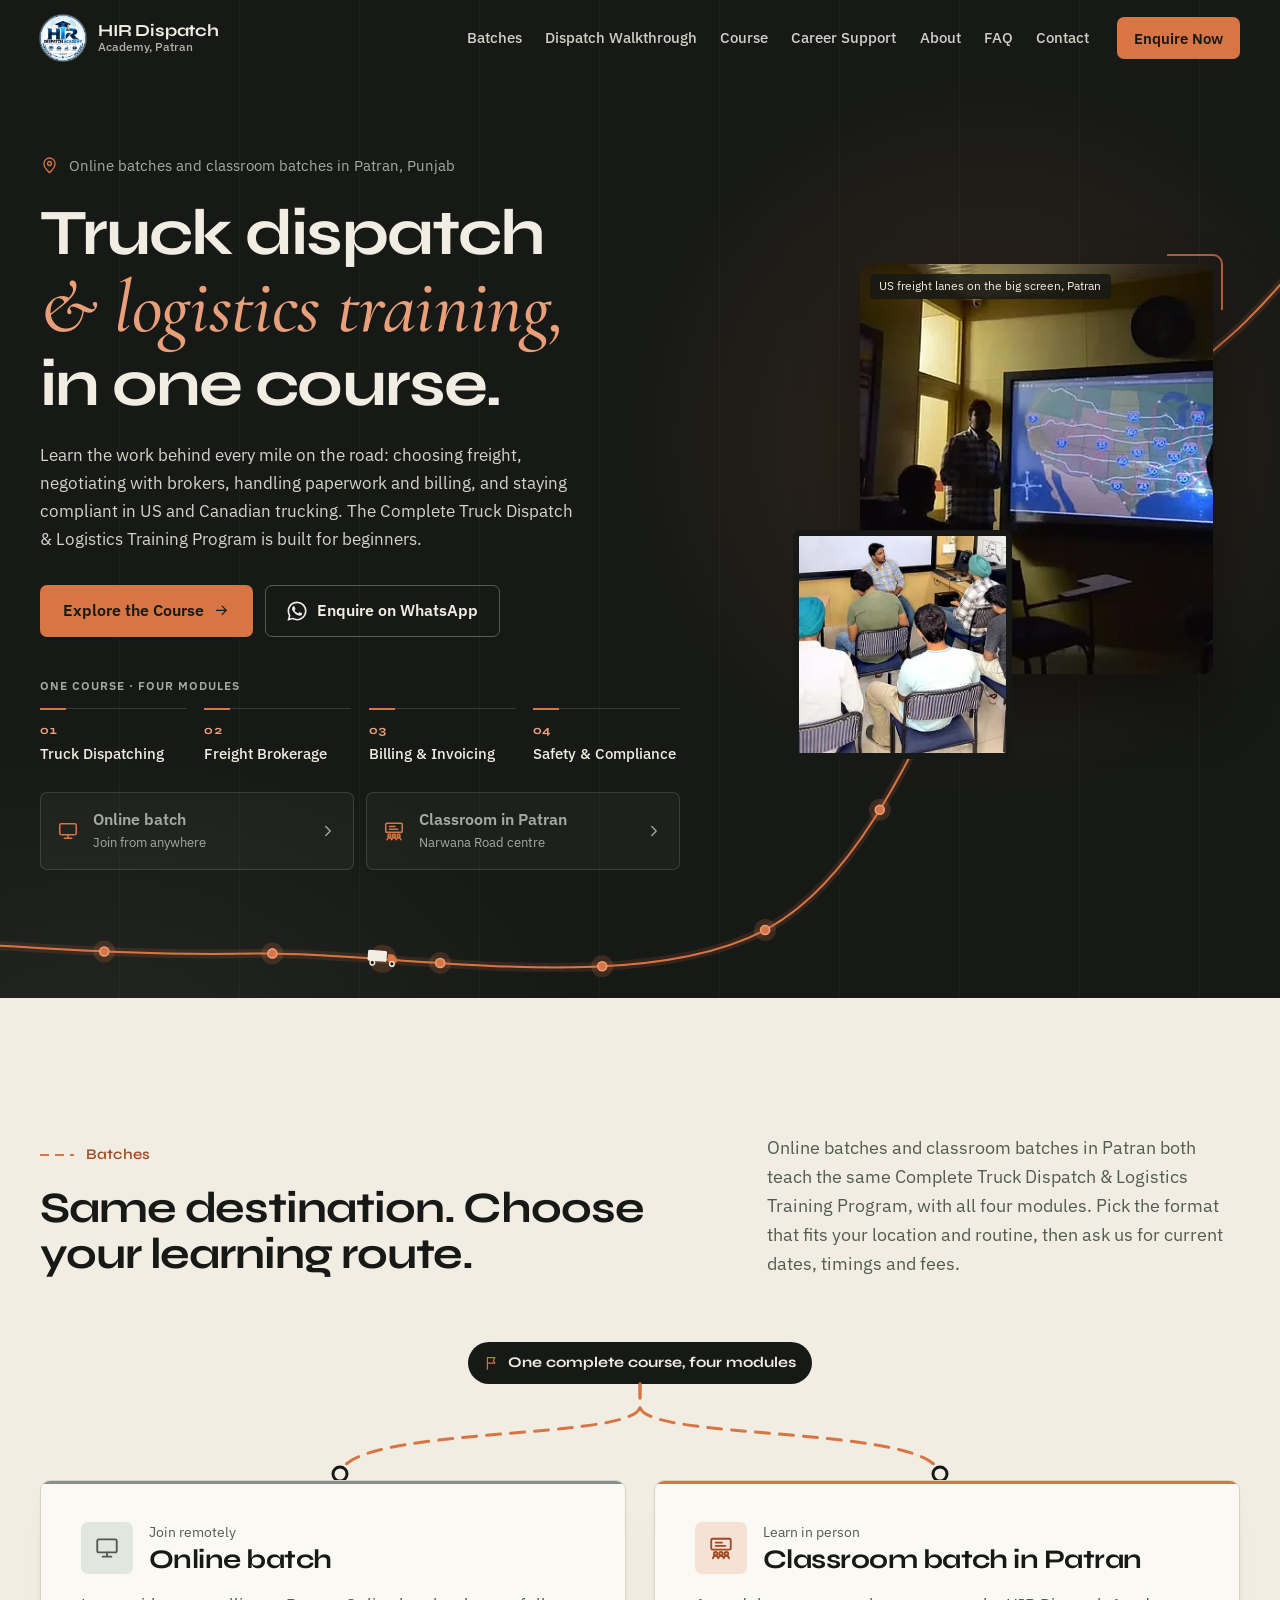
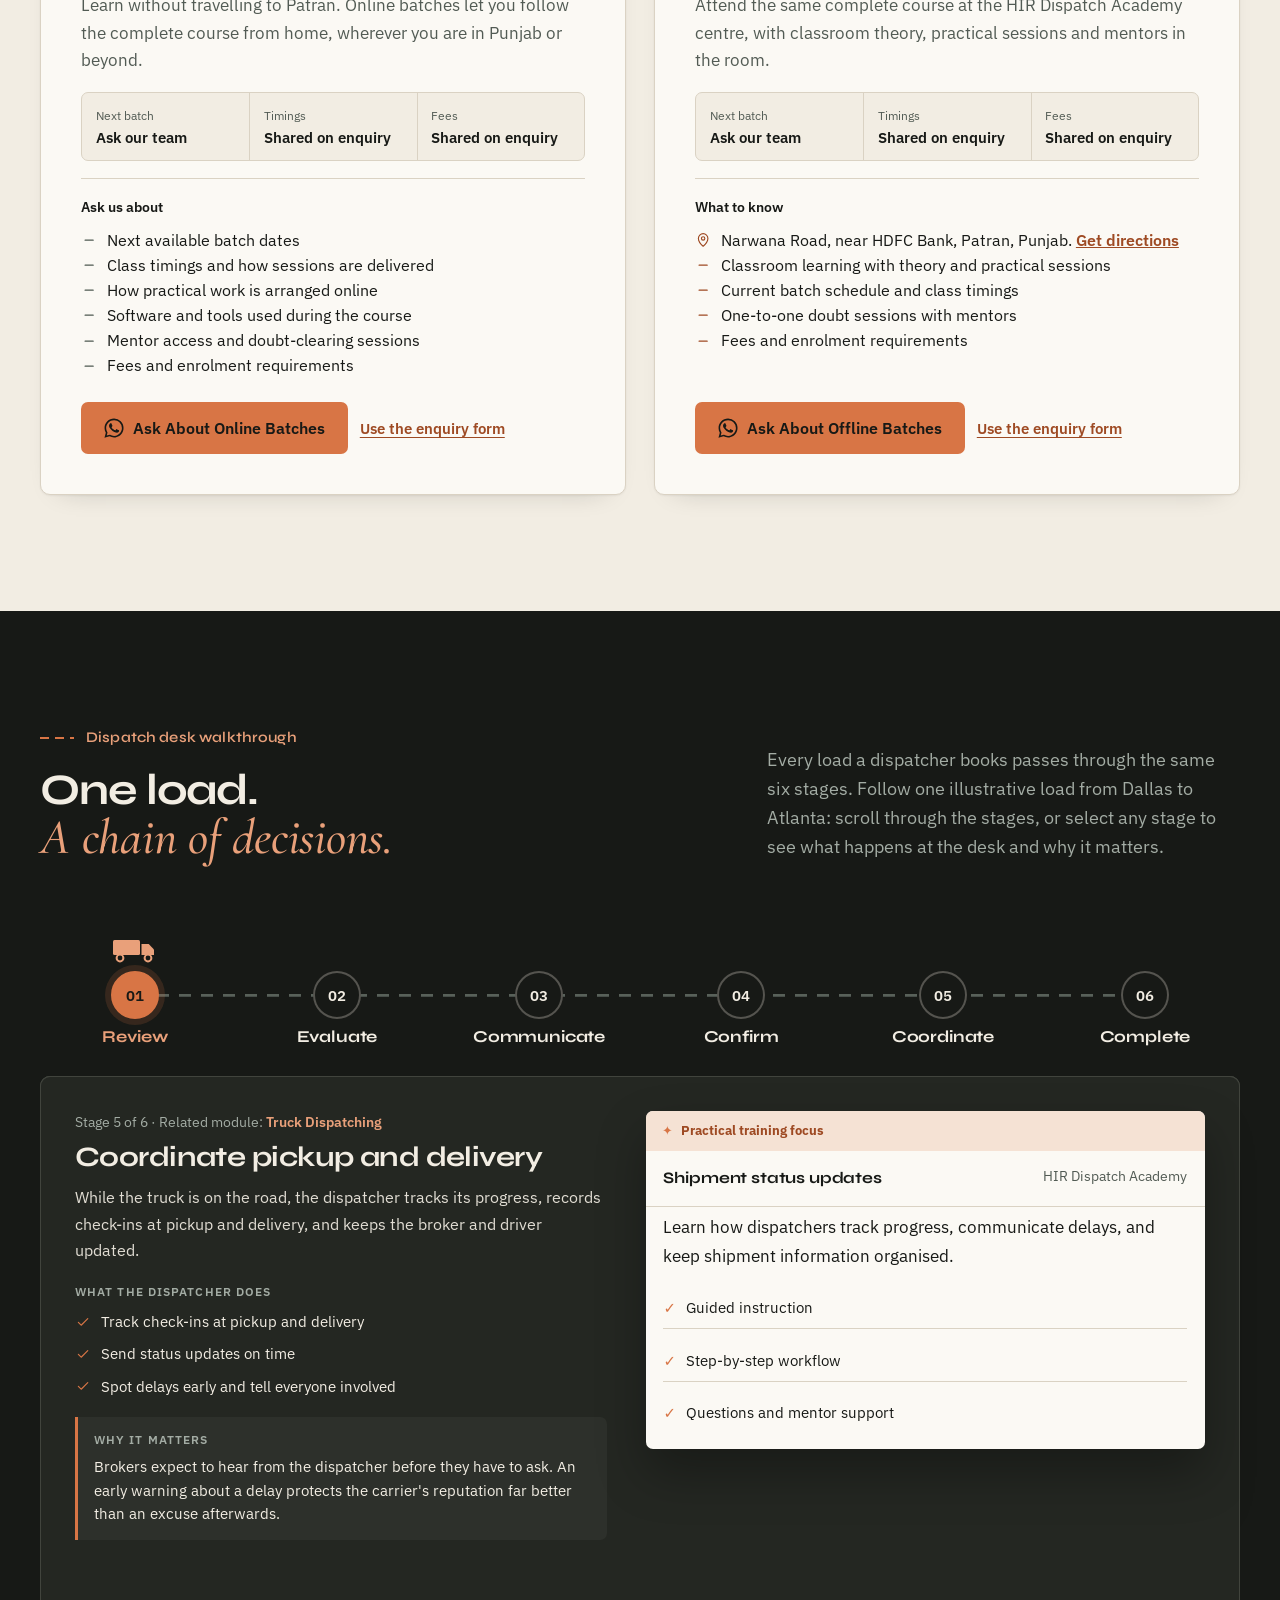
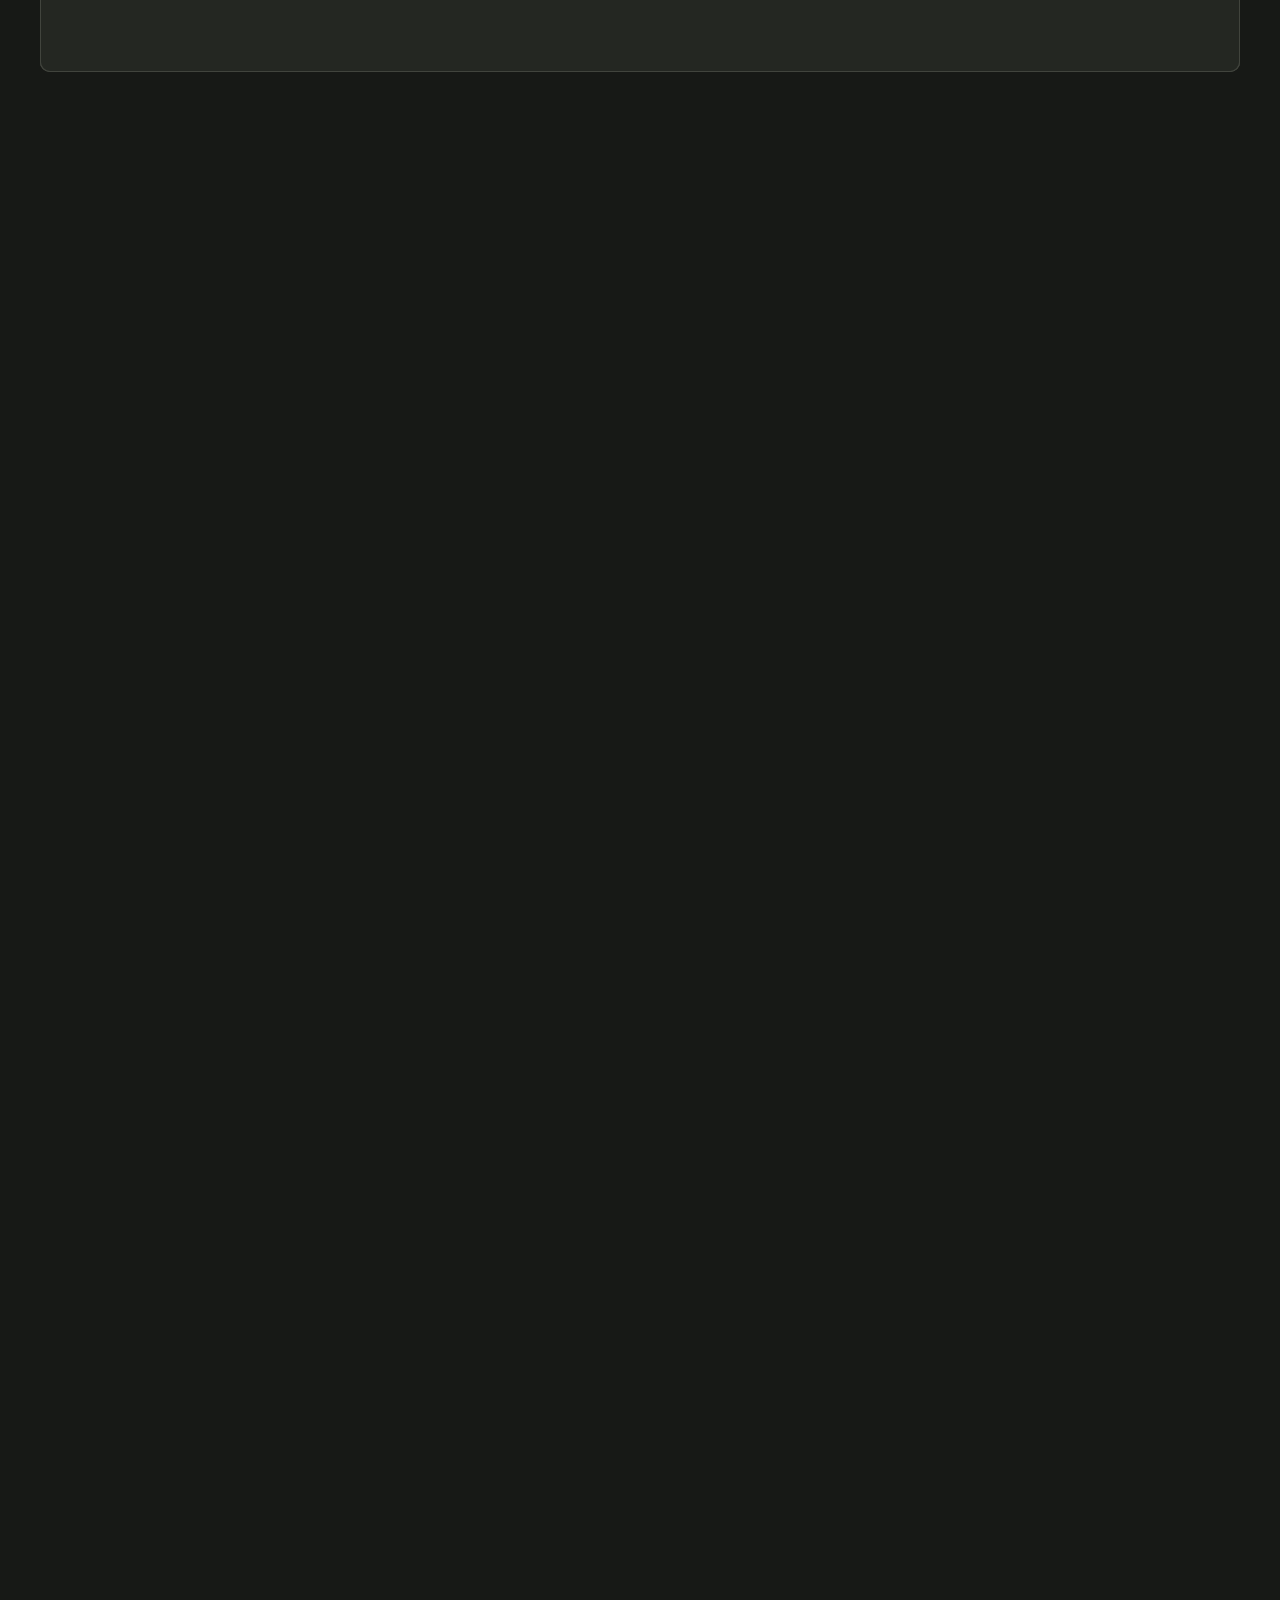
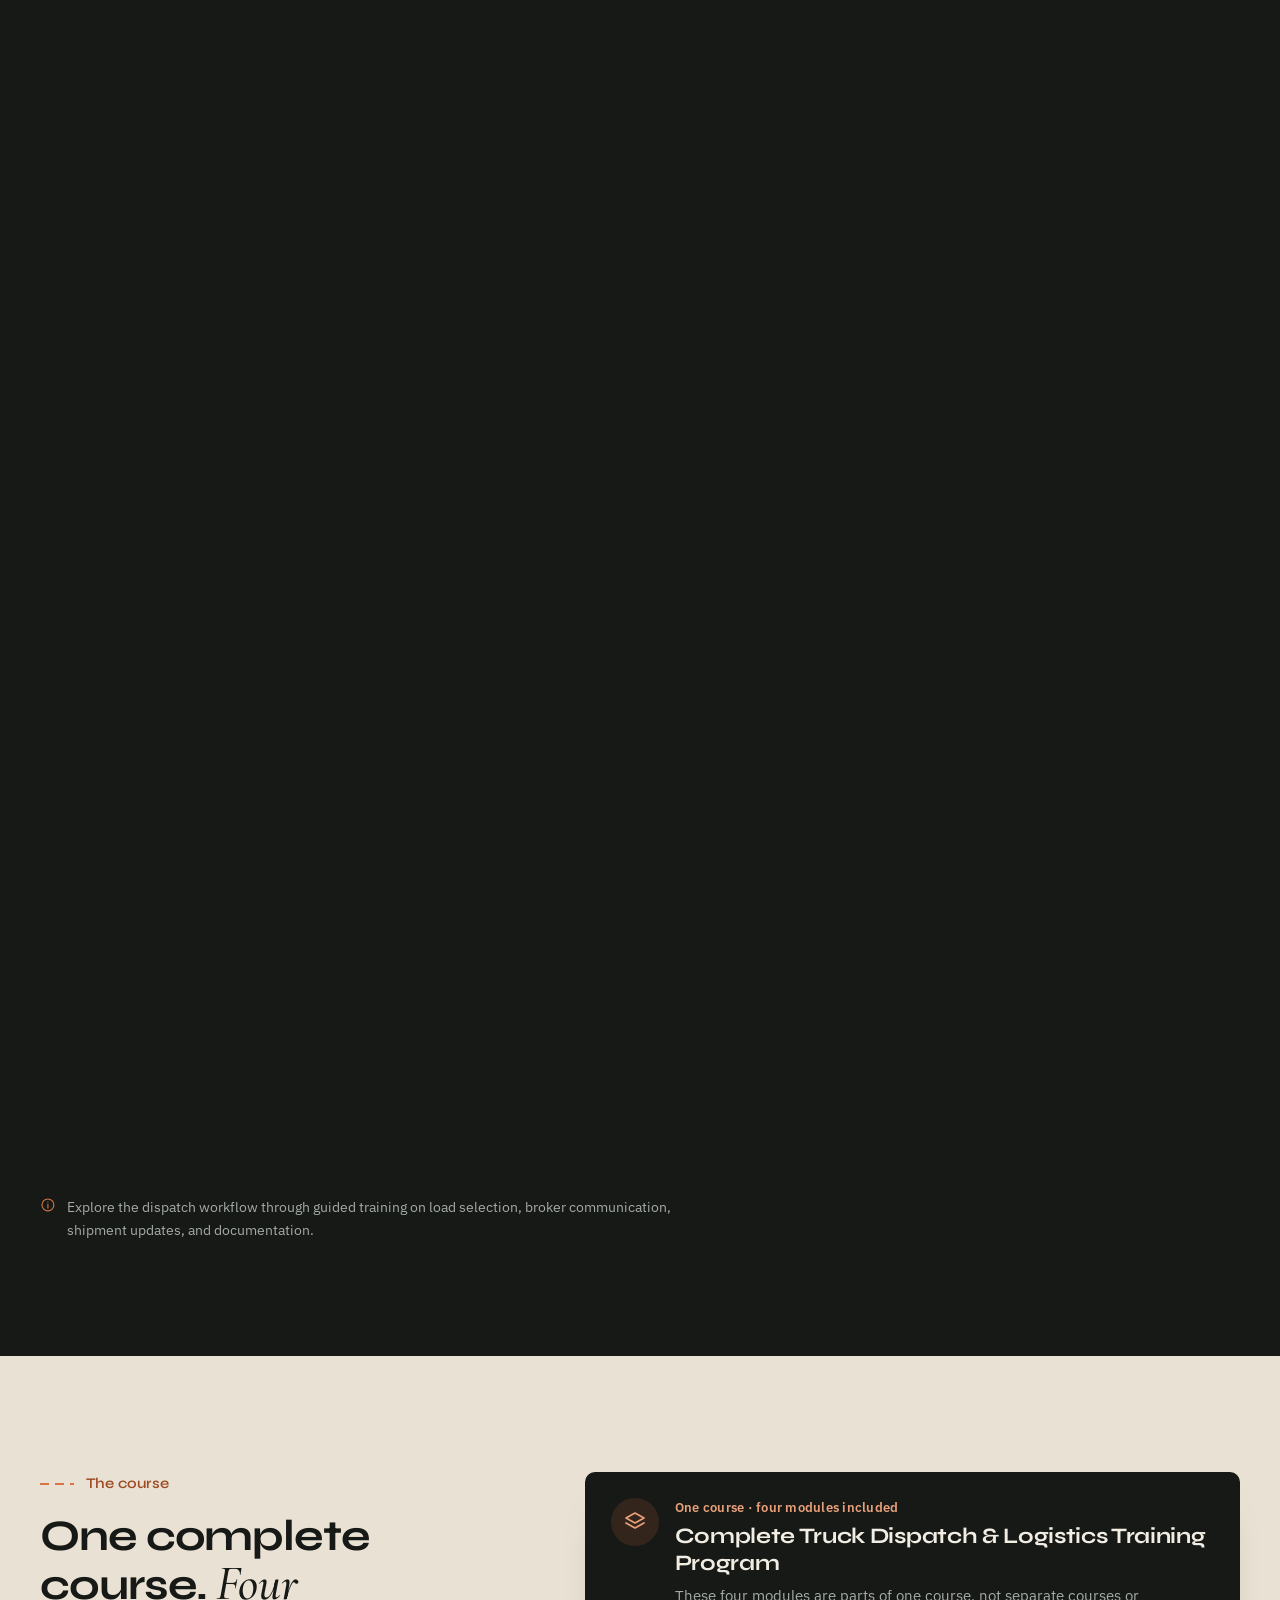
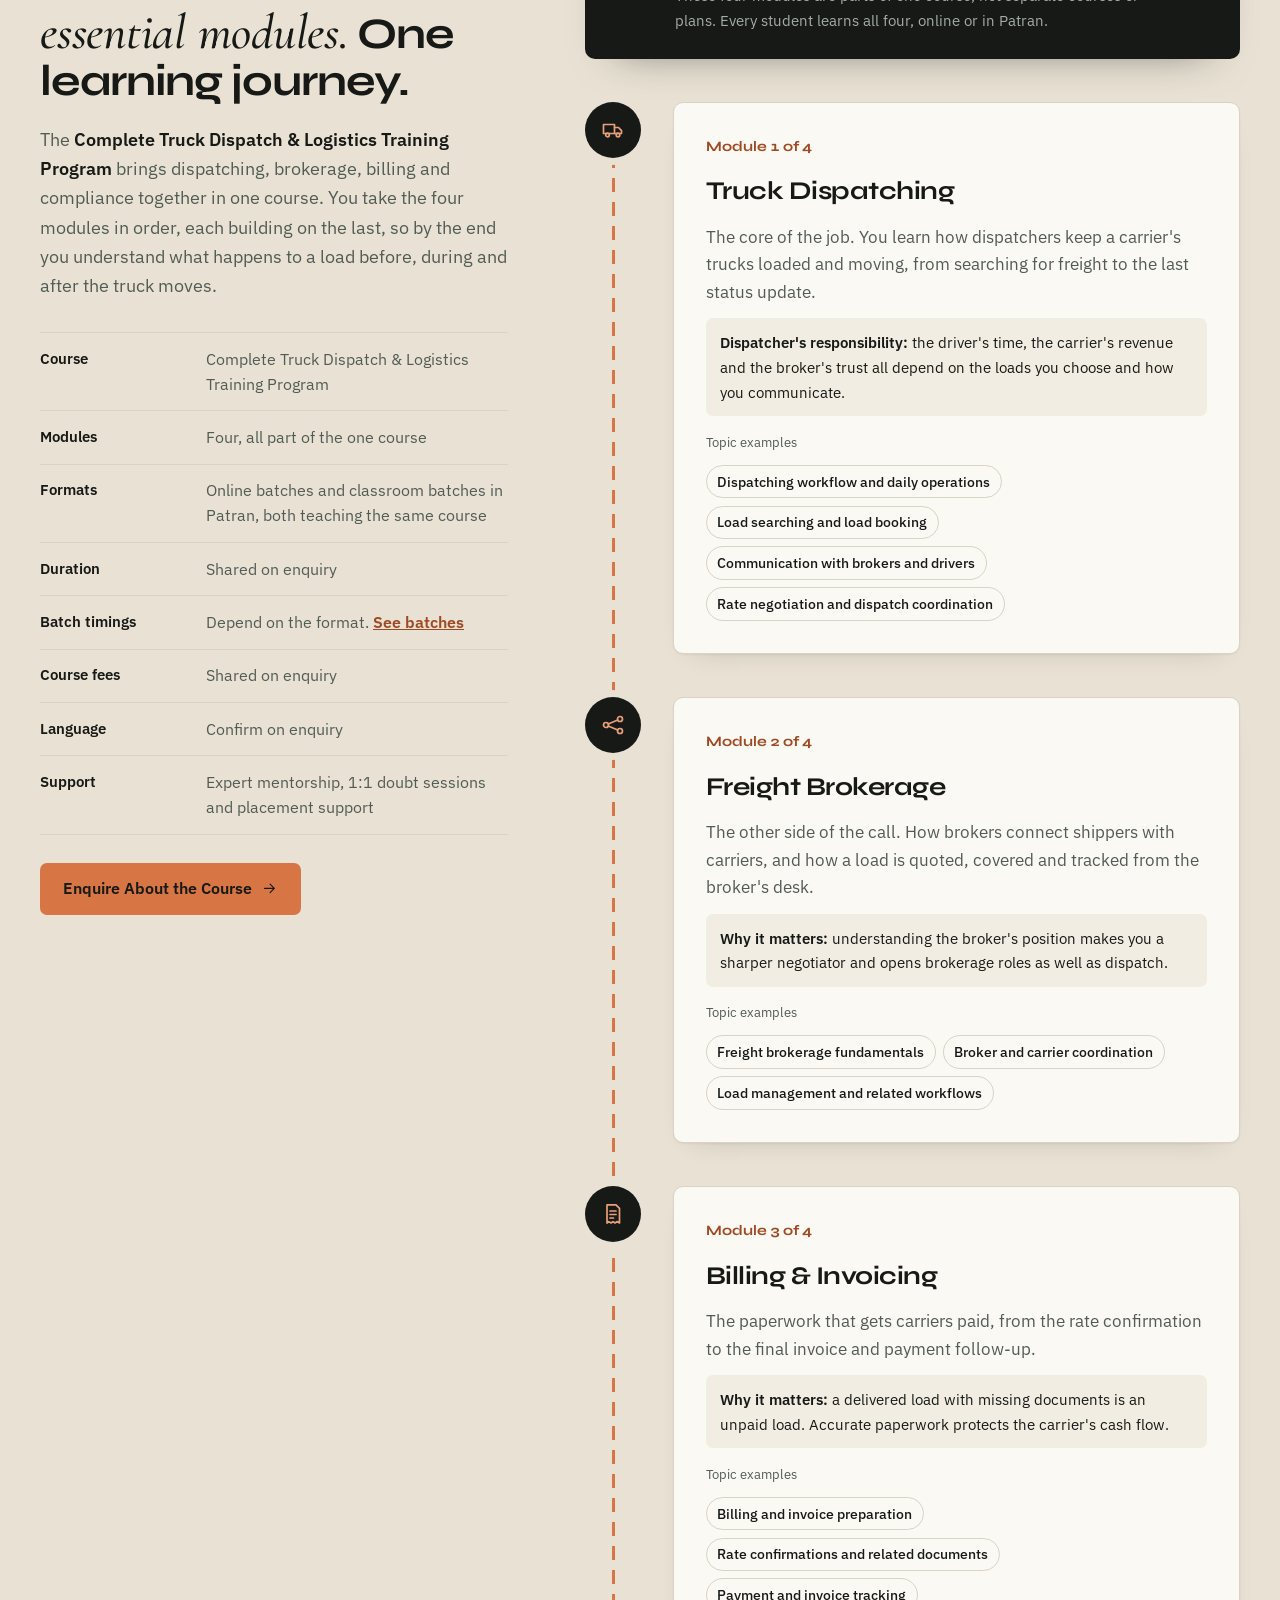
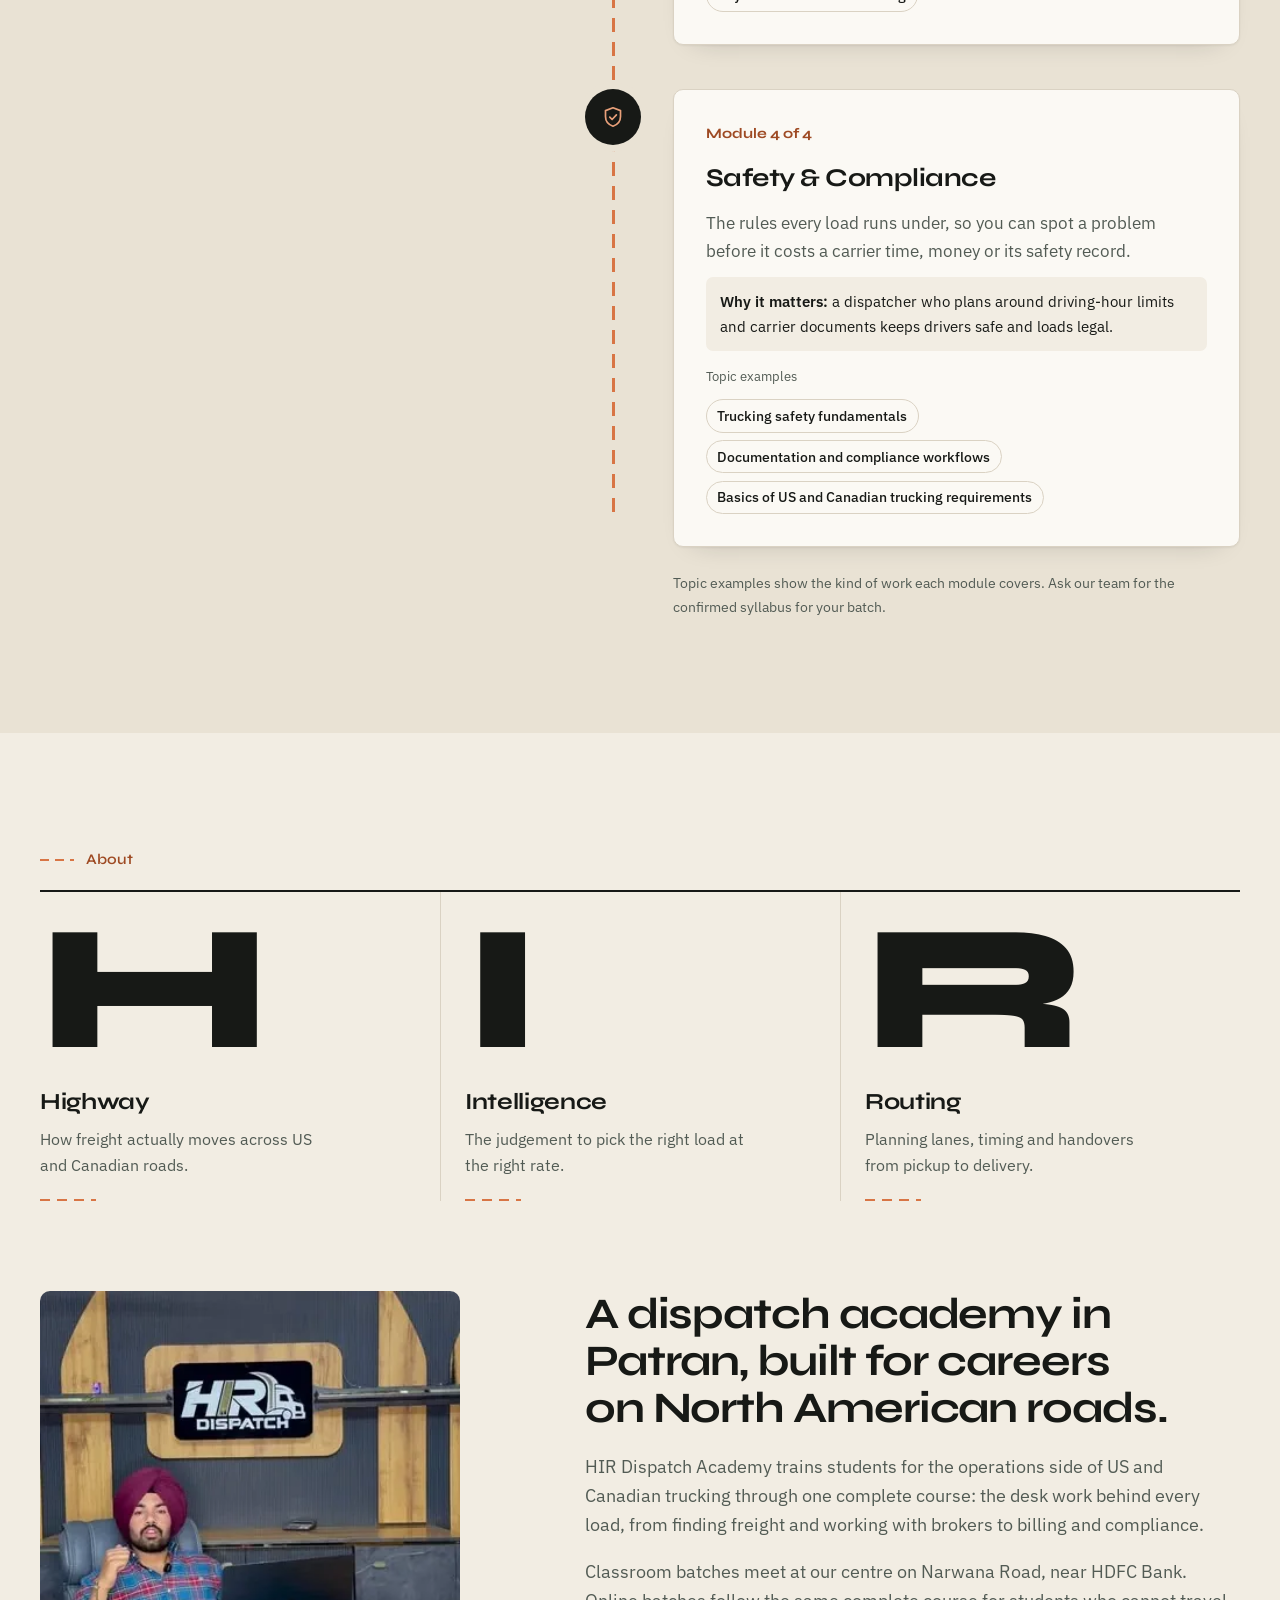
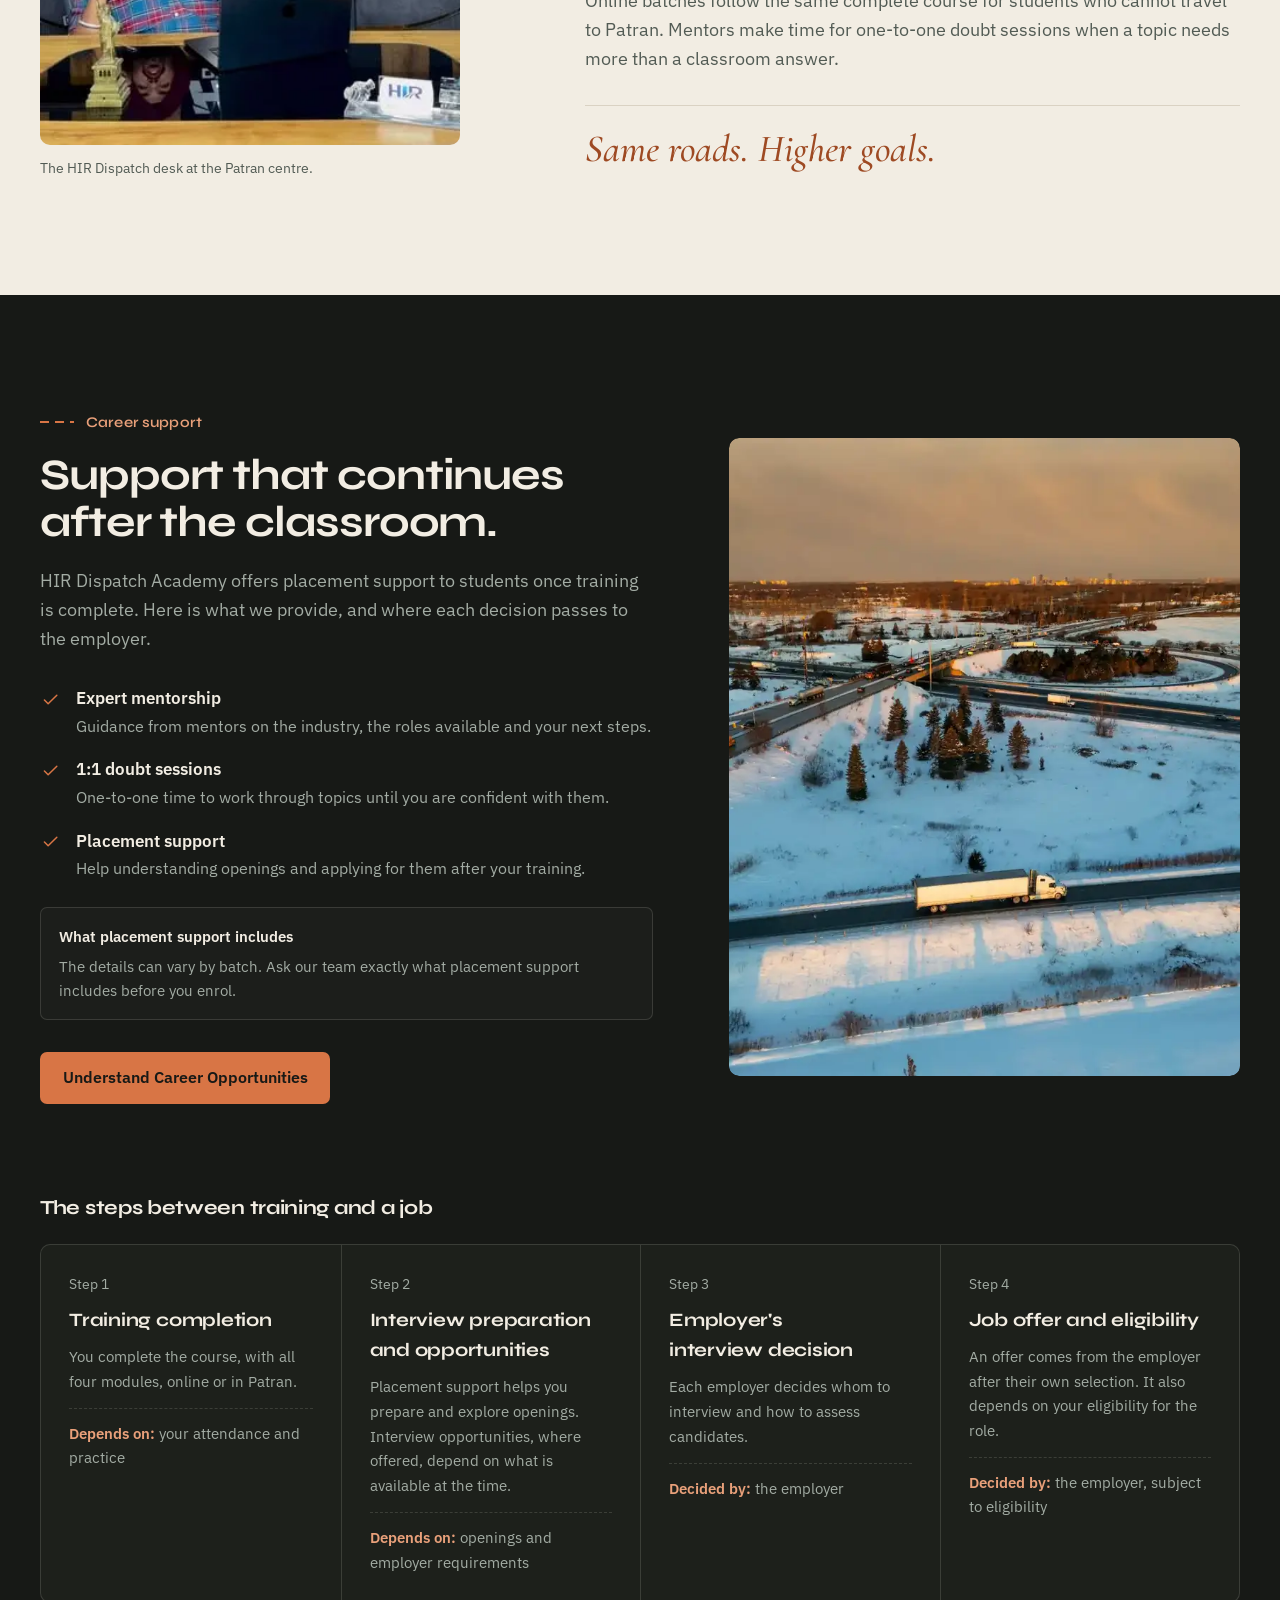
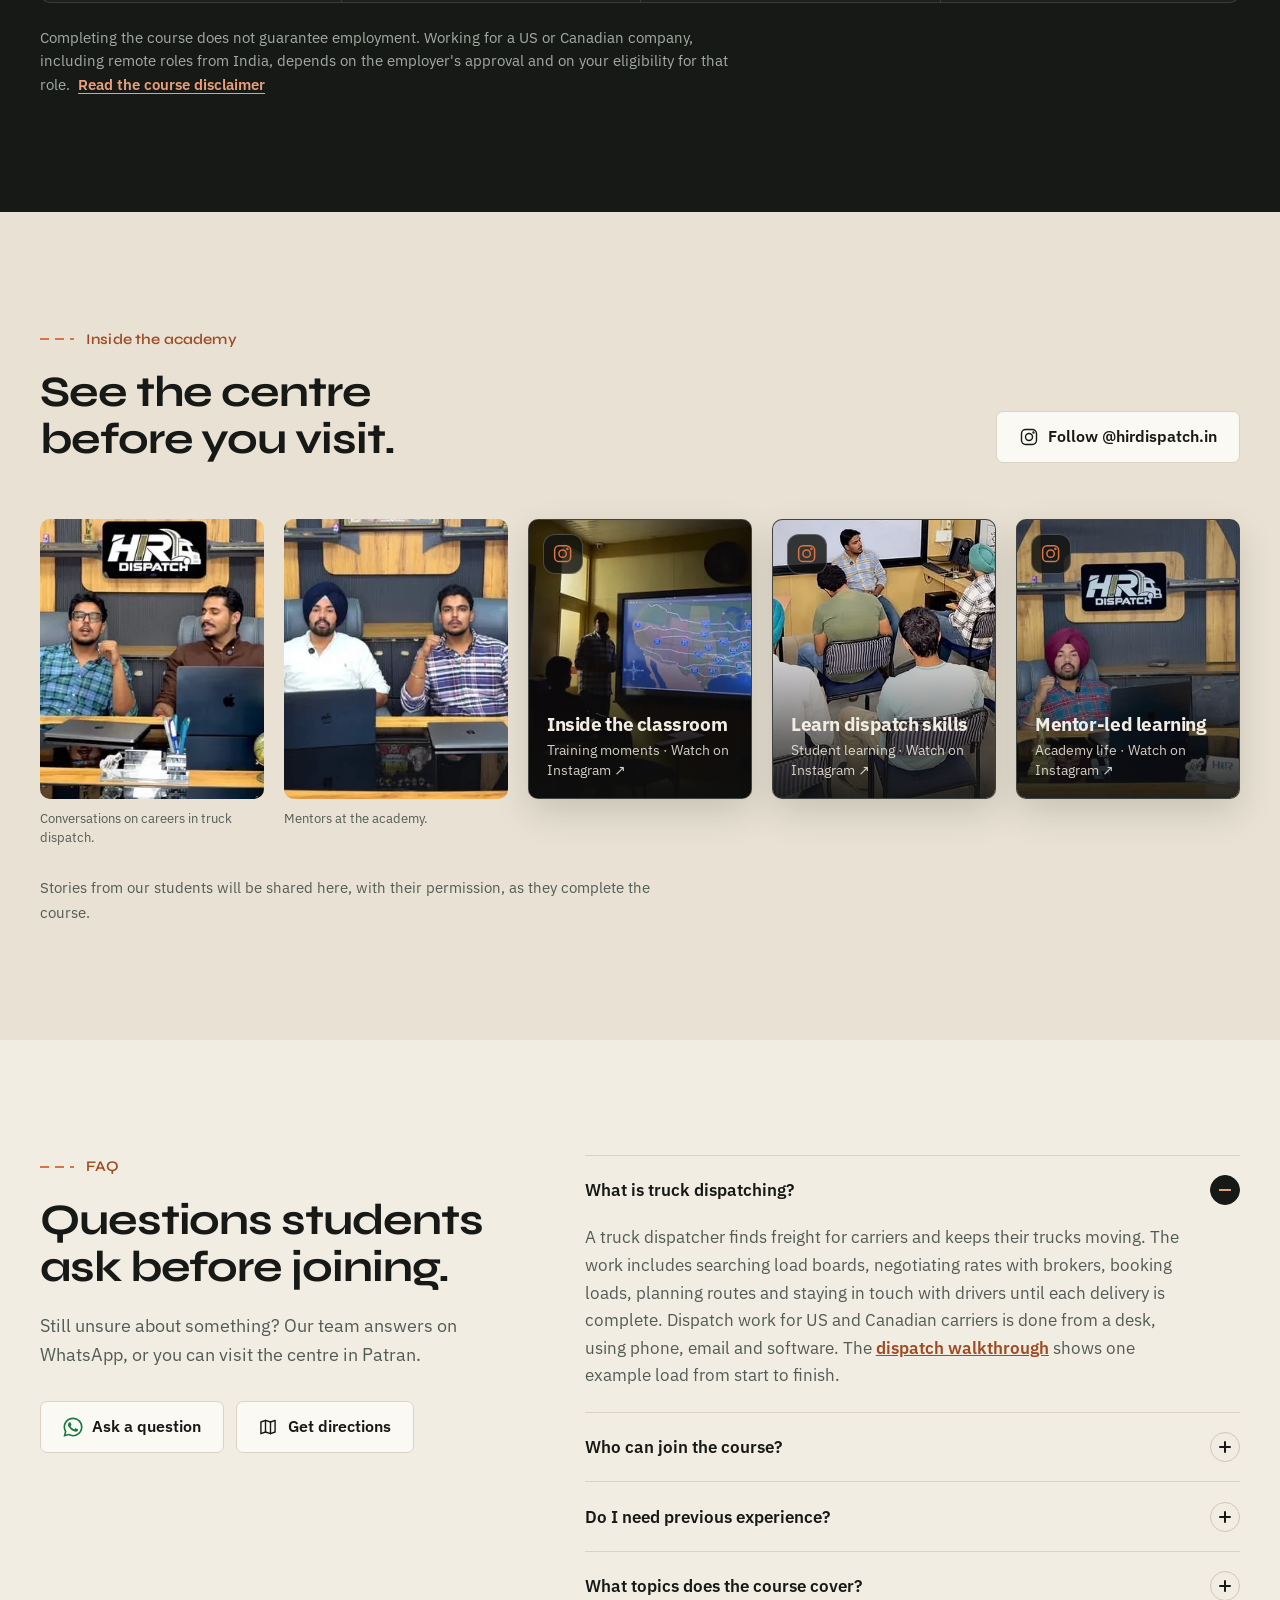
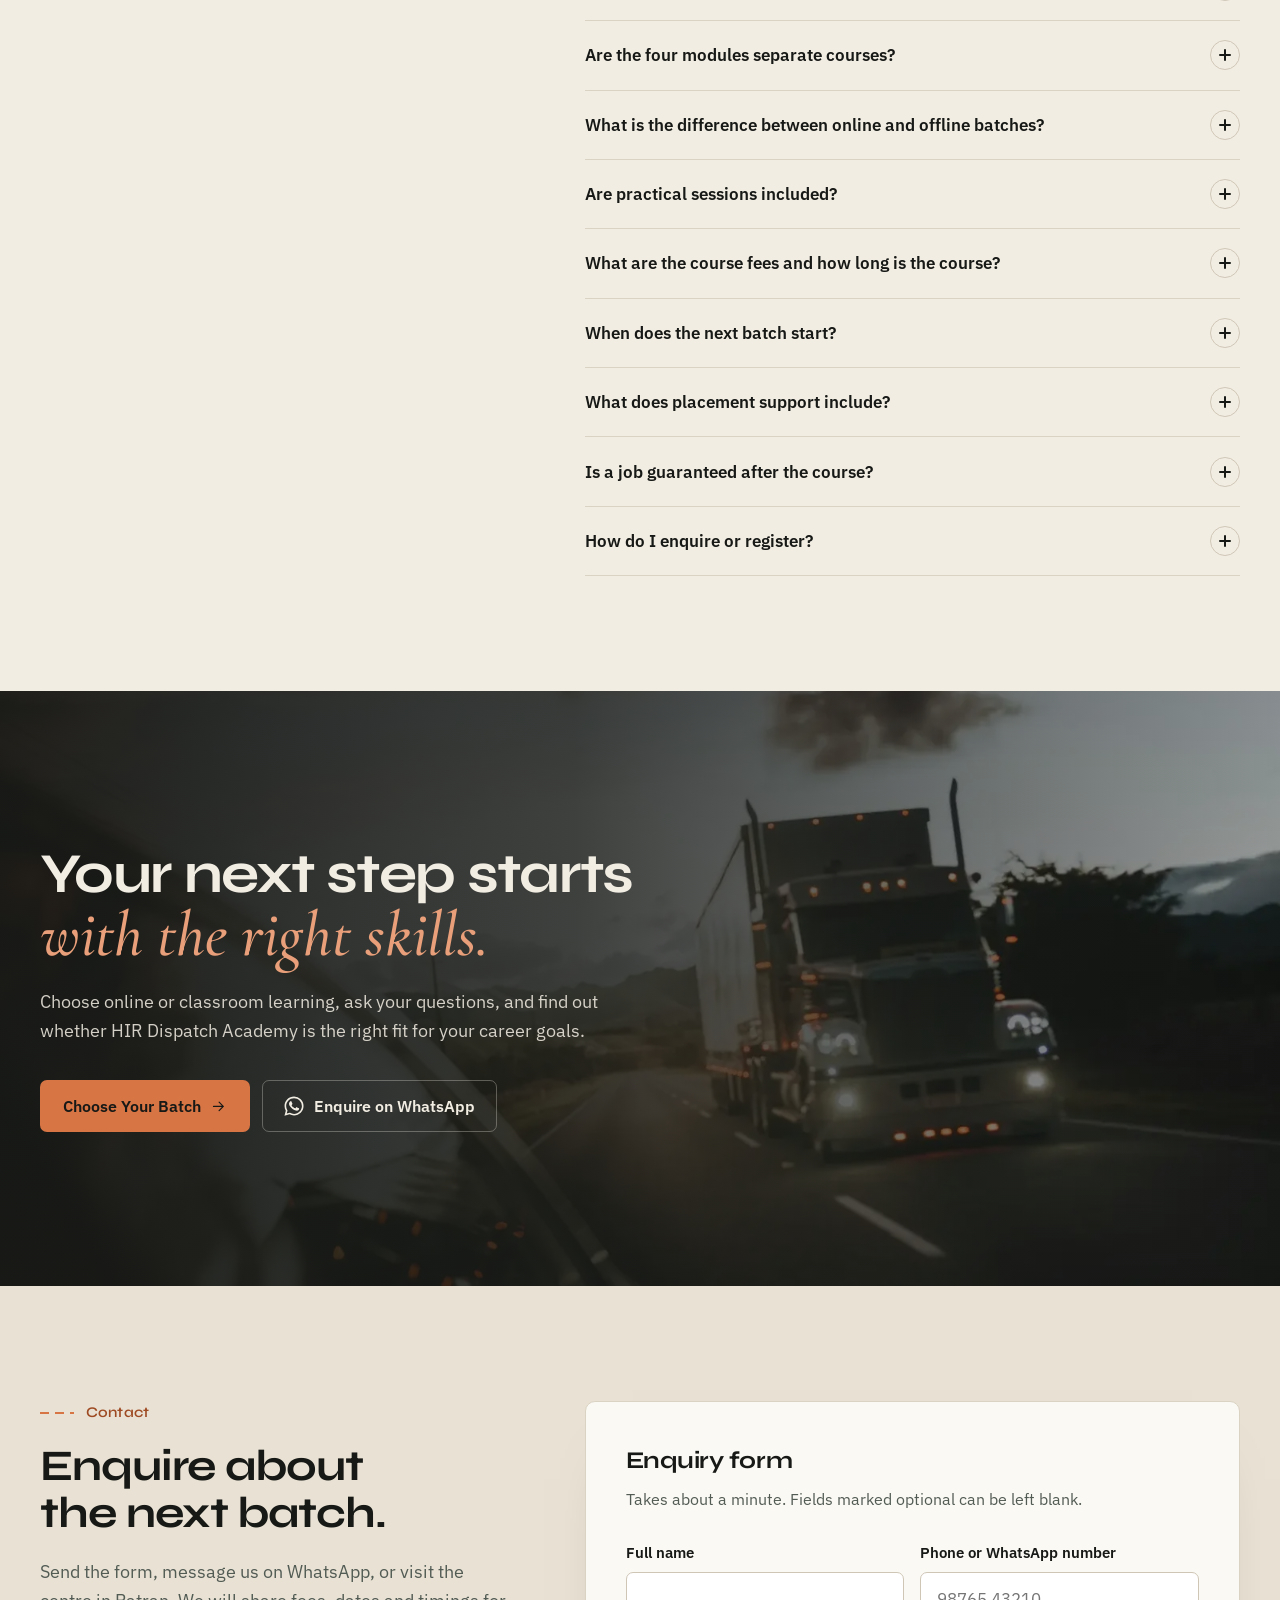
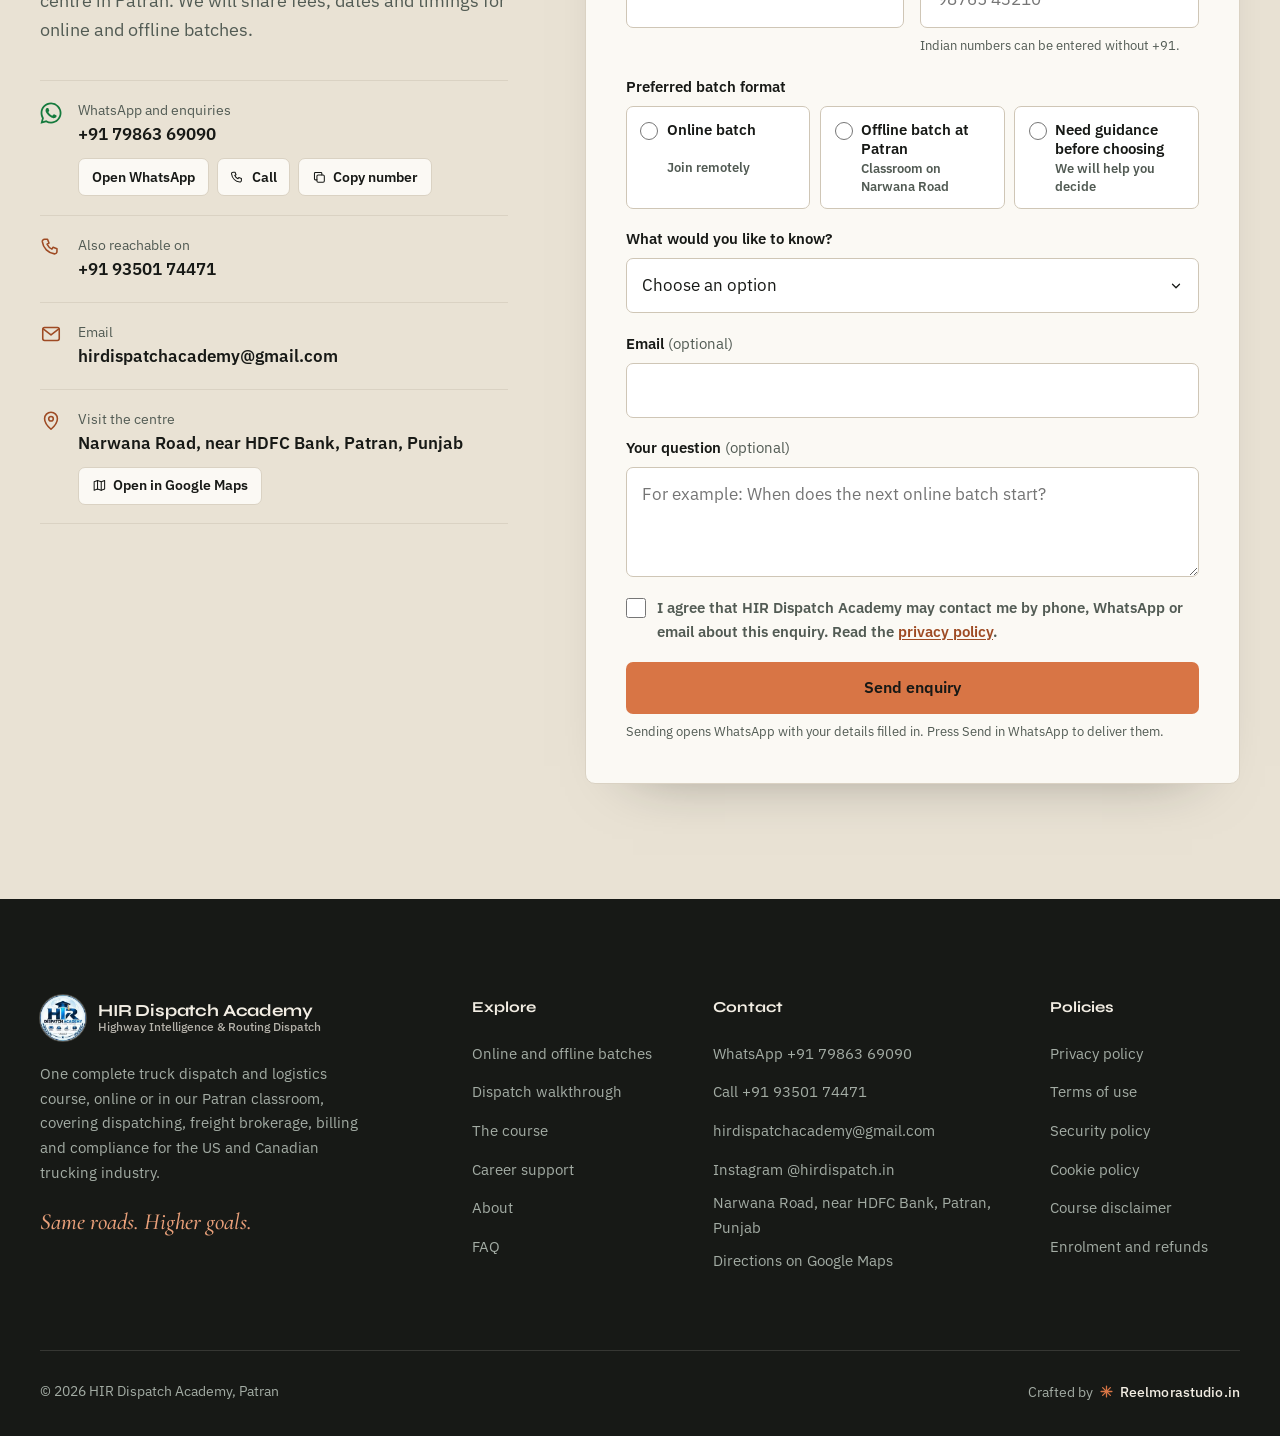
==== site/index.html @ 31deb1e7 "Add enrolment and refunds policy, security headers and Netlify config - New "Enrolment and refunds" " ====
<!doctype html>
<html lang="en-IN">
<head>
<meta charset="utf-8">
<meta name="viewport" content="width=device-width, initial-scale=1, viewport-fit=cover">
<script>/* Intro gate: a 1.6 s brand intro on direct visits and reloads. Skipped with reduced motion, Data Saver,
   Back/Forward returns and links straight to a section or policy (#...). Any tap, key or scroll dismisses it.
   Without JavaScript the intro never shows. */
(function(d){try{var n=performance.getEntriesByType&&performance.getEntriesByType("navigation")[0],c=navigator.connection;if(!matchMedia("(prefers-reduced-motion: reduce)").matches&&!(n&&n.type==="back_forward")&&!location.hash&&!(c&&c.saveData))d.classList.add("has-intro")}catch(e){}})(document.documentElement);</script>
<title>Truck Dispatch Course in Patran &amp; Online | HIR Dispatch Academy</title>
<meta name="description" content="One complete truck dispatch course: dispatching, freight brokerage, billing and compliance in four modules. Learn online or in our classroom in Patran, Punjab.">
<meta name="theme-color" content="#171916">
<link rel="icon" type="image/png" sizes="32x32" href="[data-uri]">
<meta name="robots" content="index, follow, max-image-preview:large">
<!-- At launch, once the production domain is confirmed, add here: link rel="canonical", og:url, og:image (+ og:image:alt)
     and twitter:image, all as absolute URLs on that domain. The exact tags are in the launch notes. -->
<meta property="og:type" content="website">
<meta property="og:site_name" content="HIR Dispatch Academy">
<meta property="og:title" content="HIR Dispatch Academy | Complete Truck Dispatch &amp; Logistics Training Program">
<meta property="og:description" content="One complete course, four essential modules: dispatching, freight brokerage, billing and compliance for US and Canadian trucking. Learn online or in our Patran classroom, with mentorship and placement support.">
<meta property="og:locale" content="en_IN">
<meta name="twitter:card" content="summary_large_image">
<meta name="twitter:title" content="HIR Dispatch Academy | Complete Truck Dispatch &amp; Logistics Training Program">
<meta name="twitter:description" content="One complete course with four modules: dispatching, brokerage, billing and compliance. Online batches and classroom batches in Patran, Punjab.">
<script type="application/ld+json">{"@context":"https://schema.org","@graph":[{"@type":"EducationalOrganization","@id":"#organization","name":"HIR Dispatch Academy","alternateName":"HIR Dispatch","description":"HIR Dispatch Academy offers one complete truck dispatch and logistics course from Patran, Punjab, taught online and in the classroom: four modules covering dispatching, freight brokerage, billing and compliance for US and Canadian trucking, with mentorship and placement support.","telephone":"+91-79863-69090","email":"hirdispatchacademy@gmail.com","address":{"@type":"PostalAddress","streetAddress":"Narwana Road, near HDFC Bank","addressLocality":"Patran","addressRegion":"Punjab","addressCountry":"IN"},"hasMap":"https://maps.app.goo.gl/zpZejjCcjgHcbTT46","sameAs":["https://www.instagram.com/hirdispatch.in/"]},{"@type":"Course","@id":"#course","name":"Complete Truck Dispatch & Logistics Training Program","description":"One complete course with four modules taught together: Truck Dispatching, Freight Brokerage, Billing & Invoicing, and Safety & Compliance, focused on US and Canadian trucking operations. The same course is offered as online batches and as classroom batches in Patran, Punjab.","teaches":["Truck Dispatching","Freight Brokerage","Billing & Invoicing","Safety & Compliance"],"provider":{"@id":"#organization"},"hasCourseInstance":[{"@type":"CourseInstance","courseMode":"Online"},{"@type":"CourseInstance","courseMode":"Onsite","location":{"@type":"Place","name":"HIR Dispatch Academy, Patran","address":{"@type":"PostalAddress","streetAddress":"Narwana Road, near HDFC Bank","addressLocality":"Patran","addressRegion":"Punjab","addressCountry":"IN"}}}]}]}</script>
<style>/* Layout: a lane sheet. The page reads like one freight lane: a dark highway hero, two learning
   routes that merge into one program, a six-stop dispatch walkthrough, then quiet left-aligned
   sections on a 12-col grid. The copper dashed centre line appears only where content is a route.
   Palette: graphite #171916, charcoal #242722, copper #D87545, ivory #F2EDE3, sage #849087. */
@font-face{font-family:"Syne";font-style:normal;font-weight:400 800;font-display:swap;src:url([data-uri]) format("woff2")}
@font-face{font-family:"IBM Plex Sans";font-style:normal;font-weight:100 700;font-display:swap;src:url([data-uri]) format("woff2")}
@font-face{font-family:"Cormorant Garamond";font-style:italic;font-weight:300 700;font-display:swap;src:url([data-uri]) format("woff2")}
/* Metric-matched fallbacks keep line lengths steady while the inlined fonts decode */
@font-face{font-family:"Syne Fallback";src:local("Arial");size-adjust:112%;ascent-override:83%;descent-override:24%}
@font-face{font-family:"Plex Fallback";src:local("Arial");size-adjust:101%;ascent-override:101%;descent-override:27%}

:root{
  /* Industrial-luxury palette: graphite for cinematic sections, ivory for reading,
     copper for actions and moving details, sage for secondary information. */
  --ink:#171916;          /* graphite black */
  --charcoal:#242722;     /* deep charcoal: raised surfaces on graphite */
  --copper:#D87545;       /* burnt copper: actions, route, animated detail */
  --copper-hi:#E58A5E;    /* copper hover */
  --copper-soft:#E9A07A;  /* copper used for type on graphite */
  --copper-ink:#9E4A23;   /* copper that passes contrast on ivory */
  --copper-wash:#F5E2D4;
  --ivory:#F2EDE3;        /* warm ivory: editorial sections */
  --ivory-2:#E9E2D4;      /* deeper ivory for alternating light sections */
  --card:#FBF9F4;
  --sage:#849087;         /* muted sage: secondary detail on graphite */
  --sage-ink:#4E5A52;     /* sage that passes contrast on ivory */
  --sage-wash:#E1E6DF;
  --text:#171916;
  --muted:#525B54;
  --line:#DAD2C3;
  --field:#CFC6B6;
  --on-dark:#F2EDE3;
  --on-dark-muted:#A3ACA4;
  --line-dark:rgba(242,237,227,.14);
  --ok:#2E6B47;
  --err:#A3341F;
  --wa:#157A3D;

  --display:"Syne","Syne Fallback","Segoe UI",system-ui,sans-serif;              /* headings, brand */
  --body:"IBM Plex Sans","Plex Fallback",system-ui,-apple-system,"Segoe UI",sans-serif; /* text and UI */
  --serif:"Cormorant Garamond",Georgia,"Times New Roman",serif;                     /* sparing italic emphasis */

  --step-0:1.0625rem; --step-1:1.25rem;
  --step-3:clamp(1.95rem,3.4vw,2.95rem); --step-4:clamp(2.45rem,5vw,4.4rem);

  --wrap:1200px; --gutter:clamp(16px,4vw,40px); --sec:clamp(72px,9vw,128px);
  --r:10px; --r-sm:7px; --head:76px; --mbar-h:66px;
  --ease:cubic-bezier(.2,.7,.2,1);
  --ease-out:cubic-bezier(.16,1,.3,1);
  /* Elevation: one warm, low-contrast shadow scale used by every card */
  --shadow-1:0 1px 2px rgba(23,25,22,.05),0 12px 28px -22px rgba(23,25,22,.32);
  --shadow-2:0 2px 6px rgba(23,25,22,.06),0 30px 60px -36px rgba(23,25,22,.55);
  color-scheme:light;
}

*,*::before,*::after{box-sizing:border-box}
html{-webkit-text-size-adjust:100%}
/* In-page links glide (JS adds .smooth-nav for the click); Back/Forward, find-in-page and shared links jump straight there */
@media (prefers-reduced-motion: no-preference){html.smooth-nav{scroll-behavior:smooth}}
body{margin:0;background:var(--ivory);color:var(--text);font-family:var(--body);font-size:var(--step-0);line-height:1.62;-webkit-font-smoothing:antialiased;text-rendering:optimizeLegibility;overflow-x:hidden}
img{max-width:100%;height:auto;display:block}
a{color:inherit}
p{margin:0}
h1,h2,h3,h4{font-family:var(--display);margin:0;text-wrap:balance;color:inherit}
ul,ol,dl,dd,figure{margin:0;padding:0}
ul,ol{list-style:none}
fieldset{margin:0;padding:0;border:0;min-width:0}
button,input,select,textarea{font:inherit;color:inherit}
::selection{background:var(--copper);color:var(--ink)}
a,button,input,select,textarea{-webkit-tap-highlight-color:transparent}
:focus-visible{outline:3px solid var(--copper-ink);outline-offset:3px;border-radius:4px}
/* The enquiry form keeps its original button states (:where adds no specificity) */
.btn:not(:where(#apply *)):focus-visible{outline-offset:4px;box-shadow:0 0 0 7px rgba(216,117,69,.18)}
.on-dark :focus-visible,.hero :focus-visible,.site-header:not(.solid) :focus-visible,.mnav :focus-visible,.final :focus-visible{outline-color:var(--copper)}
[hidden]{display:none!important}
.sr-only{position:absolute!important;width:1px;height:1px;padding:0;margin:-1px;overflow:hidden;clip:rect(0,0,0,0);white-space:nowrap;border:0}
.skip{position:absolute;left:16px;top:auto;bottom:100%;z-index:100;background:var(--copper);color:var(--ink);padding:.7rem 1rem;border-radius:var(--r-sm);text-decoration:none;font-weight:600}
.skip:focus{top:calc(12px + env(safe-area-inset-top,0px));bottom:auto}
.icon{width:1.25em;height:1.25em;flex:none;fill:none;stroke:currentColor;stroke-width:1.7;stroke-linecap:round;stroke-linejoin:round}
.icon--fill{fill:currentColor;stroke:none}

.wrap{width:100%;max-width:calc(var(--wrap) + var(--gutter)*2);margin-inline:auto;padding-left:max(var(--gutter),env(safe-area-inset-left,0px));padding-right:max(var(--gutter),env(safe-area-inset-right,0px))}
section,.route-card{scroll-margin-top:calc(var(--head) + 16px)}
.sec{padding-block:var(--sec)}
.sec--paper{background:var(--ivory-2)}
.on-dark{background:var(--ink);color:var(--on-dark)}

/* Section marker: a short dashed lane line + section name that mirrors the nav */
.marker{display:flex;align-items:center;gap:.75rem;font-family:var(--display);font-weight:600;font-size:.92rem;letter-spacing:.01em;color:var(--copper-ink);margin-bottom:1.1rem}
.marker::before{content:"";width:34px;height:2px;flex:none;background:repeating-linear-gradient(90deg,var(--copper) 0 9px,transparent 9px 15px)}
.on-dark .marker{color:var(--copper-soft)}
.h2{font-size:var(--step-3);font-weight:700;line-height:1.08;letter-spacing:-.025em;max-width:20ch}
.serif{font-family:var(--serif);font-style:italic;font-weight:500;letter-spacing:-.005em;font-size:1.14em;line-height:.95}
.lead{font-size:1.125rem;color:var(--muted);max-width:60ch;margin-top:1.25rem}
.on-dark .lead{color:var(--on-dark-muted)}
.prose{display:grid;gap:1.1rem;color:var(--muted);max-width:62ch}
.textlink{color:var(--copper-ink);font-weight:600;text-decoration:underline;text-underline-offset:3px;text-decoration-thickness:1px;background:none;border:0;padding:0;cursor:pointer;font-size:.95rem}
.textlink:hover{text-decoration-thickness:2px}
.route-card .textlink{display:inline-flex;align-items:center;min-height:44px}

/* Buttons: copper is reserved for the main action on every surface */
.btn{position:relative;isolation:isolate;overflow:hidden;display:inline-flex;align-items:center;justify-content:center;gap:.6rem;min-height:52px;padding:.85rem 1.35rem;border-radius:var(--r-sm);border:1px solid transparent;font-family:var(--body);font-weight:600;font-size:1rem;line-height:1.2;text-decoration:none;cursor:pointer;transition:background-color .25s,border-color .25s,color .25s,box-shadow .3s,transform .25s var(--ease)}
.btn:active{transform:translateY(1px)}
.btn:not(:where(#apply *)):active{transform:translateY(1px) scale(.985)}
.btn__arrow{width:1.05em;height:1.05em;transition:transform .35s var(--ease)}
.btn:focus-visible .btn__arrow{transform:translateX(4px)}
.btn--primary{background:var(--copper);color:var(--ink)}
.btn--primary::after{content:"";position:absolute;inset:0;z-index:-1;background:linear-gradient(105deg,transparent 32%,rgba(255,241,228,.42) 50%,transparent 68%);transform:translateX(-120%);transition:transform .75s var(--ease)}
.btn--primary:hover{background:var(--copper-hi);box-shadow:0 12px 30px -14px rgba(216,117,69,.75)}
.btn--line{background:var(--card);color:var(--text);border-color:var(--line)}
.btn--line:hover{border-color:var(--ink);background:#fff}
.btn--dark-line{background:transparent;color:var(--on-dark);border-color:rgba(242,237,227,.3)}
.btn--dark-line:hover{background:rgba(216,117,69,.08);border-color:var(--copper)}
.btn--wa{background:var(--wa);color:#fff}
.btn--wa:hover{background:#126a35}
.btn--sm{min-height:42px;padding:.55rem 1rem;font-size:.95rem}
.btn--block{width:100%}
.btn-row{display:flex;flex-wrap:wrap;gap:.75rem;align-items:center}

/* Editable placeholder slots: hidden on the live site until real content is added in CONFIG.
   Open the page with #placeholders in the URL to preview them. */
.ph{border:1.5px dashed var(--sage);border-radius:var(--r);padding:1.1rem 1.2rem;color:var(--muted);font-size:.92rem;background:repeating-linear-gradient(135deg,transparent 0 12px,rgba(132,144,135,.08) 12px 24px)}
.ph b{display:block;color:var(--text);font-family:var(--display);font-size:1rem;margin-bottom:.2rem}
.on-dark .ph{border-color:rgba(242,237,227,.35);color:var(--on-dark-muted)}
.on-dark .ph b{color:var(--on-dark)}
.ph-tag{display:inline-block;font-size:.75rem;font-weight:700;color:var(--copper-ink);background:var(--copper-wash);padding:.1rem .5rem;border-radius:4px;margin-bottom:.5rem}

/* ============ Header ============ */
.site-header{position:fixed;inset:0 0 auto 0;z-index:60;padding-top:env(safe-area-inset-top,0px);color:var(--on-dark);transition:background-color .35s,box-shadow .35s,color .35s}
.site-header.solid{background:rgba(242,237,227,.97);color:var(--text);box-shadow:0 1px 0 var(--line)}
@supports (backdrop-filter:blur(8px)){.site-header.solid{background:rgba(242,237,227,.93);backdrop-filter:saturate(1.3) blur(14px)}}
.site-header .wrap{height:var(--head);display:flex;align-items:center;gap:1.75rem}
/* Scroll lane: a 2px copper progress line under the solid header, driven by CSS scroll timelines (no JavaScript).
   Browsers without scroll timelines, and reduced-motion users, simply do not see it. */
.scroll-lane{position:absolute;left:0;right:0;bottom:-1px;height:2px;pointer-events:none;opacity:0;transition:opacity .4s}
.scroll-lane::before{content:"";position:absolute;inset:0;background:linear-gradient(90deg,var(--copper),var(--copper-hi));transform-origin:left center;transform:scaleX(0)}
@supports (animation-timeline: scroll()){
  @media (prefers-reduced-motion:no-preference){
    .site-header.solid .scroll-lane{opacity:1}
    .scroll-lane::before{animation:laneProgress linear both;animation-timeline:scroll(root block)}
  }
}
body.menu-open .scroll-lane{opacity:0}
@keyframes laneProgress{to{transform:scaleX(1)}}
.brand{display:flex;align-items:center;gap:.75rem;text-decoration:none;margin-right:auto;min-width:0}
.brand img{width:46px;height:46px;border-radius:50%;background:#fff;box-shadow:0 0 0 1px rgba(242,237,227,.25);transition:transform .6s var(--ease)}
.brand__name{display:grid;line-height:1.1}
.brand__name b{font-family:var(--display);font-weight:700;font-size:1.06rem;letter-spacing:-.01em}
.brand__name span{font-size:.78rem;opacity:.72;font-weight:500}
.nav{display:flex;align-items:center;gap:1.45rem}
.nav a{position:relative;text-decoration:none;font-size:.94rem;font-weight:500;padding-block:.4rem;opacity:.86;white-space:nowrap;transition:opacity .2s}
.nav a::after{content:"";position:absolute;left:0;right:0;bottom:-2px;height:2px;border-radius:2px;background:var(--copper);transform:scaleX(0);transform-origin:right;transition:transform .35s var(--ease)}
.nav a:hover{opacity:1}
.nav a:hover::after,.nav a[aria-current="true"]::after{transform:scaleX(1);transform-origin:left}
.nav a[aria-current="true"]{opacity:1}
.menu-btn{display:none;width:46px;height:46px;border:1px solid rgba(132,144,135,.5);background:transparent;border-radius:var(--r-sm);align-items:center;justify-content:center;cursor:pointer}
.menu-btn .icon{width:22px;height:22px}
.mnav{position:fixed;inset:0;z-index:55;background:var(--ink);color:var(--on-dark);padding:calc(var(--head) + env(safe-area-inset-top,0px) + 20px) max(var(--gutter),env(safe-area-inset-right,0px)) calc(28px + env(safe-area-inset-bottom,0px)) max(var(--gutter),env(safe-area-inset-left,0px));display:flex;flex-direction:column;gap:1.75rem;overflow-y:auto;overscroll-behavior:contain;-webkit-overflow-scrolling:touch}
.mnav ul{display:grid;border-top:1px solid var(--line-dark)}
.mnav li a{display:flex;justify-content:space-between;align-items:center;padding:.9rem 0;border-bottom:1px solid var(--line-dark);font-family:var(--display);font-weight:700;font-size:1.4rem;text-decoration:none;letter-spacing:-.01em;transition:color .2s,padding-left .3s var(--ease)}
.mnav li a:hover{color:var(--copper-soft);padding-left:.35rem}
.mnav__foot{display:grid;gap:.75rem;margin-top:auto}
.mnav__foot p{color:var(--on-dark-muted);font-size:.95rem}
body.menu-open{overflow:hidden}
body.menu-open .site-header{background:var(--ink);color:var(--on-dark);box-shadow:none}
@media (max-width:1180px){.nav{display:none}.menu-btn{display:inline-flex}.site-header .head-cta{display:none}}
@media (min-width:1181px){html:not(.nav-compact) .mnav{display:none!important}}
/* Set by script only when large browser text makes the full nav collide with the logo */
.nav-compact .nav,.nav-compact .site-header .head-cta{display:none}
.nav-compact .menu-btn{display:inline-flex}

/* ============ Hero: graphite stage, animated route, real academy photos ============ */
.hero{position:relative;isolation:isolate;overflow:hidden;background:var(--ink);color:var(--on-dark);padding-top:calc(var(--head) + env(safe-area-inset-top,0px) + clamp(40px,6vw,84px));padding-bottom:clamp(104px,10vw,150px)}
.hero::before{content:"";position:absolute;inset:0;z-index:-2;background:radial-gradient(40% 52% at 77% 44%,rgba(216,117,69,.14),transparent 70%),radial-gradient(55% 45% at 8% 105%,rgba(132,144,135,.10),transparent 70%),repeating-linear-gradient(90deg,transparent 0 119px,rgba(242,237,227,.028) 119px 120px)}
.hero__route{position:absolute;inset:0;z-index:-1;width:100%;height:100%;pointer-events:none;overflow:visible}
.hero__route .r-base{fill:none;stroke:rgba(132,144,135,.45);stroke-width:1.5;stroke-dasharray:6 9;stroke-linecap:round}
.hero__route .r-glow{fill:none;stroke:rgba(216,117,69,.14);stroke-width:9;stroke-linecap:round}
.hero__route .r-draw{fill:none;stroke:var(--copper);stroke-width:2;stroke-linecap:round}
.hero__route .r-node .dot{fill:var(--ink);stroke:var(--sage);stroke-width:1.6;transition:fill .5s,stroke .5s}
.hero__route .r-node .halo{fill:var(--copper);opacity:0;transform-box:fill-box;transform-origin:center;transform:scale(.4);transition:opacity .7s ease,transform .7s var(--ease)}
.hero__route .r-node.on .dot{fill:var(--copper);stroke:var(--copper-soft)}
.hero__route .r-node.on .halo{opacity:.2;transform:scale(1)}
.hero__route .r-node.pass .halo{opacity:.42;transform:scale(1.3)}
.hero__route .r-truck{opacity:0;transition:opacity .4s}
.hero__route .r-truck__glow{fill:rgba(216,117,69,.22)}
.hero__route .r-truck__box{fill:var(--on-dark)}
.hero__route .r-truck__cab{fill:var(--copper)}
.hero__route .r-truck__wheel{fill:var(--ink);stroke:var(--on-dark);stroke-width:1.4}
.hero__grid{display:grid;grid-template-columns:minmax(0,7fr) minmax(0,5fr);gap:clamp(36px,5vw,80px);align-items:center}
.hero__where{display:flex;align-items:center;gap:.6rem;font-size:.95rem;color:var(--on-dark-muted);margin-bottom:1.4rem}
.hero__where .icon{color:var(--copper)}
.hero h1{font-size:clamp(2rem,1.1rem + 4.05vw,4.05rem);font-weight:700;line-height:1.02;letter-spacing:-.03em}
.hero h1 > span{display:block}
.hero h1 .serif{font-size:1.16em;line-height:1;color:var(--copper-soft);margin:.05em 0 .08em}
.hero__sub{font-size:clamp(1.04rem,1.35vw,1.17rem);color:var(--on-dark);opacity:.88;max-width:54ch;margin-top:1.5rem}
.hero .btn-row{margin-top:2rem}
/* One course, four modules: a quiet spec row under the hero actions */
.hero-course{margin-top:2.4rem;max-width:640px}
.hero-course__label{font-size:.78rem;font-weight:600;letter-spacing:.08em;text-transform:uppercase;color:var(--on-dark-muted);margin-bottom:.8rem}
.hero-course__modules{display:grid;grid-template-columns:repeat(4,minmax(0,1fr));gap:0 1.1rem;counter-reset:mod}
.hero-course__modules li{position:relative;padding-top:.85rem;border-top:1px solid var(--line-dark);font-size:.93rem;font-weight:500;line-height:1.3;color:var(--on-dark);min-width:0}
.hero-course__modules li::before{content:"";position:absolute;left:0;top:-1px;width:26px;height:2px;background:var(--copper);transform-origin:left center}
.hero-course__modules span{display:block;font-family:var(--display);font-weight:700;font-size:.76rem;color:var(--copper-soft);margin-bottom:.35rem;font-variant-numeric:tabular-nums;letter-spacing:.02em}
@media (prefers-reduced-motion:no-preference){
  .hero-course__modules li::before{animation:laneDraw .9s var(--ease-out) backwards;animation-delay:calc(var(--i,0) * 90ms + 700ms)}
  .has-intro .hero-course__modules li::before{animation-delay:calc(var(--i,0) * 90ms + 1700ms)}
}
@media (max-width:600px){.hero-course__modules{grid-template-columns:repeat(2,minmax(0,1fr));row-gap:1rem}}
.formats{display:grid;grid-template-columns:repeat(2,minmax(0,1fr));gap:.75rem;margin-top:1.75rem;max-width:640px}
.format-link{display:grid;grid-template-columns:auto 1fr auto;align-items:center;gap:.85rem;padding:.9rem 1rem;border:1px solid var(--line-dark);border-radius:var(--r-sm);text-decoration:none;background:rgba(242,237,227,.03);transition:border-color .25s,background-color .25s}
.format-link:hover{border-color:rgba(216,117,69,.65);background:rgba(216,117,69,.06)}
.format-link .icon{width:22px;height:22px;color:var(--copper)}
.format-link b{display:block;font-weight:600;font-size:.98rem}
.format-link span{display:block;font-size:.84rem;color:var(--on-dark-muted)}
.format-link .chev{width:18px;height:18px;color:var(--on-dark-muted);transform:rotate(-90deg);transition:transform .3s var(--ease),color .25s}
.format-link:hover .chev{color:var(--copper-soft)}
.collage{position:relative;margin:0 auto;width:min(100%,420px);padding:0 0 18% 14%}
.collage__main{position:relative;z-index:1}
.collage__main::after{content:"";position:absolute;right:-10px;top:-10px;width:56px;height:56px;border-top:2px solid var(--copper);border-right:2px solid var(--copper);border-radius:0 var(--r) 0 0;opacity:.75;pointer-events:none}
.collage__main img{width:100%;aspect-ratio:541/627;object-fit:cover;border-radius:var(--r);box-shadow:0 30px 60px rgba(0,0,0,.4)}
.collage__sub{position:absolute;z-index:2;left:0;bottom:0;width:52%}
.collage__sub img{width:100%;aspect-ratio:451/472;object-fit:cover;border-radius:var(--r-sm);border:6px solid var(--ink)}
.collage__main figcaption{position:absolute;left:10px;top:10px;margin:0;padding:.3rem .6rem;border-radius:4px;background:rgba(23,25,22,.86);color:var(--on-dark);font-size:.76rem;line-height:1.3;max-width:calc(100% - 20px)}
@media (prefers-reduced-motion:no-preference){
  .hero [data-load]{animation:rise .8s var(--ease) backwards;animation-delay:calc(var(--d,0) * 70ms + 60ms)}
  /* With the intro playing, the hero rises while the overlay fades (exit runs 2400-3000 ms) */
  /* With the intro playing, the hero rises while the overlay fades (fade runs 1150-1600 ms) */
  .has-intro .hero [data-load]{animation-delay:calc(var(--d,0) * 60ms + 1100ms)}
  /* Intro dismissed early by a tap, key or scroll: the hero rises straight away */
  .has-intro.intro-skip .hero [data-load]{animation-name:riseNow;animation-delay:calc(var(--d,0) * 45ms)}
  .collage img{animation:develop 1.3s var(--ease-out) backwards;animation-delay:calc(var(--d,0) * 70ms + 60ms)}
  .has-intro .collage img{animation-delay:calc(var(--d,0) * 60ms + 1100ms)}
  .has-intro.intro-skip .collage img{animation-name:developNow;animation-delay:calc(var(--d,0) * 45ms)}
}
@keyframes rise{from{opacity:0;transform:translateY(18px)}to{opacity:1;transform:none}}
@keyframes riseNow{from{opacity:0;transform:translateY(14px)}to{opacity:1;transform:none}}
@keyframes laneDraw{from{transform:scaleX(0)}to{transform:none}}

/* ============ Batches: two routes, one destination ============ */
.batches-head{display:grid;grid-template-columns:7fr 5fr;gap:clamp(24px,5vw,72px);align-items:end}
.fork{position:relative;margin-top:clamp(40px,5vw,64px)}
.fork__dest{display:flex;justify-content:center}
.fork__dest span{display:inline-flex;align-items:center;gap:.55rem;padding:.55rem 1rem;border-radius:999px;background:var(--ink);color:var(--on-dark);font-family:var(--display);font-weight:700;font-size:.92rem}
.fork__dest .icon{color:var(--copper);width:1.1em;height:1.1em}
.fork svg{display:block;width:100%;height:auto;overflow:visible}
.fork path{fill:none;stroke:var(--copper);stroke-width:3;stroke-dasharray:14 10;stroke-linecap:round}
.fork circle{fill:var(--ivory);stroke:var(--ink);stroke-width:3}
.routes{display:grid;grid-template-columns:repeat(2,minmax(0,1fr));gap:clamp(16px,2.4vw,28px)}
.route-card{position:relative;overflow:hidden;display:flex;flex-direction:column;gap:1.1rem;padding:clamp(24px,3.2vw,40px);background:var(--card);border:1px solid var(--line);border-radius:var(--r);min-width:0;box-shadow:var(--shadow-1);transition:border-color .3s,box-shadow .45s var(--ease),transform .45s var(--ease)}
.route-card::before{content:"";position:absolute;inset:0 0 auto 0;height:3px;background:var(--sage)}
.route-card--offline::before{background:var(--copper)}
.route-card:hover{border-color:#C9BFAD;box-shadow:var(--shadow-2)}
.route-card__top{display:flex;align-items:center;gap:1rem}
.route-card__top > div{min-width:0}
.route-card h3{overflow-wrap:break-word;hyphens:auto}
.route-card__icon{width:52px;height:52px;flex:none;border-radius:var(--r-sm);display:grid;place-items:center}
.route-card__icon .icon{width:26px;height:26px}
.route-card--online .route-card__icon{background:var(--sage-wash);color:var(--sage-ink)}
.route-card--offline .route-card__icon{background:var(--copper-wash);color:var(--copper-ink)}
.route-card__kicker{font-size:.88rem;color:var(--muted)}
.route-card h3{font-size:min(clamp(1.4rem,2.1vw,1.75rem),8.5vw);font-weight:700;letter-spacing:-.02em;line-height:1.15}
.route-card > p{color:var(--muted)}
.asks{display:grid;gap:.55rem;padding-top:1rem;border-top:1px solid var(--line)}
.asks__title{font-size:.9rem;font-weight:600;color:var(--text)}
.asks li{display:grid;grid-template-columns:auto 1fr;gap:.6rem;align-items:start;font-size:.97rem;color:var(--text)}
.asks li .icon{width:1.05em;height:1.05em;margin-top:.28rem;color:var(--sage-ink)}
.route-card--offline .asks li .icon{color:var(--copper-ink)}
.asks li a{color:var(--copper-ink);font-weight:600}
.batch-facts{display:grid;grid-template-columns:repeat(3,minmax(0,1fr));border:1px solid var(--line);border-radius:var(--r-sm);background:var(--ivory)}
.batch-facts div{padding:.75rem .85rem;min-width:0}
.batch-facts div + div{border-left:1px solid var(--line)}
.batch-facts dt{font-size:.78rem;color:var(--muted)}
.batch-facts dd{font-weight:600;font-size:.92rem;line-height:1.35;margin-top:.15rem}
.route-card .btn-row{margin-top:auto;padding-top:.4rem}

/* ============ Walkthrough: one load, six stages ============ */
.walkthrough .h2{max-width:none}
.walkthrough .h2 .serif{display:block;color:var(--copper-soft)}
.walk-head{display:grid;grid-template-columns:7fr 5fr;gap:clamp(24px,5vw,72px);align-items:end}
.walk-head .lead{margin-top:0}
.walk-track{position:relative;margin-top:clamp(40px,5vw,64px)}

/* Base layout (also the no-JavaScript layout): every stage open in one readable list */
.walk{position:relative;border-top:1px solid var(--line-dark)}
.walk__rail,.walk__vrail{display:none}
.walk__stage{position:relative;border-bottom:1px solid var(--line-dark)}
.walk__h{margin:0;font:inherit}
.walk__btn{width:100%;display:grid;grid-template-columns:44px minmax(0,1fr) auto;align-items:center;column-gap:1rem;row-gap:.15rem;padding:1.1rem 0;background:none;border:0;color:var(--on-dark);text-align:left;cursor:pointer;font:inherit;-webkit-tap-highlight-color:transparent;scroll-margin-top:calc(var(--head) + 12px)}
.walk__pin{position:relative;z-index:1;grid-row:span 2;width:44px;height:44px;border-radius:50%;display:grid;place-items:center;background:var(--ink);border:2px solid rgba(242,237,227,.28);color:var(--on-dark);font-weight:600;font-size:.9rem;font-variant-numeric:tabular-nums;transition:background-color .35s,border-color .35s,color .35s,box-shadow .45s,transform .35s var(--ease)}
.walk__name{font-family:var(--display);font-weight:700;font-size:1.12rem;letter-spacing:-.01em;line-height:1.25;transition:color .3s}
.walk__hint{grid-column:2;font-size:.9rem;color:var(--on-dark-muted);line-height:1.45}
.walk__chev{display:none}
.walk__panel{position:relative;z-index:1;display:grid;gap:clamp(22px,3vw,40px);align-items:start;margin:0 0 1.25rem;padding:clamp(20px,3vw,34px);background:var(--charcoal);border:1px solid var(--line-dark);border-radius:var(--r)}
.walk__meta{font-size:.86rem;color:var(--on-dark-muted)}
.walk__meta b{color:var(--copper-soft);font-weight:600}
.walk__title{font-family:var(--display);font-size:clamp(1.4rem,2.2vw,1.9rem);font-weight:700;letter-spacing:-.02em;line-height:1.15;margin-top:.45rem}
.walk__sum{color:var(--on-dark);opacity:.92;margin-top:.7rem;font-size:1.02rem}
.walk__label{font-size:.76rem;font-weight:600;letter-spacing:.09em;text-transform:uppercase;color:var(--on-dark-muted)}
.walk__desk{display:grid;gap:.5rem;margin-top:1.15rem}
.walk__desk ul{display:grid;gap:.45rem}
.walk__desk li{display:grid;grid-template-columns:auto 1fr;gap:.6rem;font-size:.96rem}
.walk__desk .icon{width:1.05em;height:1.05em;margin-top:.3rem;color:var(--copper)}
.walk__why{display:grid;gap:.3rem;margin-top:1.15rem;padding:.85rem 1rem;border-left:3px solid var(--copper);border-radius:0 var(--r-sm) var(--r-sm) 0;background:rgba(242,237,227,.045)}
.walk__why p:not(.walk__label){font-size:.96rem;color:var(--on-dark);line-height:1.55}
.walk__nav{display:flex;flex-wrap:wrap;gap:.6rem;margin-top:1.3rem}
.walk__nav .btn{min-height:44px}
.walk-note{display:flex;gap:.7rem;align-items:flex-start;margin-top:1.4rem;font-size:.9rem;color:var(--on-dark-muted);max-width:80ch}
.walk-note .icon{color:var(--copper);margin-top:.15rem;width:1.1em;height:1.1em}
@media (min-width:960px){.walk__panel{grid-template-columns:minmax(0,1fr) minmax(0,1.05fr)}}

/* Enhanced (JavaScript running): active stage, route rail and truck */
.walk.is-enhanced .walk__btn:hover .walk__pin{border-color:var(--copper)}
.walk.is-enhanced .walk__btn.is-done .walk__pin{border-color:var(--copper);color:var(--copper-soft)}
.walk.is-enhanced .walk__btn.is-active .walk__pin{background:var(--copper);border-color:var(--copper);color:var(--ink);box-shadow:0 0 0 6px rgba(216,117,69,.16)}
.walk.is-enhanced .walk__btn.is-active .walk__name{color:var(--copper-soft)}
.walk__line,.walk__progress{position:absolute;top:68.5px;left:var(--r-start,8%);width:var(--r-len,84%);height:3px;border-radius:2px}
.walk__line{background:repeating-linear-gradient(90deg,rgba(132,144,135,.6) 0 12px,transparent 12px 22px);clip-path:inset(0 100% 0 0);transition:clip-path 1.5s var(--ease)}
.walk.is-drawn .walk__line{clip-path:inset(0)}
.walk__progress{background:linear-gradient(90deg,var(--copper),var(--copper-soft));transform-origin:left center;transform:scaleX(var(--r-p,0));transition:transform .65s var(--ease)}
.walk__truck{position:absolute;top:12px;left:var(--r-start,8%);width:44px;height:26px;margin-left:-22px;color:var(--copper-soft);transform:translateX(var(--r-tx,0px));transition:transform .65s var(--ease)}
.walk__truck svg{width:100%;height:100%;display:block}
.walk.is-pinned .walk__progress,.walk.is-pinned .walk__truck,.walk.is-stacked .walk__progress,.walk.is-stacked .walk__truck{transition:none}

@media (max-width:900px){
  .walk.is-enhanced .walk__panel{display:none}
  .walk.is-enhanced .walk__panel.is-open{display:grid}
  .walk.is-enhanced .walk__chev{display:block;grid-column:3;grid-row:1 / span 2;width:22px;height:22px;color:var(--on-dark-muted);transition:transform .3s var(--ease)}
  .walk.is-enhanced .walk__btn[aria-expanded="true"] .walk__chev{transform:rotate(180deg)}
  .walk.is-enhanced .walk__stage.is-passed .walk__pin{border-color:var(--copper)}
  .walk.is-enhanced .walk__vrail{display:block;position:absolute;z-index:0;left:21px;width:2px;top:var(--v-top,0px);height:var(--v-len,0px);background:repeating-linear-gradient(180deg,rgba(132,144,135,.55) 0 8px,transparent 8px 14px);pointer-events:none}
  .walk__vrail span{position:absolute;inset:0;background:var(--copper);transform-origin:center top;transform:scaleY(var(--v-p,0))}
  @media (prefers-reduced-motion:no-preference){.walk.is-enhanced .walk__panel.is-open{animation:open .4s ease both}}
}
@media (min-width:901px){
  /* Timeline row of six stops; the explanation sits below it */
  .walk.is-enhanced{display:grid;grid-template-columns:repeat(6,minmax(0,1fr));column-gap:.75rem;border-top:0}
  .walk.is-enhanced .walk__stage{display:contents}
  .walk.is-enhanced .walk__h{grid-row:1;position:relative;z-index:3;min-width:0}
  .walk.is-enhanced .walk__btn{grid-template-columns:minmax(0,1fr);justify-items:center;text-align:center;row-gap:.5rem;padding:46px .25rem 1rem}
  .walk.is-enhanced .walk__pin{grid-row:auto;width:48px;height:48px;font-size:.95rem}
  .walk.is-enhanced .walk__name{font-size:clamp(.98rem,1.3vw,1.12rem);overflow-wrap:anywhere}
  .walk.is-enhanced .walk__hint{grid-column:auto;max-width:21ch;font-size:.86rem}
  .walk.is-enhanced .walk__rail{display:block;grid-row:1;grid-column:1 / -1;position:absolute;inset:0 0 auto 0;height:80px;pointer-events:none;z-index:2}
  /* Selected mode (fallback): one explanation at a time, swapped in place */
  .walk.is-enhanced .walk__panel{grid-row:2;grid-column:1 / -1;margin:1.25rem 0 0;opacity:0;visibility:hidden;transform:translateY(10px);transition:opacity .25s ease,transform .4s var(--ease),visibility 0s linear .25s}
  .walk.is-enhanced .walk__panel.is-open{opacity:1;visibility:visible;transform:none;transition:opacity .45s ease .05s,transform .55s var(--ease),visibility 0s}
  /* Pinned mode (tall windows): the whole walkthrough holds still and scrolling drives the truck */
  .walk.is-pinned{position:sticky;z-index:2}
  .walk.is-pinned .walk__hint,.walk.is-pinned [data-step]{display:none}
  .walk.is-pinned .walk__panel{margin-top:.75rem}
  /* Stacked mode (shorter windows): the stop rail sticks while the six explanations scroll past */
  .walk.is-stacked{row-gap:20px}
  .walk.is-stacked .walk__h{position:sticky;top:var(--stick-top,76px)}
  .walk.is-stacked .walk__btn{padding-top:40px;padding-bottom:.8rem}
  .walk.is-stacked .walk__hint,.walk.is-stacked [data-step]{display:none}
  .walk.is-stacked .walk__rail{position:sticky;inset:auto;top:var(--stick-top,76px);height:auto;align-self:stretch;background:var(--ink);box-shadow:0 1px 0 var(--line-dark)}
  .walk.is-stacked .walk__rail::after{content:"";position:absolute;left:0;right:0;top:100%;height:22px;background:linear-gradient(var(--ink),rgba(23,25,22,0))}
  .walk.is-stacked .walk__line,.walk.is-stacked .walk__progress{top:62.5px}
  .walk.is-stacked .walk__truck{top:7px}
  .walk.is-stacked .walk__panel,.walk.is-stacked .walk__panel.is-open{grid-row:auto;margin:0;opacity:1;visibility:visible;transform:none;scroll-margin-top:calc(var(--stick-top,76px) + 150px);transition:opacity .6s ease,transform .7s var(--ease),border-color .4s}
  .walk.is-stacked .walk__panel.is-open{border-color:rgba(216,117,69,.55)}
  .walk.is-stacked .walk__panel:not(.is-seen){opacity:.35;transform:translateY(18px)}
}

/* Example load sheet (illustrative) */
.sheet{background:var(--card);color:var(--text);border-radius:var(--r-sm);overflow:hidden;align-self:start;min-width:0;box-shadow:0 24px 50px rgba(0,0,0,.3)}
.sheet__label{display:flex;align-items:center;gap:.5rem;padding:.6rem 1rem;background:var(--copper-wash);color:var(--copper-ink);font-size:.8rem;font-weight:700}
.sheet__label .icon{width:1em;height:1em}
.sheet__head{display:flex;flex-wrap:wrap;justify-content:space-between;gap:.25rem 1rem;padding:.9rem 1.1rem;border-bottom:1px solid var(--line)}
.sheet__lane{font-family:var(--display);font-weight:700;font-size:1rem;letter-spacing:-.01em}
.sheet__equip{font-size:.85rem;color:var(--muted)}
.sheet__body{padding:.4rem 1.1rem 1rem}
.ticks{display:grid;gap:.15rem;padding-top:.4rem}
.ticks li{display:grid;grid-template-columns:auto 1fr;gap:.65rem;padding:.5rem 0;border-bottom:1px solid var(--line);font-size:.93rem}
.ticks li:last-child{border-bottom:0}
.ticks .icon{width:1.05em;height:1.05em;margin-top:.25rem;color:var(--ok)}
.training-card .sheet__body p{margin:0 0 1.1rem;line-height:1.7}
.training-card .ticks{display:grid;gap:.7rem;margin:0;padding:0;list-style:none}
.training-card .ticks li{display:flex;align-items:flex-start;gap:.65rem}
.training-card .ticks li span{color:var(--copper);font-weight:800}
.training-card .sheet__label{display:flex;align-items:center;gap:.55rem}
.training-card .sheet__label span{color:var(--copper)}

/* ============ Program + learning path ============ */
.program{display:grid;grid-template-columns:5fr 7fr;gap:clamp(32px,6vw,88px);align-items:start}
.facts{margin-top:2rem;border-top:1px solid var(--line)}
.facts div{display:grid;grid-template-columns:minmax(110px,150px) 1fr;gap:1rem;padding:.85rem 0;border-bottom:1px solid var(--line)}
.facts dt{font-weight:600;color:var(--text);font-size:.93rem}
.facts dd{color:var(--muted);min-width:0;font-size:.97rem}
.facts dd a{color:var(--copper-ink);font-weight:600}
.program__aside .btn-row{margin-top:1.75rem}
/* Wide, tall screens: the course facts stay in view beside the four modules instead of leaving an empty column */
@media (min-width:1101px) and (min-height:940px){.program__aside{position:sticky;top:calc(var(--head) + 32px)}}
.path{position:relative;display:grid}
.path::before{content:"";position:absolute;left:27px;top:28px;bottom:28px;width:3px;background:repeating-linear-gradient(180deg,var(--copper) 0 14px,transparent 14px 24px)}
.path > li{position:relative;display:grid;grid-template-columns:56px 1fr;column-gap:clamp(18px,2.6vw,32px);padding-bottom:clamp(28px,3.4vw,44px)}
.path > li:last-child{padding-bottom:0}
.path__pin{position:relative;z-index:1;width:56px;height:56px;border-radius:50%;display:grid;place-items:center;background:var(--ink);color:var(--copper-soft);box-shadow:0 0 0 7px var(--ivory-2);transition:background-color .35s,color .35s}
.path > li:hover .path__pin{background:var(--copper);color:var(--ink)}
.path__pin .icon{width:24px;height:24px}
.path__body{background:var(--card);border:1px solid var(--line);border-radius:var(--r);padding:clamp(20px,2.8vw,32px);display:grid;gap:.75rem;min-width:0;box-shadow:var(--shadow-1);transition:border-color .3s,box-shadow .45s var(--ease),transform .45s var(--ease)}
.path > li:hover .path__body{border-color:#C9BFAD;box-shadow:var(--shadow-2)}
.path__num{font-family:var(--display);font-weight:700;font-size:.9rem;color:var(--copper-ink);font-variant-numeric:tabular-nums}
.path h3{font-size:clamp(1.35rem,2vw,1.6rem);font-weight:700;letter-spacing:-.02em}
.path__purpose{color:var(--muted)}
.path__practice{font-size:.95rem;color:var(--text);padding:.75rem .9rem;background:var(--ivory);border-radius:var(--r-sm)}
.path__practice b{font-weight:600}
.topics-label{display:flex;flex-wrap:wrap;align-items:center;gap:.5rem;font-size:.82rem;color:var(--muted);margin-top:.2rem}
.topics-label .ph-tag{margin:0}
.topics{display:flex;flex-wrap:wrap;gap:.45rem}
.topics li{font-size:.85rem;font-weight:500;padding:.3rem .65rem;border:1px solid var(--line);border-radius:999px;color:var(--text);background:var(--card)}
.path-note{margin-top:1.5rem;font-size:.9rem;color:var(--muted);padding-left:calc(56px + clamp(18px,2.6vw,32px))}
/* One course, four modules: the banner that frames the module path */
.lead .course-name{color:var(--text);font-weight:600}
.course-card{display:grid;grid-template-columns:auto minmax(0,1fr);gap:1rem;align-items:start;margin-bottom:clamp(28px,3.4vw,44px);padding:clamp(18px,2.4vw,26px);border-radius:var(--r);background:var(--ink);color:var(--on-dark);box-shadow:0 22px 44px -32px rgba(23,25,22,.6)}
.course-card__icon{width:48px;height:48px;border-radius:50%;display:grid;place-items:center;background:rgba(216,117,69,.14);color:var(--copper-soft)}
.course-card__icon .icon{width:24px;height:24px}
.course-card__kicker{font-size:.8rem;font-weight:600;color:var(--copper-soft);letter-spacing:.02em}
.course-card__name{font-family:var(--display);font-weight:700;font-size:clamp(1.15rem,1.8vw,1.38rem);line-height:1.2;letter-spacing:-.015em;margin-top:.3rem;overflow-wrap:break-word}
.course-card__text{font-size:.95rem;color:var(--on-dark-muted);margin-top:.45rem;max-width:56ch}

/* ============ About / HIR spread ============ */
.hir{display:grid;grid-template-columns:repeat(3,minmax(0,1fr));border-top:2px solid var(--ink);margin-bottom:clamp(56px,7vw,96px)}
.hir__col{padding:1.25rem 1.5rem 0 0;min-width:0}
.hir__col + .hir__col{padding-left:1.5rem;border-left:1px solid var(--line)}
.hir__letter{display:block;font-family:var(--display);font-weight:800;font-size:clamp(5.2rem,14vw,12rem);line-height:.86;letter-spacing:-.04em;color:var(--ink)}
.hir__word{display:block;font-family:var(--display);font-weight:700;font-size:clamp(1.15rem,1.8vw,1.5rem);margin-top:1.1rem;letter-spacing:-.015em}
.hir__note{color:var(--muted);margin-top:.4rem;max-width:30ch;font-size:1rem}
.hir__col::after{content:"";display:block;height:2px;width:56px;margin-top:1.25rem;background:repeating-linear-gradient(90deg,var(--copper) 0 10px,transparent 10px 17px)}
@media (max-width:25em){
  .hir{grid-template-columns:1fr}
  .hir .hir__col,.hir .hir__col + .hir__col{display:grid;grid-template-columns:5.6rem minmax(0,1fr);align-items:end;column-gap:1rem;padding:.85rem 0;border-left:0}
  .hir .hir__col + .hir__col{border-top:1px solid var(--line)}
  .hir__letter{font-size:4.5rem;text-align:center}
  .hir__col .hir__word{margin:0 0 .45rem;font-size:1.1rem}
  .hir .hir__col::after{grid-column:2;margin-top:.15rem}
}
.about{display:grid;grid-template-columns:5fr 7fr;gap:clamp(32px,6vw,88px);align-items:start}
.about figure{position:relative;max-width:420px}
.about figure img{width:100%;border-radius:var(--r);aspect-ratio:361/391;object-fit:cover}
figcaption{font-size:.875rem;color:var(--muted);margin-top:.75rem}
.about__tag{margin-top:2rem;padding-top:1.4rem;border-top:1px solid var(--line);font-family:var(--serif);font-style:italic;font-weight:500;font-size:clamp(1.9rem,3vw,2.6rem);line-height:1.05;color:var(--copper-ink)}
.mentors-wrap{margin-top:clamp(48px,6vw,80px)}
.mentors-wrap h3{font-size:var(--step-1);font-weight:700;letter-spacing:-.015em}
.mentors{display:grid;grid-template-columns:repeat(auto-fill,minmax(260px,1fr));gap:1.25rem;margin-top:1.25rem}
.mentor{display:grid;grid-template-columns:72px 1fr;gap:1rem;align-items:start;padding:1.1rem;border:1px solid var(--line);border-radius:var(--r);background:var(--card);box-shadow:var(--shadow-1)}
.mentor img{width:72px;height:72px;border-radius:50%;object-fit:cover}
.mentor b{font-family:var(--display);font-weight:700}
.mentor span{display:block;font-size:.88rem;color:var(--copper-ink);font-weight:600}
.mentor p{font-size:.93rem;color:var(--muted);margin-top:.35rem}

/* ============ Career ============ */
.career__grid{display:grid;grid-template-columns:6fr 5fr;gap:clamp(32px,6vw,88px);align-items:center}
.support{display:grid;gap:1rem;margin-top:2rem}
.support li{display:grid;grid-template-columns:auto 1fr;gap:.9rem;align-items:start}
.support .icon{color:var(--copper);margin-top:.2rem}
.support b{display:block;font-weight:600;color:var(--on-dark)}
.support span{color:var(--on-dark-muted);font-size:.98rem}
.placement-detail{margin-top:1.5rem;padding:1rem 1.15rem;border:1px solid var(--line-dark);border-radius:var(--r-sm);font-size:.95rem;color:var(--on-dark-muted);background:rgba(242,237,227,.025)}
.placement-detail b{color:var(--on-dark);font-weight:600;display:block;margin-bottom:.35rem}
.placement-detail ul{display:grid;gap:.3rem;list-style:disc;padding-left:1.1rem}
.career .btn-row{margin-top:2rem}
.career__media{overflow:hidden;border-radius:var(--r)}
.career__media img{width:100%;border-radius:var(--r);aspect-ratio:4/5;object-fit:cover;object-position:50% 70%}
.stages-title{font-family:var(--display);font-weight:700;font-size:var(--step-1);margin-top:clamp(56px,7vw,88px);letter-spacing:-.015em}
.stages{display:grid;grid-template-columns:repeat(4,minmax(0,1fr));margin-top:1.25rem;border:1px solid var(--line-dark);border-radius:var(--r);background:rgba(36,39,34,.55)}
.stage{padding:clamp(20px,2.4vw,28px);display:grid;gap:.55rem;align-content:start;min-width:0}
.stage + .stage{border-left:1px solid var(--line-dark)}
.stage__step{font-size:.86rem;color:var(--on-dark-muted);font-variant-numeric:tabular-nums}
.stage h4{font-size:1.18rem;font-weight:700;letter-spacing:-.012em}
.stage p{color:var(--on-dark-muted);font-size:.95rem}
.stage__who{margin-top:.35rem;padding-top:.75rem;border-top:1px dashed var(--line-dark);font-size:.88rem;color:var(--on-dark)}
.stage__who b{color:var(--copper-soft);font-weight:600}
.fine{margin-top:1.4rem;font-size:.92rem;color:var(--on-dark-muted);max-width:80ch}
.fine__link{color:var(--copper-soft);font-weight:600;text-underline-offset:3px;margin-left:.25rem}

/* ============ Inside the academy ============ */
.inside-head{display:flex;flex-wrap:wrap;align-items:flex-end;justify-content:space-between;gap:1.5rem}
/* Two captioned photos, then three Instagram cards built from academy photos.
   Phones: photos side by side, cards full width in a landscape crop.
   601-1099px: six-column grid, photos two-up above the three cards.
   1100px and up: one five-tile row, every image in the same 4:5 frame. */
.gallery{display:grid;grid-template-columns:repeat(2,minmax(0,1fr));gap:clamp(12px,1.6vw,20px);margin-top:clamp(40px,5vw,56px)}
.gallery > *{min-width:0}
.gallery .frame{overflow:hidden;border-radius:var(--r);background:var(--line)}
.gallery .frame img{width:100%;aspect-ratio:1;object-fit:cover;object-position:50% 30%;transition:transform .6s var(--ease)}
.gallery figcaption{font-size:.84rem;line-height:1.45;margin-top:.6rem}
.gallery .ig-thumb{grid-column:1 / -1;position:relative;display:block;overflow:hidden;isolation:isolate;aspect-ratio:16/10;border:1px solid rgba(255,255,255,.13);border-radius:var(--r);background:var(--charcoal);color:var(--on-dark);text-decoration:none;box-shadow:0 14px 36px rgba(0,0,0,.14);transition:transform .45s var(--ease),box-shadow .45s var(--ease),border-color .3s ease}
.gallery .ig-thumb img{position:absolute;inset:0;width:100%;height:100%;object-fit:cover;transition:transform .6s var(--ease)}
.gallery .ig-thumb__shade{position:absolute;inset:0;z-index:1;background:linear-gradient(180deg,rgba(14,15,14,.12) 0%,rgba(14,15,14,.02) 38%,rgba(14,15,14,.88) 100%)}
.gallery .ig-thumb__icon{position:absolute;top:14px;left:14px;z-index:2;display:grid;place-items:center;width:40px;height:40px;border-radius:12px;background:rgba(18,19,18,.82);border:1px solid rgba(255,255,255,.22);color:var(--copper)}
.gallery .ig-thumb__copy{position:absolute;left:16px;right:16px;bottom:16px;z-index:2;display:grid;gap:6px}
.gallery .ig-thumb__copy b{font-size:clamp(1.02rem,1.5vw,1.3rem);line-height:1.15;letter-spacing:-.02em}
.gallery .ig-thumb__copy span{font-size:.86rem;line-height:1.4;color:rgba(242,237,227,.86)}
.gallery .ig-thumb:focus-visible{outline:3px solid var(--copper);outline-offset:4px;border-color:rgba(216,117,69,.72)}
@media (min-width:601px){
  .gallery{grid-template-columns:repeat(6,minmax(0,1fr))}
  .gallery figure{grid-column:span 3}
  .gallery .frame img{aspect-ratio:4/3}
  .gallery .ig-thumb{grid-column:span 2;aspect-ratio:4/5}
}
@media (min-width:1100px){
  .gallery{grid-template-columns:repeat(5,minmax(0,1fr))}
  .gallery figure,.gallery .ig-thumb{grid-column:auto}
  .gallery .frame img{aspect-ratio:4/5}
  .gallery .ig-thumb__copy{left:18px;right:18px;bottom:18px}
}
.stories{display:grid;grid-template-columns:repeat(auto-fill,minmax(280px,1fr));gap:1.25rem;margin-top:2rem}
.story{padding:1.4rem;border:1px solid var(--line);border-radius:var(--r);background:var(--card);display:grid;gap:.8rem;align-content:start;box-shadow:var(--shadow-1)}
.story blockquote{margin:0;font-size:1.02rem}
.story footer{font-size:.88rem;color:var(--muted)}
.story footer b{color:var(--text)}
.inside-note{margin-top:1.75rem;color:var(--muted);font-size:.95rem;max-width:70ch}

/* ============ FAQ ============ */
.faq{display:grid;grid-template-columns:5fr 7fr;gap:clamp(32px,6vw,88px);align-items:start}
.faq__aside{position:sticky;top:calc(var(--head) + 32px)}
.faq__aside .btn-row{margin-top:2rem}
.faq-list{border-top:1px solid var(--line)}
.faq-list details{border-bottom:1px solid var(--line)}
.faq-list details p > a:only-child{display:inline-block;padding-block:6px;margin-block:-6px}
.faq-list summary{list-style:none;display:flex;justify-content:space-between;align-items:center;gap:1.25rem;padding:1.2rem 0;cursor:pointer;font-family:var(--body);font-weight:600;font-size:1.08rem;transition:color .2s}
.faq-list summary::-webkit-details-marker{display:none}
.faq-list summary:hover{color:var(--copper-ink)}
.faq-list .plus{position:relative;width:30px;height:30px;flex:none;border:1px solid var(--field);border-radius:50%;transition:transform .3s,background-color .3s,border-color .3s,color .3s}
.faq-list .plus::before,.faq-list .plus::after{content:"";position:absolute;left:50%;top:50%;width:12px;height:2px;margin:-1px 0 0 -6px;background:currentColor;border-radius:2px}
.faq-list .plus::after{transform:rotate(90deg);transition:transform .3s}
.faq-list summary:hover .plus{border-color:var(--copper-ink)}
.faq-list details[open] .plus{background:var(--ink);border-color:var(--ink);color:var(--copper-soft)}
.faq-list details[open] .plus::after{transform:rotate(0)}
.faq-list .answer{padding:0 3rem 1.4rem 0;color:var(--muted);display:grid;gap:.8rem}
.faq-list .answer a{color:var(--copper-ink);font-weight:600}
.faq-list .answer ul{list-style:disc;padding-left:1.2rem;display:grid;gap:.25rem}
@media (prefers-reduced-motion:no-preference){.faq-list details[open] .answer{animation:open .35s ease both}}
@keyframes open{from{opacity:0;transform:translateY(-6px)}to{opacity:1;transform:none}}

/* ============ Final CTA ============ */
.final{position:relative;isolation:isolate;overflow:hidden;background:var(--ink);color:var(--on-dark);padding-block:clamp(96px,12vw,168px)}
.final__img{position:absolute;inset:0;z-index:-2;width:100%;height:100%;object-fit:cover;object-position:70% 50%}
.final::before{content:"";position:absolute;inset:0;z-index:-1;background:linear-gradient(90deg,rgba(23,25,22,.95) 0%,rgba(23,25,22,.82) 45%,rgba(23,25,22,.38) 100%),radial-gradient(50% 70% at 0% 100%,rgba(216,117,69,.16),transparent 70%)}
.final h2{font-size:clamp(2.2rem,4.4vw,3.8rem);font-weight:700;line-height:1.04;letter-spacing:-.03em;max-width:17ch}
.final h2 .serif{display:block;color:var(--copper-soft)}
.final p{margin-top:1.4rem;max-width:52ch;color:var(--on-dark);opacity:.86;font-size:1.125rem}
.final .btn-row{margin-top:2.2rem}

/* ============ Contact ============ */
.contact{display:grid;grid-template-columns:5fr 7fr;gap:clamp(32px,6vw,88px);align-items:start}
.channels{margin-top:2.25rem;border-top:1px solid var(--line)}
.channel{display:grid;grid-template-columns:auto 1fr;gap:1rem;padding:1.15rem 0;border-bottom:1px solid var(--line);align-items:start}
.channel > .icon{width:22px;height:22px;color:var(--copper-ink);margin-top:.15rem}
.channel__label{font-size:.85rem;color:var(--muted)}
.channel__value{font-weight:600;font-size:clamp(.875rem,4.2vw,1.05rem);overflow-wrap:anywhere}
.channel__value a{text-decoration:none;display:inline-block;padding-block:6px;margin-block:-6px}
a[href^="tel:"]{white-space:nowrap}
.channel__value a:hover{text-decoration:underline;text-underline-offset:3px;text-decoration-color:var(--copper)}
.channel__actions{display:flex;flex-wrap:wrap;gap:.5rem;margin-top:.6rem}
.chip-btn{display:inline-flex;align-items:center;gap:.4rem;min-height:38px;padding:.4rem .8rem;border:1px solid var(--line);border-radius:var(--r-sm);background:var(--card);font-size:.88rem;font-weight:600;text-decoration:none;cursor:pointer;color:var(--text);transition:border-color .2s,background-color .2s}
.chip-btn:hover{border-color:var(--ink);background:#fff}
.chip-btn .icon{width:1.05em;height:1.05em}
.form-card{background:var(--card);border:1px solid var(--line);border-radius:var(--r);padding:clamp(22px,3.4vw,40px);scroll-margin-top:calc(var(--head) + 16px);box-shadow:0 30px 60px -48px rgba(23,25,22,.5)}
.form-card h3{font-size:1.5rem;font-weight:700;letter-spacing:-.02em}
.form-card > p{color:var(--muted);margin-top:.4rem;font-size:1rem}
.form{display:grid;grid-template-columns:1fr 1fr;gap:1.15rem 1rem;margin-top:1.75rem}
.field{display:grid;gap:.45rem;min-width:0;align-content:start}
.field--full{grid-column:1 / -1}
.field label,.field .label{font-weight:600;font-size:.92rem}
.field .opt{font-weight:400;color:var(--muted)}
.input{width:100%;min-height:52px;padding:.8rem .95rem;border:1px solid var(--field);border-radius:var(--r-sm);background:#fff;color:var(--text);transition:border-color .2s,box-shadow .2s}
textarea.input{min-height:104px;resize:vertical}
select.input{appearance:none;-webkit-appearance:none;padding-right:2.6rem;background-image:url("data:image/svg+xml,%3Csvg xmlns='http://www.w3.org/2000/svg' width='14' height='14' viewBox='0 0 24 24' fill='none' stroke='%23171916' stroke-width='2.2' stroke-linecap='round' stroke-linejoin='round'%3E%3Cpath d='m6 9 6 6 6-6'/%3E%3C/svg%3E");background-repeat:no-repeat;background-position:right .95rem center}
.input:hover{border-color:#A99F8E}
.input:focus{outline:none;border-color:var(--copper-ink);box-shadow:0 0 0 3px rgba(158,74,35,.18)}
.input[aria-invalid="true"]{border-color:var(--err)}
.input[aria-invalid="true"]:focus{box-shadow:0 0 0 3px rgba(163,52,31,.16)}
.choice legend{font-weight:600;font-size:.92rem;padding:0;margin-bottom:.45rem}
.choice__opts{display:grid;grid-template-columns:repeat(3,minmax(0,1fr));gap:.6rem}
.tile{position:relative;display:grid;gap:.1rem;padding:.8rem .9rem .8rem 2.5rem;border:1px solid var(--field);border-radius:var(--r-sm);background:#fff;cursor:pointer;transition:border-color .2s,background-color .2s,box-shadow .2s;min-width:0}
.tile input{position:absolute;left:.85rem;top:.95rem;width:18px;height:18px;margin:0;accent-color:var(--copper-ink)}
.tile b{font-weight:600;font-size:.94rem;line-height:1.3}
.tile small{font-size:.8rem;color:var(--muted);line-height:1.35}
.tile:hover{border-color:#A99F8E}
.tile:has(input:checked){border-color:var(--copper-ink);background:var(--copper-wash);box-shadow:0 0 0 1px var(--copper-ink)}
.tile:has(input:focus-visible){outline:3px solid var(--copper-ink);outline-offset:2px}
.choice[data-invalid="true"] .tile{border-color:var(--err)}
.hint{font-size:.84rem;color:var(--muted)}
.error{font-size:.86rem;color:var(--err);font-weight:500}
.check{display:grid;grid-template-columns:auto 1fr;gap:.7rem;align-items:start;font-size:.9rem;color:var(--muted)}
.check input{width:20px;height:20px;margin:.15rem 0 0;accent-color:var(--copper-ink)}
.check a{color:var(--copper-ink);font-weight:600;text-decoration:underline;text-underline-offset:2px}
.form .btn[aria-busy="true"]{pointer-events:none;opacity:.85}
.spinner{width:18px;height:18px;border:2px solid rgba(23,25,22,.25);border-top-color:var(--ink);border-radius:50%;animation:spin .8s linear infinite}
@keyframes spin{to{transform:rotate(360deg)}}
.form-status{grid-column:1 / -1}
.form-status:empty{display:none}
.status-box{border-radius:var(--r);padding:1.2rem 1.25rem;display:grid;gap:.8rem}
.status-box--ready{background:var(--sage-wash);border:1px solid #C3CCC1}
.status-box--ok{background:#E6F0E8;border:1px solid #BCD6C3}
.status-box--err{background:#F8E6E0;border:1px solid #EBC3B7}
.status-box h4{font-weight:700;font-size:1.1rem}
.status-box p{font-size:.95rem;color:var(--text)}
.status-box pre{margin:0;white-space:pre-wrap;font:inherit;font-size:.88rem;color:var(--muted);background:var(--card);border:1px solid var(--line);border-radius:var(--r-sm);padding:.7rem .8rem}

/* ============ Footer ============ */
.footer{background:var(--ink);color:var(--on-dark);padding-top:clamp(64px,8vw,96px);padding-bottom:calc(28px + env(safe-area-inset-bottom,0px))}
.footer__grid{display:grid;grid-template-columns:4fr 2fr 3fr 2fr;gap:clamp(28px,4vw,56px)}
.footer .brand{margin:0;color:var(--on-dark)}
.footer__about{color:var(--on-dark-muted);font-size:.95rem;margin-top:1.25rem;max-width:36ch}
.footer__tag{margin-top:1.25rem;font-family:var(--serif);font-style:italic;font-weight:500;font-size:1.45rem;color:var(--copper-soft)}
.footer h3{font-size:.95rem;font-weight:700;color:var(--on-dark);margin-bottom:1rem}
.footer li + li{margin-top:.25rem}
.footer li a{display:inline-block;padding-block:5px}
.footer a{color:var(--on-dark-muted);text-decoration:none;font-size:.95rem;transition:color .2s}
.footer a:hover{color:var(--on-dark);text-decoration:underline;text-underline-offset:3px;text-decoration-color:var(--copper)}
.footer address{font-style:normal;color:var(--on-dark-muted);font-size:.95rem}
.footer__bar{display:flex;flex-wrap:wrap;justify-content:space-between;align-items:center;gap:1rem 2rem;margin-top:clamp(48px,6vw,72px);padding-top:1.5rem;border-top:1px solid var(--line-dark);font-size:.88rem;color:var(--on-dark-muted)}
.credit{display:flex;align-items:center;gap:.45rem;color:var(--on-dark-muted);font-size:.85rem;white-space:nowrap}
.footer__grid > *,.footer .brand__name{min-width:0}
.footer .brand__name b{overflow-wrap:break-word}
.footer li a{max-width:100%;overflow-wrap:anywhere}
.hir__word,.walk__name{overflow-wrap:break-word;hyphens:auto}
.footer__bar > *{max-width:100%}
@media (max-width:600px){.credit{white-space:normal;flex-wrap:wrap}}
.footer .credit a{display:inline-flex;align-items:center;gap:.4rem;color:var(--on-dark);font-weight:500;letter-spacing:.01em;padding-block:.35rem;font-size:.85rem}
.credit svg{width:13px;height:13px;color:var(--copper);transition:transform .6s var(--ease)}

@media (max-width:420px){
  .batch-facts{grid-template-columns:1fr}
  .batch-facts div{display:flex;justify-content:space-between;align-items:baseline;gap:1rem;padding:.6rem .8rem}
  .batch-facts div + div{border-left:0;border-top:1px solid var(--line)}
  .batch-facts dd{margin-top:0;text-align:right}
}

/* Very short viewports (e.g. 300%+ page zoom on a laptop): the bar would cover too much; WhatsApp stays in the menu and page */
@media (max-height:300px){body .mbar{display:none}}
@media (max-width:19.9em){.mbar .btn .icon{display:none}.mbar .btn.btn{padding-inline:.3rem;font-size:min(.9rem,5.6vw)}}

/* WhatsApp shortcut: round button above 760px, a two-button bar on phones (never both).
   Both appear after the hero and step aside while the contact section (which has its own buttons and the
   form) is on screen. While out of view they are also hidden from keyboard focus and screen readers. */
.wa-fab{position:fixed;right:max(16px,env(safe-area-inset-right,0px));bottom:calc(18px + env(safe-area-inset-bottom,0px));z-index:50;width:58px;height:58px;border-radius:50%;background:var(--wa);color:#fff;display:grid;place-items:center;box-shadow:0 10px 26px rgba(23,25,22,.35);text-decoration:none;transform:translateY(120px);opacity:0;visibility:hidden;transition:transform .35s var(--ease),opacity .35s,visibility 0s linear .35s}
.wa-fab .icon{width:28px;height:28px}
.mbar{display:none}
body.show-quick .wa-fab{transform:none;opacity:1;visibility:visible;transition:transform .35s var(--ease),opacity .35s}
body.menu-open .wa-fab,body.menu-open .mbar{opacity:0;visibility:hidden;pointer-events:none}
@media (min-width:761px){html{scroll-padding-bottom:calc(84px + env(safe-area-inset-bottom,0px))}}
@media (max-width:760px){
  /* Focus and in-page scrolling keep targets clear of the bar */
  html{scroll-padding-bottom:calc(var(--mbar-h) + 12px + env(safe-area-inset-bottom,0px))}
  .wa-fab{display:none}
  .mbar{display:grid;grid-template-columns:repeat(2,minmax(0,1fr));gap:.5rem;position:fixed;left:0;right:0;bottom:0;z-index:50;padding:9px max(var(--gutter),env(safe-area-inset-right,0px)) calc(9px + env(safe-area-inset-bottom,0px)) max(var(--gutter),env(safe-area-inset-left,0px));background:rgba(242,237,227,.97);box-shadow:0 -1px 0 var(--line),0 -10px 24px rgba(23,25,22,.08);transform:translateY(110%);visibility:hidden;transition:transform .35s var(--ease),visibility 0s linear .35s}
  .mbar .btn{min-height:48px;min-width:0;gap:.45rem;padding:.5rem .6rem;font-size:.95rem;line-height:1.15;text-align:center}
  body.show-quick .mbar{transform:none;visibility:visible;transition:transform .35s var(--ease)}
  .footer{padding-bottom:calc(var(--mbar-h) + 32px + env(safe-area-inset-bottom,0px))}
}

/* Dialogs */
dialog.policy{width:min(760px,calc(100% - 32px));max-height:min(86vh,820px);max-height:min(86dvh,820px);padding:0;border:0;border-radius:var(--r);background:var(--card);color:var(--text);box-shadow:0 30px 80px rgba(23,25,22,.4);overflow:auto;overscroll-behavior:contain}
dialog.policy::backdrop{background:rgba(23,25,22,.62)}
.policy__head{position:sticky;top:0;display:flex;justify-content:space-between;align-items:center;gap:1rem;padding:1.2rem 1.5rem;background:var(--card);border-bottom:1px solid var(--line)}
.policy__head h2{font-size:1.3rem;font-weight:700;letter-spacing:-.015em}
.policy__kicker{font-size:.76rem;font-weight:600;color:var(--copper-ink);letter-spacing:.02em}
.policy__updated{font-size:.86rem;color:var(--muted)}
.policy__body a{color:var(--copper-ink);font-weight:600;text-underline-offset:2px}
.policy__body .ph{margin:0}
.policy__more{display:flex;flex-wrap:wrap;align-items:center;gap:.5rem;margin-top:.6rem;padding-top:1.1rem;border-top:1px solid var(--line);font-size:.9rem}
.policy__more span{color:var(--muted);margin-right:.25rem}
.policy__body .policy__more a{display:inline-flex;align-items:center;min-height:38px;padding:.35rem .8rem;border:1px solid var(--line);border-radius:999px;color:var(--text);font-weight:500;text-decoration:none;background:#fff}
.policy__body .policy__more a:hover{border-color:var(--ink)}
.policy__body{padding:1.5rem;display:grid;gap:1rem;color:var(--muted);font-size:.98rem}
.policy__body h3{font-size:1.02rem;font-weight:700;color:var(--text);margin-top:.4rem}
.policy__body ul{list-style:disc;padding-left:1.2rem;display:grid;gap:.35rem}
.icon-btn{width:40px;height:40px;border:1px solid var(--line);border-radius:var(--r-sm);background:var(--card);display:grid;place-items:center;cursor:pointer;color:var(--text)}
.icon-btn:hover{border-color:var(--ink)}

/* ============ Motion system ============
   One entrance system: .rv elements get .play from a single IntersectionObserver that unobserves each element
   after it plays. Content is fully visible at rest (and without JavaScript); it only drifts in as it approaches.
   "backwards" fill releases the element when the entrance ends, so hover transforms are not overridden.
   Only transform and opacity animate. */
@media (prefers-reduced-motion:no-preference){
  .rv.play{animation:drift .75s var(--ease) backwards;animation-delay:calc(var(--d,0) * 70ms)}
  .rv.play .frame img,.rv.play.career__media img{animation:develop 1.1s var(--ease) backwards;animation-delay:calc(var(--d,0) * 70ms)}
}
@keyframes drift{from{opacity:.3;transform:translateY(16px)}to{opacity:1;transform:none}}
@media (prefers-reduced-motion:no-preference){
  .marker.rv.play::before{transform-origin:left center;animation:laneDraw .8s var(--ease-out) backwards;animation-delay:calc(var(--d,0) * 70ms + 150ms)}
}
/* FAQ: answers open and close smoothly where the browser can animate to height:auto; elsewhere they snap */
@supports (interpolate-size: allow-keywords){
  @media (prefers-reduced-motion:no-preference){
    .faq-list{interpolate-size:allow-keywords}
    .faq-list details::details-content{height:0;overflow:clip;transition:height .42s var(--ease-out),content-visibility .42s allow-discrete}
    .faq-list details[open]::details-content{height:auto}
  }
}
@keyframes develop{from{transform:scale(1.05)}to{transform:none}}
@keyframes developNow{from{transform:scale(1.04)}to{transform:none}}
a,button{transition:color .2s ease,background-color .2s ease,border-color .2s ease}
.walk__btn[aria-expanded="true"] .walk__pin{box-shadow:0 0 0 5px rgba(216,117,69,.12)}
/* Movement on hover only for devices that really hover; touch never depends on hover */
@media (hover:hover) and (pointer:fine){
  .btn:hover{transform:translateY(-2px)}
  .btn:active{transform:translateY(1px)}
  .btn:hover .btn__arrow{transform:translateX(4px)}
  .route-card:hover,.path > li:hover .path__body{transform:translateY(-3px)}
  .mentor:hover{box-shadow:var(--shadow-2)}
  .btn--primary:hover::after{transform:translateX(120%)}
  .brand:hover img{transform:rotate(-5deg) scale(1.04)}
  .format-link:hover .chev{transform:rotate(-90deg) translateY(3px)}
  .walk__btn:hover .walk__pin{transform:scale(1.08)}
  .gallery figure:hover img{transform:scale(1.04)}
  .gallery .ig-thumb:hover{transform:translateY(-6px);border-color:rgba(216,117,69,.72);box-shadow:0 24px 52px rgba(0,0,0,.25)}
  .gallery .ig-thumb:hover img{transform:scale(1.05)}
  .footer .credit a:hover svg{transform:rotate(45deg)}
}
@media (prefers-reduced-motion:reduce){
  html{scroll-behavior:auto}
  *,*::before,*::after{animation:none!important;transition:none!important}
  .hir-intro{display:none!important}
}

/* ============ Responsive ============ */
@media (max-width:1100px){
  .program,.career__grid,.faq,.contact{grid-template-columns:1fr}
  .about{grid-template-columns:minmax(0,4fr) minmax(0,6fr)}
  .faq__aside{position:static}
  .career__media img{aspect-ratio:16/10;object-position:50% 72%}
  .footer__grid{grid-template-columns:1fr 1fr}
  .stages{grid-template-columns:1fr 1fr}
  .stage:nth-child(3){border-left:0}
  .stage:nth-child(n+3){border-top:1px solid var(--line-dark)}
}
@media (max-width:900px){
  .batches-head,.walk-head{grid-template-columns:1fr;align-items:start}
  .hero__grid{grid-template-columns:1fr}
  .collage{width:min(100%,460px);margin:1.25rem 0 0 auto;padding:0 0 16% 16%}
  .routes{grid-template-columns:1fr}
  .fork{display:none}
  .walk-track{margin-top:2rem}
}
@media (max-width:760px){
  :root{--head:68px}
  .about{grid-template-columns:1fr}
  .about figure{max-width:440px}
  .form{grid-template-columns:1fr}
  .choice__opts{grid-template-columns:1fr}
  .final::before{background:linear-gradient(180deg,rgba(23,25,22,.8),rgba(23,25,22,.93))}
  .faq-list .answer{padding-right:0}
  .facts div{grid-template-columns:1fr;gap:.15rem}
  .stages{grid-template-columns:1fr}
  .stage + .stage{border-left:0;border-top:1px solid var(--line-dark)}
  .batch-facts div{padding:.65rem .6rem}
  .batch-facts dd{font-size:.86rem}
  .path::before{left:21px}
  .path > li{grid-template-columns:44px 1fr}
  .path__pin{width:44px;height:44px}
  .path__pin .icon{width:20px;height:20px}
  .path-note{padding-left:0}
}
@media (max-width:600px){
  .hir__col{padding-right:.75rem}
  .hir__col + .hir__col{padding-left:.75rem}
  .hir__note{display:none}
  .hir__word{font-size:1rem;margin-top:.7rem}
  .brand__name span{display:none}
  .formats{grid-template-columns:1fr}
  .collage{padding:0 0 18% 12%}
  .footer__bar{flex-direction:column;align-items:flex-start}
  .footer__grid{grid-template-columns:1fr}
  .btn-row .btn{flex:1 1 100%}
  .hero .btn-row .btn{flex:1 1 auto}
}

/* ============ Intro: one 1600 ms CSS timeline, exit included ============
   Shown only when the <head> gate adds .has-intro: never without JavaScript, with reduced motion or Data Saver, when
   returning with Back/Forward, or on links to a section (#...). It is decorative (aria-hidden); any interaction dismisses it.
     0-1.0 s  logo, eyebrow, name, accent line and tagline arrive in sequence
   1.0-1.15 s hold
  1.15-1.6 s  the overlay fades and stops taking input; at 1.6 s it is hidden and the script removes it.
   A tap, key press or scroll before the fade starts dismisses it in 0.24 s (.intro-skip). */
.hir-intro{display:none}
.has-intro .hir-intro{position:fixed;inset:0;z-index:9999;display:grid;place-items:center;overflow:hidden;contain:strict;background:var(--ink);color:var(--on-dark);isolation:isolate;animation:hirIntroOut .45s cubic-bezier(.4,0,.2,1) 1.15s forwards}
.has-intro.intro-skip .hir-intro{animation:hirIntroSkip .24s ease forwards}
.hir-intro::before{content:"";position:absolute;inset:-20%;z-index:-1;background:radial-gradient(ellipse at 50% 45%,rgba(216,117,69,.19),transparent 38%),linear-gradient(110deg,transparent 35%,rgba(242,237,227,.035) 50%,transparent 65%);animation:hirIntroSweep 1.6s ease-in-out both}
.hir-intro__inner{width:min(90vw,520px);display:flex;flex-direction:column;align-items:center;gap:18px;text-align:center;animation:hirIntroLift .4s cubic-bezier(.4,0,.2,1) 1.15s forwards}
.hir-intro__logo{width:clamp(78px,12vw,112px);height:auto;aspect-ratio:1;object-fit:cover;border-radius:26px;box-shadow:0 0 0 1px rgba(242,237,227,.12),0 18px 70px rgba(216,117,69,.12);animation:hirIntroLogo .6s cubic-bezier(.2,.75,.25,1) .04s both}
.hir-intro__eyebrow{color:var(--copper);font-size:11px;font-weight:800;letter-spacing:.26em;text-transform:uppercase;animation:hirIntroFade .45s ease .18s both}
.hir-intro__name{font-family:var(--display);font-size:clamp(28px,6vw,54px);font-weight:800;line-height:1.03;letter-spacing:-.055em;animation:hirIntroRise .55s cubic-bezier(.2,.65,.25,1) .26s both}
.hir-intro__name span{color:var(--copper)}
.hir-intro__line{width:min(260px,65vw);height:2px;overflow:hidden;background:rgba(242,237,227,.13)}
.hir-intro__line::after{content:"";display:block;width:100%;height:100%;background:var(--copper);transform-origin:left;animation:hirIntroLine .7s cubic-bezier(.65,0,.35,1) .34s both}
.hir-intro__tag{color:rgba(242,237,227,.67);font-size:12px;letter-spacing:.1em;animation:hirIntroRise .45s ease .55s both}
@keyframes hirIntroOut{from{opacity:1;pointer-events:none}to{opacity:0;visibility:hidden;pointer-events:none}}
@keyframes hirIntroSkip{from{opacity:1;pointer-events:none}to{opacity:0;visibility:hidden;pointer-events:none}}
@keyframes hirIntroLift{to{opacity:0;transform:translateY(-10px) scale(.985)}}
@keyframes hirIntroLogo{from{opacity:0;transform:translateY(14px) scale(.9)}to{opacity:1;transform:none}}
@keyframes hirIntroFade{from{opacity:0}to{opacity:1}}
@keyframes hirIntroRise{from{opacity:0;transform:translateY(10px)}to{opacity:1;transform:none}}
@keyframes hirIntroLine{from{transform:scaleX(0)}to{transform:scaleX(1)}}
@keyframes hirIntroSweep{0%{transform:translateX(-12%);opacity:0}35%{opacity:1}100%{transform:translateX(12%);opacity:.5}}
</style>
<noscript><style>dialog.policy{display:block;position:static;width:auto;max-width:880px;max-height:none;margin:32px auto;border:1px solid var(--line);box-shadow:none;overflow:visible}dialog.policy .icon-btn{display:none}dialog.policy .policy__head{position:static}</style></noscript>
</head>
<body>

<a class="skip" href="#main">Skip to content</a>

<svg width="0" height="0" style="position:absolute" aria-hidden="true" focusable="false">
  <symbol id="i-pin" viewBox="0 0 24 24"><path d="M12 21s-7-6.1-7-11.5a7 7 0 0 1 14 0C19 14.9 12 21 12 21z"/><circle cx="12" cy="9.5" r="2.5"/></symbol>
  <symbol id="i-check" viewBox="0 0 24 24"><path d="M5 12.5l4.2 4.2L19 7"/></symbol>
  <symbol id="i-wa" viewBox="0 0 24 24"><path d="M17.47 14.38c-.3-.15-1.75-.86-2.02-.96-.27-.1-.47-.15-.67.15-.2.3-.77.96-.94 1.16-.17.2-.35.22-.64.07-.3-.15-1.25-.46-2.38-1.47-.88-.79-1.47-1.76-1.64-2.05-.17-.3-.02-.46.13-.6.13-.13.3-.35.45-.52.15-.17.2-.3.3-.5.1-.2.05-.37-.03-.52-.07-.15-.67-1.6-.92-2.2-.24-.58-.49-.5-.67-.51h-.57c-.2 0-.52.07-.79.37-.27.3-1.04 1.02-1.04 2.48 0 1.46 1.07 2.88 1.21 3.07.15.2 2.1 3.2 5.08 4.49.71.31 1.26.49 1.69.63.71.23 1.36.2 1.87.12.57-.08 1.75-.71 2-1.4.25-.69.25-1.28.17-1.4-.07-.13-.27-.2-.57-.35zM12.05 21.5h-.01a9.45 9.45 0 0 1-4.82-1.32l-.35-.2-3.58.94.96-3.49-.23-.36A9.43 9.43 0 0 1 2.6 12.03c0-5.21 4.24-9.45 9.46-9.45 2.52 0 4.9.99 6.68 2.77a9.38 9.38 0 0 1 2.76 6.68c0 5.21-4.24 9.47-9.45 9.47zm8.05-17.52A11.32 11.32 0 0 0 12.05.66C5.77.66.66 5.76.66 12.03c0 2 .52 3.96 1.52 5.69L.57 23.6l6.03-1.58a11.4 11.4 0 0 0 5.44 1.38h.01c6.28 0 11.39-5.1 11.39-11.37 0-3.04-1.18-5.9-3.34-8.05z"/></symbol>
  <symbol id="i-phone" viewBox="0 0 24 24"><path d="M5 3.5h3.2l1.6 4.2-2.1 1.3a11 11 0 0 0 5.3 5.3l1.3-2.1 4.2 1.6V17a2.5 2.5 0 0 1-2.7 2.5A15.5 15.5 0 0 1 2.5 6.2 2.5 2.5 0 0 1 5 3.5z"/></symbol>
  <symbol id="i-mail" viewBox="0 0 24 24"><rect x="3" y="5" width="18" height="14" rx="2"/><path d="m3.5 6.5 8.5 6.5 8.5-6.5"/></symbol>
  <symbol id="i-ig" viewBox="0 0 24 24"><rect x="3" y="3" width="18" height="18" rx="5"/><circle cx="12" cy="12" r="4.2"/><circle cx="17.4" cy="6.6" r=".6"/></symbol>
  <symbol id="i-menu" viewBox="0 0 24 24"><path d="M4 7h16M4 12h16M4 17h16"/></symbol>
  <symbol id="i-close" viewBox="0 0 24 24"><path d="M6 6l12 12M18 6 6 18"/></symbol>
  <symbol id="i-truck" viewBox="0 0 24 24"><path d="M2.5 6.5h11v9h-11z"/><path d="M13.5 9.5h4l3 3.2v2.8h-7"/><circle cx="6.5" cy="17" r="1.8"/><circle cx="17" cy="17" r="1.8"/></symbol>
  <symbol id="i-network" viewBox="0 0 24 24"><circle cx="5" cy="12" r="2.5"/><circle cx="19" cy="6" r="2.5"/><circle cx="19" cy="18" r="2.5"/><path d="M7.3 11l9.4-4M7.3 13l9.4 4"/></symbol>
  <symbol id="i-invoice" viewBox="0 0 24 24"><path d="M6 2.8h9l3.5 3.5V21l-2.2-1.4L14 21l-2-1.4L10 21l-2.2-1.4L6 21z"/><path d="M9 9h6M9 12.5h6M9 16h3.5"/></symbol>
  <symbol id="i-shield" viewBox="0 0 24 24"><path d="M12 2.8 4.5 5.6v6c0 4.6 3.2 8.2 7.5 9.6 4.3-1.4 7.5-5 7.5-9.6v-6z"/><path d="m8.8 12.2 2.3 2.3 4.3-4.6"/></symbol>
  <symbol id="i-globe" viewBox="0 0 24 24"><circle cx="12" cy="12" r="9"/><path d="M3 12h18M12 3c2.6 2.6 3.8 5.7 3.8 9s-1.2 6.4-3.8 9c-2.6-2.6-3.8-5.7-3.8-9S9.4 5.6 12 3z"/></symbol>
  <symbol id="i-layers" viewBox="0 0 24 24"><path d="m12 3 9 5-9 5-9-5z"/><path d="m3 13 9 5 9-5"/></symbol>
  <symbol id="i-monitor" viewBox="0 0 24 24"><rect x="3" y="4" width="18" height="12" rx="1.5"/><path d="M8 20h8M12 16v4"/></symbol>
  <symbol id="i-class" viewBox="0 0 24 24"><rect x="3" y="3.5" width="18" height="10" rx="1.2"/><path d="M7 7h6M7 10h9"/><circle cx="7" cy="17.3" r="1.6"/><circle cx="12" cy="17.3" r="1.6"/><circle cx="17" cy="17.3" r="1.6"/><path d="M4.5 21.5c.3-1.4 1.3-2.3 2.5-2.3s2.2.9 2.5 2.3M9.5 21.5c.3-1.4 1.3-2.3 2.5-2.3s2.2.9 2.5 2.3M14.5 21.5c.3-1.4 1.3-2.3 2.5-2.3s2.2.9 2.5 2.3"/></symbol>
  <symbol id="i-mentor" viewBox="0 0 24 24"><circle cx="9" cy="8" r="3.2"/><path d="M3 20c.6-3.4 3-5.5 6-5.5s5.4 2.1 6 5.5"/><circle cx="17.5" cy="9" r="2.4"/><path d="M16.5 14.6c2.3.2 4 1.9 4.5 4.6"/></symbol>
  <symbol id="i-info" viewBox="0 0 24 24"><circle cx="12" cy="12" r="9"/><path d="M12 11v5.5M12 7.6v.1"/></symbol>
  <symbol id="i-copy" viewBox="0 0 24 24"><rect x="8" y="8" width="12" height="12" rx="2"/><path d="M16 8V5.5A1.5 1.5 0 0 0 14.5 4h-9A1.5 1.5 0 0 0 4 5.5v9A1.5 1.5 0 0 0 5.5 16H8"/></symbol>
  <symbol id="i-map" viewBox="0 0 24 24"><path d="M9 4 3.5 6v14L9 18l6 2 5.5-2V4L15 6z"/><path d="M9 4v14M15 6v14"/></symbol>
  <symbol id="i-flag" viewBox="0 0 24 24"><path d="M5 21V4M5 4h11l-2 4 2 4H5"/></symbol>
  <symbol id="i-chev" viewBox="0 0 24 24"><path d="m6 9 6 6 6-6"/></symbol>
  <symbol id="i-left" viewBox="0 0 24 24"><path d="M19 12H5M11 6l-6 6 6 6"/></symbol>
  <symbol id="i-right" viewBox="0 0 24 24"><path d="M5 12h14M13 6l6 6-6 6"/></symbol>
  <symbol id="i-dash" viewBox="0 0 24 24"><path d="M6 12h12"/></symbol>
  <symbol id="i-doc" viewBox="0 0 24 24"><path d="M6 3h8l4 4v14H6z"/><path d="M14 3v4h4M9 12h6M9 16h6"/></symbol>
</svg>

<header class="site-header" id="top">
  <div class="wrap">
    <a class="brand" href="#home" aria-label="HIR Dispatch Academy, Patran, back to top">
      <img id="img-logo" src="[data-uri]" width="46" height="46" alt="HIR Dispatch Academy logo">
      <span class="brand__name"><b>HIR Dispatch</b> <span>Academy, Patran</span></span>
    </a>
    <nav class="nav" aria-label="Main">
      <a href="#batches">Batches</a>
      <a href="#walkthrough">Dispatch Walkthrough</a>
      <a href="#program">Course</a>
      <a href="#career">Career Support</a>
      <a href="#about">About</a>
      <a href="#faq">FAQ</a>
      <a href="#contact">Contact</a>
    </nav>
    <a class="btn btn--primary btn--sm head-cta" href="#apply">Enquire Now</a>
    <button class="menu-btn" type="button" aria-expanded="false" aria-controls="mnav" aria-label="Open menu">
      <svg class="icon" aria-hidden="true"><use href="#i-menu"/></svg>
    </button>
  </div>
  <span class="scroll-lane" aria-hidden="true"></span>
</header>

<!-- Intro: decorative brand overlay (aria-hidden). Its whole 1600 ms timeline, exit included, lives in the CSS; the
     script below removes the finished overlay, lets any tap, key or scroll dismiss it early, and starts the hero route. -->
<div class="hir-intro" id="hir-intro" aria-hidden="true">
  <div class="hir-intro__inner">
    <img class="hir-intro__logo" src="[data-uri]" data-src-from="img-logo" alt="" width="112" height="112">
    <div class="hir-intro__eyebrow">HIR Dispatch Academy · Patran, Punjab</div>
    <div class="hir-intro__name">HIR <span>DISPATCH</span><br>ACADEMY</div>
    <div class="hir-intro__line"></div>
    <p class="hir-intro__tag">LEARN THE WORK BEHIND EVERY MILE</p>
  </div>
</div>
<script>
/* Intro lifecycle: the only intro script on the page.
   The CSS animation "hirIntroOut" (1.15 s delay + 0.45 s fade) ends 1600 ms after the intro starts; its end removes the
   overlay. A tap, key press, wheel or touch before the fade starts adds .intro-skip, which fades it out in 0.24 s
   ("hirIntroSkip") and lets the hero rise at once. A backstop timer removes the overlay even if no animation event
   arrives, so it can never stay up longer than intended.
   window.hirIntroDone(fn) runs every callback exactly once: after the overlay is gone, or straight away when no intro
   plays (reduced motion, Back/Forward, deep links, missing markup). One failing callback cannot block the others. */
(function () {
  var TOTAL = 1600, FADE_AT = 1150, SKIP = 240;
  var root = document.documentElement, el = document.getElementById("hir-intro");
  var done = false, skipping = false, queue = [], timer = 0, t0 = performance.now();
  var SKIP_EVENTS = ["pointerdown", "keydown", "wheel", "touchstart"];
  function run(fn) { try { fn(); } catch (err) { setTimeout(function () { throw err; }); } }
  window.hirIntroDone = function (fn) {
    if (typeof fn !== "function") return;
    if (done) run(fn); else queue.push(fn);
  };
  function onEnd(e) { if (e.target === el && (e.animationName === "hirIntroOut" || e.animationName === "hirIntroSkip")) finish(); }
  function finish() {
    if (done) return;
    done = true;
    clearTimeout(timer);
    SKIP_EVENTS.forEach(function (t) { window.removeEventListener(t, skip, true); });
    if (el) { el.removeEventListener("animationend", onEnd); el.remove(); el = null; }
    root.classList.add("intro-done");
    var q = queue; queue = [];
    q.forEach(run);
  }
  function arm(ms) { clearTimeout(timer); timer = setTimeout(finish, Math.max(0, ms)); }
  function skip() {
    // Once the overlay has started its own fade, let it finish rather than restarting the hero animation
    if (done || skipping || performance.now() - t0 > FADE_AT - 80) return;
    skipping = true;
    root.classList.add("intro-skip");
    arm(SKIP + 40);
  }

  if (!el || !root.classList.contains("has-intro")) {
    root.classList.remove("has-intro");               // no overlay, so the hero must not wait for one
    finish();
    return;
  }
  // The logo reuses the header logo (embedded once)
  var logo = el.querySelector("img"), src = document.getElementById("img-logo");
  if (logo && src) { logo.src = src.getAttribute("src"); logo.removeAttribute("data-src-from"); }

  el.addEventListener("animationend", onEnd);
  SKIP_EVENTS.forEach(function (t) { window.addEventListener(t, skip, { capture: true, passive: true }); });
  arm(TOTAL + 20);                                     // the intro starts now
  var out = el.getAnimations && el.getAnimations().filter(function (a) { return a.animationName === "hirIntroOut"; })[0];
  if (out) {
    out.finished.then(finish, function () { if (!skipping) finish(); });   // cancelled by a skip: the skip fade ends it
    // Once the browser fixes the animation's real start time, anchor the backstop to it
    (function anchor() {
      if (done || skipping) return;
      if (out.startTime != null) { t0 = out.startTime; arm(out.startTime + TOTAL + 20 - performance.now()); }
      else requestAnimationFrame(anchor);
    })();
  }
})();
</script>

<div class="mnav" id="mnav" hidden>
  <nav aria-label="Mobile">
    <ul>
      <li><a href="#batches">Batches</a></li>
      <li><a href="#walkthrough">Dispatch Walkthrough</a></li>
      <li><a href="#program">Course</a></li>
      <li><a href="#career">Career Support</a></li>
      <li><a href="#about">About</a></li>
      <li><a href="#faq">FAQ</a></li>
      <li><a href="#contact">Contact</a></li>
    </ul>
  </nav>
  <div class="mnav__foot">
    <a class="btn btn--primary btn--block" href="#apply">Enquire Now</a>
    <a class="btn btn--dark-line btn--block" data-wa="general" href="https://wa.me/917986369090" target="_blank" rel="noopener noreferrer">
      <svg class="icon icon--fill" aria-hidden="true"><use href="#i-wa"/></svg>WhatsApp our team
    </a>
    <p data-cfg="address">Narwana Road, near HDFC Bank, Patran, Punjab</p>
  </div>
</div>

<main id="main">

<!-- Hero -->
<section class="hero" id="home" aria-labelledby="hero-title">
  <svg class="hero__route" data-hero-route aria-hidden="true" focusable="false"></svg>
  <div class="wrap hero__grid">
    <div>
      <p class="hero__where" data-load style="--d:0"><svg class="icon" aria-hidden="true"><use href="#i-pin"/></svg>Online batches and classroom batches in Patran, Punjab</p>
      <h1 id="hero-title"><span data-load style="--d:1">Truck dispatch</span> <span class="serif" data-load style="--d:2">&amp; logistics training,</span> <span data-load style="--d:3">in one course.</span></h1>
      <p class="hero__sub" data-load style="--d:4">Learn the work behind every mile on the road: choosing freight, negotiating with brokers, handling paperwork and billing, and staying compliant in US and Canadian trucking. The Complete Truck Dispatch &amp; Logistics Training Program is built for beginners.</p>
      <div class="btn-row" data-load style="--d:5">
        <a class="btn btn--primary" href="#program">Explore the Course<svg class="icon btn__arrow" aria-hidden="true"><use href="#i-right"/></svg></a>
        <a class="btn btn--dark-line" data-wa="general" href="https://wa.me/917986369090" target="_blank" rel="noopener noreferrer"><svg class="icon icon--fill" aria-hidden="true"><use href="#i-wa"/></svg>Enquire on WhatsApp</a>
      </div>
      <div class="hero-course" data-load style="--d:6">
        <p class="hero-course__label" id="hero-modules-label">One course · four modules</p>
        <ol class="hero-course__modules" aria-labelledby="hero-modules-label">
          <li style="--i:0"><span>01</span>Truck Dispatching</li>
          <li style="--i:1"><span>02</span>Freight Brokerage</li>
          <li style="--i:2"><span>03</span>Billing &amp; Invoicing</li>
          <li style="--i:3"><span>04</span>Safety &amp; Compliance</li>
        </ol>
      </div>
      <div class="formats" data-load style="--d:7">
        <a class="format-link" href="#online"><svg class="icon" aria-hidden="true"><use href="#i-monitor"/></svg><span><b>Online batch</b><span>Join from anywhere</span></span><svg class="icon chev" aria-hidden="true"><use href="#i-chev"/></svg></a>
        <a class="format-link" href="#offline"><svg class="icon" aria-hidden="true"><use href="#i-class"/></svg><span><b>Classroom in Patran</b><span>Narwana Road centre</span></span><svg class="icon chev" aria-hidden="true"><use href="#i-chev"/></svg></a>
      </div>
    </div>
    <div class="collage" data-load style="--d:3">
      <figure class="collage__main">
        <img id="img-hero-main" src="[data-uri]" width="541" height="627" fetchpriority="high" decoding="async" alt="An HIR Dispatch Academy instructor presenting a map of US interstate freight routes to a class in Patran">
        <figcaption>US freight lanes on the big screen, Patran</figcaption>
      </figure>
      <figure class="collage__sub">
        <img id="img-hero-sub" src="[data-uri]" width="451" height="472" decoding="async" alt="Students in a US and Canada truck dispatching class at HIR Dispatch Academy">
      </figure>
    </div>
  </div>
</section>

<!-- Learning formats -->
<section class="sec" id="batches" aria-labelledby="batches-title">
  <div class="wrap">
    <div class="batches-head">
      <div>
        <p class="marker">Batches</p>
        <h2 class="h2" id="batches-title">Same destination. Choose your learning route.</h2>
      </div>
      <p class="lead">Online batches and classroom batches in Patran both teach the same Complete Truck Dispatch &amp; Logistics Training Program, with all four modules. Pick the format that fits your location and routine, then ask us for current dates, timings and fees.</p>
    </div>

    <div class="fork" aria-hidden="true">
      <div class="fork__dest"><span><svg class="icon" aria-hidden="true"><use href="#i-flag"/></svg>One complete course, four modules</span></div>
      <svg viewBox="0 0 1200 96" preserveAspectRatio="xMidYMid meet">
        <path d="M600 0 V22 C600 58 300 40 300 92"/>
        <path d="M600 0 V22 C600 58 900 40 900 92"/>
        <circle cx="300" cy="90" r="7"/><circle cx="900" cy="90" r="7"/>
      </svg>
    </div>

    <div class="routes">
      <article class="route-card route-card--online rv" id="online" aria-labelledby="online-title">
        <div class="route-card__top">
          <span class="route-card__icon"><svg class="icon" aria-hidden="true"><use href="#i-monitor"/></svg></span>
          <div><p class="route-card__kicker">Join remotely</p><h3 id="online-title">Online batch</h3></div>
        </div>
        <p>Learn without travelling to Patran. Online batches let you follow the complete course from home, wherever you are in Punjab or beyond.</p>
        <dl class="batch-facts">
          <div><dt>Next batch</dt><dd data-batch="online.next">Ask our team</dd></div>
          <div><dt>Timings</dt><dd data-batch="online.timings">Shared on enquiry</dd></div>
          <div><dt>Fees</dt><dd data-batch="online.fees">Shared on enquiry</dd></div>
        </dl>
        <div class="asks">
          <p class="asks__title">Ask us about</p>
          <ul>
            <li><svg class="icon" aria-hidden="true"><use href="#i-dash"/></svg>Next available batch dates</li>
            <li><svg class="icon" aria-hidden="true"><use href="#i-dash"/></svg>Class timings and how sessions are delivered</li>
            <li><svg class="icon" aria-hidden="true"><use href="#i-dash"/></svg>How practical work is arranged online</li>
            <li data-tools-line><svg class="icon" aria-hidden="true"><use href="#i-dash"/></svg><span>Software and tools used during the course</span></li>
            <li><svg class="icon" aria-hidden="true"><use href="#i-dash"/></svg>Mentor access and doubt-clearing sessions</li>
            <li><svg class="icon" aria-hidden="true"><use href="#i-dash"/></svg>Fees and enrolment requirements</li>
          </ul>
        </div>
        <div class="btn-row">
          <a class="btn btn--primary" data-wa="online" href="https://wa.me/917986369090" target="_blank" rel="noopener noreferrer"><svg class="icon icon--fill" aria-hidden="true"><use href="#i-wa"/></svg>Ask About Online Batches</a>
          <button class="textlink" type="button" data-pick="Online batch">Use the enquiry form</button>
        </div>
      </article>

      <article class="route-card route-card--offline rv" id="offline" style="--d:1" aria-labelledby="offline-title">
        <div class="route-card__top">
          <span class="route-card__icon"><svg class="icon" aria-hidden="true"><use href="#i-class"/></svg></span>
          <div><p class="route-card__kicker">Learn in person</p><h3 id="offline-title">Classroom batch in Patran</h3></div>
        </div>
        <p>Attend the same complete course at the HIR Dispatch Academy centre, with classroom theory, practical sessions and mentors in the room.</p>
        <dl class="batch-facts">
          <div><dt>Next batch</dt><dd data-batch="offline.next">Ask our team</dd></div>
          <div><dt>Timings</dt><dd data-batch="offline.timings">Shared on enquiry</dd></div>
          <div><dt>Fees</dt><dd data-batch="offline.fees">Shared on enquiry</dd></div>
        </dl>
        <div class="asks">
          <p class="asks__title">What to know</p>
          <ul>
            <li><svg class="icon" aria-hidden="true"><use href="#i-pin"/></svg><span><span data-cfg="address">Narwana Road, near HDFC Bank, Patran, Punjab</span>. <a data-cfg-href="maps" href="https://maps.app.goo.gl/zpZejjCcjgHcbTT46" target="_blank" rel="noopener noreferrer">Get directions</a></span></li>
            <li><svg class="icon" aria-hidden="true"><use href="#i-dash"/></svg>Classroom learning with theory and practical sessions</li>
            <li><svg class="icon" aria-hidden="true"><use href="#i-dash"/></svg>Current batch schedule and class timings</li>
            <li><svg class="icon" aria-hidden="true"><use href="#i-dash"/></svg>One-to-one doubt sessions with mentors</li>
            <li><svg class="icon" aria-hidden="true"><use href="#i-dash"/></svg>Fees and enrolment requirements</li>
          </ul>
        </div>
        <div class="btn-row">
          <a class="btn btn--primary" data-wa="offline" href="https://wa.me/917986369090" target="_blank" rel="noopener noreferrer"><svg class="icon icon--fill" aria-hidden="true"><use href="#i-wa"/></svg>Ask About Offline Batches</a>
          <button class="textlink" type="button" data-pick="Offline batch at Patran">Use the enquiry form</button>
        </div>
      </article>
    </div>
  </div>
</section>

<!-- Signature: Dispatch Desk Walkthrough -->
<section class="sec on-dark walkthrough" id="walkthrough" aria-labelledby="walk-title">
  <div class="wrap">
    <div class="walk-head">
      <div>
        <p class="marker">Dispatch desk walkthrough</p>
        <h2 class="h2" id="walk-title">One load. <span class="serif">A chain of decisions.</span></h2>
      </div>
      <p class="lead">Every load a dispatcher books passes through the same six stages. Follow one illustrative load from Dallas to Atlanta: scroll through the stages, or select any stage to see what happens at the desk and why it matters.</p>
    </div>

    <div class="walk-track" data-walk-track>
    <div class="walk" data-walk>
      <div class="walk__rail" aria-hidden="true">
        <span class="walk__line"></span>
        <span class="walk__progress"></span>
        <span class="walk__truck"><svg viewBox="0 0 44 26" fill="currentColor"><rect x="0" y="3" width="27" height="15" rx="1.5"/><path d="M28.5 7h7.2l5.3 5.6V18H28.5z"/><circle cx="7" cy="21" r="3.4" fill="#171916" stroke="currentColor" stroke-width="2"/><circle cx="35" cy="21" r="3.4" fill="#171916" stroke="currentColor" stroke-width="2"/></svg></span>
      </div>
      <span class="walk__vrail" aria-hidden="true"><span></span></span>

      <div class="walk__stage">
        <h3 class="walk__h"><button class="walk__btn" type="button" id="wb-1" aria-expanded="true" aria-controls="wp-1"><span class="walk__pin" aria-hidden="true">01</span><span class="walk__name"><span class="sr-only">Stage 1: </span>Review</span><span class="walk__hint">Find a load that fits the truck</span><svg class="walk__chev icon" aria-hidden="true"><use href="#i-chev"/></svg></button></h3>
        <div class="walk__panel" id="wp-1" role="region" aria-labelledby="wb-1">
          <div class="walk__copy">
            <p class="walk__meta">Stage 1 of 6 · Related module: <b>Truck Dispatching</b></p>
            <p class="walk__title">Review the load opportunity</p>
            <p class="walk__sum">The dispatcher starts with the truck: where it is, what trailer it pulls and when the driver is free. Then they search load boards for freight that fits.</p>
            <div class="walk__desk"><p class="walk__label">What the dispatcher does</p><ul>
              <li><svg class="icon" aria-hidden="true"><use href="#i-check"/></svg>Check the truck's location, trailer type and available date</li>
              <li><svg class="icon" aria-hidden="true"><use href="#i-check"/></svg>Search load boards for freight near the truck</li>
              <li><svg class="icon" aria-hidden="true"><use href="#i-check"/></svg>Shortlist the loads that match the equipment and timing</li>
            </ul></div>
            <div class="walk__why"><p class="walk__label">Why it matters</p><p>An empty truck earns nothing, but the wrong load can cost more than waiting. Matching the load to the truck and driver first saves time on every call that follows.</p></div>
            <div class="walk__nav"><button class="btn btn--dark-line btn--sm" type="button" data-step="next">Next: Evaluate<svg class="icon" aria-hidden="true"><use href="#i-right"/></svg></button></div>
          </div>
          <div class="sheet training-card" role="group" aria-label="Load selection practice">
      <div class="sheet__label"><span aria-hidden="true">✦</span> Practical training focus</div>
      <div class="sheet__head"><span class="sheet__lane">Load selection practice</span><span class="sheet__equip">HIR Dispatch Academy</span></div>
      <div class="sheet__body"><p>Learn how dispatchers compare available loads, equipment requirements, routes, and pickup details before shortlisting an option.</p><ul class="ticks">
        <li><span aria-hidden="true">✓</span> Guided instruction</li>
        <li><span aria-hidden="true">✓</span> Step-by-step workflow</li>
        <li><span aria-hidden="true">✓</span> Questions and mentor support</li>
      </ul></div>
    </div>
        </div>
      </div>

      <div class="walk__stage">
        <h3 class="walk__h"><button class="walk__btn" type="button" id="wb-2" aria-expanded="true" aria-controls="wp-2"><span class="walk__pin" aria-hidden="true">02</span><span class="walk__name"><span class="sr-only">Stage 2: </span>Evaluate</span><span class="walk__hint">Check the rate, miles and hours</span><svg class="walk__chev icon" aria-hidden="true"><use href="#i-chev"/></svg></button></h3>
        <div class="walk__panel" id="wp-2" role="region" aria-labelledby="wb-2">
          <div class="walk__copy">
            <p class="walk__meta">Stage 2 of 6 · Related modules: <b>Truck Dispatching, Safety &amp; Compliance</b></p>
            <p class="walk__title">Evaluate the rate and route</p>
            <p class="walk__sum">Before calling anyone, the dispatcher works out whether the load is worth taking: the rate per mile, the empty miles to reach pickup, the driver's available hours and the delivery window.</p>
            <div class="walk__desk"><p class="walk__label">What the dispatcher does</p><ul>
              <li><svg class="icon" aria-hidden="true"><use href="#i-check"/></svg>Work out the rate per mile, including empty miles</li>
              <li><svg class="icon" aria-hidden="true"><use href="#i-check"/></svg>Check the driver's available hours against the time windows</li>
              <li><svg class="icon" aria-hidden="true"><use href="#i-check"/></svg>Think about where the truck ends up for its next load</li>
            </ul></div>
            <div class="walk__why"><p class="walk__label">Why it matters</p><p>A high rate can hide a poor load. If the route does not fit the driving-hour rules, or leaves the truck far from its next freight, the carrier loses time and money.</p></div>
            <div class="walk__nav"><button class="btn btn--dark-line btn--sm" type="button" data-step="prev"><svg class="icon" aria-hidden="true"><use href="#i-left"/></svg>Previous</button><button class="btn btn--dark-line btn--sm" type="button" data-step="next">Next: Communicate<svg class="icon" aria-hidden="true"><use href="#i-right"/></svg></button></div>
          </div>
          <div class="sheet training-card" role="group" aria-label="Rate confirmation review">
      <div class="sheet__label"><span aria-hidden="true">✦</span> Practical training focus</div>
      <div class="sheet__head"><span class="sheet__lane">Rate confirmation review</span><span class="sheet__equip">HIR Dispatch Academy</span></div>
      <div class="sheet__body"><p>Practise checking key shipment details, agreed rates, pickup and delivery information, and required paperwork.</p><ul class="ticks">
        <li><span aria-hidden="true">✓</span> Guided instruction</li>
        <li><span aria-hidden="true">✓</span> Step-by-step workflow</li>
        <li><span aria-hidden="true">✓</span> Questions and mentor support</li>
      </ul></div>
    </div>
        </div>
      </div>

      <div class="walk__stage">
        <h3 class="walk__h"><button class="walk__btn" type="button" id="wb-3" aria-expanded="true" aria-controls="wp-3"><span class="walk__pin" aria-hidden="true">03</span><span class="walk__name"><span class="sr-only">Stage 3: </span>Communicate</span><span class="walk__hint">Talk to the broker, agree terms</span><svg class="walk__chev icon" aria-hidden="true"><use href="#i-chev"/></svg></button></h3>
        <div class="walk__panel" id="wp-3" role="region" aria-labelledby="wb-3">
          <div class="walk__copy">
            <p class="walk__meta">Stage 3 of 6 · Related modules: <b>Truck Dispatching, Freight Brokerage</b></p>
            <p class="walk__title">Communicate with the broker</p>
            <p class="walk__sum">The dispatcher calls or emails the broker who posted the load, confirms the details and negotiates the rate. Clear, polite and professional English is a large part of the job.</p>
            <div class="walk__desk"><p class="walk__label">What the dispatcher does</p><ul>
              <li><svg class="icon" aria-hidden="true"><use href="#i-check"/></svg>Call with the load reference and truck details ready</li>
              <li><svg class="icon" aria-hidden="true"><use href="#i-check"/></svg>Counter the rate with reasons, not just a number</li>
              <li><svg class="icon" aria-hidden="true"><use href="#i-check"/></svg>Agree extras, such as detention pay, before booking</li>
            </ul></div>
            <div class="walk__why"><p class="walk__label">Why it matters</p><p>Brokers work with many carriers. A dispatcher who communicates clearly and keeps their word is easier to trust, and that trust shapes every future booking.</p></div>
            <div class="walk__nav"><button class="btn btn--dark-line btn--sm" type="button" data-step="prev"><svg class="icon" aria-hidden="true"><use href="#i-left"/></svg>Previous</button><button class="btn btn--dark-line btn--sm" type="button" data-step="next">Next: Confirm<svg class="icon" aria-hidden="true"><use href="#i-right"/></svg></button></div>
          </div>
          <div class="sheet training-card" role="group" aria-label="Broker communication">
      <div class="sheet__label"><span aria-hidden="true">✦</span> Practical training focus</div>
      <div class="sheet__head"><span class="sheet__lane">Broker communication</span><span class="sheet__equip">HIR Dispatch Academy</span></div>
      <div class="sheet__body"><p>Build confidence with professional broker calls, rate discussions, follow-ups, and clear communication.</p><ul class="ticks">
        <li><span aria-hidden="true">✓</span> Guided instruction</li>
        <li><span aria-hidden="true">✓</span> Step-by-step workflow</li>
        <li><span aria-hidden="true">✓</span> Questions and mentor support</li>
      </ul></div>
    </div>
        </div>
      </div>

      <div class="walk__stage">
        <h3 class="walk__h"><button class="walk__btn" type="button" id="wb-4" aria-expanded="true" aria-controls="wp-4"><span class="walk__pin" aria-hidden="true">04</span><span class="walk__name"><span class="sr-only">Stage 4: </span>Confirm</span><span class="walk__hint">Check the rate confirmation</span><svg class="walk__chev icon" aria-hidden="true"><use href="#i-chev"/></svg></button></h3>
        <div class="walk__panel" id="wp-4" role="region" aria-labelledby="wb-4">
          <div class="walk__copy">
            <p class="walk__meta">Stage 4 of 6 · Related modules: <b>Freight Brokerage, Billing &amp; Invoicing</b></p>
            <p class="walk__title">Confirm the load and documentation</p>
            <p class="walk__sum">Once the rate is agreed, the broker sends a rate confirmation. The dispatcher reads it line by line, checks it matches the call, then sends the pickup details to the driver.</p>
            <div class="walk__desk"><p class="walk__label">What the dispatcher does</p><ul>
              <li><svg class="icon" aria-hidden="true"><use href="#i-check"/></svg>Read the rate confirmation line by line</li>
              <li><svg class="icon" aria-hidden="true"><use href="#i-check"/></svg>Match the rate, times and references to what was agreed</li>
              <li><svg class="icon" aria-hidden="true"><use href="#i-check"/></svg>Send pickup details and reference numbers to the driver</li>
            </ul></div>
            <div class="walk__why"><p class="walk__label">Why it matters</p><p>The rate confirmation is the written agreement. A mistake here, such as a wrong rate or missing detention terms, is hard to fix once the truck is moving.</p></div>
            <div class="walk__nav"><button class="btn btn--dark-line btn--sm" type="button" data-step="prev"><svg class="icon" aria-hidden="true"><use href="#i-left"/></svg>Previous</button><button class="btn btn--dark-line btn--sm" type="button" data-step="next">Next: Coordinate<svg class="icon" aria-hidden="true"><use href="#i-right"/></svg></button></div>
          </div>
          <div class="sheet training-card" role="group" aria-label="Documentation checks">
      <div class="sheet__label"><span aria-hidden="true">✦</span> Practical training focus</div>
      <div class="sheet__head"><span class="sheet__lane">Documentation checks</span><span class="sheet__equip">HIR Dispatch Academy</span></div>
      <div class="sheet__body"><p>Understand the documents used in dispatch workflows and learn what details need careful review.</p><ul class="ticks">
        <li><span aria-hidden="true">✓</span> Guided instruction</li>
        <li><span aria-hidden="true">✓</span> Step-by-step workflow</li>
        <li><span aria-hidden="true">✓</span> Questions and mentor support</li>
      </ul></div>
    </div>
        </div>
      </div>

      <div class="walk__stage">
        <h3 class="walk__h"><button class="walk__btn" type="button" id="wb-5" aria-expanded="true" aria-controls="wp-5"><span class="walk__pin" aria-hidden="true">05</span><span class="walk__name"><span class="sr-only">Stage 5: </span>Coordinate</span><span class="walk__hint">Track pickup and delivery</span><svg class="walk__chev icon" aria-hidden="true"><use href="#i-chev"/></svg></button></h3>
        <div class="walk__panel" id="wp-5" role="region" aria-labelledby="wb-5">
          <div class="walk__copy">
            <p class="walk__meta">Stage 5 of 6 · Related module: <b>Truck Dispatching</b></p>
            <p class="walk__title">Coordinate pickup and delivery</p>
            <p class="walk__sum">While the truck is on the road, the dispatcher tracks its progress, records check-ins at pickup and delivery, and keeps the broker and driver updated.</p>
            <div class="walk__desk"><p class="walk__label">What the dispatcher does</p><ul>
              <li><svg class="icon" aria-hidden="true"><use href="#i-check"/></svg>Track check-ins at pickup and delivery</li>
              <li><svg class="icon" aria-hidden="true"><use href="#i-check"/></svg>Send status updates on time</li>
              <li><svg class="icon" aria-hidden="true"><use href="#i-check"/></svg>Spot delays early and tell everyone involved</li>
            </ul></div>
            <div class="walk__why"><p class="walk__label">Why it matters</p><p>Brokers expect to hear from the dispatcher before they have to ask. An early warning about a delay protects the carrier's reputation far better than an excuse afterwards.</p></div>
            <div class="walk__nav"><button class="btn btn--dark-line btn--sm" type="button" data-step="prev"><svg class="icon" aria-hidden="true"><use href="#i-left"/></svg>Previous</button><button class="btn btn--dark-line btn--sm" type="button" data-step="next">Next: Complete<svg class="icon" aria-hidden="true"><use href="#i-right"/></svg></button></div>
          </div>
          <div class="sheet training-card" role="group" aria-label="Shipment status updates">
      <div class="sheet__label"><span aria-hidden="true">✦</span> Practical training focus</div>
      <div class="sheet__head"><span class="sheet__lane">Shipment status updates</span><span class="sheet__equip">HIR Dispatch Academy</span></div>
      <div class="sheet__body"><p>Learn how dispatchers track progress, communicate delays, and keep shipment information organised.</p><ul class="ticks">
        <li><span aria-hidden="true">✓</span> Guided instruction</li>
        <li><span aria-hidden="true">✓</span> Step-by-step workflow</li>
        <li><span aria-hidden="true">✓</span> Questions and mentor support</li>
      </ul></div>
    </div>
        </div>
      </div>

      <div class="walk__stage">
        <h3 class="walk__h"><button class="walk__btn" type="button" id="wb-6" aria-expanded="true" aria-controls="wp-6"><span class="walk__pin" aria-hidden="true">06</span><span class="walk__name"><span class="sr-only">Stage 6: </span>Complete</span><span class="walk__hint">Paperwork, billing, follow-up</span><svg class="walk__chev icon" aria-hidden="true"><use href="#i-chev"/></svg></button></h3>
        <div class="walk__panel" id="wp-6" role="region" aria-labelledby="wb-6">
          <div class="walk__copy">
            <p class="walk__meta">Stage 6 of 6 · Related module: <b>Billing &amp; Invoicing</b></p>
            <p class="walk__title">Follow up and complete the workflow</p>
            <p class="walk__sum">After delivery, the dispatcher collects the signed proof of delivery, sends the invoice with the right documents attached, and follows up until the carrier is paid.</p>
            <div class="walk__desk"><p class="walk__label">What the dispatcher does</p><ul>
              <li><svg class="icon" aria-hidden="true"><use href="#i-check"/></svg>Collect the signed proof of delivery (POD)</li>
              <li><svg class="icon" aria-hidden="true"><use href="#i-check"/></svg>Invoice with the rate confirmation, bill of lading and POD attached</li>
              <li><svg class="icon" aria-hidden="true"><use href="#i-check"/></svg>Follow up payment and note what was learned on the lane</li>
            </ul></div>
            <div class="walk__why"><p class="walk__label">Why it matters</p><p>A load is only finished when the carrier is paid. Missing or incorrect paperwork can delay that payment, so the last step deserves the same care as the first.</p></div>
            <div class="walk__nav"><button class="btn btn--dark-line btn--sm" type="button" data-step="prev"><svg class="icon" aria-hidden="true"><use href="#i-left"/></svg>Previous</button><a class="btn btn--primary btn--sm" href="#program">See the complete course<svg class="icon btn__arrow" aria-hidden="true"><use href="#i-right"/></svg></a></div>
          </div>
          <div class="sheet training-card" role="group" aria-label="Load-file workflow">
      <div class="sheet__label"><span aria-hidden="true">✦</span> Practical training focus</div>
      <div class="sheet__head"><span class="sheet__lane">Load-file workflow</span><span class="sheet__equip">HIR Dispatch Academy</span></div>
      <div class="sheet__body"><p>Explore how dispatchers organise shipment details, confirmations, invoices, and delivery documents.</p><ul class="ticks">
        <li><span aria-hidden="true">✓</span> Guided instruction</li>
        <li><span aria-hidden="true">✓</span> Step-by-step workflow</li>
        <li><span aria-hidden="true">✓</span> Questions and mentor support</li>
      </ul></div>
    </div>
        </div>
      </div>
    </div>
    </div>

    <p class="walk-note"><svg class="icon" aria-hidden="true"><use href="#i-info"/></svg>Explore the dispatch workflow through guided training on load selection, broker communication, shipment updates, and documentation.</p>
  </div>
</section>

<!-- The course: one program, four modules -->
<section class="sec sec--paper" id="program" aria-labelledby="program-title">
  <div class="wrap program">
    <div class="program__aside">
      <p class="marker">The course</p>
      <h2 class="h2" id="program-title">One complete course. <span class="serif">Four essential modules.</span> One learning journey.</h2>
      <p class="lead">The <b class="course-name">Complete Truck Dispatch &amp; Logistics Training Program</b> brings dispatching, brokerage, billing and compliance together in one course. You take the four modules in order, each building on the last, so by the end you understand what happens to a load before, during and after the truck moves.</p>
      <dl class="facts">
        <div><dt>Course</dt><dd>Complete Truck Dispatch &amp; Logistics Training Program</dd></div>
        <div><dt>Modules</dt><dd>Four, all part of the one course</dd></div>
        <div><dt>Formats</dt><dd>Online batches and classroom batches in Patran, both teaching the same course</dd></div>
        <div><dt>Duration</dt><dd data-course="duration">Shared on enquiry</dd></div>
        <div><dt>Batch timings</dt><dd>Depend on the format. <a href="#batches">See batches</a></dd></div>
        <div><dt>Course fees</dt><dd data-course="fees">Shared on enquiry</dd></div>
        <div><dt>Language</dt><dd data-course="language">Confirm on enquiry</dd></div>
        <div><dt>Support</dt><dd>Expert mentorship, 1:1 doubt sessions and placement support</dd></div>
      </dl>
      <div class="btn-row">
        <a class="btn btn--primary" href="#apply">Enquire About the Course<svg class="icon btn__arrow" aria-hidden="true"><use href="#i-right"/></svg></a>
        <a class="btn btn--line" data-cfg-href="brochure" href="#" target="_blank" rel="noopener noreferrer" data-needs="brochureUrl" hidden><svg class="icon" aria-hidden="true"><use href="#i-doc"/></svg>Sample curriculum</a>
      </div>
      <p class="ph" data-ph hidden><span class="ph-tag">Placeholder</span><b>Sample curriculum or brochure</b>Add a PDF link in CONFIG.brochureUrl to show a download button here.</p>
    </div>

    <div>
      <div class="course-card rv">
        <span class="course-card__icon" aria-hidden="true"><svg class="icon"><use href="#i-layers"/></svg></span>
        <div>
          <p class="course-card__kicker">One course · four modules included</p>
          <p class="course-card__name">Complete Truck Dispatch &amp; Logistics Training Program</p>
          <p class="course-card__text">These four modules are parts of one course, not separate courses or plans. Every student learns all four, online or in Patran.</p>
        </div>
      </div>
      <ol class="path" aria-label="The four modules of the course">
        <li class="rv">
          <span class="path__pin"><svg class="icon" aria-hidden="true"><use href="#i-truck"/></svg></span>
          <div class="path__body">
            <span class="path__num">Module 1 of 4</span>
            <h3>Truck Dispatching</h3>
            <p class="path__purpose">The core of the job. You learn how dispatchers keep a carrier's trucks loaded and moving, from searching for freight to the last status update.</p>
            <p class="path__practice"><b>Dispatcher's responsibility:</b> the driver's time, the carrier's revenue and the broker's trust all depend on the loads you choose and how you communicate.</p>
            <p class="topics-label"><span data-topics-label>Topic examples</span><span class="ph-tag" data-ph hidden>Confirm with academy</span></p>
            <ul class="topics"><li>Dispatching workflow and daily operations</li><li>Load searching and load booking</li><li>Communication with brokers and drivers</li><li>Rate negotiation and dispatch coordination</li></ul>
          </div>
        </li>
        <li class="rv">
          <span class="path__pin"><svg class="icon" aria-hidden="true"><use href="#i-network"/></svg></span>
          <div class="path__body">
            <span class="path__num">Module 2 of 4</span>
            <h3>Freight Brokerage</h3>
            <p class="path__purpose">The other side of the call. How brokers connect shippers with carriers, and how a load is quoted, covered and tracked from the broker's desk.</p>
            <p class="path__practice"><b>Why it matters:</b> understanding the broker's position makes you a sharper negotiator and opens brokerage roles as well as dispatch.</p>
            <p class="topics-label"><span data-topics-label>Topic examples</span><span class="ph-tag" data-ph hidden>Confirm with academy</span></p>
            <ul class="topics"><li>Freight brokerage fundamentals</li><li>Broker and carrier coordination</li><li>Load management and related workflows</li></ul>
          </div>
        </li>
        <li class="rv">
          <span class="path__pin"><svg class="icon" aria-hidden="true"><use href="#i-invoice"/></svg></span>
          <div class="path__body">
            <span class="path__num">Module 3 of 4</span>
            <h3>Billing &amp; Invoicing</h3>
            <p class="path__purpose">The paperwork that gets carriers paid, from the rate confirmation to the final invoice and payment follow-up.</p>
            <p class="path__practice"><b>Why it matters:</b> a delivered load with missing documents is an unpaid load. Accurate paperwork protects the carrier's cash flow.</p>
            <p class="topics-label"><span data-topics-label>Topic examples</span><span class="ph-tag" data-ph hidden>Confirm with academy</span></p>
            <ul class="topics"><li>Billing and invoice preparation</li><li>Rate confirmations and related documents</li><li>Payment and invoice tracking</li></ul>
          </div>
        </li>
        <li class="rv">
          <span class="path__pin"><svg class="icon" aria-hidden="true"><use href="#i-shield"/></svg></span>
          <div class="path__body">
            <span class="path__num">Module 4 of 4</span>
            <h3>Safety &amp; Compliance</h3>
            <p class="path__purpose">The rules every load runs under, so you can spot a problem before it costs a carrier time, money or its safety record.</p>
            <p class="path__practice"><b>Why it matters:</b> a dispatcher who plans around driving-hour limits and carrier documents keeps drivers safe and loads legal.</p>
            <p class="topics-label"><span data-topics-label>Topic examples</span><span class="ph-tag" data-ph hidden>Confirm with academy</span></p>
            <ul class="topics"><li>Trucking safety fundamentals</li><li>Documentation and compliance workflows</li><li>Basics of US and Canadian trucking requirements</li></ul>
          </div>
        </li>
      </ol>
      <p class="path-note" data-topics-note>Topic examples show the kind of work each module covers. Ask our team for the confirmed syllabus for your batch.</p>
    </div>
  </div>
</section>

<!-- About -->
<section class="sec" id="about" aria-labelledby="about-title">
  <div class="wrap">
    <p class="marker">About</p>
    <div class="hir rv" role="group" aria-label="What HIR stands for">
      <div class="hir__col"><span class="hir__letter" aria-hidden="true">H</span><span class="hir__word">Highway</span><p class="hir__note">How freight actually moves across US and Canadian roads.</p></div>
      <div class="hir__col"><span class="hir__letter" aria-hidden="true">I</span><span class="hir__word">Intelligence</span><p class="hir__note">The judgement to pick the right load at the right rate.</p></div>
      <div class="hir__col"><span class="hir__letter" aria-hidden="true">R</span><span class="hir__word">Routing</span><p class="hir__note">Planning lanes, timing and handovers from pickup to delivery.</p></div>
    </div>
    <div class="about">
      <figure class="rv">
        <img id="img-about" src="[data-uri]" width="361" height="391" loading="lazy" decoding="async" alt="A mentor at the HIR Dispatch desk in the Patran centre, with the academy sign behind him">
        <figcaption>The HIR Dispatch desk at the Patran centre.</figcaption>
      </figure>
      <div class="rv" style="--d:1">
        <h2 class="h2" id="about-title">A dispatch academy in Patran, built for careers on North American roads.</h2>
        <div class="prose lead">
          <p>HIR Dispatch Academy trains students for the operations side of US and Canadian trucking through one complete course: the desk work behind every load, from finding freight and working with brokers to billing and compliance.</p>
          <p>Classroom batches meet at our centre on Narwana Road, near HDFC Bank. Online batches follow the same complete course for students who cannot travel to Patran. Mentors make time for one-to-one doubt sessions when a topic needs more than a classroom answer.</p>
        </div>
        <p class="about__tag">Same roads. Higher goals.</p>
      </div>
    </div>

    <div class="mentors-wrap" data-mentors hidden>
      <h3>Meet the mentors</h3>
      <div class="mentors" data-mentors-list></div>
    </div>
  </div>
</section>

<!-- Career support -->
<section class="sec career on-dark" id="career" aria-labelledby="career-title">
  <div class="wrap">
    <div class="career__grid">
      <div class="rv">
        <p class="marker">Career support</p>
        <h2 class="h2" id="career-title">Support that continues after the classroom.</h2>
        <p class="lead">HIR Dispatch Academy offers placement support to students once training is complete. Here is what we provide, and where each decision passes to the employer.</p>
        <ul class="support">
          <li><svg class="icon" aria-hidden="true"><use href="#i-check"/></svg><div><b>Expert mentorship</b><span>Guidance from mentors on the industry, the roles available and your next steps.</span></div></li>
          <li><svg class="icon" aria-hidden="true"><use href="#i-check"/></svg><div><b>1:1 doubt sessions</b><span>One-to-one time to work through topics until you are confident with them.</span></div></li>
          <li><svg class="icon" aria-hidden="true"><use href="#i-check"/></svg><div><b>Placement support</b><span>Help understanding openings and applying for them after your training.</span></div></li>
        </ul>
        <div class="placement-detail" data-placement>
          <b>What placement support includes</b>
          <p data-placement-default>The details can vary by batch. Ask our team exactly what placement support includes before you enrol.</p>
          <ul data-placement-list hidden></ul>
        </div>
        <div class="btn-row">
          <a class="btn btn--primary" data-wa="career" href="https://wa.me/917986369090" target="_blank" rel="noopener noreferrer">Understand Career Opportunities</a>
        </div>
      </div>
      <figure class="career__media rv" style="--d:1">
        <img src="[data-uri]" width="1200" height="900" loading="lazy" decoding="async" alt="A semi-truck crossing a snow-covered highway interchange in North America at sunset">
      </figure>
    </div>

    <h3 class="stages-title rv">The steps between training and a job</h3>
    <ol class="stages rv">
      <li class="stage">
        <span class="stage__step">Step 1</span>
        <h4>Training completion</h4>
        <p>You complete the course, with all four modules, online or in Patran.</p>
        <p class="stage__who"><b>Depends on:</b> your attendance and practice</p>
      </li>
      <li class="stage">
        <span class="stage__step">Step 2</span>
        <h4>Interview preparation and opportunities</h4>
        <p>Placement support helps you prepare and explore openings. Interview opportunities, where offered, depend on what is available at the time.</p>
        <p class="stage__who"><b>Depends on:</b> openings and employer requirements</p>
      </li>
      <li class="stage">
        <span class="stage__step">Step 3</span>
        <h4>Employer's interview decision</h4>
        <p>Each employer decides whom to interview and how to assess candidates.</p>
        <p class="stage__who"><b>Decided by:</b> the employer</p>
      </li>
      <li class="stage">
        <span class="stage__step">Step 4</span>
        <h4>Job offer and eligibility</h4>
        <p>An offer comes from the employer after their own selection. It also depends on your eligibility for the role.</p>
        <p class="stage__who"><b>Decided by:</b> the employer, subject to eligibility</p>
      </li>
    </ol>
    <p class="fine">Completing the course does not guarantee employment. Working for a US or Canadian company, including remote roles from India, depends on the employer's approval and on your eligibility for that role. <a class="fine__link" href="#course-disclaimer" data-dialog="course-disclaimer">Read the course disclaimer</a></p>
  </div>
</section>

<!-- Inside the academy -->
<section class="sec sec--paper" id="inside" aria-labelledby="inside-title">
  <div class="wrap">
    <div class="inside-head">
      <div>
        <p class="marker">Inside the academy</p>
        <h2 class="h2" id="inside-title">See the centre before you visit.</h2>
      </div>
      <a class="btn btn--line" data-cfg-href="instagram" href="https://www.instagram.com/hirdispatch.in/" target="_blank" rel="noopener noreferrer">
        <svg class="icon" aria-hidden="true"><use href="#i-ig"/></svg>Follow @hirdispatch.in
      </a>
    </div>
    <div class="gallery">
      <figure class="rv"><div class="frame"><img src="[data-uri]" width="361" height="361" loading="lazy" decoding="async" alt="Two members of the HIR Dispatch team talking at the academy desk"></div><figcaption>Conversations on careers in truck dispatch.</figcaption></figure>
      <figure class="rv" style="--d:1"><div class="frame"><img src="[data-uri]" width="360" height="361" loading="lazy" decoding="async" alt="Two members of the HIR Dispatch team at the academy desk with laptops"></div><figcaption>Mentors at the academy.</figcaption></figure>
      <a class="ig-thumb rv" style="--d:2" data-cfg-href="instagram" href="https://www.instagram.com/hirdispatch.in/" target="_blank" rel="noopener noreferrer">
        <img src="[data-uri]" data-src-from="img-hero-main" width="420" height="520" loading="lazy" decoding="async" alt="">
        <span class="ig-thumb__shade"></span><span class="ig-thumb__icon" aria-hidden="true"><svg class="icon"><use href="#i-ig"/></svg></span>
        <span class="ig-thumb__copy"><b>Inside the classroom</b><span>Training moments · Watch on Instagram<span aria-hidden="true"> ↗</span><span class="sr-only"> (opens in a new tab)</span></span></span>
      </a>
      <a class="ig-thumb rv" style="--d:3" data-cfg-href="instagram" href="https://www.instagram.com/hirdispatch.in/" target="_blank" rel="noopener noreferrer">
        <img src="[data-uri]" data-src-from="img-hero-sub" width="420" height="520" loading="lazy" decoding="async" alt="">
        <span class="ig-thumb__shade"></span><span class="ig-thumb__icon" aria-hidden="true"><svg class="icon"><use href="#i-ig"/></svg></span>
        <span class="ig-thumb__copy"><b>Learn dispatch skills</b><span>Student learning · Watch on Instagram<span aria-hidden="true"> ↗</span><span class="sr-only"> (opens in a new tab)</span></span></span>
      </a>
      <a class="ig-thumb rv" style="--d:4" data-cfg-href="instagram" href="https://www.instagram.com/hirdispatch.in/" target="_blank" rel="noopener noreferrer">
        <img src="[data-uri]" data-src-from="img-about" width="420" height="520" loading="lazy" decoding="async" alt="">
        <span class="ig-thumb__shade"></span><span class="ig-thumb__icon" aria-hidden="true"><svg class="icon"><use href="#i-ig"/></svg></span>
        <span class="ig-thumb__copy"><b>Mentor-led learning</b><span>Academy life · Watch on Instagram<span aria-hidden="true"> ↗</span><span class="sr-only"> (opens in a new tab)</span></span></span>
      </a>
    </div>
    <div class="stories" data-stories hidden></div>
    <p class="inside-note" data-stories-note>Stories from our students will be shared here, with their permission, as they complete the course.</p>
  </div>
</section>

<!-- FAQ -->
<section class="sec" id="faq" aria-labelledby="faq-title">
  <div class="wrap faq">
    <div class="faq__aside">
      <p class="marker">FAQ</p>
      <h2 class="h2" id="faq-title">Questions students ask before joining.</h2>
      <p class="lead">Still unsure about something? Our team answers on WhatsApp, or you can visit the centre in Patran.</p>
      <div class="btn-row">
        <a class="btn btn--line" data-wa="question" href="https://wa.me/917986369090" target="_blank" rel="noopener noreferrer">
          <svg class="icon icon--fill" aria-hidden="true" style="color:var(--wa)"><use href="#i-wa"/></svg>Ask a question
        </a>
        <a class="btn btn--line" data-cfg-href="maps" href="https://maps.app.goo.gl/zpZejjCcjgHcbTT46" target="_blank" rel="noopener noreferrer"><svg class="icon" aria-hidden="true"><use href="#i-map"/></svg>Get directions</a>
      </div>
    </div>
    <div class="faq-list">
      <details name="faq" open>
        <summary>What is truck dispatching?<span class="plus" aria-hidden="true"></span></summary>
        <div class="answer"><p>A truck dispatcher finds freight for carriers and keeps their trucks moving. The work includes searching load boards, negotiating rates with brokers, booking loads, planning routes and staying in touch with drivers until each delivery is complete. Dispatch work for US and Canadian carriers is done from a desk, using phone, email and software. The <a href="#walkthrough">dispatch walkthrough</a> shows one example load from start to finish.</p></div>
      </details>
      <details name="faq">
        <summary>Who can join the course?<span class="plus" aria-hidden="true"></span></summary>
        <div class="answer"><p data-course="eligibility">The course is designed for beginners who want to work in the North American trucking and logistics industry, including students, graduates, job seekers and career changers. Contact us to confirm eligibility for the next batch.</p></div>
      </details>
      <details name="faq">
        <summary>Do I need previous experience?<span class="plus" aria-hidden="true"></span></summary>
        <div class="answer"><p>No. Training starts with the basics of the trucking industry and builds step by step, from beginner to professional dispatcher. Comfort with spoken English and basic computer use will help you in this field.</p></div>
      </details>
      <details name="faq">
        <summary>What topics does the course cover?<span class="plus" aria-hidden="true"></span></summary>
        <div class="answer"><p>The Complete Truck Dispatch &amp; Logistics Training Program is one course with four modules: Truck Dispatching, Freight Brokerage, Billing &amp; Invoicing, and Safety &amp; Compliance. Every student learns all four. See <a href="#program">the course</a> for example topics in each module, and ask our team for the confirmed syllabus for your batch.</p></div>
      </details>
      <details name="faq">
        <summary>Are the four modules separate courses?<span class="plus" aria-hidden="true"></span></summary>
        <div class="answer"><p>No. HIR Dispatch Academy offers one course. The four modules are parts of that course, not separate courses or plans, so you do not choose or join them one by one. Online and offline batches are two ways to take the same complete course.</p></div>
      </details>
      <details name="faq">
        <summary>What is the difference between online and offline batches?<span class="plus" aria-hidden="true"></span></summary>
        <div class="answer"><p>Both formats teach the same complete course, with all four modules. Offline batches meet in our classroom on Narwana Road, near HDFC Bank, Patran. Online batches let you join remotely, without travelling to Patran. Class timings, practical work and mentor access are arranged for each format, so ask our team how they work for the batch you are considering.</p><p><a href="#batches">Compare the two batch formats</a></p></div>
      </details>
      <details name="faq">
        <summary>Are practical sessions included?<span class="plus" aria-hidden="true"></span></summary>
        <div class="answer"><p>Yes. Classroom batches combine theory with practical sessions. For online batches, ask our team how practical work is arranged.</p></div>
      </details>
      <details name="faq">
        <summary>What are the course fees and how long is the course?<span class="plus" aria-hidden="true"></span></summary>
        <div class="answer"><p data-course="feesAnswer">Fees and duration for the complete course are shared on enquiry, together with the next batch dates for online and offline formats. Message us on WhatsApp for current details.</p></div>
      </details>
      <details name="faq">
        <summary>When does the next batch start?<span class="plus" aria-hidden="true"></span></summary>
        <div class="answer"><p data-next-answer>Batch dates change through the year. Tell us whether you prefer an online or offline batch and we will share the next start dates and timings.</p></div>
      </details>
      <details name="faq">
        <summary>What does placement support include?<span class="plus" aria-hidden="true"></span></summary>
        <div class="answer"><p>HIR Dispatch Academy offers placement support after training, including mentorship on the roles available and help exploring openings. Interview opportunities depend on the openings available at the time and on each employer's requirements.</p><ul data-placement-faq hidden></ul><p>Ask our team exactly what placement support includes for your batch. <a href="#career">Read how career support works</a></p></div>
      </details>
      <details name="faq">
        <summary>Is a job guaranteed after the course?<span class="plus" aria-hidden="true"></span></summary>
        <div class="answer"><p>No. The course prepares you for dispatch and logistics roles, and placement support helps you explore openings, but hiring decisions are made by employers. An interview opportunity is not a job offer, and any offer depends on the employer and on your eligibility for the role.</p><p><a href="#course-disclaimer" data-dialog="course-disclaimer">Read the course disclaimer</a></p></div>
      </details>
      <details name="faq">
        <summary>How do I enquire or register?<span class="plus" aria-hidden="true"></span></summary>
        <div class="answer"><p>Fill in the <a href="#apply">enquiry form</a> with your preferred batch format, message us on WhatsApp at <span data-cfg="phoneDisplay">+91 79863 69090</span>, or visit the centre on Narwana Road, near HDFC Bank, Patran.</p></div>
      </details>
    </div>
  </div>
</section>

<!-- Final CTA -->
<section class="final" aria-labelledby="final-title">
  <img class="final__img" src="[data-uri]" width="1600" height="1067" loading="lazy" decoding="async" alt="A North American semi-truck with its headlights on, approaching on an open highway under an evening sky">
  <div class="wrap">
    <h2 id="final-title" class="rv">Your next step starts <span class="serif">with the right skills.</span></h2>
    <p class="rv" style="--d:1">Choose online or classroom learning, ask your questions, and find out whether HIR Dispatch Academy is the right fit for your career goals.</p>
    <div class="btn-row rv" style="--d:2">
      <a class="btn btn--primary" href="#batches">Choose Your Batch<svg class="icon btn__arrow" aria-hidden="true"><use href="#i-right"/></svg></a>
      <a class="btn btn--dark-line" data-wa="general" href="https://wa.me/917986369090" target="_blank" rel="noopener noreferrer">
        <svg class="icon icon--fill" aria-hidden="true"><use href="#i-wa"/></svg>Enquire on WhatsApp
      </a>
    </div>
  </div>
</section>

<!-- Contact + enquiry form -->
<section class="sec sec--paper" id="contact" aria-labelledby="contact-title">
  <div class="wrap contact">
    <div>
      <p class="marker">Contact</p>
      <h2 class="h2" id="contact-title">Enquire about the next batch.</h2>
      <p class="lead">Send the form, message us on WhatsApp, or visit the centre in Patran. We will share fees, dates and timings for online and offline batches.</p>
      <ul class="channels">
        <li class="channel">
          <svg class="icon icon--fill" aria-hidden="true" style="color:var(--wa)"><use href="#i-wa"/></svg>
          <div>
            <p class="channel__label">WhatsApp and enquiries</p>
            <p class="channel__value" data-cfg="phoneDisplay">+91 79863 69090</p>
            <div class="channel__actions">
              <a class="chip-btn" data-wa="general" href="https://wa.me/917986369090" target="_blank" rel="noopener noreferrer">Open WhatsApp</a>
              <a class="chip-btn" data-cfg-href="phoneTel" href="tel:+917986369090"><svg class="icon" aria-hidden="true"><use href="#i-phone"/></svg>Call</a>
              <button class="chip-btn" type="button" data-copy="phoneDisplay"><svg class="icon" aria-hidden="true"><use href="#i-copy"/></svg><span>Copy number</span></button>
            </div>
          </div>
        </li>
        <li class="channel">
          <svg class="icon" aria-hidden="true"><use href="#i-phone"/></svg>
          <div>
            <p class="channel__label">Also reachable on</p>
            <p class="channel__value"><a data-cfg="phone2Display" data-cfg-href="phone2Tel" href="tel:+919350174471">+91 93501 74471</a></p>
          </div>
        </li>
        <li class="channel">
          <svg class="icon" aria-hidden="true"><use href="#i-mail"/></svg>
          <div>
            <p class="channel__label">Email</p>
            <p class="channel__value"><a data-cfg="email" data-cfg-href="mailto" href="mailto:hirdispatchacademy@gmail.com">hirdispatchacademy@gmail.com</a></p>
          </div>
        </li>
        <li class="channel">
          <svg class="icon" aria-hidden="true"><use href="#i-pin"/></svg>
          <div>
            <p class="channel__label">Visit the centre</p>
            <p class="channel__value" data-cfg="address">Narwana Road, near HDFC Bank, Patran, Punjab</p>
            <div class="channel__actions">
              <a class="chip-btn" data-cfg-href="maps" href="https://maps.app.goo.gl/zpZejjCcjgHcbTT46" target="_blank" rel="noopener noreferrer"><svg class="icon" aria-hidden="true"><use href="#i-map"/></svg>Open in Google Maps</a>
            </div>
          </div>
        </li>
      </ul>
    </div>

    <div class="form-card" id="apply">
      <h3>Enquiry form</h3>
      <p>Takes about a minute. Fields marked optional can be left blank.</p>
      <form class="form" id="enquiry" novalidate>
        <div class="field">
          <label for="f-name">Full name</label>
          <input class="input" id="f-name" name="name" type="text" autocomplete="name" required minlength="2" aria-describedby="e-name">
          <p class="error" id="e-name" hidden></p>
        </div>
        <div class="field">
          <label for="f-phone">Phone or WhatsApp number</label>
          <input class="input" id="f-phone" name="phone" type="tel" inputmode="tel" autocomplete="tel" required placeholder="98765 43210" aria-describedby="h-phone e-phone">
          <p class="hint" id="h-phone">Indian numbers can be entered without +91.</p>
          <p class="error" id="e-phone" hidden></p>
        </div>
        <fieldset class="field field--full choice" id="f-format-group" aria-describedby="e-format">
          <legend>Preferred batch format</legend>
          <div class="choice__opts">
            <label class="tile"><input type="radio" name="format" value="Online batch" required><b>Online batch</b><small>Join remotely</small></label>
            <label class="tile"><input type="radio" name="format" value="Offline batch at Patran"><b>Offline batch at Patran</b><small>Classroom on Narwana Road</small></label>
            <label class="tile"><input type="radio" name="format" value="Need guidance before choosing"><b>Need guidance before choosing</b><small>We will help you decide</small></label>
          </div>
          <p class="error" id="e-format" hidden></p>
        </fieldset>
        <div class="field field--full">
          <label for="f-interest">What would you like to know?</label>
          <select class="input" id="f-interest" name="interest" required aria-describedby="e-interest">
            <option value="">Choose an option</option>
            <option>The complete course and its four modules</option>
            <option>Course fees, batch dates and timings</option>
            <option>A question about one of the modules</option>
            <option>Career and placement support</option>
            <option>Not sure yet, I need guidance</option>
          </select>
          <p class="error" id="e-interest" hidden></p>
        </div>
        <div class="field field--full">
          <label for="f-email">Email <span class="opt">(optional)</span></label>
          <input class="input" id="f-email" name="email" type="email" autocomplete="email" aria-describedby="e-email">
          <p class="error" id="e-email" hidden></p>
        </div>
        <div class="field field--full">
          <label for="f-msg">Your question <span class="opt">(optional)</span></label>
          <textarea class="input" id="f-msg" name="message" rows="3" maxlength="600" placeholder="For example: When does the next online batch start?"></textarea>
        </div>
        <div class="field field--full">
          <label class="check" for="f-consent">
            <input id="f-consent" name="consent" type="checkbox" required aria-describedby="e-consent">
            <span>I agree that HIR Dispatch Academy may contact me by phone, WhatsApp or email about this enquiry. Read the <a href="#privacy-policy" data-dialog="privacy-policy">privacy policy</a>.</span>
          </label>
          <p class="error" id="e-consent" hidden></p>
        </div>
        <div class="field field--full">
          <button class="btn btn--primary btn--block" type="submit" id="f-submit"><span class="btn-label">Send enquiry</span></button>
          <p class="hint" data-mode-hint>Sending opens WhatsApp with your details filled in. Press Send in WhatsApp to deliver them.</p>
        </div>
        <div class="form-status" id="form-status" role="status" aria-live="polite"></div>
      </form>
    </div>
  </div>
</section>

</main>

<!-- Footer -->
<footer class="footer on-dark">
  <div class="wrap">
    <div class="footer__grid">
      <div>
        <a class="brand" href="#home" aria-label="HIR Dispatch Academy, Highway Intelligence &amp; Routing Dispatch, back to top">
          <img src="[data-uri]" data-src-from="img-logo" width="46" height="46" loading="lazy" alt="HIR Dispatch Academy logo">
          <span class="brand__name"><b>HIR Dispatch Academy</b> <span>Highway Intelligence &amp; Routing Dispatch</span></span>
        </a>
        <p class="footer__about">One complete truck dispatch and logistics course, online or in our Patran classroom, covering dispatching, freight brokerage, billing and compliance for the US and Canadian trucking industry.</p>
        <p class="footer__tag">Same roads. Higher goals.</p>
      </div>
      <nav aria-label="Footer">
        <h3>Explore</h3>
        <ul>
          <li><a href="#batches">Online and offline batches</a></li>
          <li><a href="#walkthrough">Dispatch walkthrough</a></li>
          <li><a href="#program">The course</a></li>
          <li><a href="#career">Career support</a></li>
          <li><a href="#about">About</a></li>
          <li><a href="#faq">FAQ</a></li>
        </ul>
      </nav>
      <div>
        <h3>Contact</h3>
        <ul>
          <li><a data-wa="general" href="https://wa.me/917986369090" target="_blank" rel="noopener noreferrer">WhatsApp <span data-cfg="phoneDisplay">+91 79863 69090</span></a></li>
          <li><a data-cfg-href="phone2Tel" href="tel:+919350174471">Call <span data-cfg="phone2Display">+91 93501 74471</span></a></li>
          <li><a data-cfg="email" data-cfg-href="mailto" href="mailto:hirdispatchacademy@gmail.com">hirdispatchacademy@gmail.com</a></li>
          <li><a data-cfg-href="instagram" href="https://www.instagram.com/hirdispatch.in/" target="_blank" rel="noopener noreferrer">Instagram @hirdispatch.in</a></li>
          <li><address data-cfg="address">Narwana Road, near HDFC Bank, Patran, Punjab</address></li>
          <li><a data-cfg-href="maps" href="https://maps.app.goo.gl/zpZejjCcjgHcbTT46" target="_blank" rel="noopener noreferrer">Directions on Google Maps</a></li>
        </ul>
      </div>
      <nav aria-label="Policies">
        <h3>Policies</h3>
        <ul>
          <li><a href="#privacy-policy" data-dialog="privacy-policy">Privacy policy</a></li>
          <li><a href="#terms-of-use" data-dialog="terms-of-use">Terms of use</a></li>
          <li><a href="#security-policy" data-dialog="security-policy">Security policy</a></li>
          <li><a href="#cookie-policy" data-dialog="cookie-policy">Cookie policy</a></li>
          <li><a href="#course-disclaimer" data-dialog="course-disclaimer">Course disclaimer</a></li>
          <li><a href="#enrolment-refunds" data-dialog="enrolment-refunds">Enrolment and refunds</a></li>
        </ul>
      </nav>
    </div>
    <div class="footer__bar">
      <p>&copy; <span id="year">2026</span> HIR Dispatch Academy, Patran</p>
      <p class="credit">Crafted by
        <a href="https://www.instagram.com/reelmorastudio.in?stkn=OG8xZHBvNTd3YmRs" target="_blank" rel="noopener noreferrer" aria-label="Reelmorastudio.in on Instagram (opens in a new tab)"><svg viewBox="0 0 24 24" aria-hidden="true"><path d="M12 2v20M2 12h20M4.9 4.9l14.2 14.2M19.1 4.9 4.9 19.1" fill="none" stroke="currentColor" stroke-width="2.4" stroke-linecap="round"/></svg>Reelmorastudio.in</a>
      </p>
    </div>
  </div>
</footer>

<a class="wa-fab" data-wa="general" href="https://wa.me/917986369090" target="_blank" rel="noopener noreferrer" aria-label="Chat with HIR Dispatch Academy on WhatsApp">
  <svg class="icon icon--fill" aria-hidden="true"><use href="#i-wa"/></svg>
</a>
<nav class="mbar" aria-label="Quick contact">
  <a class="btn btn--wa" data-wa="general" href="https://wa.me/917986369090" target="_blank" rel="noopener noreferrer"><svg class="icon icon--fill" aria-hidden="true"><use href="#i-wa"/></svg>WhatsApp</a>
  <a class="btn btn--primary" href="#batches">Choose batch</a>
</nav>

<!-- Policies: opened from the footer, from links in the page, or directly with #privacy-policy, #terms-of-use,
     #security-policy, #cookie-policy, #course-disclaimer or #enrolment-refunds in the URL. Owner-to-confirm notes show with #placeholders. -->
<dialog class="policy" id="privacy-policy" aria-labelledby="privacy-policy-title">
  <div class="policy__head"><div><p class="policy__kicker">HIR Dispatch Academy · Policies</p><h2 id="privacy-policy-title">Privacy policy</h2></div><button class="icon-btn" type="button" data-close aria-label="Close privacy policy"><svg class="icon" aria-hidden="true"><use href="#i-close"/></svg></button></div>
  <div class="policy__body">
    <p class="policy__updated">Last updated: October 2026</p>
    <p>This policy explains how HIR Dispatch Academy, <span data-cfg="address">Narwana Road, near HDFC Bank, Patran, Punjab</span> ("we", "us"), handles personal information you share through this website and our official contact channels. We decide how that information is used and we are responsible for it.</p>
    <p class="ph" data-ph hidden><span class="ph-tag">Owner to confirm</span>The legal name of the business (for example, proprietorship, partnership or company name) to show here, and the person who will handle privacy questions and grievances.</p>
    <h3>Information you give us</h3>
    <ul><li>Through the enquiry form: your name, phone or WhatsApp number, preferred batch format and what you would like to know, plus your email address and a question if you choose to add them.</li><li>When you contact us directly by WhatsApp, phone, email or Instagram: the details and messages you choose to send.</li></ul>
    <p>Please do not send sensitive information, such as identity documents, bank or card details, or passwords, through the enquiry form.</p>
    <h3>What this website does not collect</h3>
    <p>This website has no user accounts and takes no payments. It does not use cookies, analytics or advertising trackers. The <a href="#cookie-policy" data-dialog="cookie-policy">cookie policy</a> has the details.</p>
    <p>Like any website, our hosting provider, Netlify, receives technical information when the pages are loaded, such as your IP address, browser type and the time of the request. Netlify uses it to deliver the website and protect it from abuse, under its own privacy policy. We do not use this information to identify visitors.</p>
    <h3>Why we use your information</h3>
    <ul><li>To reply to your enquiry and share the course information you ask for, such as fees, batch dates, timings and how online and offline batches work.</li><li>To follow up on that enquiry.</li><li>To keep a record of our conversation with you.</li></ul>
    <p>We do not sell your information.</p>
    <p class="ph" data-ph hidden><span class="ph-tag">Owner to confirm</span>Whether people who enquire are later sent updates about new batches. If they are, describe it here and ask for consent on the form first.</p>
    <h3>Your consent</h3>
    <p>By ticking the consent box on the enquiry form, you agree that we may contact you by phone, WhatsApp or email about your enquiry. You can withdraw this consent at any time by messaging us. Withdrawing consent stops further contact about the enquiry. It does not affect contact made before you withdrew.</p>
    <h3>How your enquiry reaches us</h3>
    <p data-form-mode="whatsapp">The enquiry form does not store your details on this website or send them to a server of ours. When you press Send enquiry, it opens WhatsApp with your details written into a message to our number, and your details reach us only when you press Send in WhatsApp. Because the details are carried in the WhatsApp link, WhatsApp, a service operated by Meta, receives them when the link opens and handles them under its own privacy policy.</p>
    <p data-form-mode="service" hidden>When you press Send enquiry, the form sends your details to <span data-cfg="formServiceName">a form-handling service</span>, which forwards them to our team. That service handles the details under its own privacy policy and terms.</p>
    <p>Messages you send us directly are handled by the service you use, such as WhatsApp, your email provider or Instagram, under that service's own privacy policy.</p>
    <h3>How we store and protect it</h3>
    <p>Enquiries are kept in the WhatsApp account and email inbox our team uses for enquiries. Only the people who handle enquiries can see them. We take reasonable steps to protect this information, but no method of sending or storing information over the internet is completely secure.</p>
    <p class="ph" data-ph hidden><span class="ph-tag">Owner to confirm</span>The safeguards actually in place, such as two-step verification on the WhatsApp and email accounts and who on the team has access.</p>
    <h3>When we share it</h3>
    <p>We share your information only with the services that carry our messages or host this website, as described above; when the law requires it, for example in response to a valid request from a government authority; or with your permission.</p>
    <h3>How long we keep it</h3>
    <p>We keep enquiry details only for as long as we need them to reply and follow up, and then delete them, unless you enrol with us or the law requires us to keep them for longer.</p>
    <p class="ph" data-ph hidden><span class="ph-tag">Owner to confirm</span>A specific retention period for enquiries (for example, 12 months after the last contact), and how long records of enrolled students are kept.</p>
    <h3>Your rights</h3>
    <p>Subject to applicable law, including India's Digital Personal Data Protection Act, 2023, you can ask us to:</p>
    <ul><li>tell you what personal information we hold about you and how we use it;</li><li>correct, complete or update it;</li><li>delete it, unless the law requires us to keep it;</li><li>stop using it, by withdrawing your consent;</li><li>record someone you nominate to exercise these rights for you in the event of your death or incapacity.</li></ul>
    <p>To make a request, message us on WhatsApp at <span data-cfg="phoneDisplay">+91 79863 69090</span> or email <a data-cfg="email" data-cfg-href="mailto" href="mailto:hirdispatchacademy@gmail.com">hirdispatchacademy@gmail.com</a>. We may ask you to confirm your identity first, and we aim to reply within a reasonable time. If you are not satisfied with our response, you may be able to raise a complaint with the Data Protection Board of India, as provided under applicable law.</p>
    <p class="ph" data-ph hidden><span class="ph-tag">Owner to confirm</span>The response time the academy commits to for privacy requests and grievances.</p>
    <h3>Children</h3>
    <p>This website and the enquiry form are meant for adults. If you are under 18, please ask a parent or legal guardian to contact us on your behalf.</p>
    <p class="ph" data-ph hidden><span class="ph-tag">Owner to confirm</span>How enquiries and enrolments from applicants under 18 are handled.</p>
    <h3>Questions and complaints</h3>
    <p>For any question or complaint about how your information is handled, message us on WhatsApp at <span data-cfg="phoneDisplay">+91 79863 69090</span>, email <a data-cfg="email" data-cfg-href="mailto" href="mailto:hirdispatchacademy@gmail.com">hirdispatchacademy@gmail.com</a>, or write to us at <span data-cfg="address">Narwana Road, near HDFC Bank, Patran, Punjab</span>.</p>
    <h3>Changes to this policy</h3>
    <p>We may update this policy. The date at the top shows when it last changed.</p>
    <nav class="policy__more" aria-label="Other policies (from the Privacy policy)"><span>Other policies</span><a href="#terms-of-use" data-dialog="terms-of-use">Terms of use</a><a href="#security-policy" data-dialog="security-policy">Security policy</a><a href="#cookie-policy" data-dialog="cookie-policy">Cookie policy</a><a href="#course-disclaimer" data-dialog="course-disclaimer">Course disclaimer</a><a href="#enrolment-refunds" data-dialog="enrolment-refunds">Enrolment and refunds</a></nav>
  </div>
</dialog>

<dialog class="policy" id="terms-of-use" aria-labelledby="terms-of-use-title">
  <div class="policy__head"><div><p class="policy__kicker">HIR Dispatch Academy · Policies</p><h2 id="terms-of-use-title">Terms of use</h2></div><button class="icon-btn" type="button" data-close aria-label="Close terms of use"><svg class="icon" aria-hidden="true"><use href="#i-close"/></svg></button></div>
  <div class="policy__body">
    <p class="policy__updated">Last updated: October 2026</p>
    <p>These terms apply to your use of this website, run by HIR Dispatch Academy, Patran, Punjab. By using the website, you agree to them. If you do not agree, please do not use the website.</p>
    <h3>Information on this website</h3>
    <p>Course content, module topics, fees, duration, batch formats and timings are confirmed by our team before you enrol and may change. Information on this website is a general guide, not an offer or a contract. The <a href="#course-disclaimer" data-dialog="course-disclaimer">course disclaimer</a> explains what the training does and does not include.</p>
    <h3>Enquiries and enrolment</h3>
    <p>Sending an enquiry does not enrol you in a batch or reserve a seat. Our team will share the enrolment terms, including fees and any payment, cancellation or refund terms, before you enrol. The <a href="#enrolment-refunds" data-dialog="enrolment-refunds">enrolment and refunds</a> page explains how this works.</p>
    <p class="ph" data-ph hidden><span class="ph-tag">Owner to confirm</span>Written enrolment, payment, cancellation and refund terms. None are stated on this website yet, and they should be agreed before they are published.</p>
    <h3>Acceptable use</h3>
    <p>Use this website only for lawful purposes and in a way that does not harm the website, the academy or other people. You must not:</p>
    <ul><li>send false or misleading details, or someone else's details, through the enquiry form;</li><li>send spam, abusive messages or repeated automated submissions;</li><li>try to gain unauthorised access to the website or the services it uses, or interfere with how it works;</li><li>upload, send or link to malicious code;</li><li>copy the website or its content by automated means;</li><li>impersonate HIR Dispatch Academy, its staff or anyone else.</li></ul>
    <h3>Ownership of content</h3>
    <p>The text, photographs, logo, design and other content on this website belong to HIR Dispatch Academy or to others who have allowed us to use them, and are protected by law. You may view the website and share links to it. You may not copy, republish, sell, modify or distribute its content, or use the HIR Dispatch Academy name, logo or photographs, without our written permission.</p>
    <h3>Links to other services</h3>
    <p>This website links to services we do not control, such as WhatsApp, Instagram and Google Maps. Their own terms and privacy policies apply when you use them.</p>
    <h3>Limitation of responsibility</h3>
    <p>We work to keep this website accurate and available, but we cannot promise that it will always be complete, up to date or free of errors or interruptions. To the extent permitted by applicable law, HIR Dispatch Academy is not responsible for any loss or damage arising from your use of, or reliance on, this website. Nothing in these terms limits any responsibility that cannot be limited under applicable law.</p>
    <h3>Changes and governing law</h3>
    <p>We may update these terms. The date at the top shows when they last changed. These terms are governed by the laws of India.</p>
    <p class="ph" data-ph hidden><span class="ph-tag">Owner to confirm</span>The courts or place of jurisdiction for any dispute, if the academy wants one named.</p>
    <h3>Contact</h3>
    <p>Questions about these terms can be sent on WhatsApp to <span data-cfg="phoneDisplay">+91 79863 69090</span> or by email to <a data-cfg="email" data-cfg-href="mailto" href="mailto:hirdispatchacademy@gmail.com">hirdispatchacademy@gmail.com</a>.</p>
    <nav class="policy__more" aria-label="Other policies (from the Terms of use)"><span>Other policies</span><a href="#privacy-policy" data-dialog="privacy-policy">Privacy policy</a><a href="#security-policy" data-dialog="security-policy">Security policy</a><a href="#cookie-policy" data-dialog="cookie-policy">Cookie policy</a><a href="#course-disclaimer" data-dialog="course-disclaimer">Course disclaimer</a><a href="#enrolment-refunds" data-dialog="enrolment-refunds">Enrolment and refunds</a></nav>
  </div>
</dialog>

<dialog class="policy" id="security-policy" aria-labelledby="security-policy-title">
  <div class="policy__head"><div><p class="policy__kicker">HIR Dispatch Academy · Policies</p><h2 id="security-policy-title">Security policy</h2></div><button class="icon-btn" type="button" data-close aria-label="Close security policy"><svg class="icon" aria-hidden="true"><use href="#i-close"/></svg></button></div>
  <div class="policy__body">
    <p class="policy__updated">Last updated: October 2026</p>
    <p>We take reasonable measures to protect information submitted through this website. This policy explains what we do, how you can protect yourself, and how to report a problem.</p>
    <h3>How we protect your information</h3>
    <p>This website has no user accounts or passwords and does not take payments, and the enquiry form does not store your details on the website. We ask only for the details needed to answer your enquiry, and only the people who handle enquiries can see them. When we learn of a security problem with the website, we act to fix it.</p>
    <h3>Use our official channels only</h3>
    <p>Share your details only through this website or our official channels:</p>
    <ul><li>WhatsApp and calls: <span data-cfg="phoneDisplay">+91 79863 69090</span></li><li>Calls: <span data-cfg="phone2Display">+91 93501 74471</span></li><li>Email: <a data-cfg="email" data-cfg-href="mailto" href="mailto:hirdispatchacademy@gmail.com">hirdispatchacademy@gmail.com</a></li><li>Instagram: <a data-cfg-href="instagram" href="https://www.instagram.com/hirdispatch.in/" target="_blank" rel="noopener noreferrer">@hirdispatch.in</a></li><li>Centre: <span data-cfg="address">Narwana Road, near HDFC Bank, Patran, Punjab</span></li></ul>
    <p>We will never ask you for a password, OTP or PIN. If someone claiming to be from HIR Dispatch Academy asks for one, contacts you from a number or account not listed here, or asks you to pay through an unfamiliar link, do not respond. Check with us first on one of the numbers above.</p>
    <p class="ph" data-ph hidden><span class="ph-tag">Owner to confirm</span>The official email spelling. Instagram captions show hirdispatchacedemy@gmail.com while this site uses hirdispatchacademy@gmail.com. Use one spelling everywhere so students can recognise genuine messages.</p>
    <h3>Report a vulnerability or incident</h3>
    <p>If you find a security weakness in this website, or notice a page, account or message pretending to be HIR Dispatch Academy, please tell us by email at <a data-cfg="email" data-cfg-href="mailto" href="mailto:hirdispatchacademy@gmail.com">hirdispatchacademy@gmail.com</a> with "Security report" in the subject line, or on WhatsApp at <span data-cfg="phoneDisplay">+91 79863 69090</span>. Describe what you found, where, and how to reproduce it, with screenshots if they help. Please do not include other people's personal information.</p>
    <p>Give us reasonable time to look into a report before sharing it publicly. While checking an issue, do not access, change or delete data that is not yours, do not disrupt the website, and stop as soon as you have confirmed the problem.</p>
    <h3>What you must not do</h3>
    <ul><li>Try to gain unauthorised access to this website, its hosting or any service connected to it.</li><li>Disrupt or overload the website, including through automated or repeated requests.</li><li>Upload, send or link to malicious code.</li><li>Misuse the enquiry form, for example to send spam, false details or someone else's information.</li><li>Impersonate HIR Dispatch Academy, its staff or anyone else.</li></ul>
    <p>Misuse may be reported to the relevant authorities.</p>
    <h3>No absolute guarantee</h3>
    <p>No website or online service can be made completely secure, and we cannot guarantee the security of information sent over the internet. If we become aware of a security incident affecting your personal information, we will respond as required by applicable law, which may include informing you.</p>
    <nav class="policy__more" aria-label="Other policies (from the Security policy)"><span>Other policies</span><a href="#privacy-policy" data-dialog="privacy-policy">Privacy policy</a><a href="#terms-of-use" data-dialog="terms-of-use">Terms of use</a><a href="#cookie-policy" data-dialog="cookie-policy">Cookie policy</a><a href="#course-disclaimer" data-dialog="course-disclaimer">Course disclaimer</a><a href="#enrolment-refunds" data-dialog="enrolment-refunds">Enrolment and refunds</a></nav>
  </div>
</dialog>

<dialog class="policy" id="cookie-policy" aria-labelledby="cookie-policy-title">
  <div class="policy__head"><div><p class="policy__kicker">HIR Dispatch Academy · Policies</p><h2 id="cookie-policy-title">Cookie policy</h2></div><button class="icon-btn" type="button" data-close aria-label="Close cookie policy"><svg class="icon" aria-hidden="true"><use href="#i-close"/></svg></button></div>
  <div class="policy__body">
    <p class="policy__updated">Last updated: October 2026</p>
    <p>This policy describes the cookies and similar technologies used by this website, as it works on the date above.</p>
    <h3>Cookies on this website</h3>
    <p>The pages of this website do not set cookies. They do not use browser storage such as local storage or session storage, and they do not use analytics, advertising or tracking tools. The fonts and photographs are built into the page, so opening the website does not load content from other companies' servers.</p>
    <p class="ph" data-ph hidden><span class="ph-tag">Owner to confirm</span>With the hosting provider, that the host does not add its own cookies. If analytics, a chat widget, embedded maps or videos, or a form service are added later, update this policy before they go live.</p>
    <h3>Services you open from this website</h3>
    <p>Some links open other services, such as WhatsApp, Instagram and Google Maps. Those services may use their own cookies once you are on them, under their own cookie and privacy policies. We do not control those cookies.</p>
    <h3>Managing cookies</h3>
    <p>You can view, block or delete cookies at any time in your browser settings. Because this website does not rely on cookies, blocking them does not change how it works.</p>
    <h3>Changes</h3>
    <p>If we add a feature that uses cookies or similar technologies, we will update this policy first and ask for your consent where the law requires it. Questions can be sent to <a data-cfg="email" data-cfg-href="mailto" href="mailto:hirdispatchacademy@gmail.com">hirdispatchacademy@gmail.com</a>.</p>
    <nav class="policy__more" aria-label="Other policies (from the Cookie policy)"><span>Other policies</span><a href="#privacy-policy" data-dialog="privacy-policy">Privacy policy</a><a href="#terms-of-use" data-dialog="terms-of-use">Terms of use</a><a href="#security-policy" data-dialog="security-policy">Security policy</a><a href="#course-disclaimer" data-dialog="course-disclaimer">Course disclaimer</a><a href="#enrolment-refunds" data-dialog="enrolment-refunds">Enrolment and refunds</a></nav>
  </div>
</dialog>

<dialog class="policy" id="course-disclaimer" aria-labelledby="course-disclaimer-title">
  <div class="policy__head"><div><p class="policy__kicker">HIR Dispatch Academy · Policies</p><h2 id="course-disclaimer-title">Course disclaimer</h2></div><button class="icon-btn" type="button" data-close aria-label="Close course disclaimer"><svg class="icon" aria-hidden="true"><use href="#i-close"/></svg></button></div>
  <div class="policy__body">
    <p class="policy__updated">Last updated: October 2026</p>
    <p>This disclaimer applies to the Complete Truck Dispatch &amp; Logistics Training Program and to the information about it on this website.</p>
    <h3>Educational training</h3>
    <p>The course is educational. It teaches how truck dispatching, freight brokerage, billing and invoicing, and safety and compliance work in US and Canadian trucking, through guided instruction and practice. Module topics shown on this website are examples, and our team shares the confirmed syllabus for each batch.</p>
    <h3>No guarantee of results</h3>
    <p>Completing the course does not guarantee employment, placement, an interview, a particular salary or income, or business results, unless the academy has explicitly confirmed a particular commitment to you in writing. Results depend on many things, including your own effort, the openings available at the time, and each employer's requirements and decisions.</p>
    <p>HIR Dispatch Academy offers expert mentorship, one-to-one doubt sessions and placement support, as described on this website. Ask our team exactly what these include for your batch before you enrol.</p>
    <p class="ph" data-ph hidden><span class="ph-tag">Owner to confirm</span>Exactly what placement support, mentorship and doubt sessions include, so this disclaimer and the Career Support section match the actual offering.</p>
    <h3>Working for US or Canadian companies</h3>
    <p>Roles with US or Canadian companies, including remote roles from India, depend on the employer's approval and on your eligibility for that role. The course is not immigration, legal or financial advice, and it does not provide a visa or work permit.</p>
    <h3>Check rules independently</h3>
    <p>Trucking laws, safety rules and regulations in the United States and Canada, such as driving-hour limits and electronic logging requirements, change over time and can differ by location. The course explains them for training purposes only. Before relying on any rule in real work, check it with the official authority or a qualified professional.</p>
    <h3>Examples on this website</h3>
    <p>The dispatch walkthrough, including the Dallas to Atlanta load, and the practice examples on this website are illustrative. They are not real shipments, rates or results.</p>
    <h3>Questions</h3>
    <p>Ask our team on WhatsApp at <span data-cfg="phoneDisplay">+91 79863 69090</span> or by email at <a data-cfg="email" data-cfg-href="mailto" href="mailto:hirdispatchacademy@gmail.com">hirdispatchacademy@gmail.com</a>.</p>
    <nav class="policy__more" aria-label="Other policies (from the Course disclaimer)"><span>Other policies</span><a href="#privacy-policy" data-dialog="privacy-policy">Privacy policy</a><a href="#terms-of-use" data-dialog="terms-of-use">Terms of use</a><a href="#security-policy" data-dialog="security-policy">Security policy</a><a href="#cookie-policy" data-dialog="cookie-policy">Cookie policy</a><a href="#enrolment-refunds" data-dialog="enrolment-refunds">Enrolment and refunds</a></nav>
  </div>
</dialog>

<dialog class="policy" id="enrolment-refunds" aria-labelledby="enrolment-refunds-title">
  <div class="policy__head"><div><p class="policy__kicker">HIR Dispatch Academy · Policies</p><h2 id="enrolment-refunds-title">Enrolment and refunds</h2></div><button class="icon-btn" type="button" data-close aria-label="Close enrolment and refunds"><svg class="icon" aria-hidden="true"><use href="#i-close"/></svg></button></div>
  <div class="policy__body">
    <p class="policy__updated">Last updated: October 2026</p>
    <p>This page explains how enrolment in the Complete Truck Dispatch &amp; Logistics Training Program works, and how you will receive the fee, payment, cancellation and refund terms for your batch.</p>
    <h3>Enrolling in a batch</h3>
    <p>Sending the enquiry form, a WhatsApp message or an email, or calling us, does not enrol you in a batch or reserve a seat. You are enrolled only when our team has confirmed your batch, its format, start date and timings, and the fees with you directly.</p>
    <h3>Fees, payment, cancellation and refunds</h3>
    <p>Standard payment, cancellation and refund terms are not yet published on this website. Before you pay anything, our team will tell you the terms that apply to your batch, including the fee, when it is due, and whether any amount is refundable if you cancel, or if the academy changes or cancels a batch. Please ask for these terms in writing, for example on WhatsApp or by email, and keep a copy.</p>
    <p class="ph" data-ph hidden><span class="ph-tag">Owner to confirm</span>The academy's standard terms, to be reviewed by a qualified Indian legal professional before they are published here: the fee and any instalments, accepted payment methods and receipts, whether a registration amount is refundable, the refund period and any deductions, what happens if the academy reschedules or cancels a batch, and whether a student can move to a later batch.</p>
    <h3>Paying safely</h3>
    <p>Ask for a receipt for every payment. If you are asked to pay through a link, number or account you are unsure about, check with us first on one of the official channels listed in the <a href="#security-policy" data-dialog="security-policy">security policy</a>.</p>
    <h3>Your rights</h3>
    <p>Nothing on this page limits any rights you have under applicable law, including consumer protection law in India.</p>
    <h3>Questions</h3>
    <p>Ask our team on WhatsApp at <span data-cfg="phoneDisplay">+91 79863 69090</span> or by email at <a data-cfg="email" data-cfg-href="mailto" href="mailto:hirdispatchacademy@gmail.com">hirdispatchacademy@gmail.com</a>.</p>
    <nav class="policy__more" aria-label="Other policies (from Enrolment and refunds)"><span>Other policies</span><a href="#privacy-policy" data-dialog="privacy-policy">Privacy policy</a><a href="#terms-of-use" data-dialog="terms-of-use">Terms of use</a><a href="#security-policy" data-dialog="security-policy">Security policy</a><a href="#cookie-policy" data-dialog="cookie-policy">Cookie policy</a><a href="#course-disclaimer" data-dialog="course-disclaimer">Course disclaimer</a></nav>
  </div>
</dialog>

<script>/* =====================================================================
   HIR Dispatch Academy: site settings
   Edit this block to update contact details, batches and course information.
   Everything on the page that shows these values is filled from here.
   Leave a value empty ("") or a list empty ([]) until the academy confirms it.
   ===================================================================== */
const CONFIG = {
  whatsapp: "917986369090",                 // country code + number, digits only
  phoneDisplay: "+91 79863 69090",
  phoneTel: "+917986369090",
  phone2Display: "+91 93501 74471",
  phone2Tel: "+919350174471",
  // CONFIRM WITH ACADEMY: the poster shows "hirdispatchacademy@gmail.com",
  // Instagram captions show "hirdispatchacedemy@gmail.com".
  email: "hirdispatchacademy@gmail.com",
  address: "Narwana Road, near HDFC Bank, Patran, Punjab",
  maps: "https://maps.app.goo.gl/zpZejjCcjgHcbTT46",
  instagram: "https://www.instagram.com/hirdispatch.in/",

  // Program-wide details. Empty values show the "on enquiry" text.
  course: {
    duration: "",     // e.g. "3 months"
    fees: "",         // e.g. "Rs 25,000" (only if the same for both formats)
    language: "",     // e.g. "Punjabi, Hindi and English"
    eligibility: ""   // e.g. "Open to anyone aged 18+ who has completed Class 12."
  },

  // Batch details per format. Empty values show "Ask our team" / "Shared on enquiry".
  batches: {
    online:  { next: "", timings: "", fees: "" },   // e.g. next: "3 November 2026", timings: "Mon to Fri, 7 to 9 pm IST"
    offline: { next: "", timings: "", fees: "" }
  },

  tools: [],             // Only verified software, e.g. ["DAT load board", "Google Sheets"]
  placementIncludes: [], // Only confirmed items, e.g. ["Resume review", "Mock interviews"]
  mentors: [],           // { name, role, bio, photo } with permission; photo is an image URL
  testimonials: [],      // { name, batch, quote } shared with the student's written permission
  brochureUrl: "",       // Link to a sample curriculum PDF
  syllabusConfirmed: false, // Set true once the academy confirms the topic lists under each module

  // Enquiry form destination. Paste a Formspree, Web3Forms, Getform or Google Apps Script
  // URL that accepts a JSON POST. When empty, the form hands the enquiry to WhatsApp.
  formEndpoint: "",
  formServiceName: "",   // Name of that service (e.g. "Formspree"), shown in the privacy policy when formEndpoint is set

  // Show dashed placeholder slots for content that still needs to be supplied.
  // Can also be previewed by adding #placeholders to the page URL.
  showPlaceholders: false
};

const WA_MESSAGES = {
  general: "Hello HIR Dispatch Academy, I would like to know more about your Complete Truck Dispatch & Logistics Training Program.",
  online: "Hello HIR Dispatch Academy, I am interested in an ONLINE batch. Please share the next batch dates, class timings, how practical work is arranged online, and the fees.",
  offline: "Hello HIR Dispatch Academy, I am interested in an OFFLINE classroom batch at Patran. Please share the next batch dates, class timings and the fees.",
  career: "Hello HIR Dispatch Academy, I would like to understand the placement support and career opportunities after the course.",
  question: "Hello HIR Dispatch Academy, I have a question about the Complete Truck Dispatch & Logistics Training Program:"
};

(() => {
  const $ = (s, r = document) => r.querySelector(s);
  const $$ = (s, r = document) => [...r.querySelectorAll(s)];
  const waUrl = (text) => `https://wa.me/${CONFIG.whatsapp}?text=${encodeURIComponent(text)}`;
  const esc = (s) => String(s).replace(/[&<>"']/g, (ch) => ({ "&": "&amp;", "<": "&lt;", ">": "&gt;", '"': "&quot;", "'": "&#39;" }[ch]));
  const mqReduce = window.matchMedia("(prefers-reduced-motion: reduce)");
  const reduce = mqReduce.matches;
  const showPh = CONFIG.showPlaceholders || location.hash === "#placeholders";
  const clamp = (v, a, b) => Math.min(b, Math.max(a, v));
  const headerH = () => { const h = $(".site-header"); return h ? h.getBoundingClientRect().height : 76; };

  /* ---------- Fill settings into the page ---------- */
  const hrefs = {
    phoneTel: `tel:${CONFIG.phoneTel}`,
    phone2Tel: `tel:${CONFIG.phone2Tel}`,
    mailto: `mailto:${CONFIG.email}`,
    maps: CONFIG.maps,
    instagram: CONFIG.instagram,
    brochure: CONFIG.brochureUrl
  };
  $$("[data-cfg]").forEach((el) => { const v = CONFIG[el.dataset.cfg]; if (v) el.textContent = v; });
  $$("[data-cfg-href]").forEach((el) => { const v = hrefs[el.dataset.cfgHref]; if (v) el.href = v; });
  $$("[data-wa]").forEach((el) => { el.href = waUrl(WA_MESSAGES[el.dataset.wa] || WA_MESSAGES.general); });
  $$("[data-needs]").forEach((el) => { el.hidden = !CONFIG[el.dataset.needs]; });
  // The privacy policy describes whichever way the enquiry form actually sends details
  $$("[data-form-mode]").forEach((el) => { el.hidden = el.dataset.formMode !== (CONFIG.formEndpoint ? "service" : "whatsapp"); });

  const c = CONFIG.course;
  const setText = (sel, text) => $$(sel).forEach((el) => { el.textContent = text; });
  ["duration", "fees", "language", "eligibility"].forEach((k) => { if (c[k]) setText(`[data-course="${k}"]`, c[k]); });
  if (c.fees || c.duration) {
    const parts = [];
    if (c.duration) parts.push(`The complete course runs for ${c.duration}.`);
    if (c.fees) parts.push(`Course fees: ${c.fees}.`);
    parts.push("Message us on WhatsApp for the next online and offline batch dates.");
    setText('[data-course="feesAnswer"]', parts.join(" "));
  }
  ["online", "offline"].forEach((f) => ["next", "timings", "fees"].forEach((k) => {
    const v = CONFIG.batches[f][k];
    if (v) setText(`[data-batch="${f}.${k}"]`, v);
  }));
  const nextOn = CONFIG.batches.online.next, nextOff = CONFIG.batches.offline.next;
  if (nextOn || nextOff) {
    const bits = [];
    if (nextOn) bits.push(`Next online batch: ${nextOn}.`);
    if (nextOff) bits.push(`Next classroom batch in Patran: ${nextOff}.`);
    bits.push("Message us to reserve a seat or confirm timings.");
    setText("[data-next-answer]", bits.join(" "));
  }
  if (CONFIG.tools.length) $$("[data-tools-line] span").forEach((el) => { el.textContent = `Tools used in class: ${CONFIG.tools.join(", ")}`; });

  // Placement support details
  const pl = CONFIG.placementIncludes;
  if (pl.length) {
    const html = pl.map((x) => `<li>${esc(x)}</li>`).join("");
    const list = $("[data-placement-list]"); list.innerHTML = html; list.hidden = false;
    $("[data-placement-default]").hidden = true;
    const faq = $("[data-placement-faq]"); faq.innerHTML = html; faq.hidden = false;
  }

  // Mentors
  const mentorsWrap = $("[data-mentors]"), mentorsList = $("[data-mentors-list]");
  if (CONFIG.mentors.length) {
    mentorsList.innerHTML = CONFIG.mentors.map((m) => `
      <article class="mentor">${m.photo ? `<img src="${esc(m.photo)}" alt="${esc(m.name)}" width="72" height="72">` : "<span></span>"}
        <div><b>${esc(m.name)}</b><span>${esc(m.role || "")}</span><p>${esc(m.bio || "")}</p></div></article>`).join("");
    mentorsWrap.hidden = false;
  } else if (showPh) {
    mentorsList.innerHTML = [1, 2].map(() => `<div class="ph"><span class="ph-tag">Placeholder</span><b>Mentor photo, name and role</b>Two-line introduction: experience in US or Canadian dispatch and what they teach. Add verified details in CONFIG.mentors.</div>`).join("");
    mentorsWrap.hidden = false;
  }

  // Student stories
  const stories = $("[data-stories]");
  if (CONFIG.testimonials.length) {
    stories.innerHTML = CONFIG.testimonials.map((t) => `
      <figure class="story"><blockquote>${esc(t.quote)}</blockquote>
      <footer><b>${esc(t.name)}</b>${t.batch ? `, ${esc(t.batch)}` : ""}</footer></figure>`).join("");
    stories.hidden = false;
    $("[data-stories-note]").hidden = true;
  } else if (showPh) {
    stories.innerHTML = [1, 2, 3].map(() => `<div class="ph"><span class="ph-tag">Placeholder</span><b>Student video or written story</b>Real student, real batch, shared with written permission. Add in CONFIG.testimonials.</div>`).join("");
    stories.hidden = false;
  }
  if (CONFIG.syllabusConfirmed) {
    setText("[data-topics-label]", "Topics covered");
    $$("[data-topics-note]").forEach((el) => { el.hidden = true; });
    $$(".topics-label [data-ph]").forEach((el) => el.remove());
  }
  if (showPh) $$("[data-ph]").forEach((el) => { if (!(el.previousElementSibling?.querySelector("[data-needs]:not([hidden])"))) el.hidden = false; });

  const y = $("#year"); if (y) y.textContent = new Date().getFullYear();

  /* ---------- Shared images: repeated photos point at the single embedded copy ---------- */
  $$("img[data-src-from]").forEach((img) => {
    const from = document.getElementById(img.dataset.srcFrom);
    if (from) { img.src = from.getAttribute("src"); img.removeAttribute("data-src-from"); }
  });

  /* ---------- Header state and active section ---------- */
  const header = $(".site-header");
  if ("IntersectionObserver" in window) {
    // A 40px marker at the very top of the page: once it leaves the viewport the header turns solid.
    // No scroll listener and no layout reads while scrolling.
    const topMark = document.createElement("div");
    topMark.setAttribute("aria-hidden", "true");
    topMark.style.cssText = "position:absolute;top:0;left:0;width:1px;height:40px;pointer-events:none;visibility:hidden";
    document.body.prepend(topMark);
    new IntersectionObserver(([e]) => header.classList.toggle("solid", !e.isIntersecting)).observe(topMark);
  } else {
    let headerQueued = false;
    const onScroll = () => { headerQueued = false; header.classList.toggle("solid", window.scrollY > 40); };
    onScroll();
    window.addEventListener("scroll", () => { if (!headerQueued) { headerQueued = true; requestAnimationFrame(onScroll); } }, { passive: true });
  }

  const navLinks = $$(".nav a");
  if ("IntersectionObserver" in window) {
    const spy = new IntersectionObserver((entries) => {
      entries.forEach((e) => {
        if (!e.isIntersecting) return;
        navLinks.forEach((a) => {
          if (a.getAttribute("href") === `#${e.target.id}`) a.setAttribute("aria-current", "true");
          else a.removeAttribute("aria-current");
        });
      });
    }, { rootMargin: "-45% 0px -50% 0px" });
    $$("main > section[id]").forEach((s) => spy.observe(s));
  }

  /* ---------- In-page links: a short glide for the click only ----------
     Smooth scrolling is switched on just for the link that was clicked and off again when that scroll ends, so
     Back/Forward, find-in-page and the skip link are never slowed down. Reduced motion: the CSS rule doesn't apply. */
  let glideTimer = 0;
  const endGlide = () => { clearTimeout(glideTimer); document.documentElement.classList.remove("smooth-nav"); };
  document.addEventListener("click", (e) => {
    const a = e.target.closest('a[href^="#"]');
    if (!a || a.hasAttribute("data-dialog") || a.classList.contains("skip") || e.button || e.metaKey || e.ctrlKey || e.shiftKey || e.altKey) return;
    document.documentElement.classList.add("smooth-nav");
    clearTimeout(glideTimer); glideTimer = setTimeout(endGlide, 2500);
  }, true);
  window.addEventListener("scrollend", endGlide);

  /* ---------- Mobile menu ---------- */
  const menuBtn = $(".menu-btn");
  const mnav = $("#mnav");
  const behindMenu = $$("main, footer, .skip, .wa-fab, .mbar, .site-header .brand");
  const setMenu = (open) => {
    mnav.hidden = !open;
    menuBtn.setAttribute("aria-expanded", String(open));
    menuBtn.setAttribute("aria-label", open ? "Close menu" : "Open menu");
    menuBtn.querySelector("use").setAttribute("href", open ? "#i-close" : "#i-menu");
    document.body.classList.toggle("menu-open", open);
    behindMenu.forEach((el) => { el.inert = open; });   // keyboard and screen readers stay in the open menu
    if (open) { mnav.scrollTop = 0; mnav.querySelector("a").focus(); }
  };
  menuBtn.addEventListener("click", () => setMenu(mnav.hidden));
  mnav.addEventListener("click", (e) => { if (e.target.closest("a")) setMenu(false); });
  document.addEventListener("keydown", (e) => {
    if (mnav.hidden) return;
    if (e.key === "Escape") { setMenu(false); menuBtn.focus(); return; }
    if (e.key !== "Tab") return;
    const ring = [menuBtn, ...$$("a[href], button", mnav)];
    const i = ring.indexOf(document.activeElement);
    if (i === -1 || (e.shiftKey && i === 0) || (!e.shiftKey && i === ring.length - 1)) {
      e.preventDefault();
      ring[e.shiftKey ? (i <= 0 ? ring.length - 1 : i - 1) : (i === -1 || i === ring.length - 1 ? 0 : i + 1)].focus();
    }
  });
  // Large browser text can make the full nav collide with the logo at any width: fall back to the menu button
  const root = document.documentElement, headWrap = $(".site-header .wrap"), navEl = $(".nav"), brandEl = $(".site-header .brand"), ctaEl = $(".site-header .head-cta");
  const fitNav = () => {
    root.classList.remove("nav-compact");
    if (getComputedStyle(navEl).display === "none") return;          // the menu button is already in use
    const tight = (el) => el && el.scrollWidth > el.clientWidth + 1;
    if (tight(headWrap) || tight(brandEl) || tight(ctaEl)) root.classList.add("nav-compact");
  };
  requestAnimationFrame(fitNav);                      // measured in the first frame, before it is painted
  document.fonts?.ready?.then(fitNav);
  let navRaf = 0;
  window.addEventListener("resize", () => {
    cancelAnimationFrame(navRaf);
    navRaf = requestAnimationFrame(() => { fitNav(); if (getComputedStyle(menuBtn).display === "none" && !mnav.hidden) setMenu(false); });
  });

  /* ---------- WhatsApp shortcut: after the hero, hidden while contact is on screen ---------- */
  const hero = $(".hero"), contact = $("#contact");
  if ("IntersectionObserver" in window) {
    let pastHero = false, atContact = false;
    const update = () => document.body.classList.toggle("show-quick", pastHero && !atContact);
    // Passed once the hero's bottom edge is above 40% of the viewport (root = lower 60% of the viewport)
    new IntersectionObserver(([e]) => { pastHero = !e.isIntersecting && e.boundingClientRect.top < 0; update(); }, { rootMargin: "-40% 0px 0px 0px" }).observe(hero);
    new IntersectionObserver(([e]) => { atContact = e.isIntersecting; update(); }, { threshold: 0 }).observe(contact);
  } else {
    // No IntersectionObserver: same rule from positions, read at most once per frame
    let queued = false;
    const check = () => {
      queued = false;
      const c = contact.getBoundingClientRect();
      document.body.classList.toggle("show-quick", hero.getBoundingClientRect().bottom < innerHeight * 0.4 && !(c.top < innerHeight && c.bottom > 0));
    };
    check();
    window.addEventListener("scroll", () => { if (!queued) { queued = true; requestAnimationFrame(check); } }, { passive: true });
  }

  /* ---------- Hero route: draws itself, lights its stops, then a truck runs it now and then ----------
     The path is built in real pixels from the layout, so it bends around the photo collage at every width. */
  const routeSvg = $("[data-hero-route]");
  if (routeSvg && hero) {
    const NS = "http://www.w3.org/2000/svg";
    const mk = (tag, cls, parent) => { const e = document.createElementNS(NS, tag); if (cls) e.setAttribute("class", cls); parent.appendChild(e); return e; };
    const base = mk("path", "r-base", routeSvg), glow = mk("path", "r-glow", routeSvg), draw = mk("path", "r-draw", routeSvg);
    const nodesG = mk("g", "r-nodes", routeSvg);
    const truck = mk("g", "r-truck", routeSvg);
    truck.innerHTML = '<circle class="r-truck__glow" r="14"/><g transform="translate(-15 -9)"><rect class="r-truck__box" x="0" y="1" width="19" height="11" rx="1.6"/><path class="r-truck__cab" d="M20.2 4h5.3l3.9 4.3V12h-9.2z"/><circle class="r-truck__wheel" cx="5" cy="13.6" r="2.3"/><circle class="r-truck__wheel" cx="24.6" cy="13.6" r="2.3"/></g>';

    let samples = [], total = 1, nodes = [], introDone = false, raf = 0, visible = true, timer = 0, journeyStart = 0, journeys = 0;
    const MAX_JOURNEYS = 2;                            // a couple of runs, then the route rests: no endless loop
    const DRAW = 2200, TRAVEL = 9500, REST = 5000;
    // Data saver, very low memory or two cores or fewer: draw the route once, skip the repeating truck runs
    const lowPower = !!navigator.connection?.saveData || /(^|-)2g$/.test(navigator.connection?.effectiveType || "") ||
      (navigator.deviceMemory || 8) <= 2 || (navigator.hardwareConcurrency || 8) <= 2;

    // Smooth curve through points (Catmull-Rom converted to cubic Béziers)
    const curve = (p) => {
      const f = (n) => Math.round(n * 10) / 10;
      let d = `M${f(p[0][0])},${f(p[0][1])}`;
      for (let i = 0; i < p.length - 1; i++) {
        const p0 = p[i - 1] || p[i], p1 = p[i], p2 = p[i + 1], p3 = p[i + 2] || p2, t = 1 / 6;
        d += ` C${f(p1[0] + (p2[0] - p0[0]) * t)},${f(p1[1] + (p2[1] - p0[1]) * t)} ${f(p2[0] - (p3[0] - p1[0]) * t)},${f(p2[1] - (p3[1] - p1[1]) * t)} ${f(p2[0])},${f(p2[1])}`;
      }
      return d;
    };
    const pointAt = (L) => {
      const n = samples.length - 1;
      const i = clamp(Math.floor((L / total) * n), 0, n - 1);
      const a = samples[i], b = samples[i + 1], k = clamp((L - a.L) / ((b.L - a.L) || 1), 0, 1);
      return { x: a.x + (b.x - a.x) * k, y: a.y + (b.y - a.y) * k, ang: Math.atan2(b.y - a.y, b.x - a.x) * 57.2958 };
    };
    const placeTruck = (L) => {
      const p = pointAt(L);
      truck.setAttribute("transform", `translate(${p.x.toFixed(1)} ${p.y.toFixed(1)}) rotate(${p.ang.toFixed(1)})`);
    };
    const setDrawn = (L) => {
      const off = Math.max(0, total - L).toFixed(1);
      draw.style.strokeDashoffset = off; glow.style.strokeDashoffset = off;
    };

    let laidW = 0, laidH = 0;
    const layout = () => {
      const hr = hero.getBoundingClientRect();
      const W = Math.round(hr.width), H = Math.round(hr.height);
      if (!W || !H) return;
      laidW = W; laidH = H;
      routeSvg.setAttribute("viewBox", `0 0 ${W} ${H}`);
      const rel = (el) => { const r = el.getBoundingClientRect(); return { l: r.left - hr.left, t: r.top - hr.top, r: r.right - hr.left, b: r.bottom - hr.top, w: r.width, h: r.height }; };
      const blockers = $$(".collage__main img, .collage__sub img", hero).filter((e) => e.offsetParent !== null && e.getBoundingClientRect().width).map(rel);
      const main = $(".collage__main img", hero);
      const m = main && main.offsetParent !== null ? rel(main) : null;
      let pts;
      if (W >= 901 && m) {
        pts = [[-40, H - 54], [W * 0.2, H - 44], [Math.max(W * 0.42, m.l - 90), H - 70], [m.l + m.w * 0.5, m.t + m.h * 0.62], [m.r + Math.min(64, (W - m.r) * 0.5), m.t + m.h * 0.14], [W + 60, m.t - 50]];
      } else {
        pts = [[-30, H - 50], [W * 0.32, H - 38], [W * 0.66, H - 60], [W + 30, H - 46]];
      }
      const d = curve(pts);
      [base, glow, draw].forEach((p) => p.setAttribute("d", d));
      total = draw.getTotalLength() || 1;
      draw.style.strokeDasharray = glow.style.strokeDasharray = total.toFixed(1);
      samples = [];
      const N = Math.max(120, Math.round(total / 6));
      for (let i = 0; i <= N; i++) { const L = (total * i) / N, p = draw.getPointAtLength(L); samples.push({ L, x: p.x, y: p.y }); }

      // Spread the stops evenly over the parts of the route that are not hidden behind photos
      const pad = 16, topLimit = headerH() + 16;
      const seen = (s) => s.x > pad && s.x < W - pad && s.y > topLimit && s.y < H - 8 && !blockers.some((b) => s.x > b.l - pad && s.x < b.r + pad && s.y > b.t - pad && s.y < b.b + pad);
      const vis = [0]; let sum = 0;
      for (let i = 1; i < samples.length; i++) { if (seen(samples[i]) && seen(samples[i - 1])) sum += samples[i].L - samples[i - 1].L; vis.push(sum); }
      const count = W >= 901 ? 6 : W >= 600 ? 5 : 4;
      nodesG.textContent = "";
      nodes = [];
      for (let k = 0; k < count; k++) {
        const target = (sum * (k + 0.5)) / count;
        let i = vis.findIndex((v) => v >= target); if (i < 0) i = samples.length - 1;
        const s = samples[i];
        const g = mk("g", "r-node", nodesG);
        g.setAttribute("transform", `translate(${s.x.toFixed(1)} ${s.y.toFixed(1)})`);
        mk("circle", "halo", g).setAttribute("r", "11");
        mk("circle", "dot", g).setAttribute("r", "4.5");
        nodes.push({ L: s.L, g, passTimer: 0 });
      }
      if (introDone || reduce) { setDrawn(total); nodes.forEach((n) => n.g.classList.add("on")); }
      else if (!raf) setDrawn(0);                       // stays hidden until the draw-in starts
      if (reduce && nodes.length) { placeTruck(nodes[Math.min(2, nodes.length - 1)].L); truck.style.opacity = 1; }
    };

    const easeInOut = (t) => (t < 0.5 ? 4 * t * t * t : 1 - Math.pow(-2 * t + 2, 3) / 2);
    const intro = (now) => {
      if (!journeyStart) journeyStart = now;
      const t = clamp((now - journeyStart) / DRAW, 0, 1), L = total * easeInOut(t);
      setDrawn(L);
      placeTruck(Math.min(L, total));
      nodes.forEach((n) => { if (L >= n.L) n.g.classList.add("on"); });
      if (t < 1) raf = requestAnimationFrame(intro);
      else { raf = 0; introDone = true; truck.style.opacity = 0; scheduleJourney(); }
    };
    const journey = (now) => {
      if (!journeyStart) journeyStart = now;
      const t = clamp((now - journeyStart) / TRAVEL, 0, 1);
      const L = total * (t * 0.82 + easeInOut(t) * 0.18);
      placeTruck(L);
      nodes.forEach((n) => {
        if (L >= n.L && !n.g.classList.contains("pass") && !n.passTimer) {
          n.g.classList.add("pass");
          n.passTimer = setTimeout(() => { n.g.classList.remove("pass"); }, 900);
        }
      });
      if (t < 1 && visible) raf = requestAnimationFrame(journey);
      else { raf = 0; truck.style.opacity = 0; nodes.forEach((n) => { n.passTimer = 0; }); scheduleJourney(); }
    };
    const scheduleJourney = () => {
      clearTimeout(timer);
      if (lowPower || !visible || document.hidden || journeys >= MAX_JOURNEYS) return;
      timer = setTimeout(() => {
        if (!visible || document.hidden || raf) return;
        journeys++;
        journeyStart = 0; placeTruck(0); truck.style.opacity = 1;
        raf = requestAnimationFrame(journey);
      }, REST);
    };

    requestAnimationFrame(layout);                     // first frame: no forced layout while the page script runs
    if (!reduce) {
      // The draw-in starts after the intro overlay has gone, so it is never spent behind it
      const startIntro = () => (window.hirIntroDone || ((fn) => fn()))(() => { truck.style.opacity = 1; raf = requestAnimationFrame((now) => { if (!samples.length) layout(); if (samples.length) intro(now); else raf = 0; }); });
      // On phones the route runs below the photos, so the draw-in waits until it is about to be seen
      const lower = $(".collage__sub", hero);
      if (window.innerWidth >= 901 || !lower || !("IntersectionObserver" in window)) startIntro();
      else new IntersectionObserver(([e], obs) => { if (e.isIntersecting) { obs.disconnect(); startIntro(); } }, { threshold: 0.6 }).observe(lower);
      // Journeys pause while the hero is off screen or the tab is hidden
      if ("IntersectionObserver" in window) {
        new IntersectionObserver(([e]) => {
          visible = e.isIntersecting;
          if (!visible) clearTimeout(timer);
          else if (introDone && !raf) scheduleJourney();
        }).observe(hero);
      }
      document.addEventListener("visibilitychange", () => { if (!document.hidden && introDone && !raf) scheduleJourney(); });
    }
    if ("ResizeObserver" in window) {
      let rt = 0;
      new ResizeObserver(([e]) => {
        const box = e.borderBoxSize?.[0], w = Math.round(box ? box.inlineSize : e.contentRect.width), h = Math.round(box ? box.blockSize : e.contentRect.height);
        if (w === laidW && h === laidH) return;          // the first notification after the initial layout: nothing to redo
        cancelAnimationFrame(rt); rt = requestAnimationFrame(layout);
      }).observe(hero);
    } else window.addEventListener("resize", layout);
  }

  /* ---------- Entrance motion: content stays visible at rest ---------- */
  // Section headings join the reveal with a short stagger (marker, heading, lead)
  $$("main .sec, main .final").forEach((sec) => {
    let d = 0;
    $$(".marker, .h2, .lead", sec).forEach((el) => {
      if (el.closest(".rv")) return;
      el.classList.add("rv"); el.style.setProperty("--d", d++);
    });
  });
  // Without IntersectionObserver (or with reduced motion) nothing is observed and everything simply stays visible.
  if (!reduce && "IntersectionObserver" in window) {
    const waiting = $$(".rv").filter((el) => el.getBoundingClientRect().top > window.innerHeight * 1.1);
    let left = waiting.length;
    const io = new IntersectionObserver((entries) => {
      entries.forEach((e) => {
        if (!e.isIntersecting) return;
        e.target.classList.add("play");
        io.unobserve(e.target);
        if (--left === 0) io.disconnect();
      });
    }, { rootMargin: "0px 0px 12% 0px" });
    waiting.forEach((el) => io.observe(el));
  }

  /* ---------- Dispatch Desk Walkthrough ----------
     Three ways to move through the same six stages; all of them follow the scroll and accept clicks and arrow keys.
     - Pinned (wide, tall windows): the walkthrough holds still while scrolling drives the truck and swaps the stage.
     - Stacked (wide windows that are shorter, or reduced motion): the stop rail sticks while the six explanations scroll past.
     - Phones: an accordion, with a route line down the stops that fills as you scroll.
     Without JavaScript every stage is simply listed open. */
  const walk = $("[data-walk]"), track = $("[data-walk-track]");
  if (walk && track) {
    const btns = $$(".walk__btn", walk);
    const panels = btns.map((b) => document.getElementById(b.getAttribute("aria-controls")));
    const stages = btns.map((b) => b.closest(".walk__stage"));
    const pins = btns.map((b) => $(".walk__pin", b));
    const rail = $(".walk__rail", walk);
    const n = btns.length;
    const mqDesk = window.matchMedia("(min-width: 901px)");
    let mode = "", current = 0, centres = [], scrollDist = 1, stickyTop = 0, lockUntil = 0, ticking = false;

    walk.classList.add("is-enhanced");
    // Each stop gets its own column, so the rail can share the first row without pushing stops aside
    btns.forEach((b, j) => { b.parentElement.style.gridColumn = String(j + 1); });

    const setActive = (i) => {
      current = i;
      btns.forEach((b, j) => {
        const on = j === i;
        b.classList.toggle("is-active", on);
        b.classList.toggle("is-done", j < i);
        if (on) b.setAttribute("aria-current", "step"); else b.removeAttribute("aria-current");
        b.setAttribute("aria-expanded", String(mode === "stacked" || on));   // stacked shows every explanation
        panels[j].classList.toggle("is-open", on);
      });
    };

    const decide = () => {
      walk.classList.remove("is-pinned", "is-stacked");
      walk.style.top = "";
      track.style.height = "";
      if (!mqDesk.matches) { mode = "mobile"; return; }
      const head = headerH();
      stickyTop = Math.round(head + 14);
      walk.classList.add("is-pinned");                 // measure the compact pinned layout first
      if (!mqReduce.matches && walk.offsetHeight + stickyTop + 16 <= window.innerHeight) {
        mode = "pinned";
        scrollDist = n * Math.round(clamp(window.innerHeight * 0.5, 320, 520));
        track.style.height = `${walk.offsetHeight + scrollDist}px`;
        walk.style.top = `${stickyTop}px`;
      } else {
        mode = "stacked";
        walk.classList.remove("is-pinned");
        walk.classList.add("is-stacked");
        walk.style.setProperty("--stick-top", `${Math.round(head)}px`);
        if (mqReduce.matches) panels.forEach((p) => p.classList.add("is-seen"));
      }
    };

    const ease = (t) => t * t * (3 - 2 * t);
    const drive = (idx, local) => {                    // truck waits at a stop, then drives to the next
      const move = idx < n - 1 ? ease(clamp((local - 0.6) / 0.4, 0, 1)) : 0;
      return centres[idx] + move * ((idx < n - 1 ? centres[idx + 1] : centres[idx]) - centres[idx]);
    };
    const renderDesk = () => {
      if (!centres.length) return;
      let x = centres[current], idx = current;
      if (mode === "pinned") {
        const seg = clamp((stickyTop - track.getBoundingClientRect().top) / scrollDist, 0, 1) * n;
        idx = Math.min(n - 1, Math.floor(seg));
        x = drive(idx, seg - idx);
      } else if (mode === "stacked") {
        const railBottom = rail.getBoundingClientRect().bottom;
        const line = railBottom + (window.innerHeight - railBottom) * 0.35;
        const tops = panels.map((p) => p.getBoundingClientRect().top);
        idx = 0;
        tops.forEach((t, j) => { if (t <= line) idx = j; });
        const local = idx < n - 1 ? (line - tops[idx]) / ((tops[idx + 1] - tops[idx]) || 1) : 0;
        x = drive(idx, clamp(local, 0, 1));
        tops.forEach((t, j) => { if (t < window.innerHeight * 0.92) panels[j].classList.add("is-seen"); });
      }
      if (idx !== current && performance.now() > lockUntil) setActive(idx);
      const span = centres[n - 1] - centres[0] || 1;
      walk.style.setProperty("--r-tx", `${(x - centres[0]).toFixed(1)}px`);
      walk.style.setProperty("--r-p", ((x - centres[0]) / span).toFixed(4));
    };

    const renderMobile = () => {
      const wr = walk.getBoundingClientRect();
      const cy = pins.map((p) => { const r = p.getBoundingClientRect(); return r.top + r.height / 2; });
      const len = cy[n - 1] - cy[0];
      const mid = window.innerHeight * 0.55;
      walk.style.setProperty("--v-top", `${(cy[0] - wr.top).toFixed(1)}px`);
      walk.style.setProperty("--v-len", `${len.toFixed(1)}px`);
      walk.style.setProperty("--v-p", clamp((mid - cy[0]) / (len || 1), 0, 1).toFixed(4));
      stages.forEach((s, j) => s.classList.toggle("is-passed", cy[j] < mid));
    };

    const render = () => { ticking = false; if (mode === "mobile") renderMobile(); else renderDesk(); };
    const queue = () => { if (!ticking) { ticking = true; requestAnimationFrame(render); } };

    const measure = () => {
      decide();
      if (mode !== "mobile") {
        const wr = walk.getBoundingClientRect();
        centres = pins.map((p) => { const r = p.getBoundingClientRect(); return r.left + r.width / 2 - wr.left; });
        walk.style.setProperty("--r-start", `${centres[0].toFixed(1)}px`);
        walk.style.setProperty("--r-len", `${(centres[n - 1] - centres[0]).toFixed(1)}px`);
      }
      setActive(current);
      render();
    };

    // Select a stage. Where the scroll drives the stages, the page scrolls to the chosen one so both agree.
    const go = (i, { focus = false } = {}) => {
      i = clamp(i, 0, n - 1);
      setActive(i);
      if (focus) btns[i].focus({ preventScroll: true });
      const behavior = mqReduce.matches ? "auto" : "smooth";
      if (mode === "pinned") {
        lockUntil = performance.now() + 1400;
        const trackTop = track.getBoundingClientRect().top + window.scrollY;
        window.scrollTo({ top: trackTop - stickyTop + ((i + 0.3) / n) * scrollDist, behavior });
      } else if (mode === "stacked") {
        lockUntil = performance.now() + 1400;
        panels[i].classList.add("is-seen");
        const target = panels[i].getBoundingClientRect().top + window.scrollY - rail.getBoundingClientRect().bottom - 20;
        window.scrollTo({ top: target, behavior });
      } else {
        requestAnimationFrame(() => {
          const r = btns[i].getBoundingClientRect();
          if (r.top < headerH() || r.top > window.innerHeight * 0.7) btns[i].scrollIntoView({ block: "start", behavior });
          renderMobile();
        });
      }
    };

    btns.forEach((b, i) => {
      b.addEventListener("click", () => {
        if (mode === "mobile" && b.getAttribute("aria-expanded") === "true") {   // close the open stage
          b.setAttribute("aria-expanded", "false");
          b.classList.remove("is-active");
          panels[i].classList.remove("is-open");
          renderMobile();
          return;
        }
        go(i);
      });
      b.addEventListener("keydown", (e) => {
        const desk = mode !== "mobile";
        const step = { ArrowRight: desk ? 1 : 0, ArrowLeft: desk ? -1 : 0, ArrowDown: desk ? 0 : 1, ArrowUp: desk ? 0 : -1 }[e.key];
        let to = null;
        if (step) to = i + step;
        else if (e.key === "Home") to = 0;
        else if (e.key === "End") to = n - 1;
        if (to === null) return;
        e.preventDefault();
        to = clamp(to, 0, n - 1);
        if (desk) go(to, { focus: true });
        else btns[to].focus();                         // accordion: arrows move between stage headings
      });
    });
    $$("[data-step]", walk).forEach((s) => s.addEventListener("click", () => {
      go(current + (s.dataset.step === "next" ? 1 : -1), { focus: true });
    }));

    // Scroll-linked work runs only while the walkthrough is within one screen of the viewport
    let near = !("IntersectionObserver" in window);
    if (!near) new IntersectionObserver(([e]) => { near = e.isIntersecting; if (near) queue(); }, { rootMargin: "100% 0px" }).observe(track);
    window.addEventListener("scroll", () => { if (near) queue(); }, { passive: true });
    window.addEventListener("scrollend", () => { lockUntil = 0; if (near) queue(); });
    let rt = 0;
    window.addEventListener("resize", () => { cancelAnimationFrame(rt); rt = requestAnimationFrame(measure); });
    mqDesk.addEventListener?.("change", measure);
    mqReduce.addEventListener?.("change", measure);
    document.fonts?.ready?.then(measure);

    // Draw the route rail in once the walkthrough comes into view
    if (reduce || !("IntersectionObserver" in window)) walk.classList.add("is-drawn");
    else new IntersectionObserver(([e], obs) => { if (e.isIntersecting) { walk.classList.add("is-drawn"); obs.disconnect(); } }, { threshold: 0.1 }).observe(walk);

    measure();
  }

  /* ---------- FAQ: one open at a time (fallback for browsers without details[name]) ---------- */
  const faqs = $$(".faq-list details");
  faqs.forEach((d) => d.addEventListener("toggle", () => {
    if (d.open) faqs.forEach((o) => { if (o !== d) o.open = false; });
  }));

  /* ---------- Copy number ---------- */
  $$("[data-copy]").forEach((btn) => btn.addEventListener("click", async () => {
    const value = CONFIG[btn.dataset.copy];
    const label = btn.querySelector("span");
    try {
      await navigator.clipboard.writeText(value);
      label.textContent = "Copied";
    } catch {
      const target = $(`[data-cfg="${btn.dataset.copy}"]`, btn.closest(".channel"));
      if (target) { const r = document.createRange(); r.selectNodeContents(target); const s = getSelection(); s.removeAllRanges(); s.addRange(r); }
      label.textContent = "Selected, press Ctrl+C";
    }
    setTimeout(() => { label.textContent = "Copy number"; }, 2200);
  }));

  /* ---------- Policy dialogs ----------
     Opened from any [data-dialog] link (footer, form, FAQ, other policies) or straight from the URL, e.g. /#privacy-policy.
     Opening one adds a history entry, so the Back button closes it; switching to another policy reuses that entry.
     Escape, the close button and a click on the backdrop close it too, and focus returns to the link that opened it. */
  const policies = $$("dialog.policy");
  const isPolicy = (id) => !!id && policies.some((d) => d.id === id);
  let policyOpener = null, quietClose = false;
  const policyUrl = (id) => `${location.pathname}${location.search}${id ? `#${id}` : ""}`;
  const openPolicy = (id, from, how) => {          // how: "push", "replace" or null (history already matches)
    const dlg = document.getElementById(id);
    if (!isPolicy(id) || typeof dlg.showModal !== "function") return false;
    policies.forEach((d) => { if (d.open && d !== dlg) { d.dataset.switching = "1"; d.close(); } });
    if (from) policyOpener = from;
    const st = history.state || {};
    if (how === "push") history.pushState({ policy: id }, "", policyUrl(id));
    else if (how === "replace") history.replaceState({ policy: id, landing: !!st.landing }, "", policyUrl(id));
    if (!dlg.open) dlg.showModal();
    dlg.scrollTop = 0;
    return true;
  };
  document.addEventListener("click", (e) => {
    const t = e.target.closest("[data-dialog]");
    if (!t) return;
    const inPolicy = !!t.closest("dialog.policy");
    if (openPolicy(t.dataset.dialog, inPolicy ? null : t, inPolicy ? "replace" : "push")) e.preventDefault();
  });
  policies.forEach((dlg) => {
    dlg.addEventListener("click", (e) => { if (e.target === dlg || e.target.closest("[data-close]")) dlg.close(); });
    dlg.addEventListener("close", () => {
      if (dlg.dataset.switching) { delete dlg.dataset.switching; return; }
      if (!quietClose && location.hash === `#${dlg.id}`) {
        const st = history.state || {};
        if (st.policy === dlg.id && !st.landing) history.back();                 // drop the entry this dialog added
        else history.replaceState(null, "", policyUrl(""));                     // arrived by a shared link
      }
      quietClose = false;
      if (policyOpener && document.contains(policyOpener)) policyOpener.focus({ preventScroll: true });
      policyOpener = null;
    });
  });
  // Back/Forward and typed or shared #links open or close the matching policy
  const syncPolicy = () => {
    const id = decodeURIComponent(location.hash.slice(1));
    if (isPolicy(id)) { if (!document.getElementById(id).open) openPolicy(id, null, null); return; }
    policies.forEach((d) => { if (d.open) { quietClose = true; d.close(); } });
  };
  const landingId = decodeURIComponent(location.hash.slice(1));
  if (isPolicy(landingId)) history.replaceState({ policy: landingId, landing: true }, "", policyUrl(landingId));
  syncPolicy();
  window.addEventListener("popstate", syncPolicy);
  window.addEventListener("hashchange", syncPolicy);

  /* ---------- Enquiry form ---------- */
  const form = $("#enquiry");
  if (!form) return;
  const statusEl = $("#form-status");
  const submitBtn = $("#f-submit");
  const labelEl = submitBtn.querySelector(".btn-label");
  const formatGroup = $("#f-format-group");
  const formatRadios = $$('input[name="format"]', form);
  const modeHint = $("[data-mode-hint]");
  if (CONFIG.formEndpoint) modeHint.textContent = "Your enquiry goes straight to our team. We reply on the number you give.";

  // Pre-select a format from the batch cards
  $$("[data-pick]").forEach((b) => b.addEventListener("click", () => {
    const r = formatRadios.find((x) => x.value === b.dataset.pick);
    if (r) { r.checked = true; validate("format"); }
    $("#apply").scrollIntoView({ behavior: reduce ? "auto" : "smooth", block: "start" });
    setTimeout(() => $("#f-name").focus({ preventScroll: true }), reduce ? 0 : 500);
  }));

  const fields = {
    name: { el: $("#f-name"), err: $("#e-name"), get: () => $("#f-name").value, check: (v) => v.trim().length >= 2 || "Enter your full name." },
    phone: {
      el: $("#f-phone"), err: $("#e-phone"), get: () => $("#f-phone").value,
      check: (v) => {
        const digits = v.replace(/[^\d]/g, "");
        if (!digits) return "Enter a phone or WhatsApp number so we can reply.";
        if (digits.length < 10 || digits.length > 13) return "Enter a 10-digit mobile number, or include the country code.";
        return true;
      }
    },
    format: {
      el: formatRadios[0], err: $("#e-format"), group: formatGroup,
      get: () => (formatRadios.find((r) => r.checked) || {}).value || "",
      check: (v) => !!v || "Choose online, offline at Patran, or guidance before choosing."
    },
    interest: { el: $("#f-interest"), err: $("#e-interest"), get: () => $("#f-interest").value, check: (v) => !!v || "Choose what you would like to know." },
    email: { el: $("#f-email"), err: $("#e-email"), get: () => $("#f-email").value, check: (v) => !v.trim() || /^[^\s@]+@[^\s@]+\.[^\s@]{2,}$/.test(v.trim()) || "Enter a valid email address, or leave it blank." },
    consent: { el: $("#f-consent"), err: $("#e-consent"), get: () => $("#f-consent").checked, check: (v) => v || "Tick the box so our team can contact you about this enquiry." }
  };

  function validate(key) {
    const f = fields[key];
    const res = f.check(f.get());
    const ok = res === true;
    if (f.group) {
      f.group.dataset.invalid = String(!ok);
      formatRadios.forEach((r) => r.setAttribute("aria-invalid", String(!ok)));
    } else f.el.setAttribute("aria-invalid", String(!ok));
    f.err.hidden = ok;
    f.err.textContent = ok ? "" : res;
    return ok;
  }
  // Errors appear on submit, then clear as soon as the field is fixed (no layout jumps mid-typing).
  Object.keys(fields).forEach((k) => {
    const f = fields[k];
    const targets = f.group ? formatRadios : [f.el];
    const isInvalid = () => (f.group ? f.group.dataset.invalid === "true" : f.el.getAttribute("aria-invalid") === "true");
    const recheck = () => { if (isInvalid()) validate(k); };
    targets.forEach((t) => { t.addEventListener("input", recheck); t.addEventListener("change", recheck); });
  });

  const normPhone = (v) => {
    let d = v.replace(/[^\d]/g, "");
    if (d.length === 11 && d[0] === "0") d = d.slice(1);   // 098765 43210 -> 98765 43210
    return d.length === 10 ? `+91 ${d.slice(0, 5)} ${d.slice(5)}` : `+${d}`;
  };

  const enquiryText = (d) => [
    "Hello HIR Dispatch Academy, I would like to enquire about the Complete Truck Dispatch & Logistics Training Program.",
    `Name: ${d.name}`,
    `Phone: ${d.phone}`,
    `Preferred batch: ${d.batchFormat}`,
    `Enquiry about: ${d.interest}`,
    d.email ? `Email: ${d.email}` : "",
    d.message ? `Question: ${d.message}` : ""
  ].filter(Boolean).join("\n");

  const idleLabel = labelEl.textContent;
  const setBusy = (busy) => {
    submitBtn.setAttribute("aria-busy", String(busy));
    submitBtn.disabled = busy;
    labelEl.textContent = busy ? (CONFIG.formEndpoint ? "Sending…" : "Opening WhatsApp…") : idleLabel;
    const sp = submitBtn.querySelector(".spinner");
    if (busy && !sp) submitBtn.insertAdjacentHTML("afterbegin", '<span class="spinner" aria-hidden="true"></span>');
    if (!busy && sp) sp.remove();
  };
  // Coming back from WhatsApp with the Back button restores the page from cache: re-enable the button
  window.addEventListener("pageshow", (e) => { if (e.persisted) setBusy(false); });
  const showStatus = (html) => { statusEl.innerHTML = html; statusEl.scrollIntoView({ behavior: reduce ? "auto" : "smooth", block: "nearest" }); };

  form.addEventListener("submit", async (e) => {
    e.preventDefault();
    const results = Object.keys(fields).map(validate);
    if (results.includes(false)) {
      const firstKey = Object.keys(fields).find((k, i) => !results[i]);
      fields[firstKey].el.focus();
      statusEl.innerHTML = "";
      return;
    }
    const data = {
      name: fields.name.get().trim(),
      phone: normPhone(fields.phone.get()),
      batchFormat: fields.format.get(),
      interest: fields.interest.get(),
      email: fields.email.get().trim(),
      message: $("#f-msg").value.trim()
    };
    const text = enquiryText(data);

    // No form service configured: open WhatsApp immediately from this user gesture.
    // Use same-tab navigation to avoid popup blockers and eliminate the extra website click.
    if (!CONFIG.formEndpoint) {
      setBusy(true);
      labelEl.textContent = "Opening WhatsApp…";
      window.location.assign(waUrl(text));
      return;
    }

    // Form service configured: post the enquiry and report only what the service confirms.
    setBusy(true);
    statusEl.innerHTML = "";
    const ctrl = new AbortController();
    const timer = setTimeout(() => ctrl.abort(), 15000);
    try {
      const res = await fetch(CONFIG.formEndpoint, {
        method: "POST",
        headers: { "Content-Type": "application/json", Accept: "application/json" },
        body: JSON.stringify({ ...data, source: "hir-dispatch-website", _subject: `New website enquiry: ${data.batchFormat}` }),
        signal: ctrl.signal
      });
      if (!res.ok) throw new Error(`HTTP ${res.status}`);
      form.reset();
      Object.keys(fields).forEach((k) => { const f = fields[k]; if (f.group) f.group.dataset.invalid = "false"; else f.el.setAttribute("aria-invalid", "false"); });
      showStatus(`
        <div class="status-box status-box--ok">
          <h4>Enquiry received</h4>
          <p>Thank you, ${esc(data.name)}. Our team has your enquiry for: ${esc(data.batchFormat)}. We will contact you on ${esc(data.phone)}.</p>
        </div>`);
    } catch (err) {
      showStatus(`
        <div class="status-box status-box--err">
          <h4>Your enquiry did not go through</h4>
          <p>${err.name === "AbortError" ? "The connection timed out." : "The form service did not accept the enquiry."} Your details are still in the form. Try again, or open WhatsApp and press Send instead.</p>
          <div class="btn-row">
            <a class="btn btn--wa" href="${waUrl(text)}" target="_blank" rel="noopener noreferrer"><svg class="icon icon--fill" aria-hidden="true"><use href="#i-wa"/></svg>Open WhatsApp to send</a>
          </div>
        </div>`);
    } finally {
      clearTimeout(timer);
      setBusy(false);
    }
  });
})();
</script>


</body>
</html>
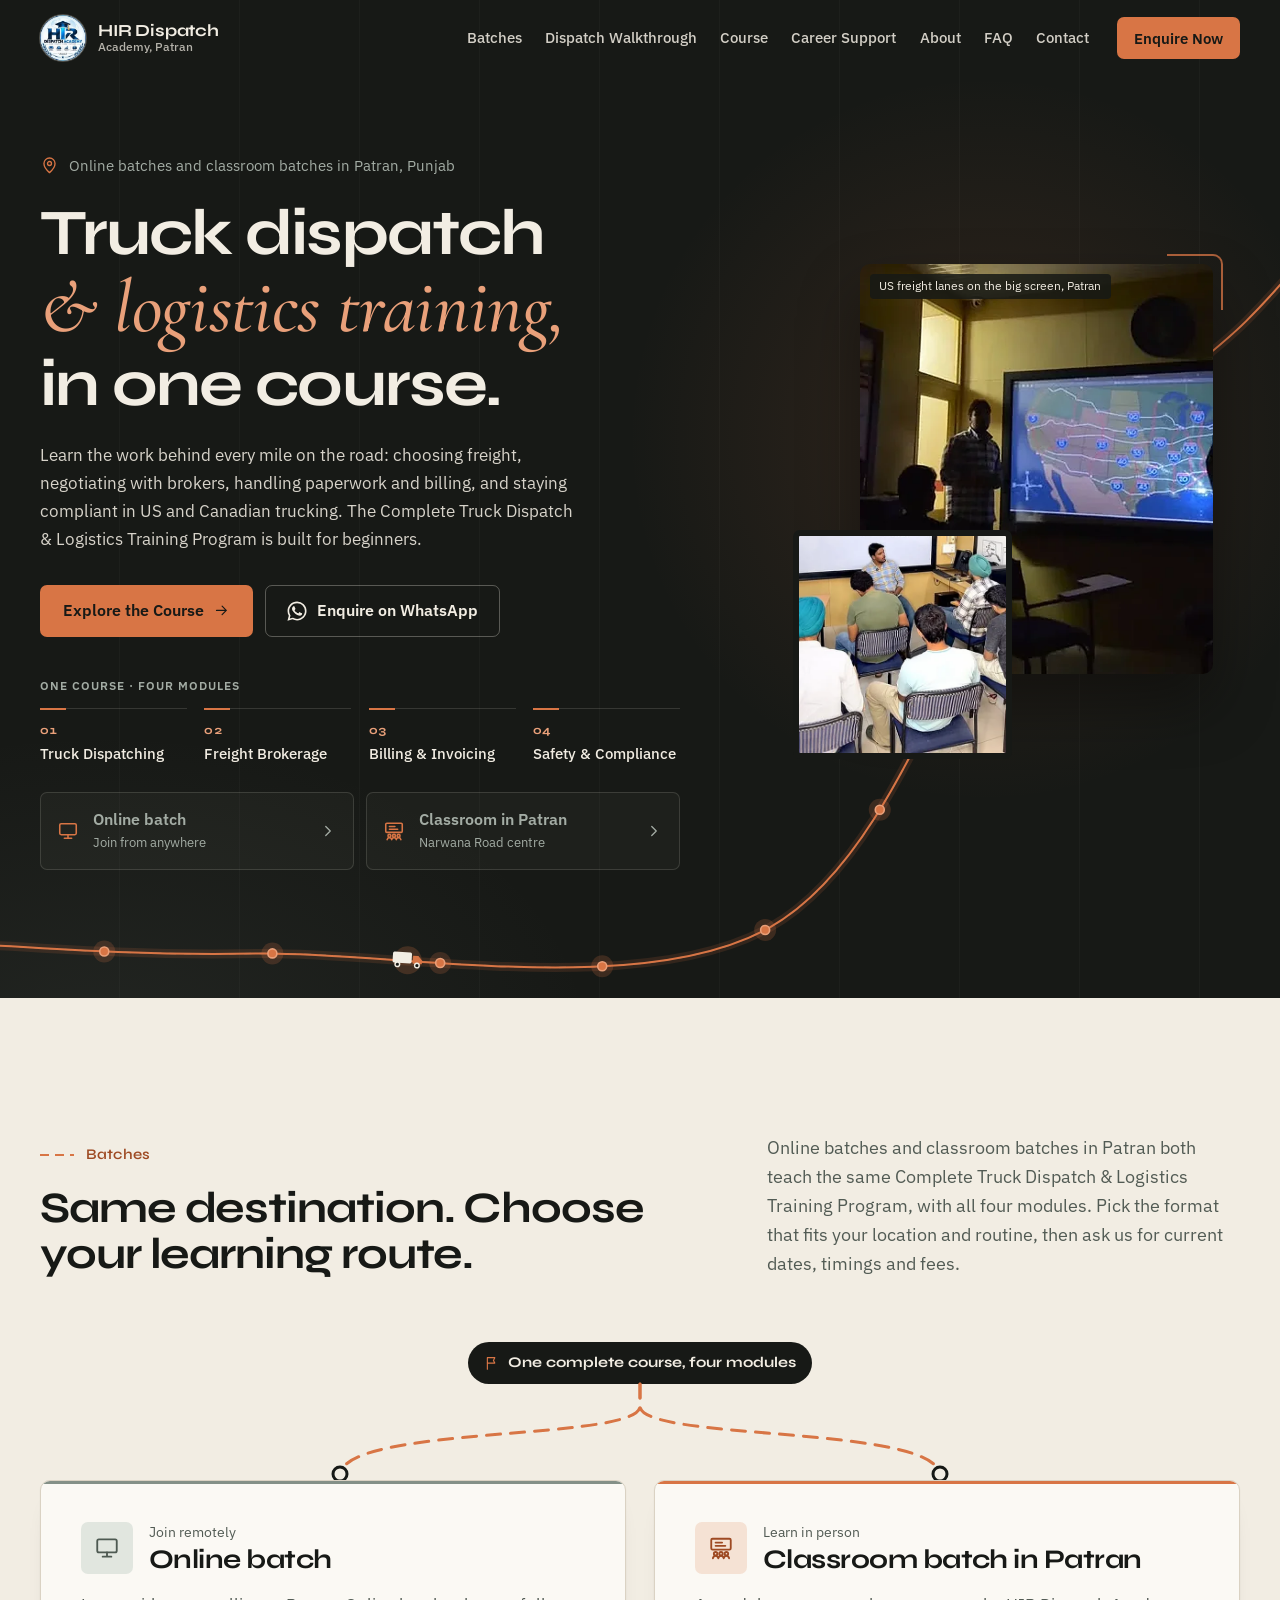
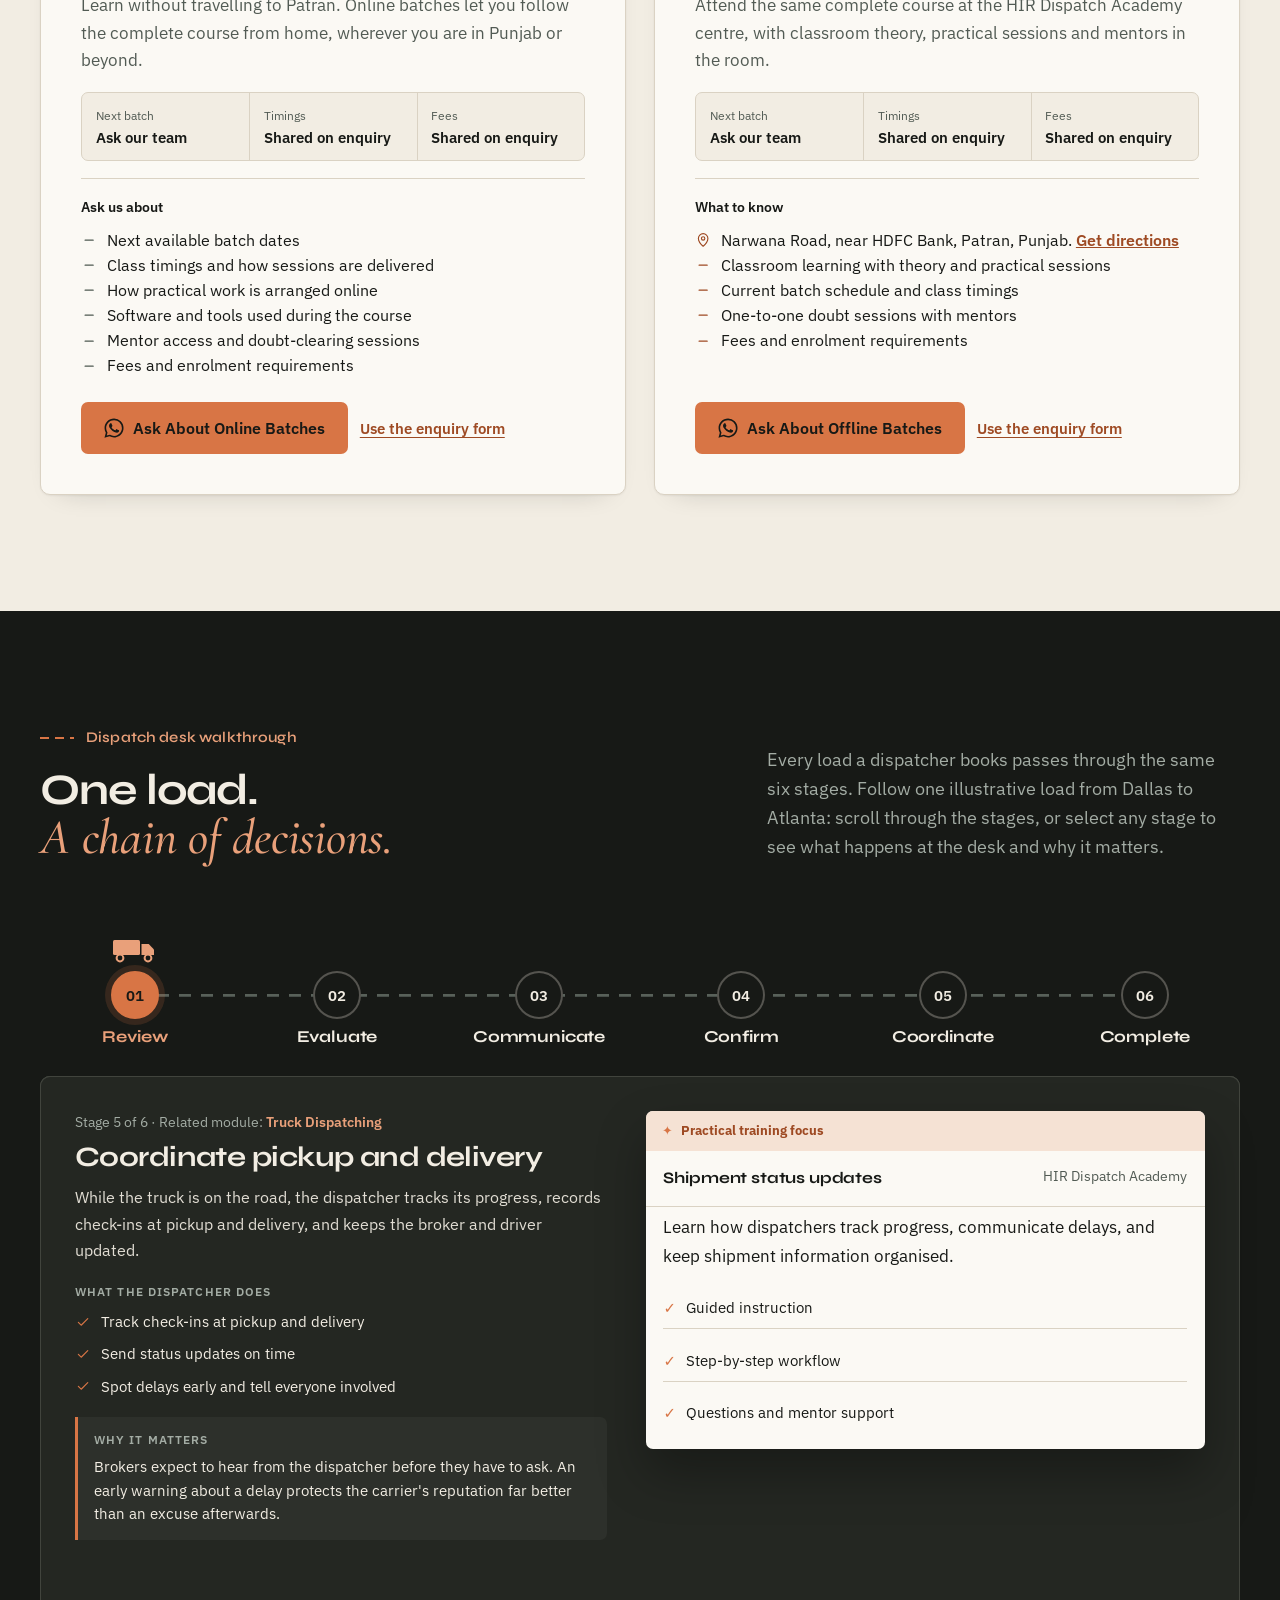
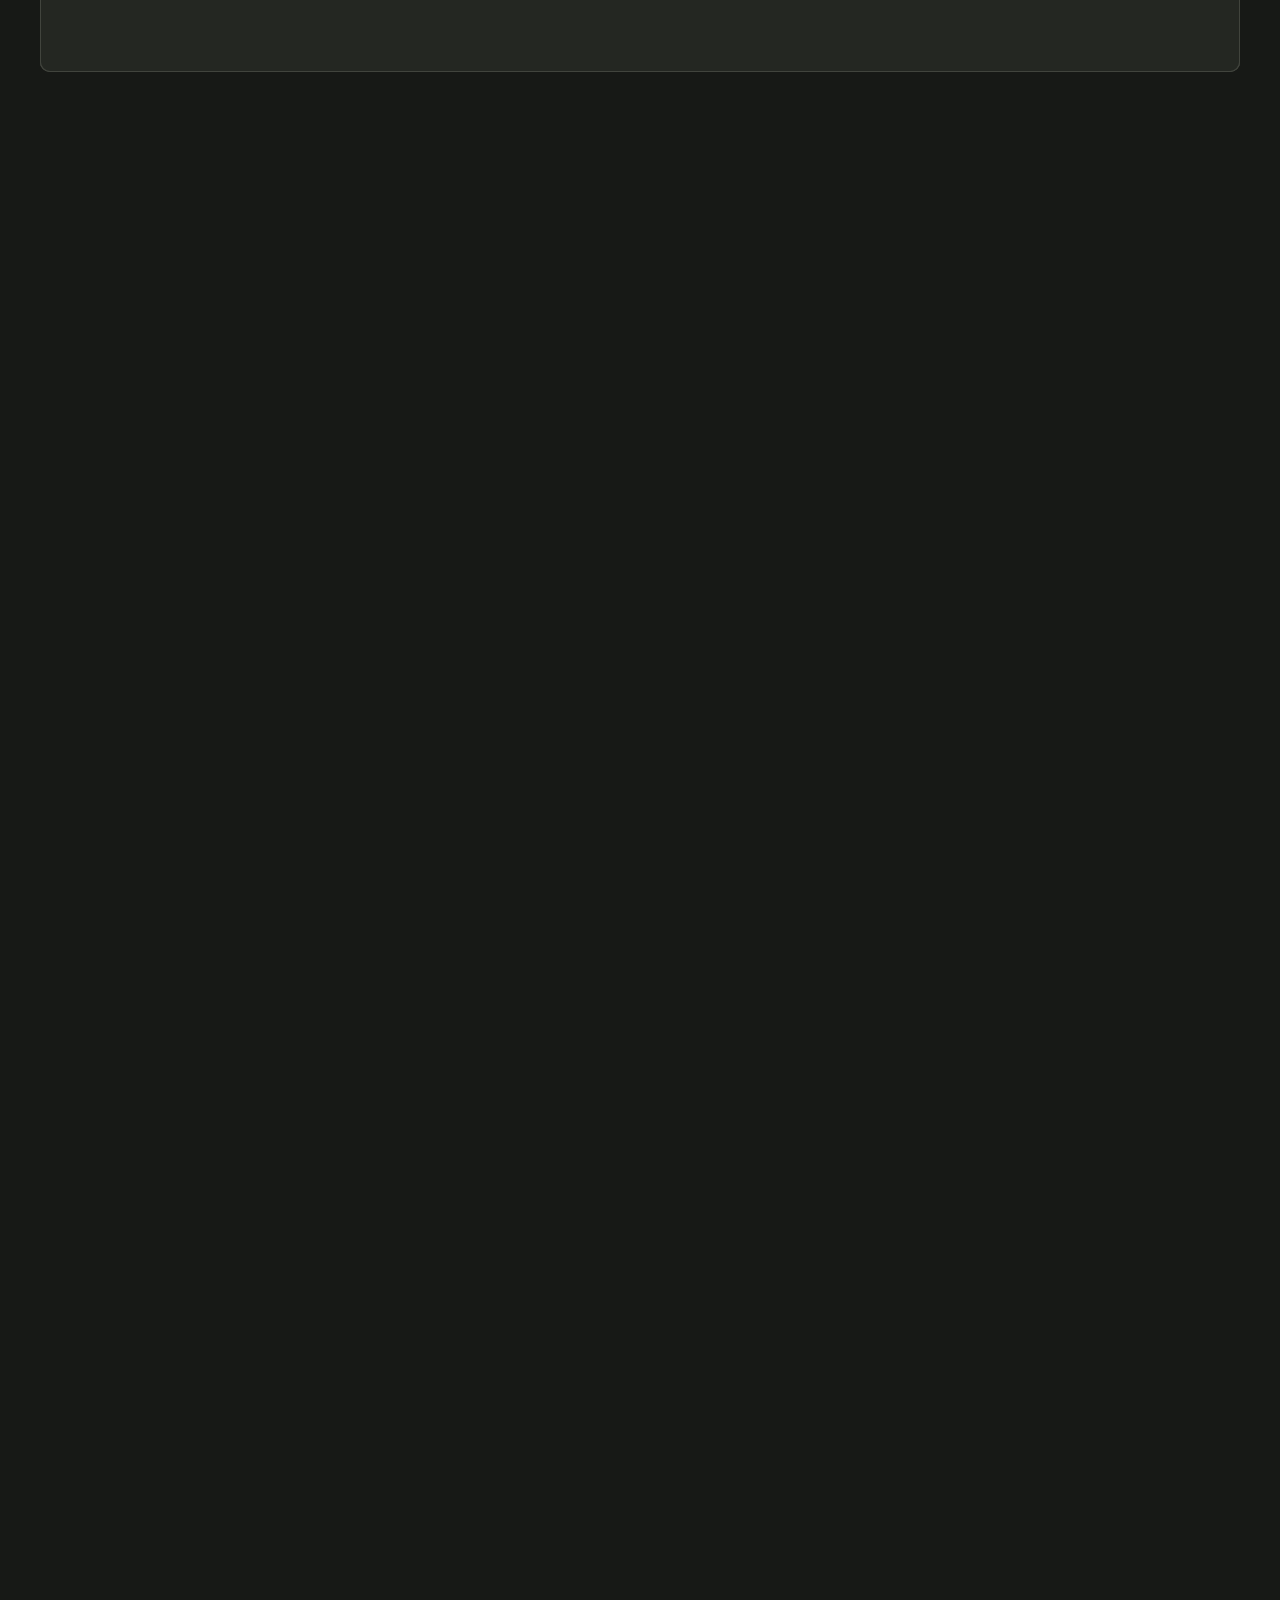
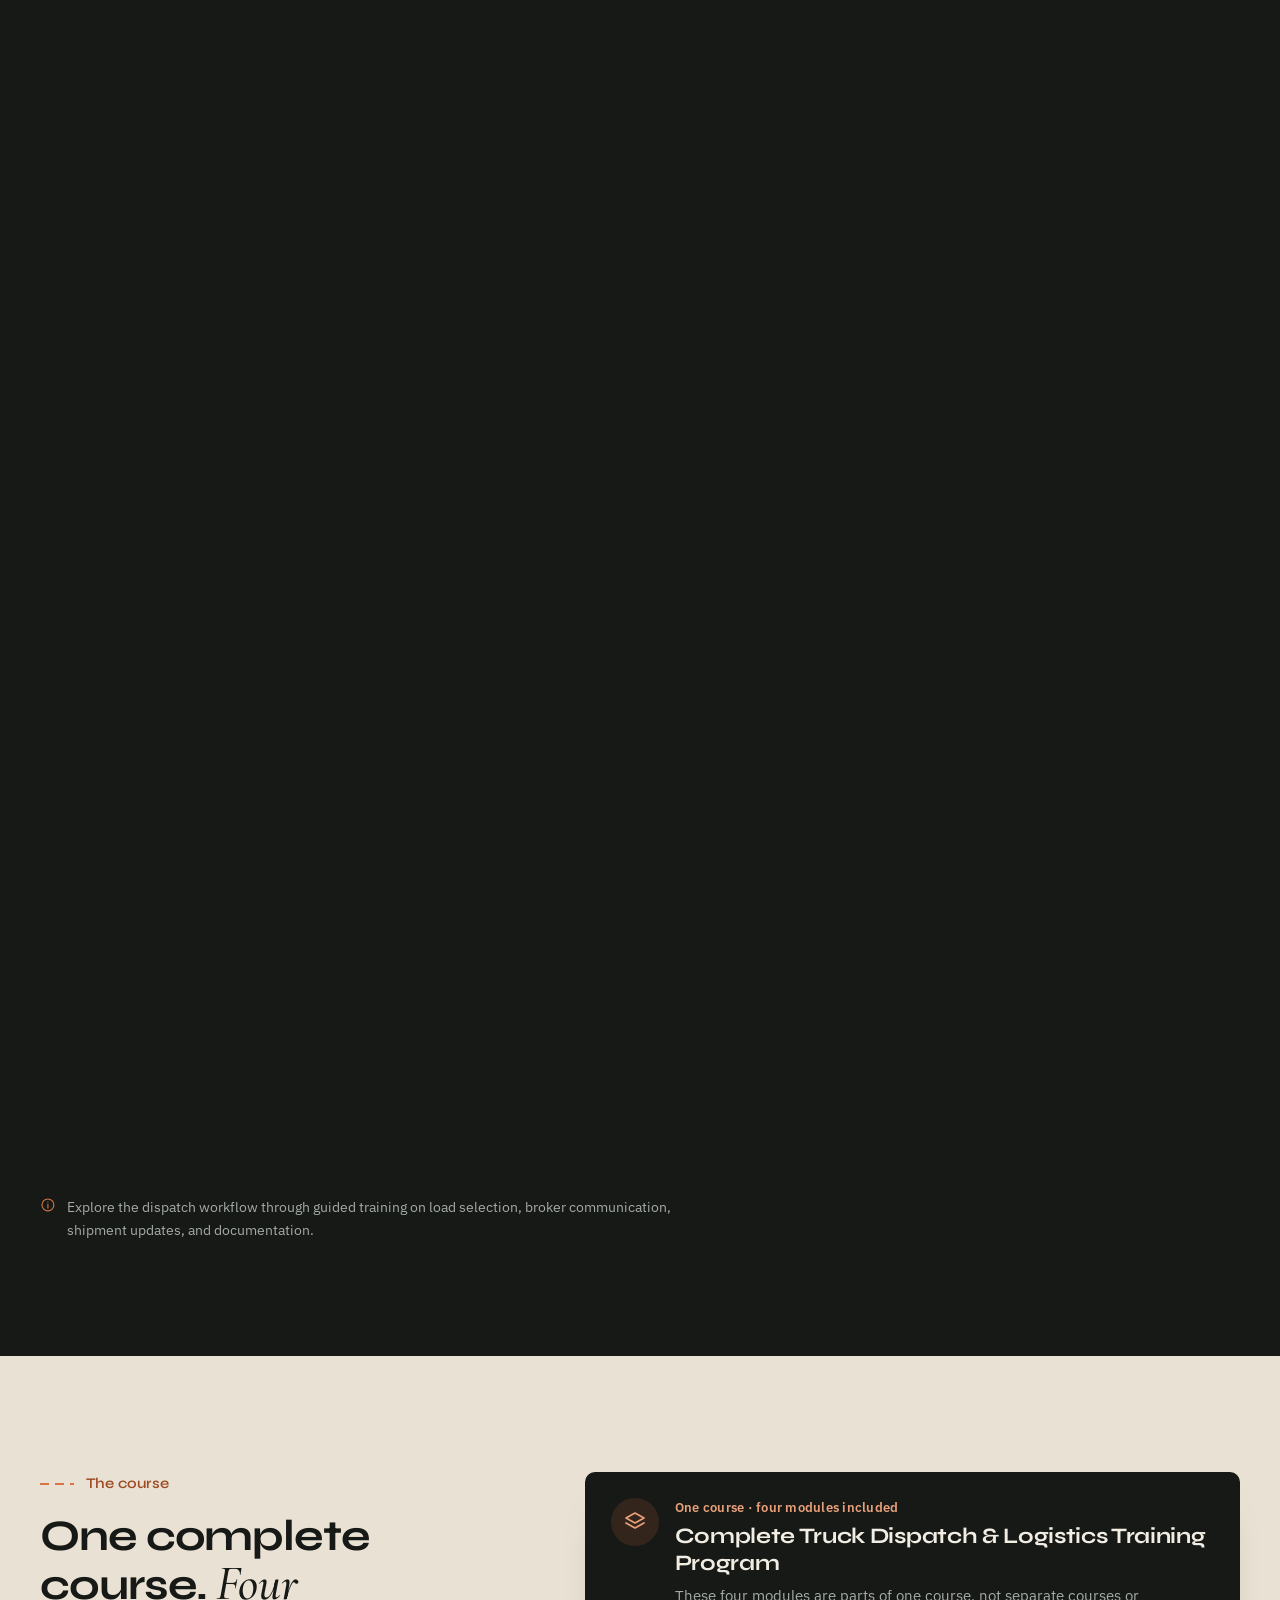
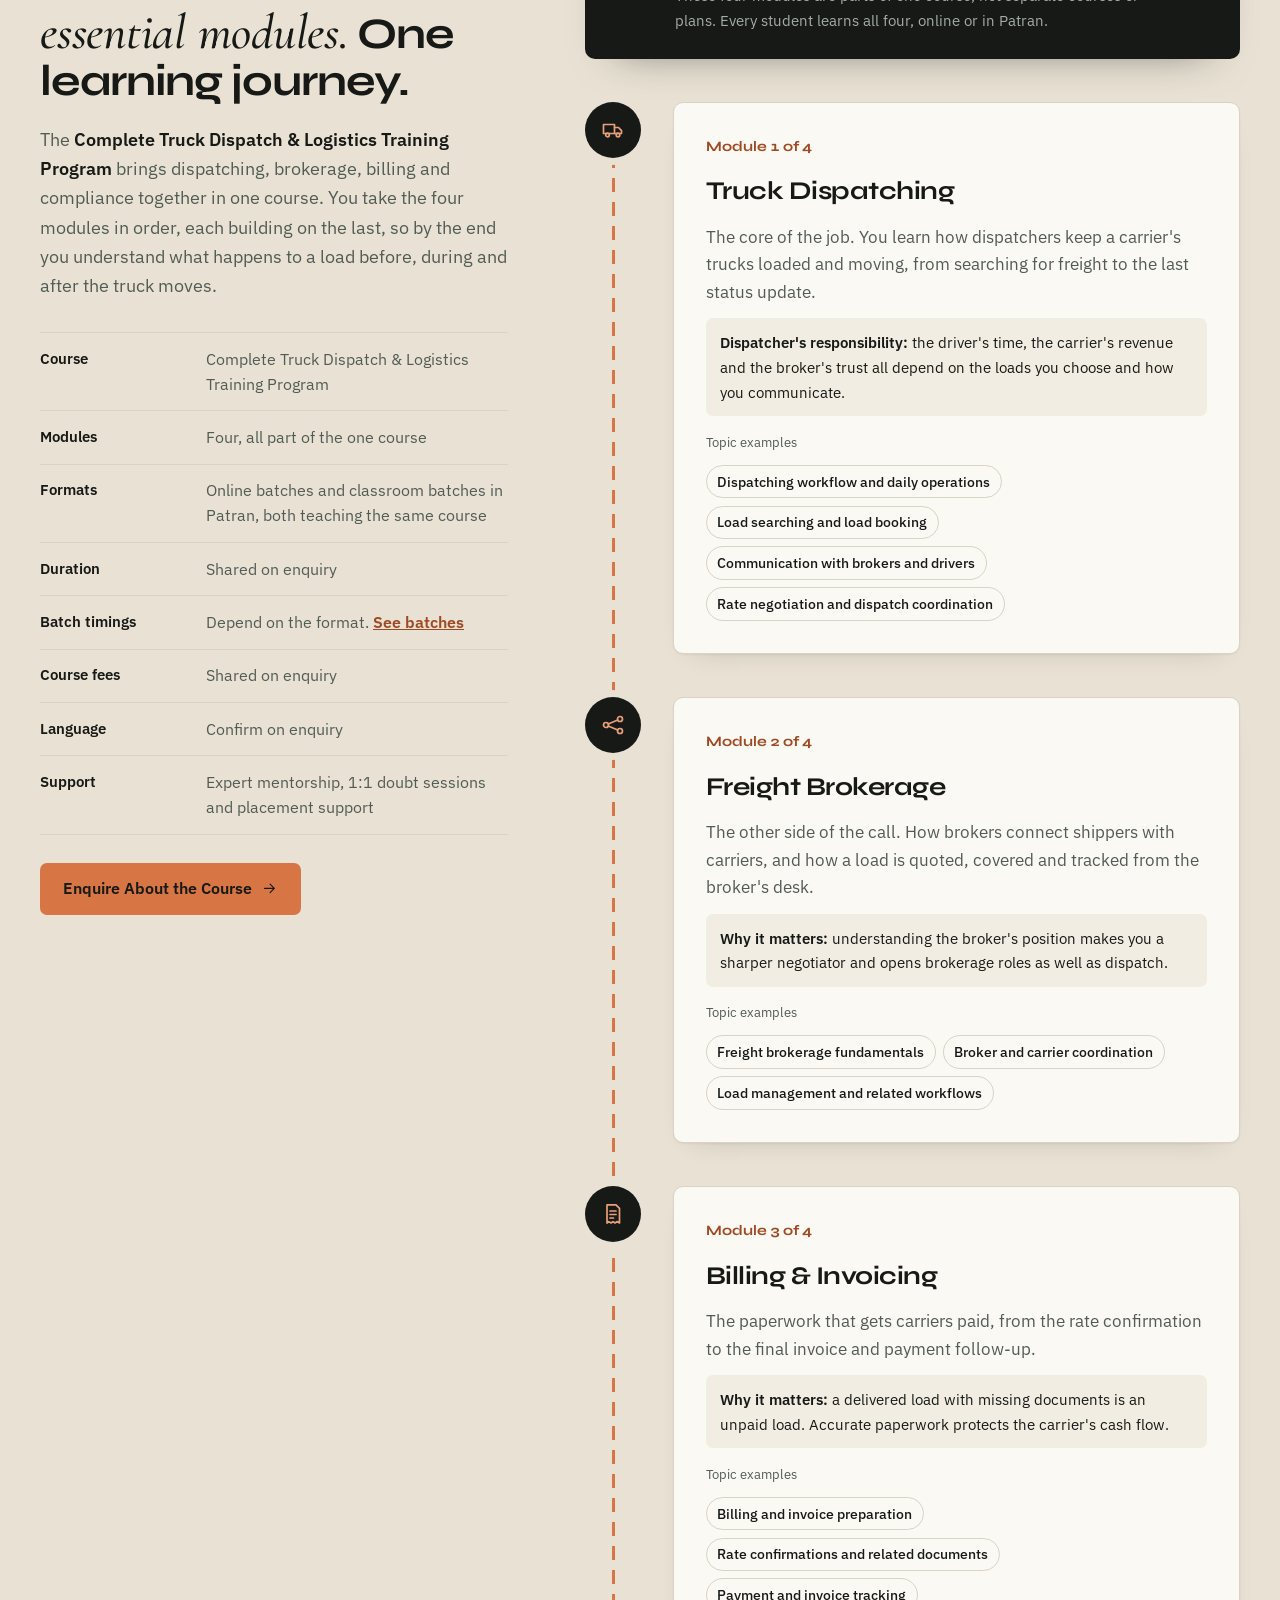
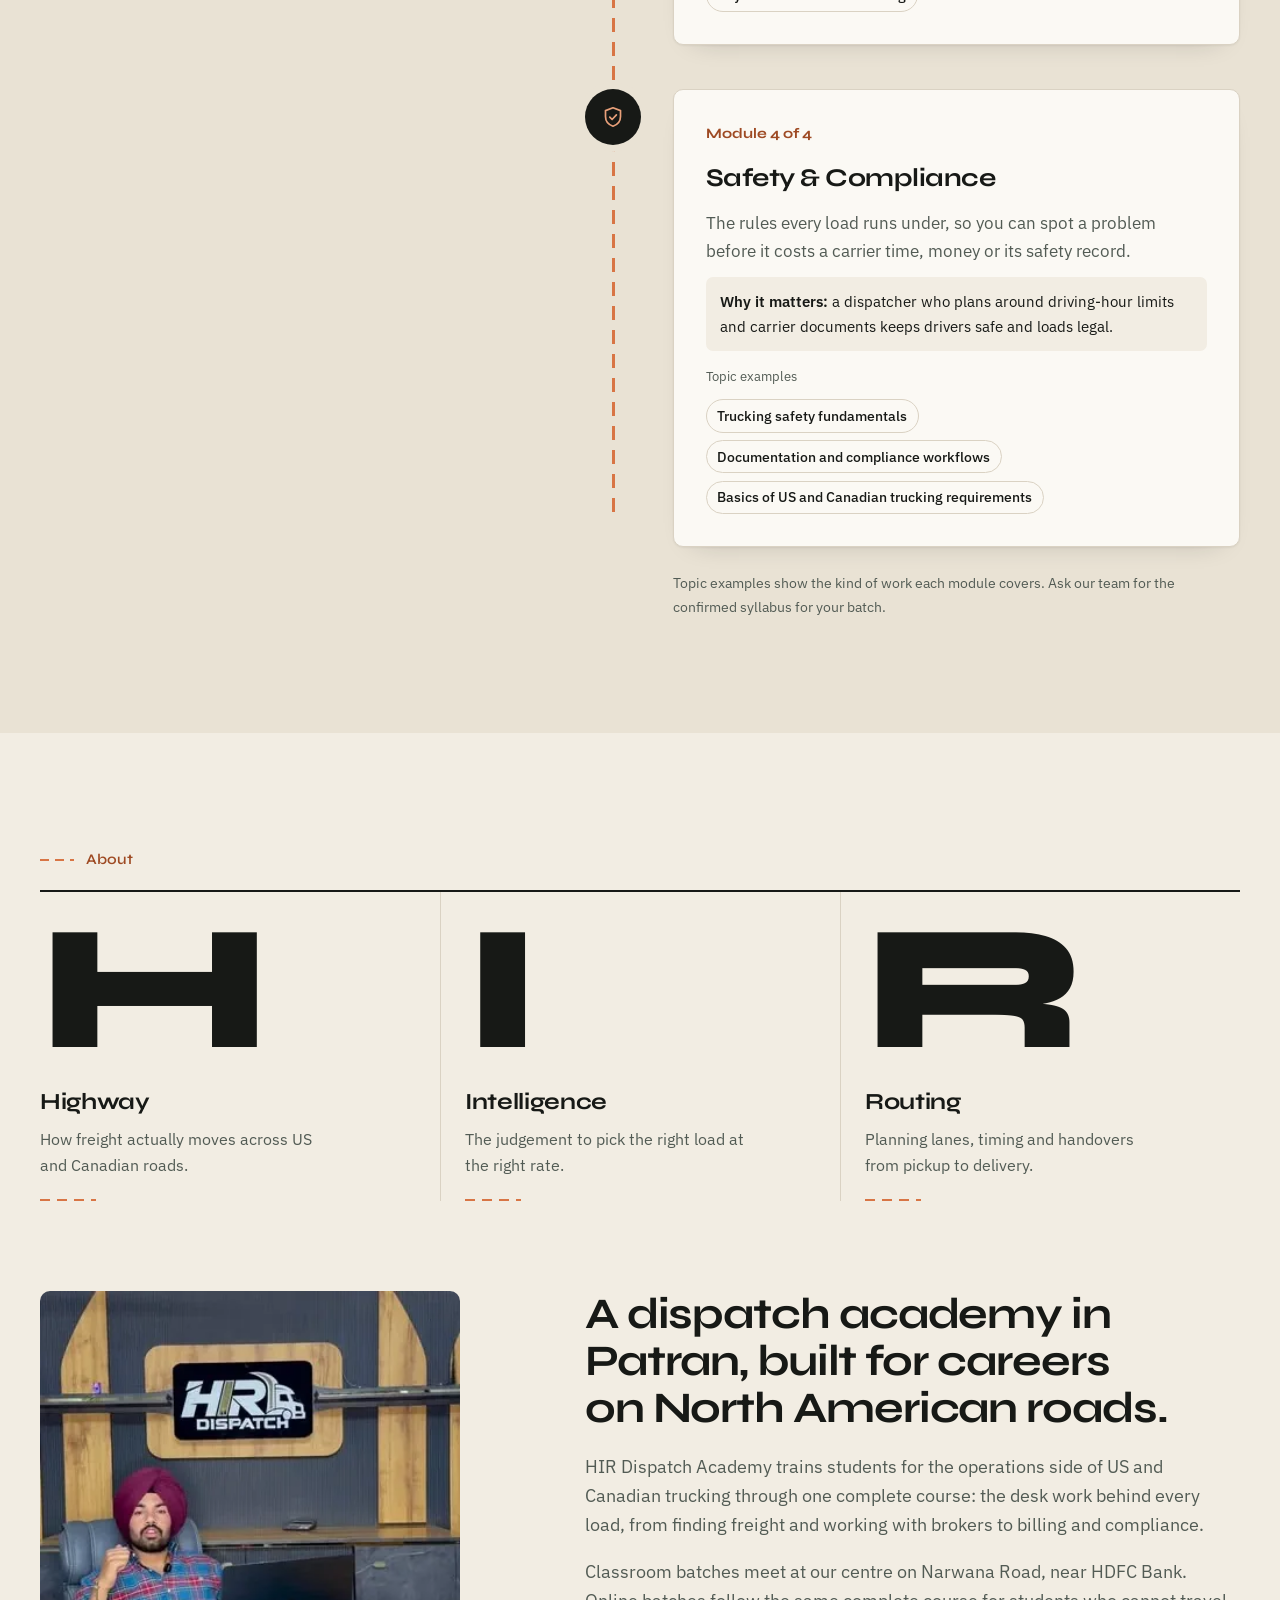
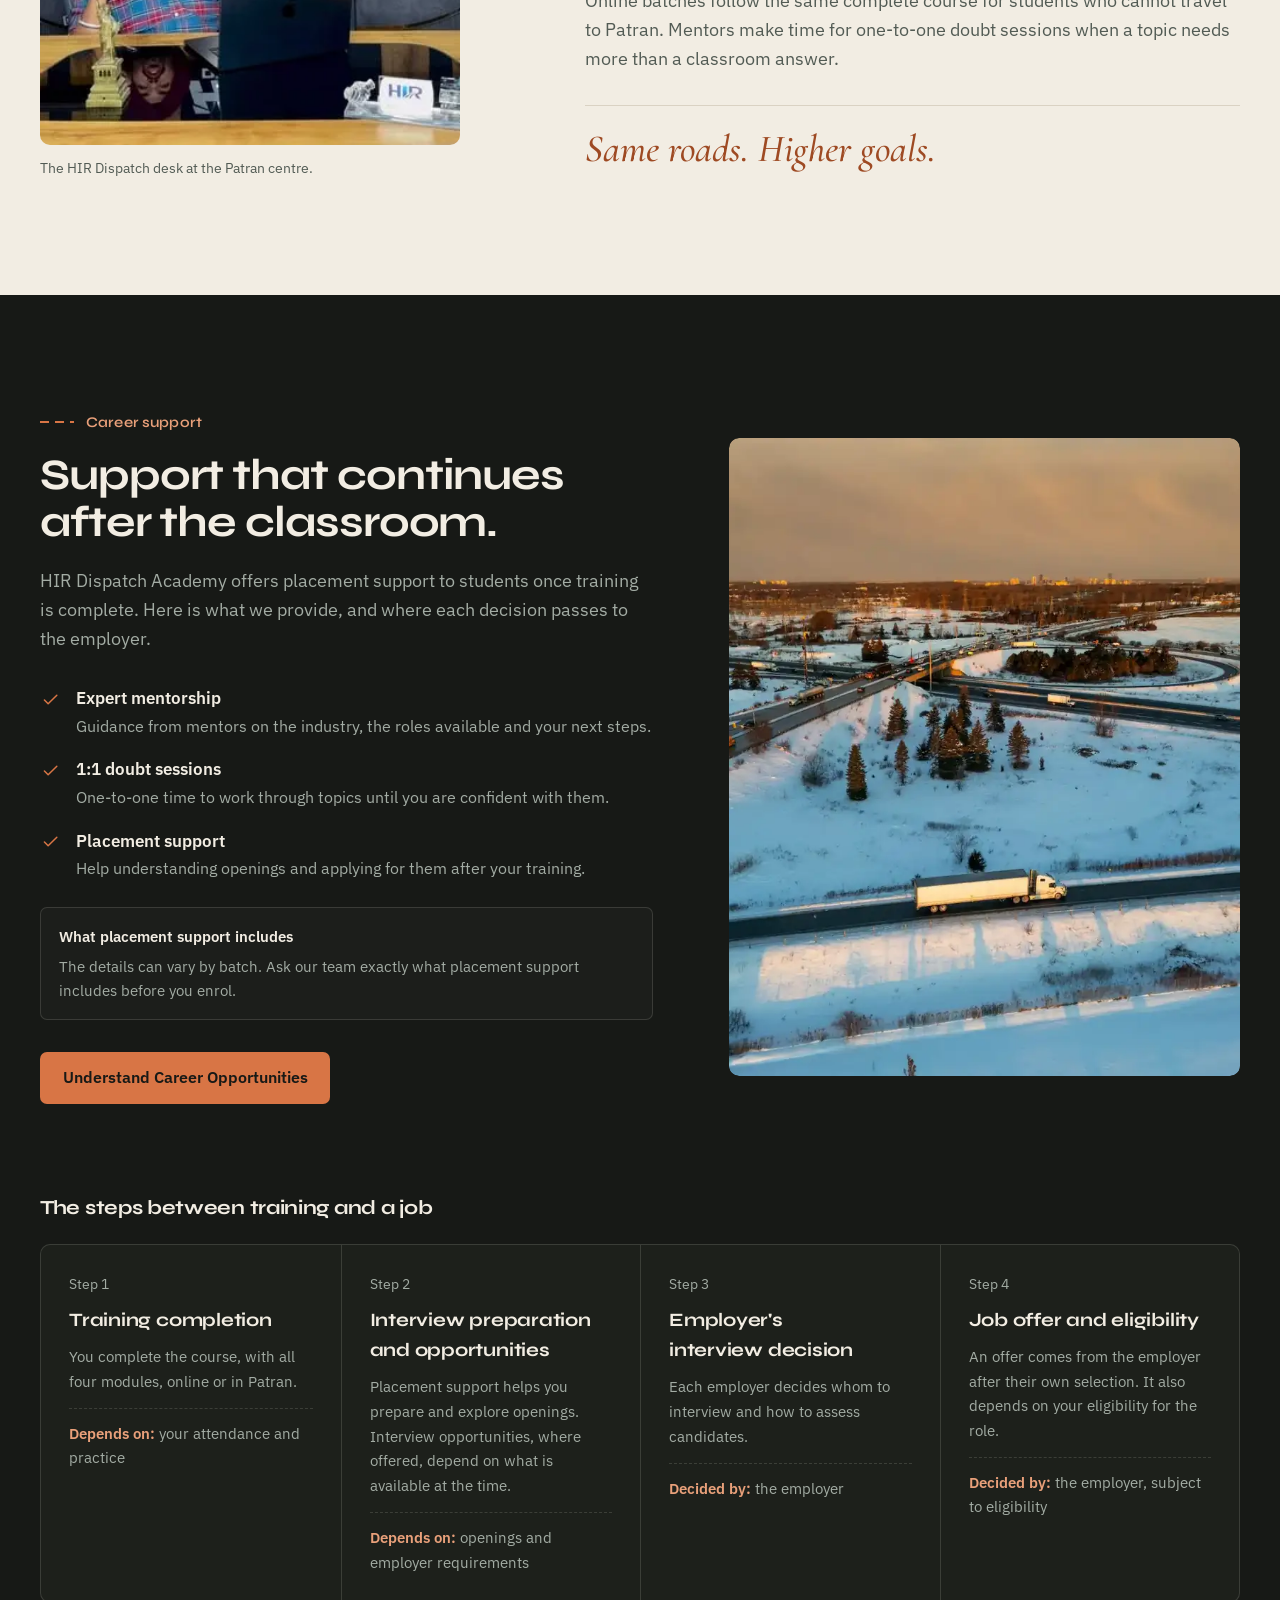
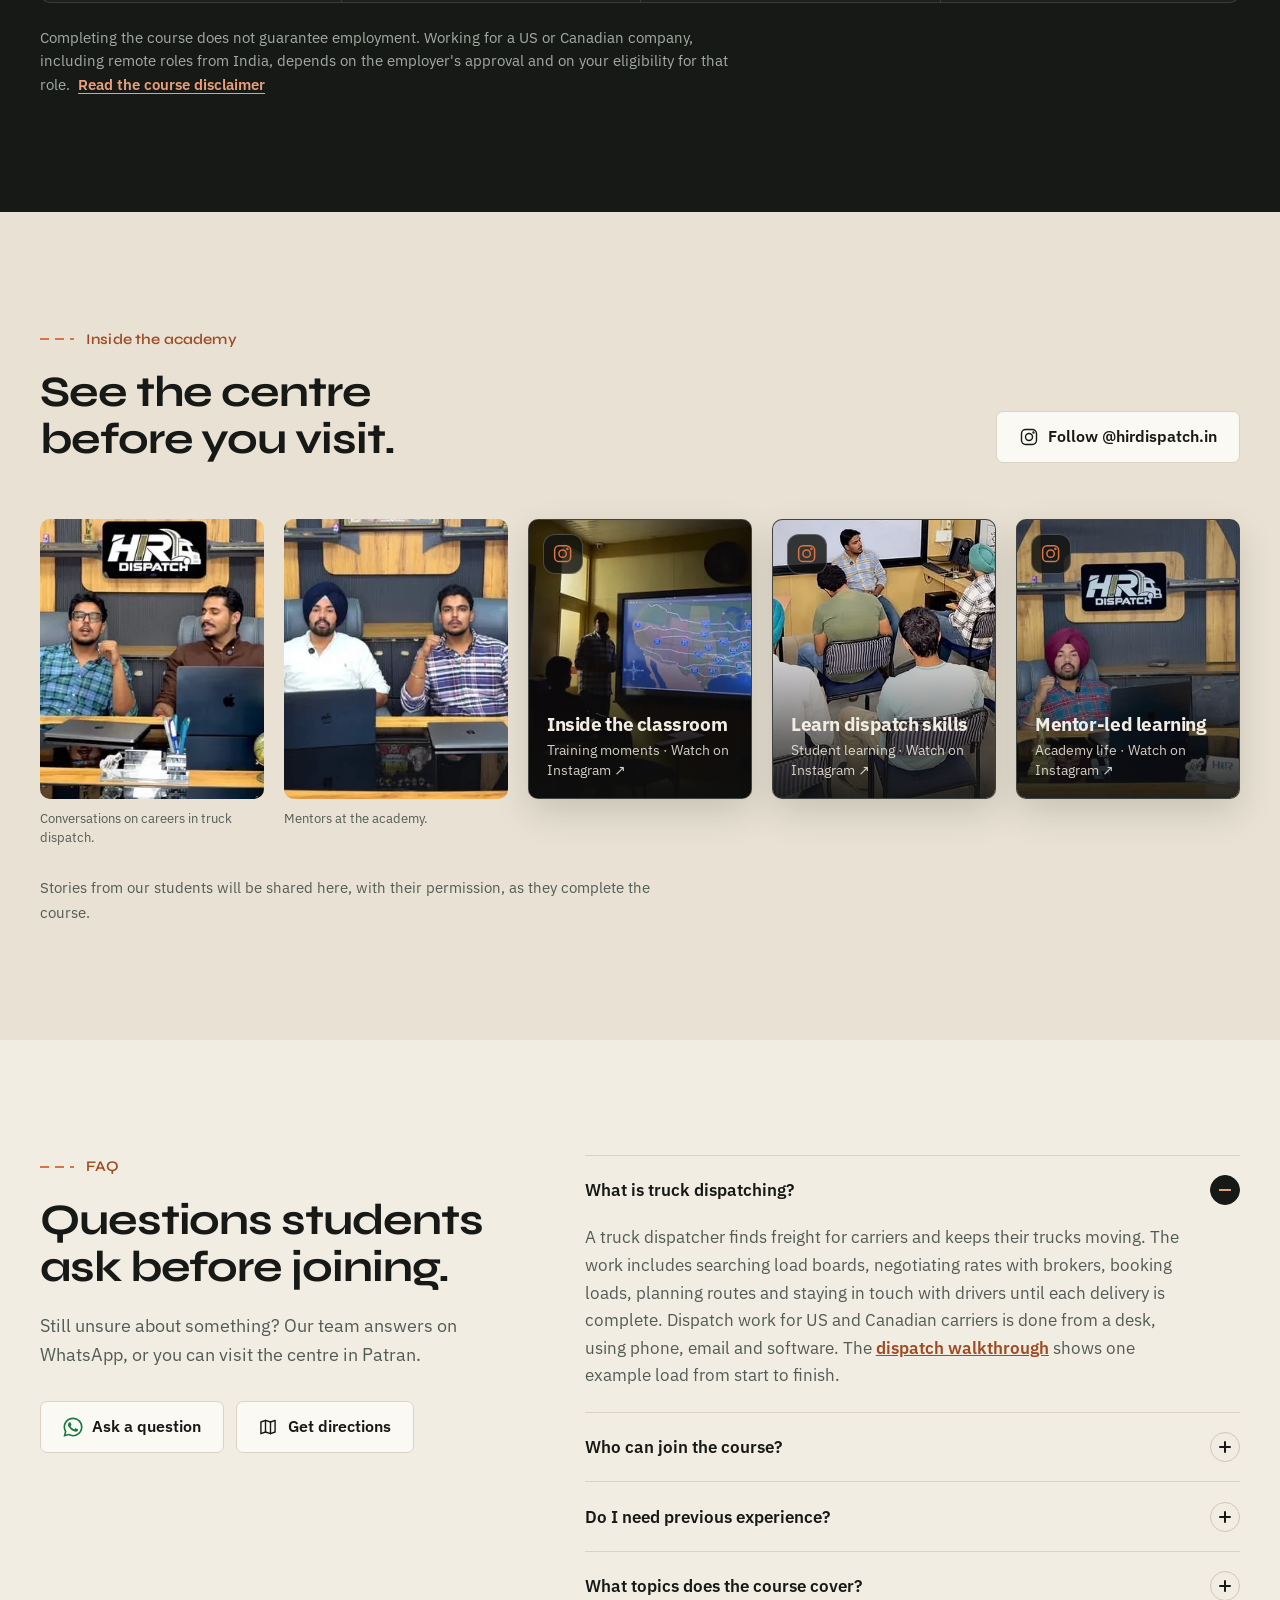
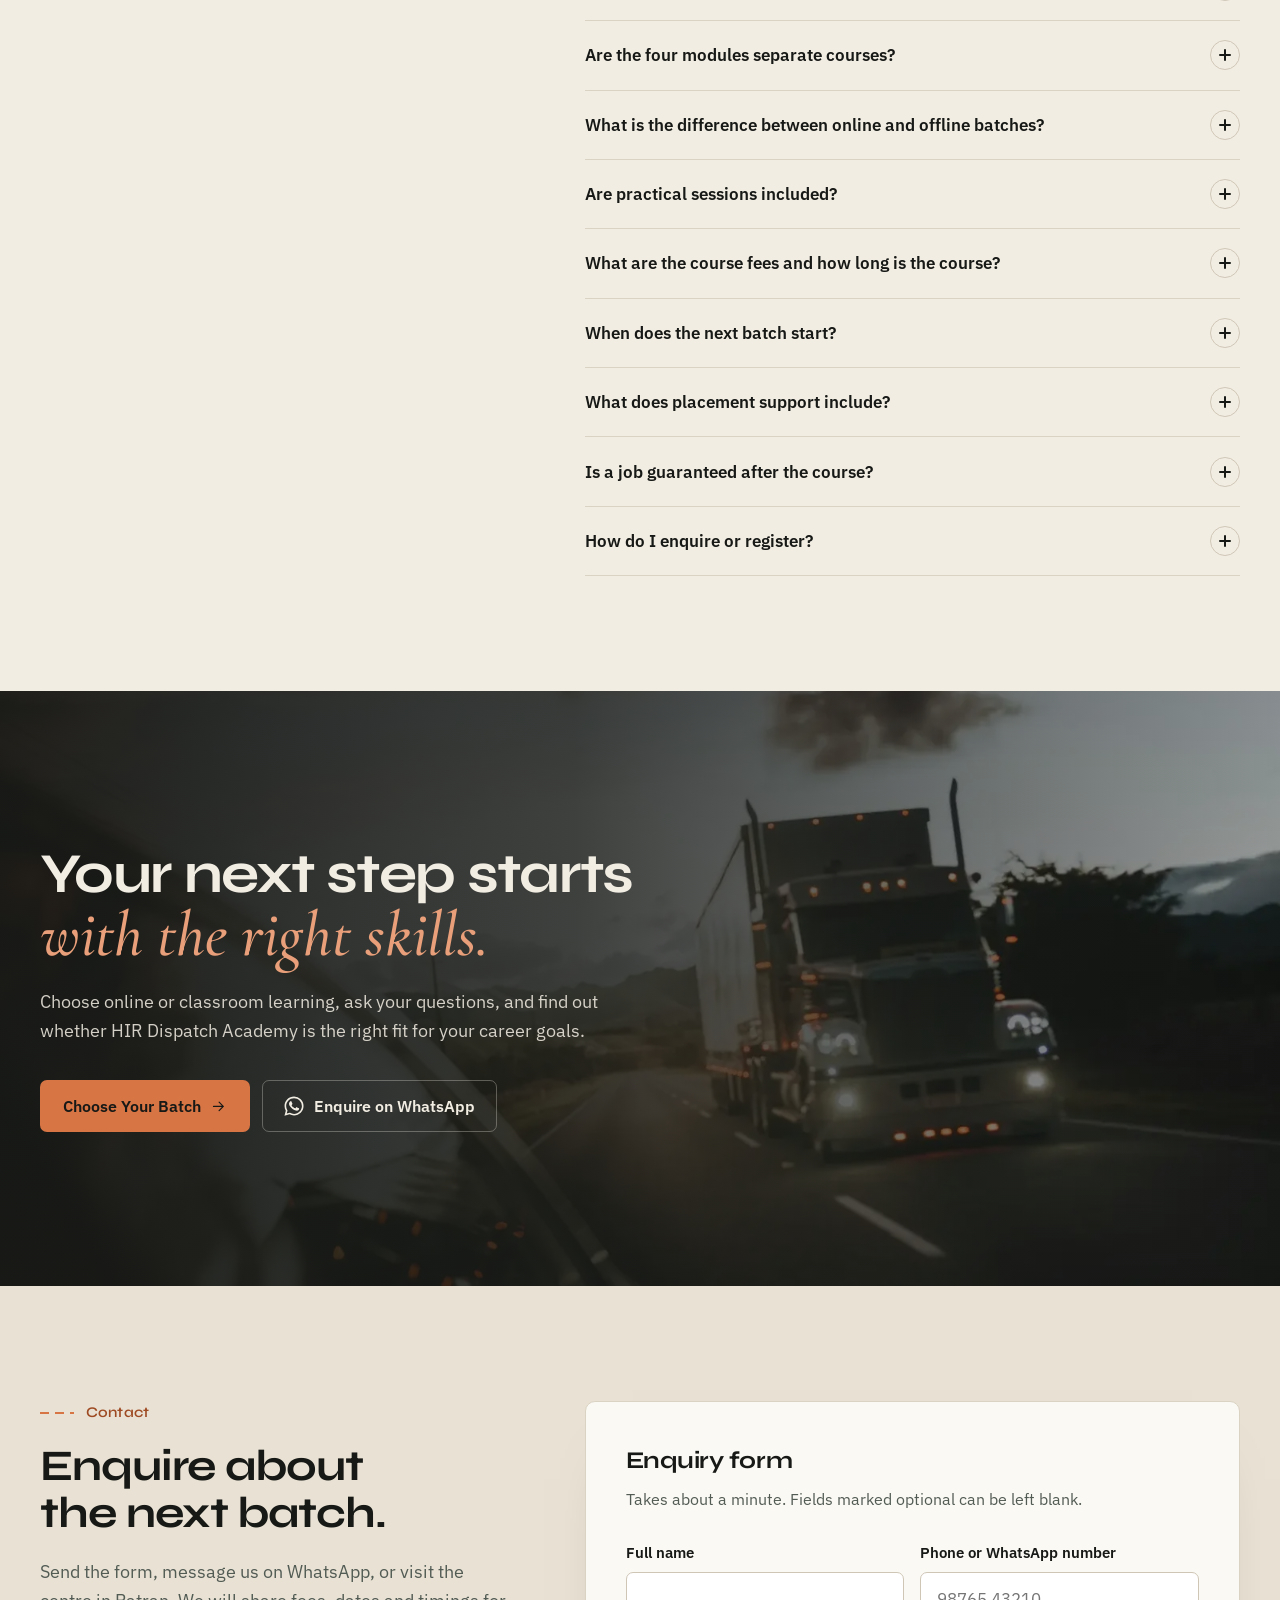
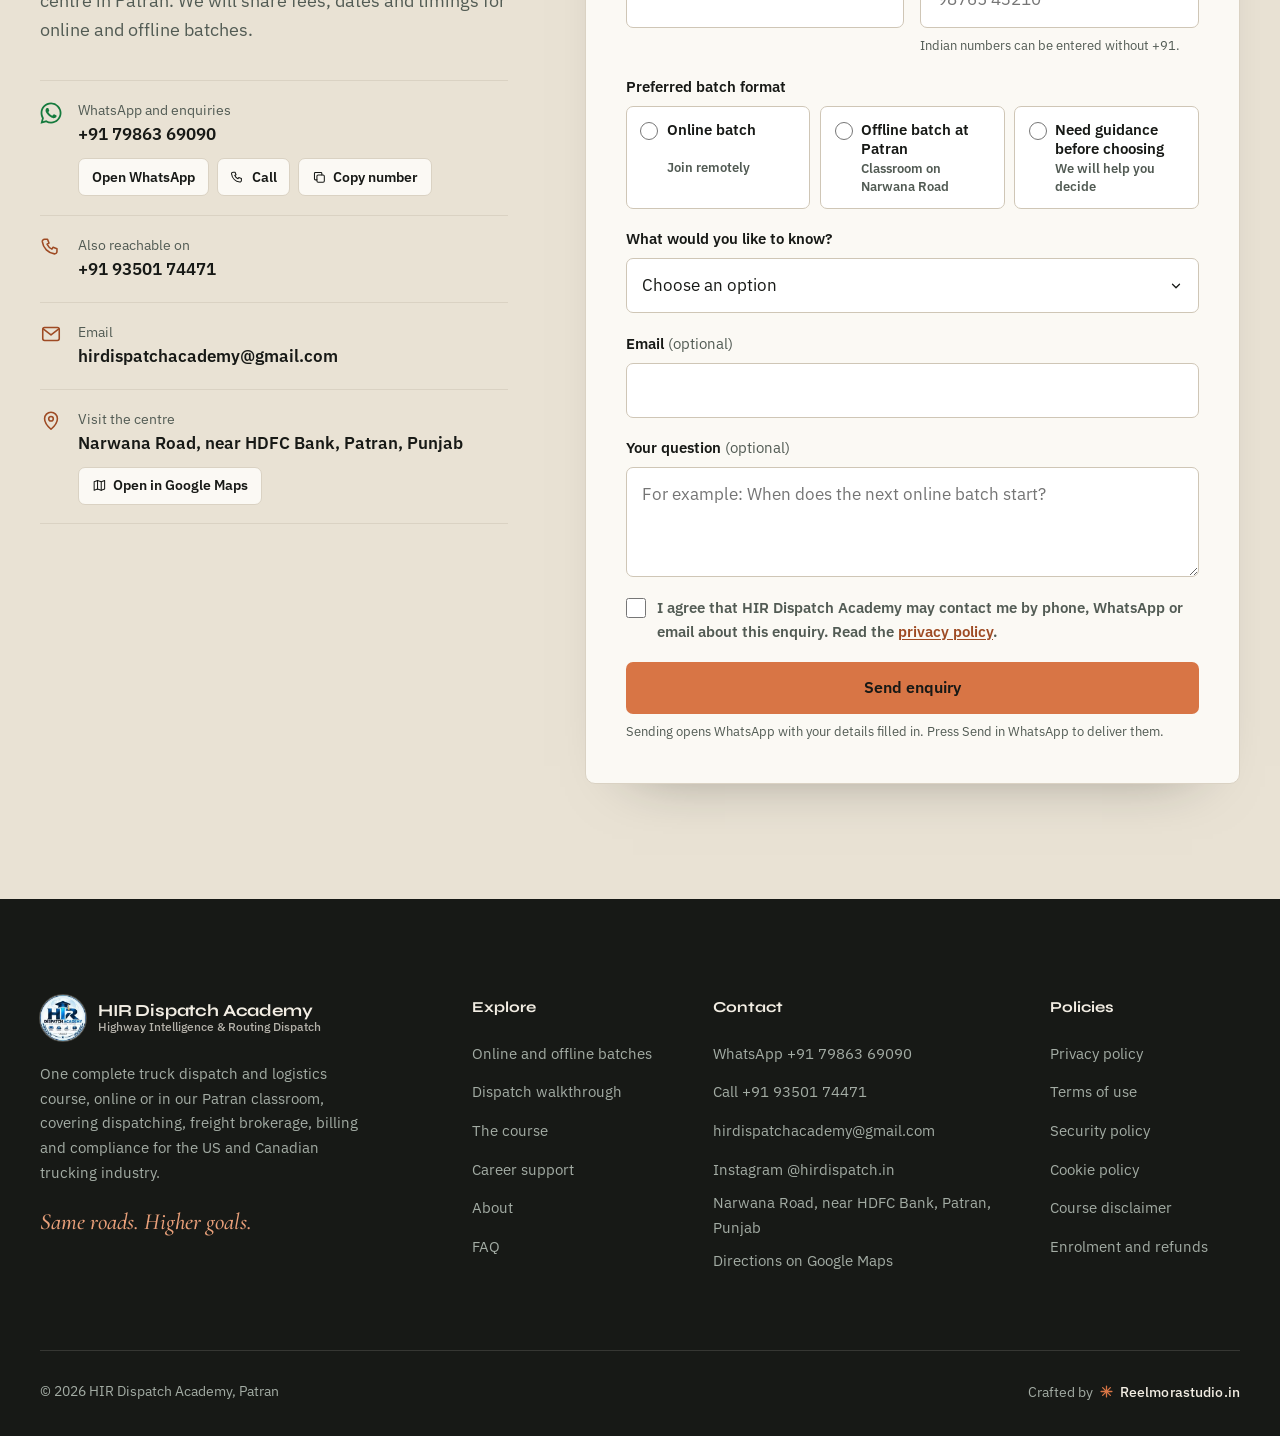
==== commit 3f15e765: "Move hosting configuration from Netlify to Vercel - vercel.json: static output from site/, no instal" ====
--- a/site/index.html
+++ b/site/index.html
@@ -1762,7 +1762,7 @@
     <p>Please do not send sensitive information, such as identity documents, bank or card details, or passwords, through the enquiry form.</p>
     <h3>What this website does not collect</h3>
     <p>This website has no user accounts and takes no payments. It does not use cookies, analytics or advertising trackers. The <a href="#cookie-policy" data-dialog="cookie-policy">cookie policy</a> has the details.</p>
-    <p>Like any website, our hosting provider, Netlify, receives technical information when the pages are loaded, such as your IP address, browser type and the time of the request. Netlify uses it to deliver the website and protect it from abuse, under its own privacy policy. We do not use this information to identify visitors.</p>
+    <p>Like any website, our hosting provider, Vercel, receives technical information when the pages are loaded, such as your IP address, browser type and the time of the request. Vercel uses it to deliver the website and protect it from abuse, under its own privacy policy. We do not use this information to identify visitors.</p>
     <h3>Why we use your information</h3>
     <ul><li>To reply to your enquiry and share the course information you ask for, such as fees, batch dates, timings and how online and offline batches work.</li><li>To follow up on that enquiry.</li><li>To keep a record of our conversation with you.</li></ul>
     <p>We do not sell your information.</p>
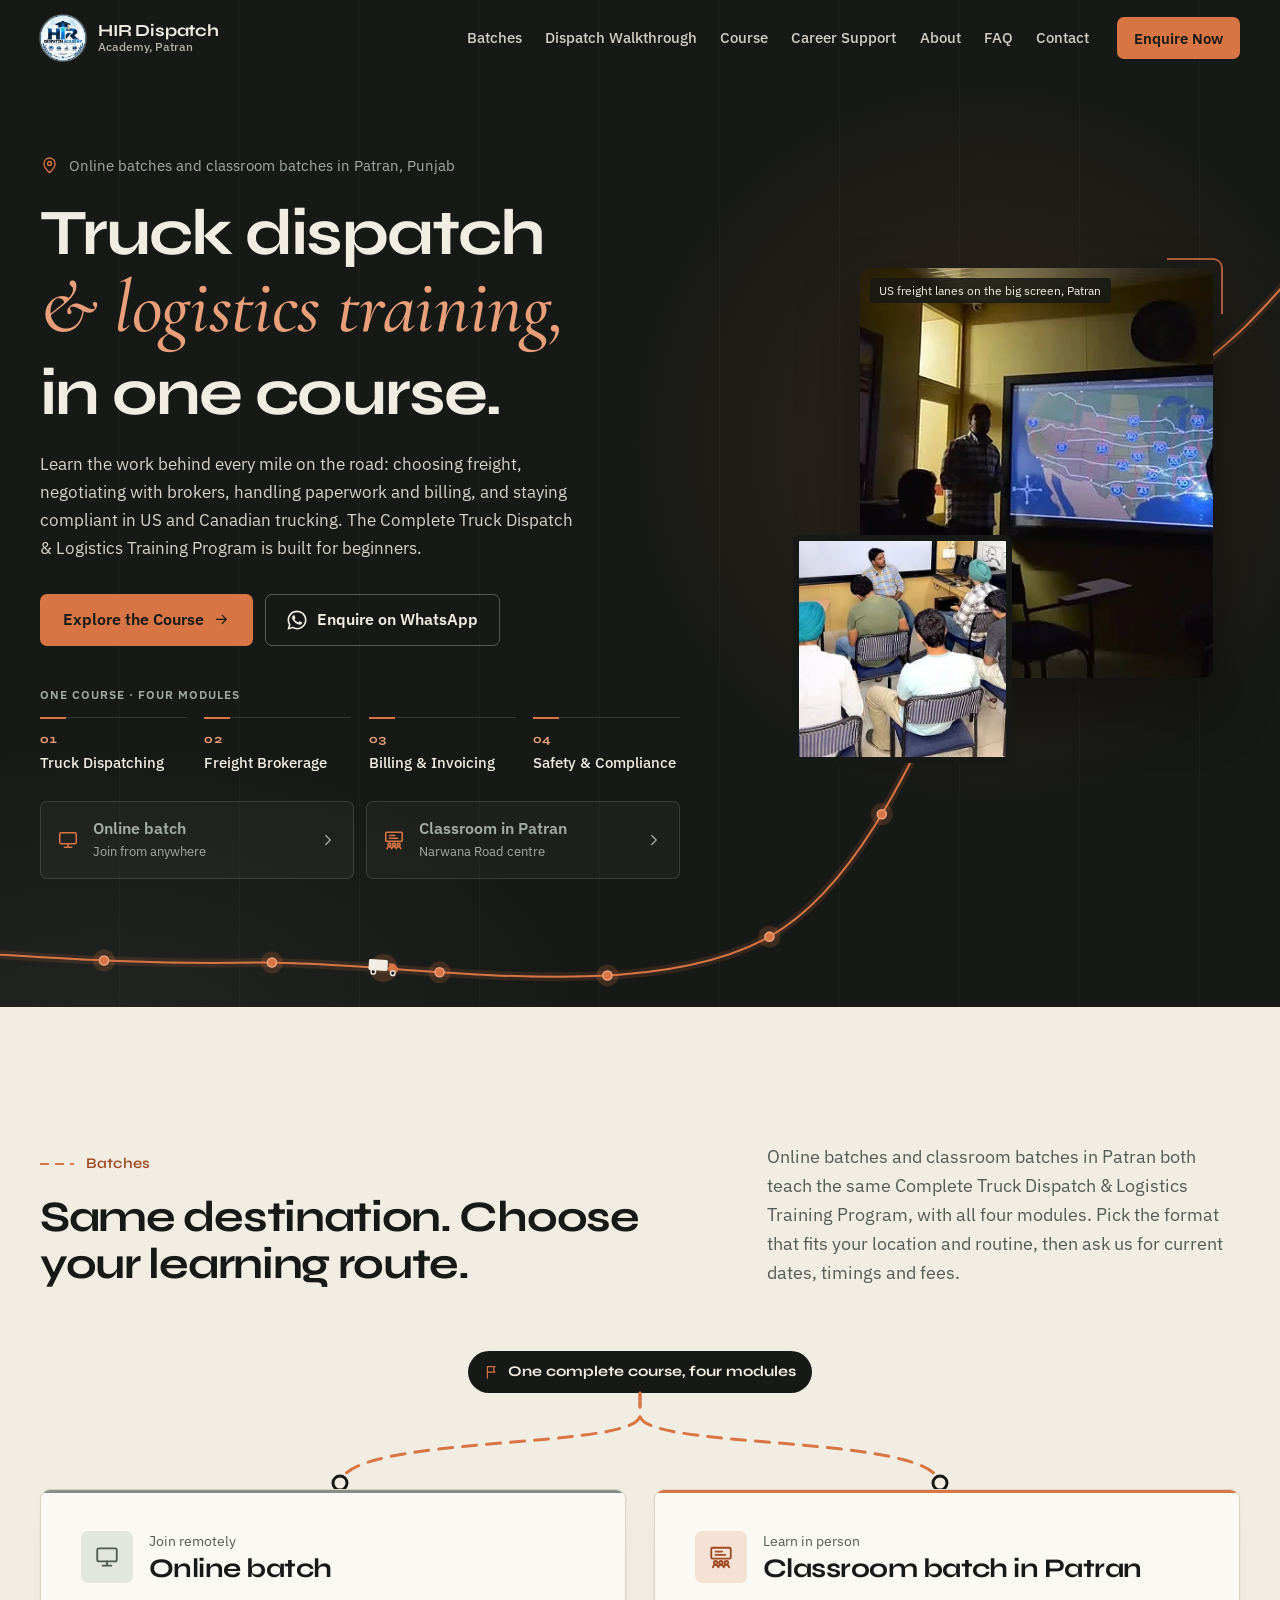
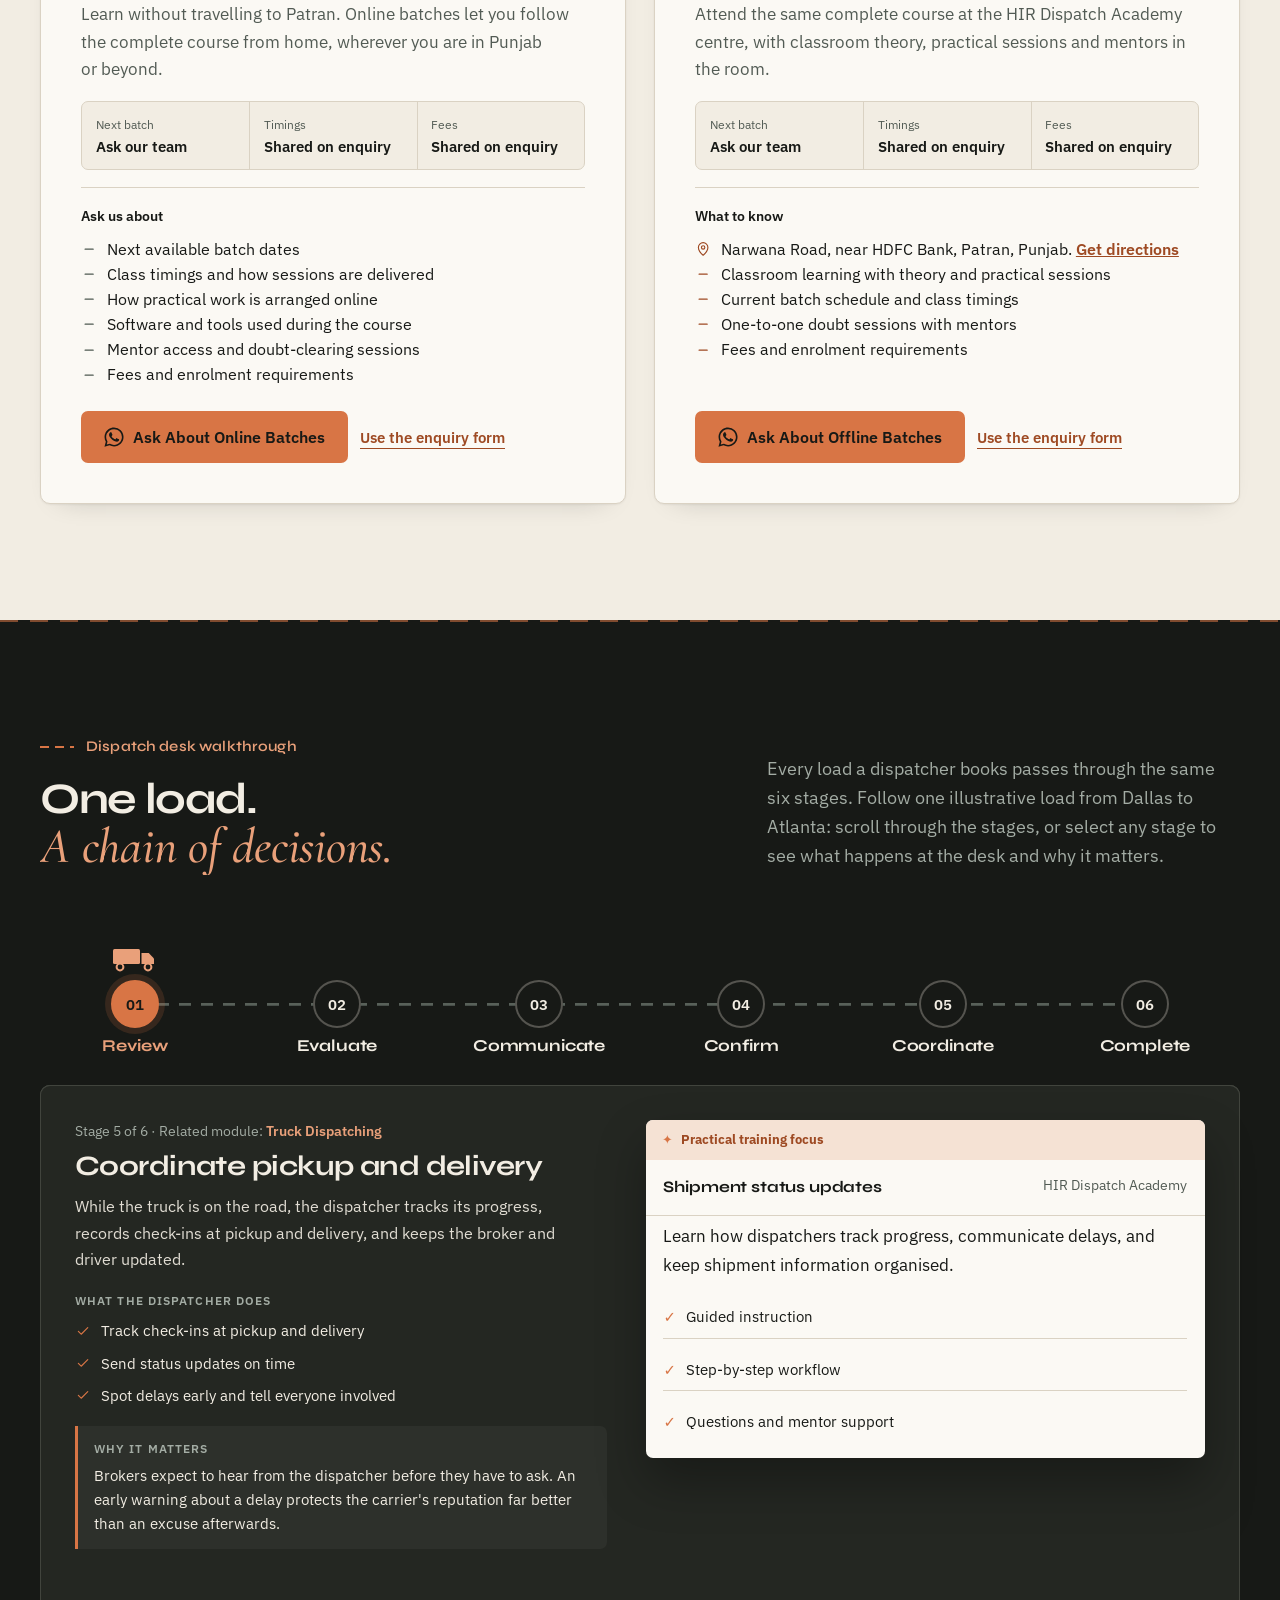
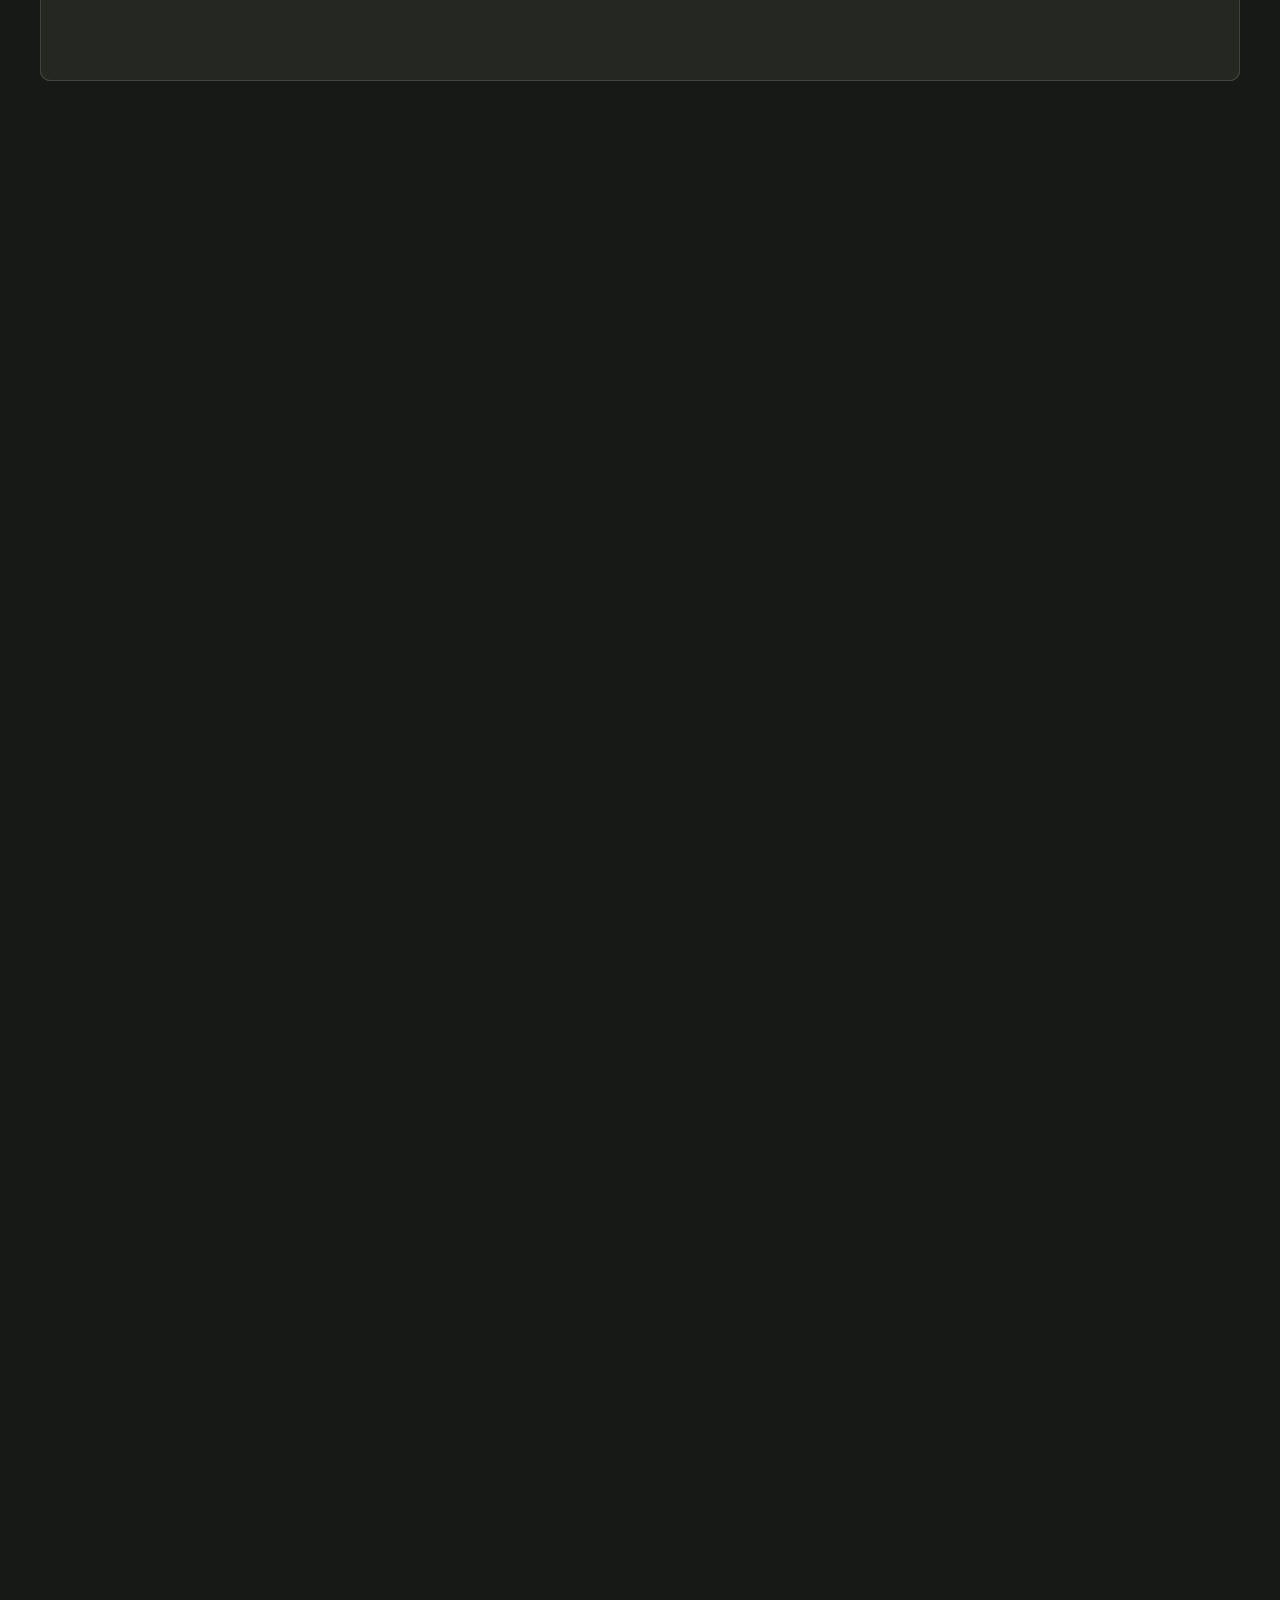
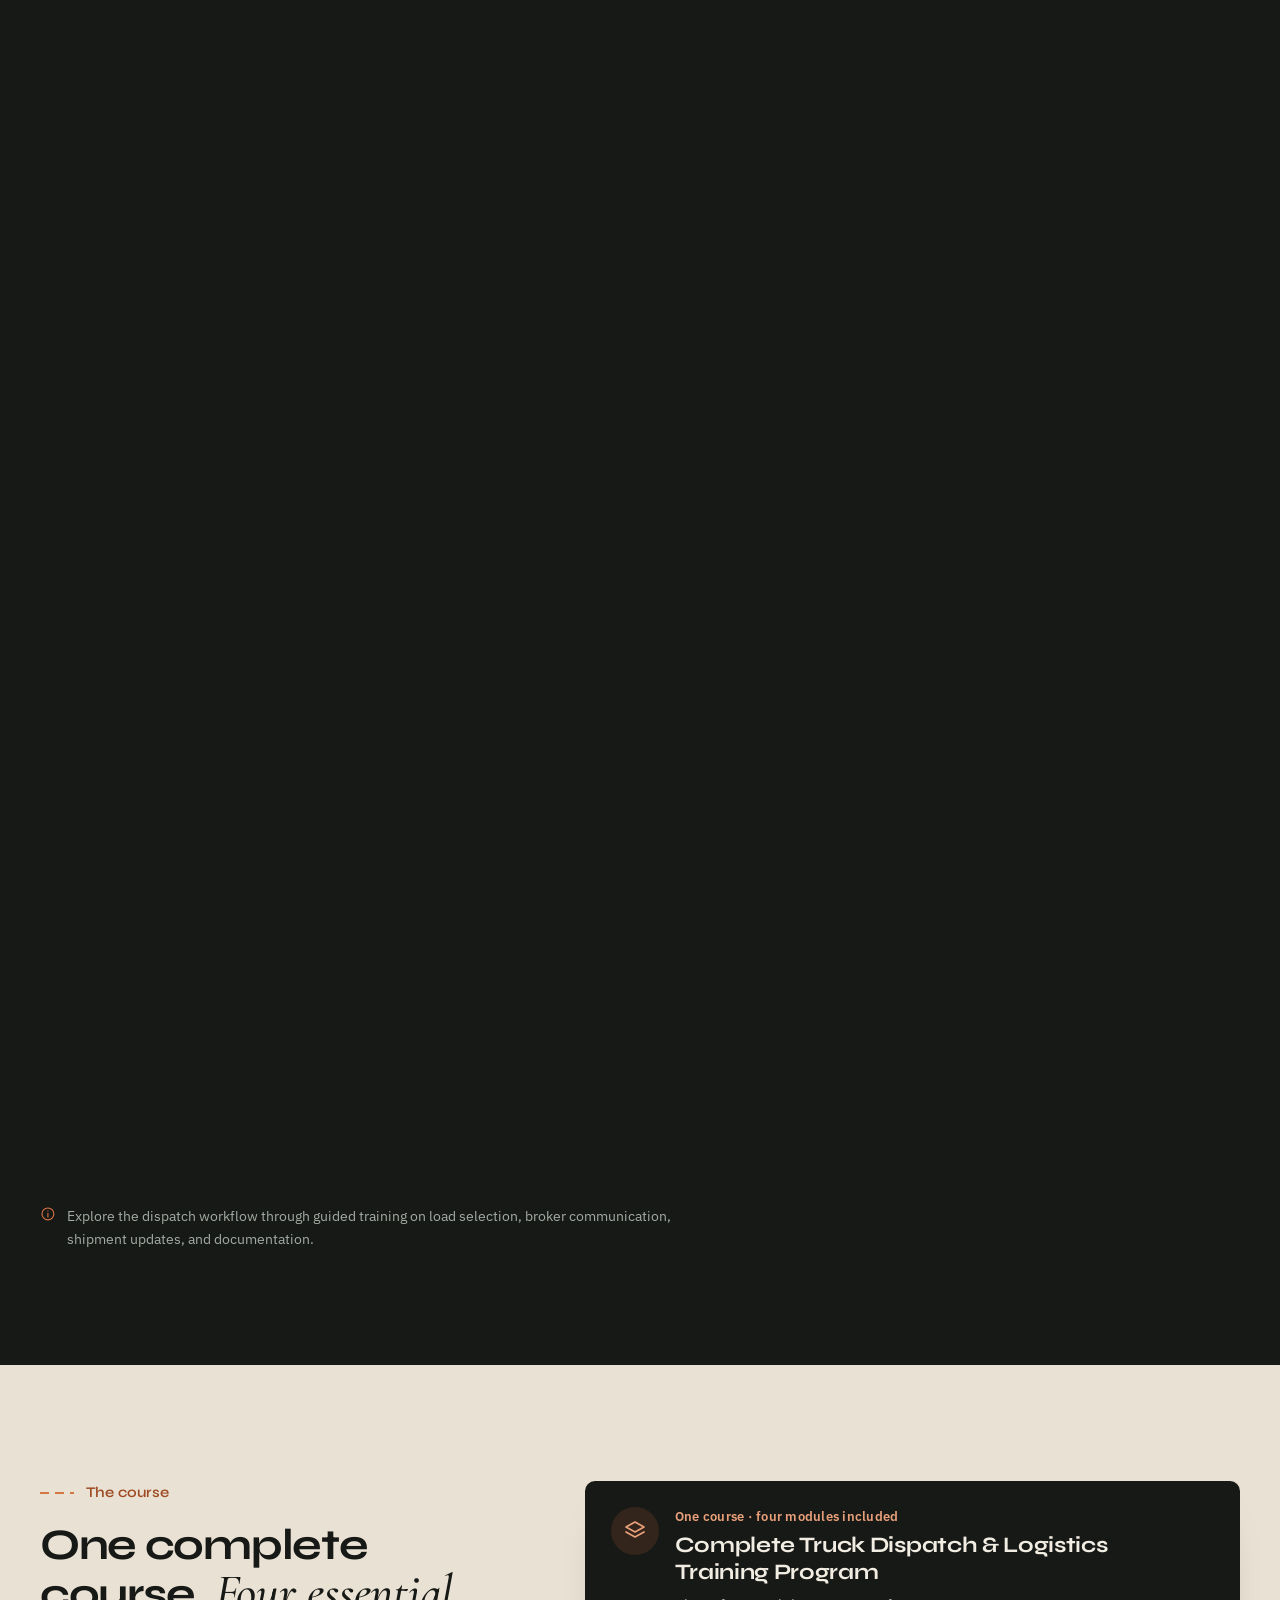
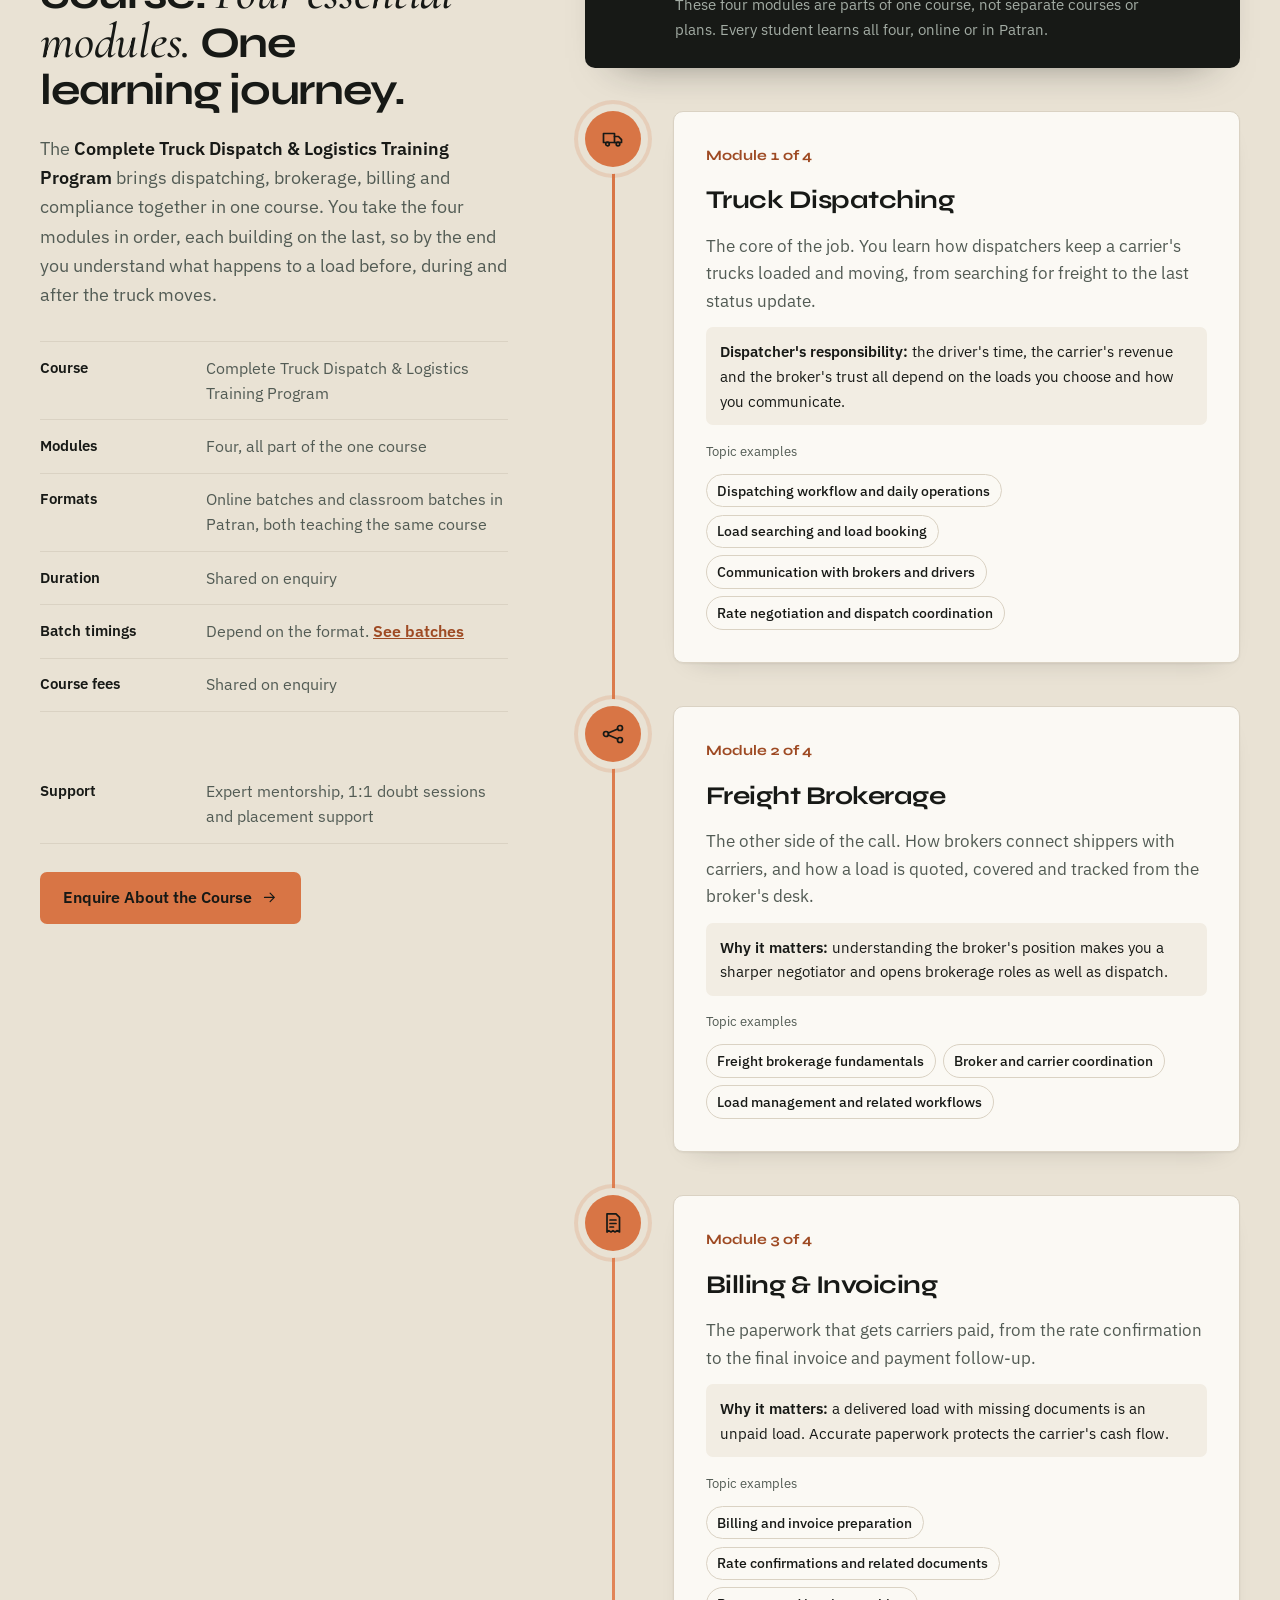
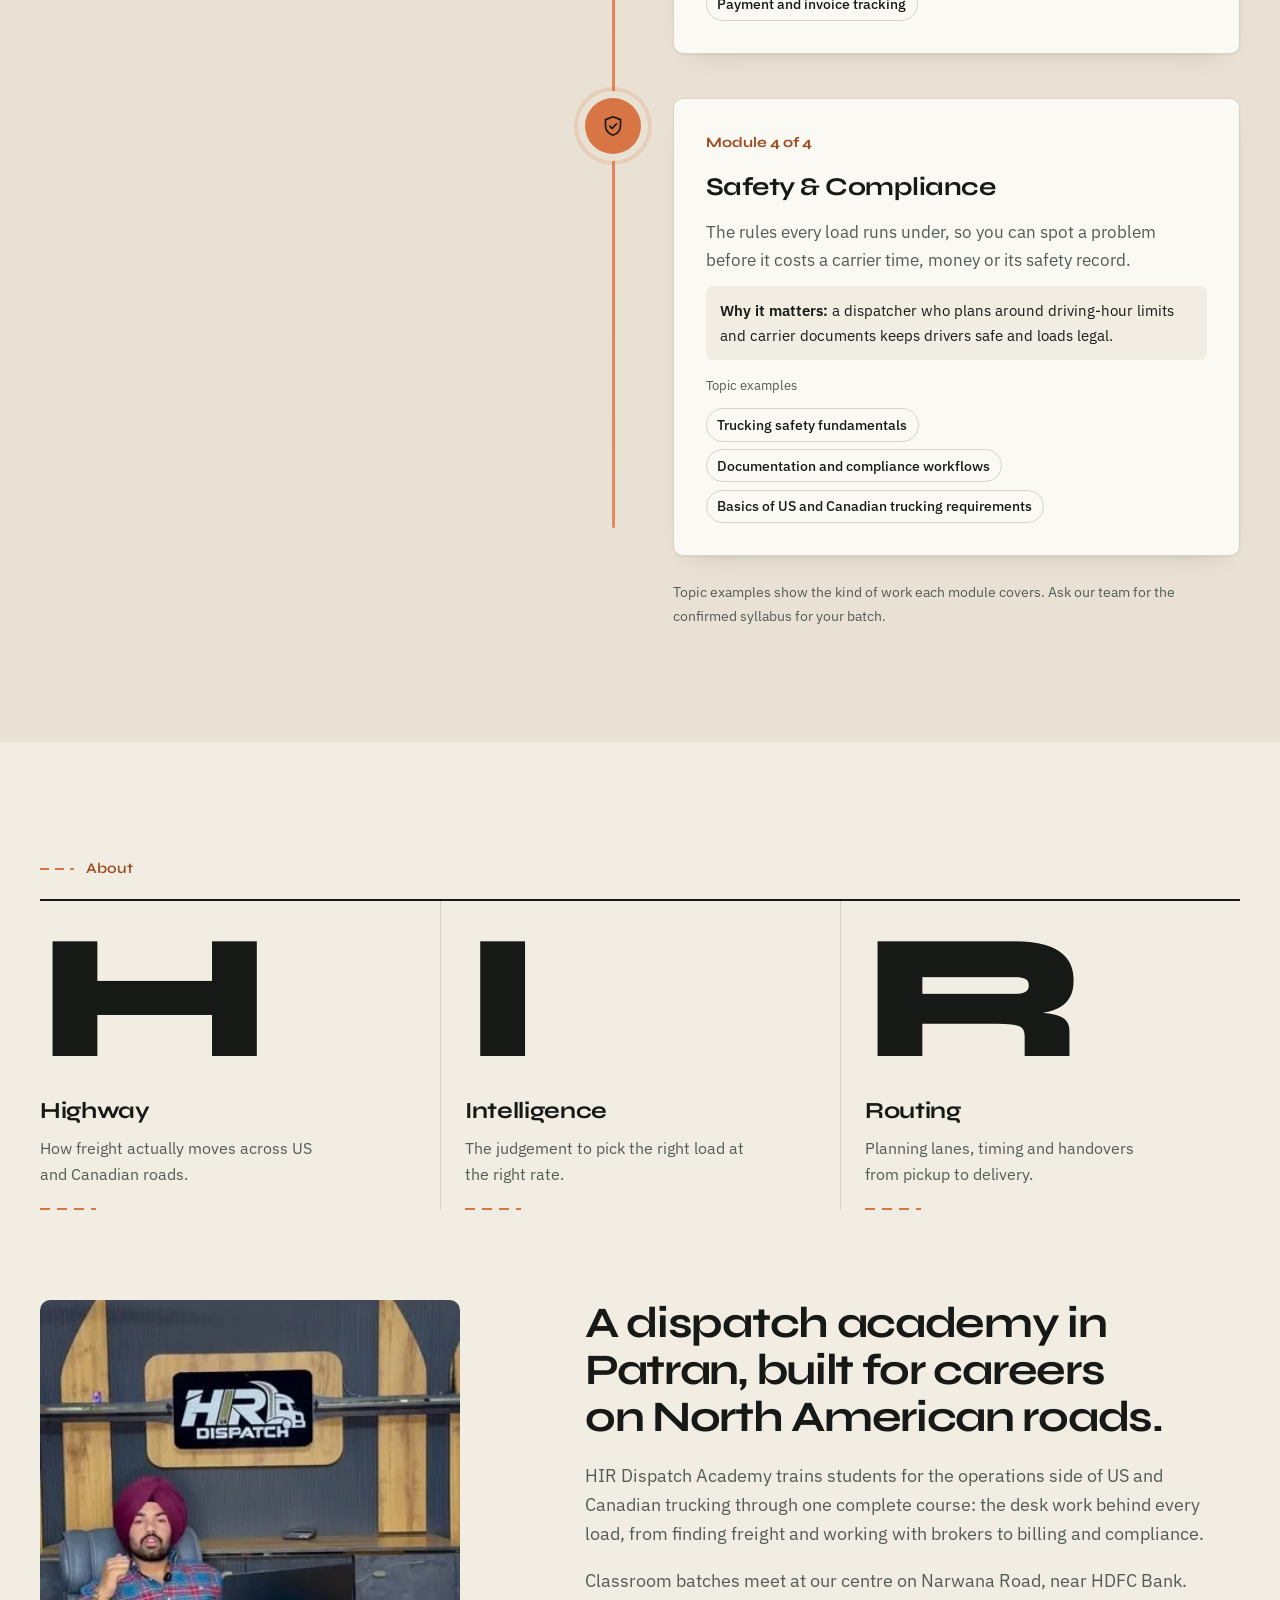
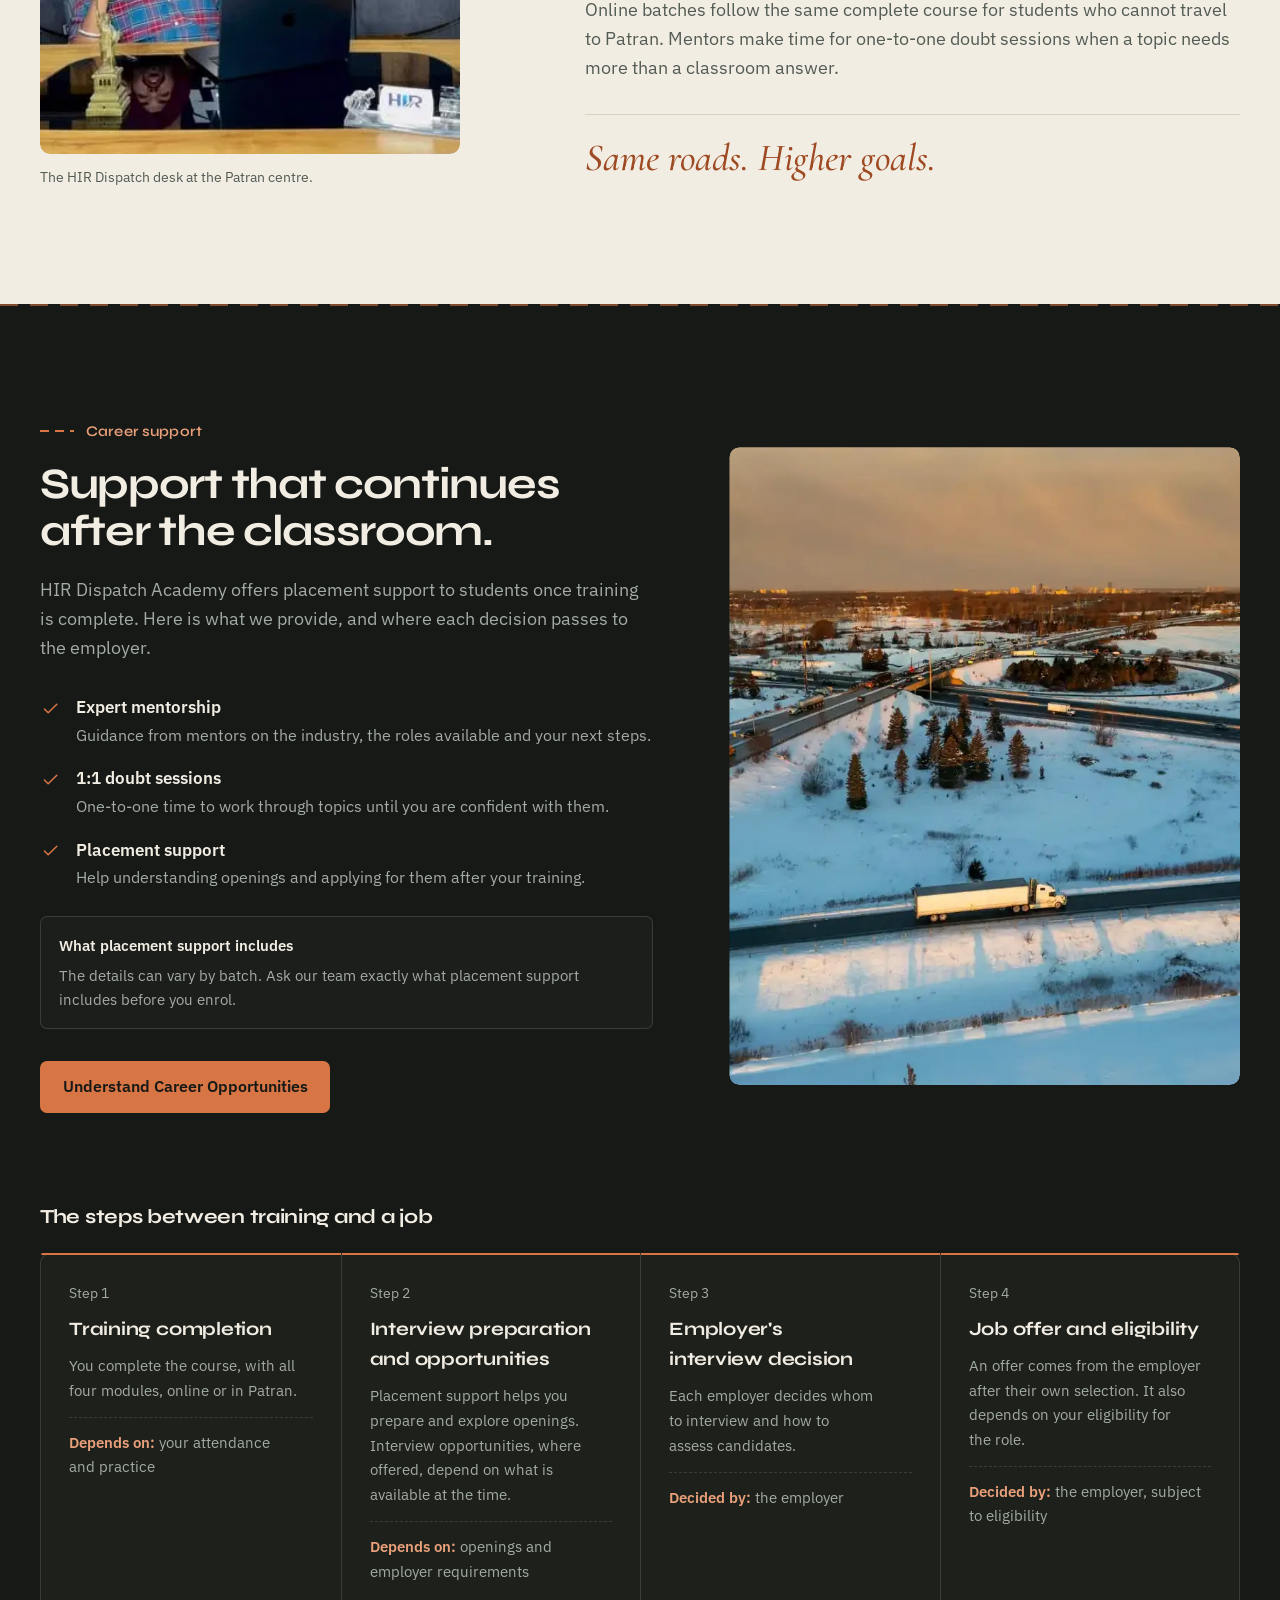
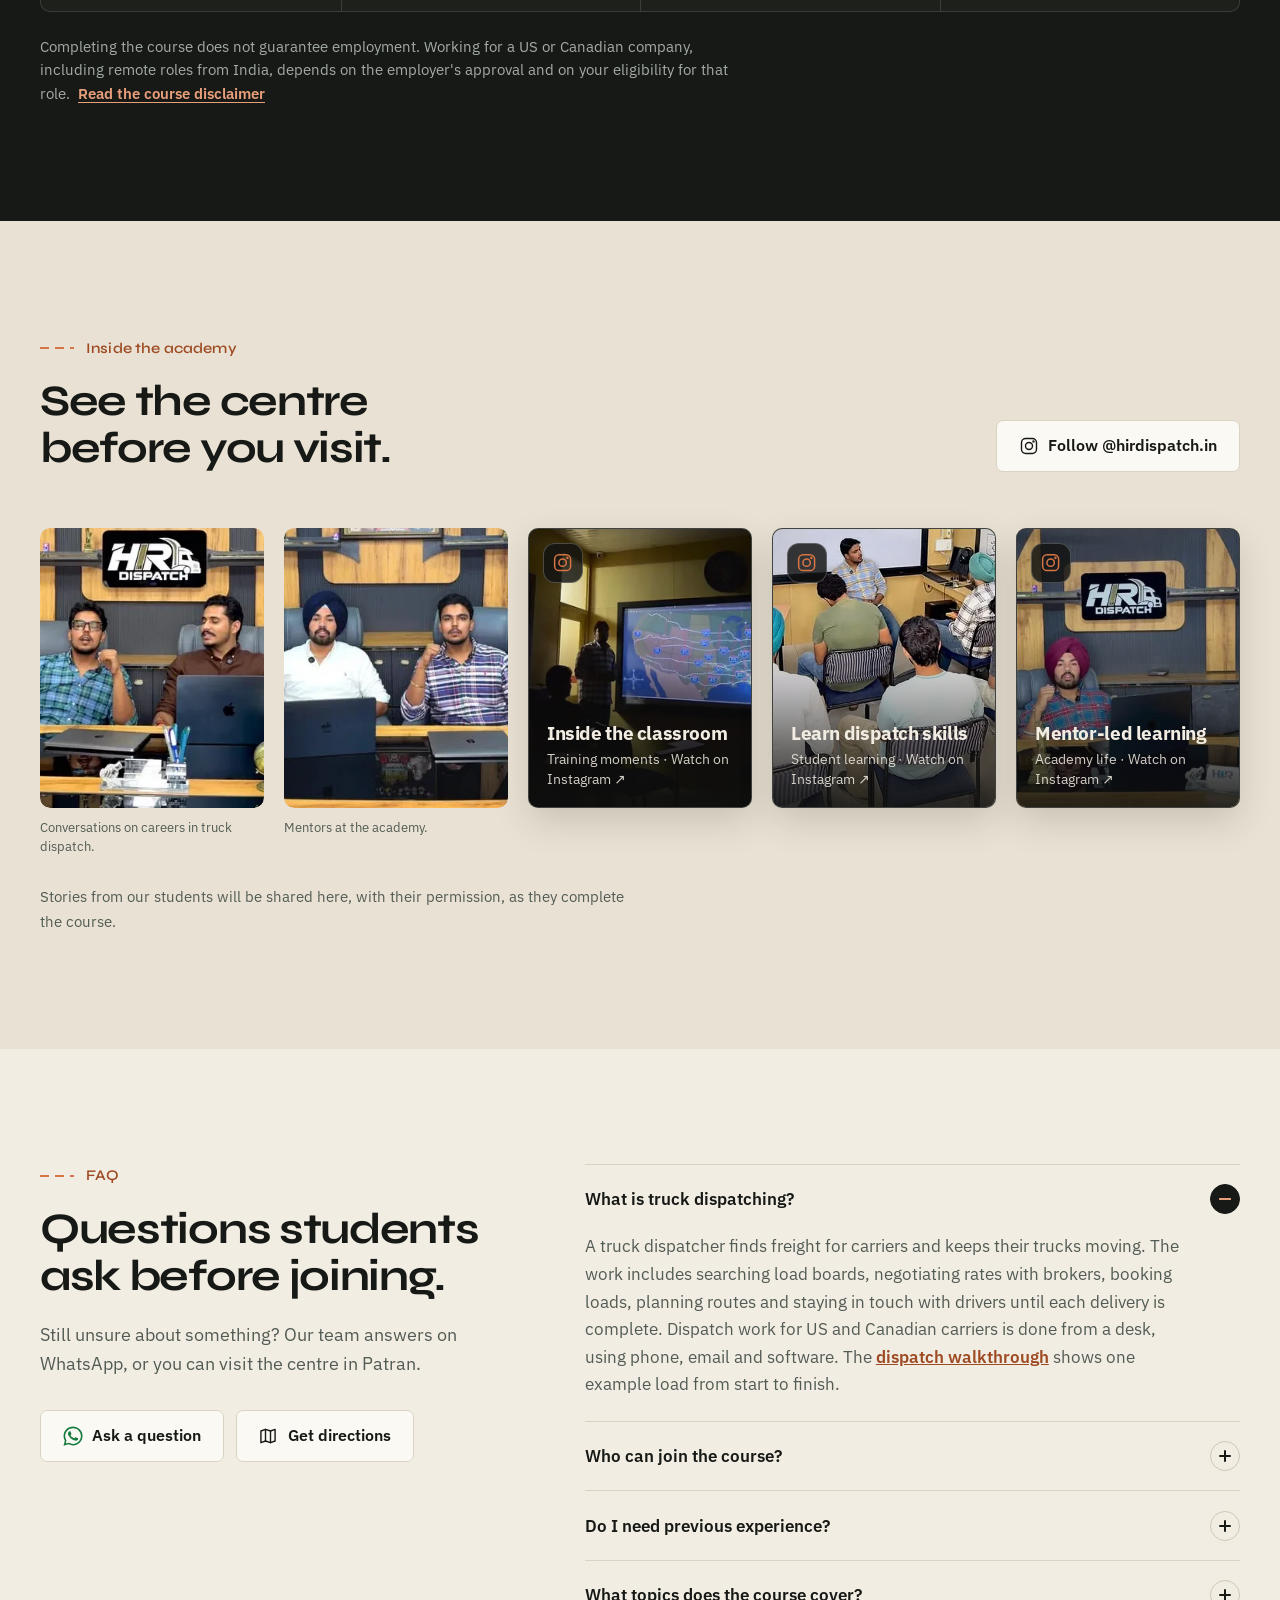
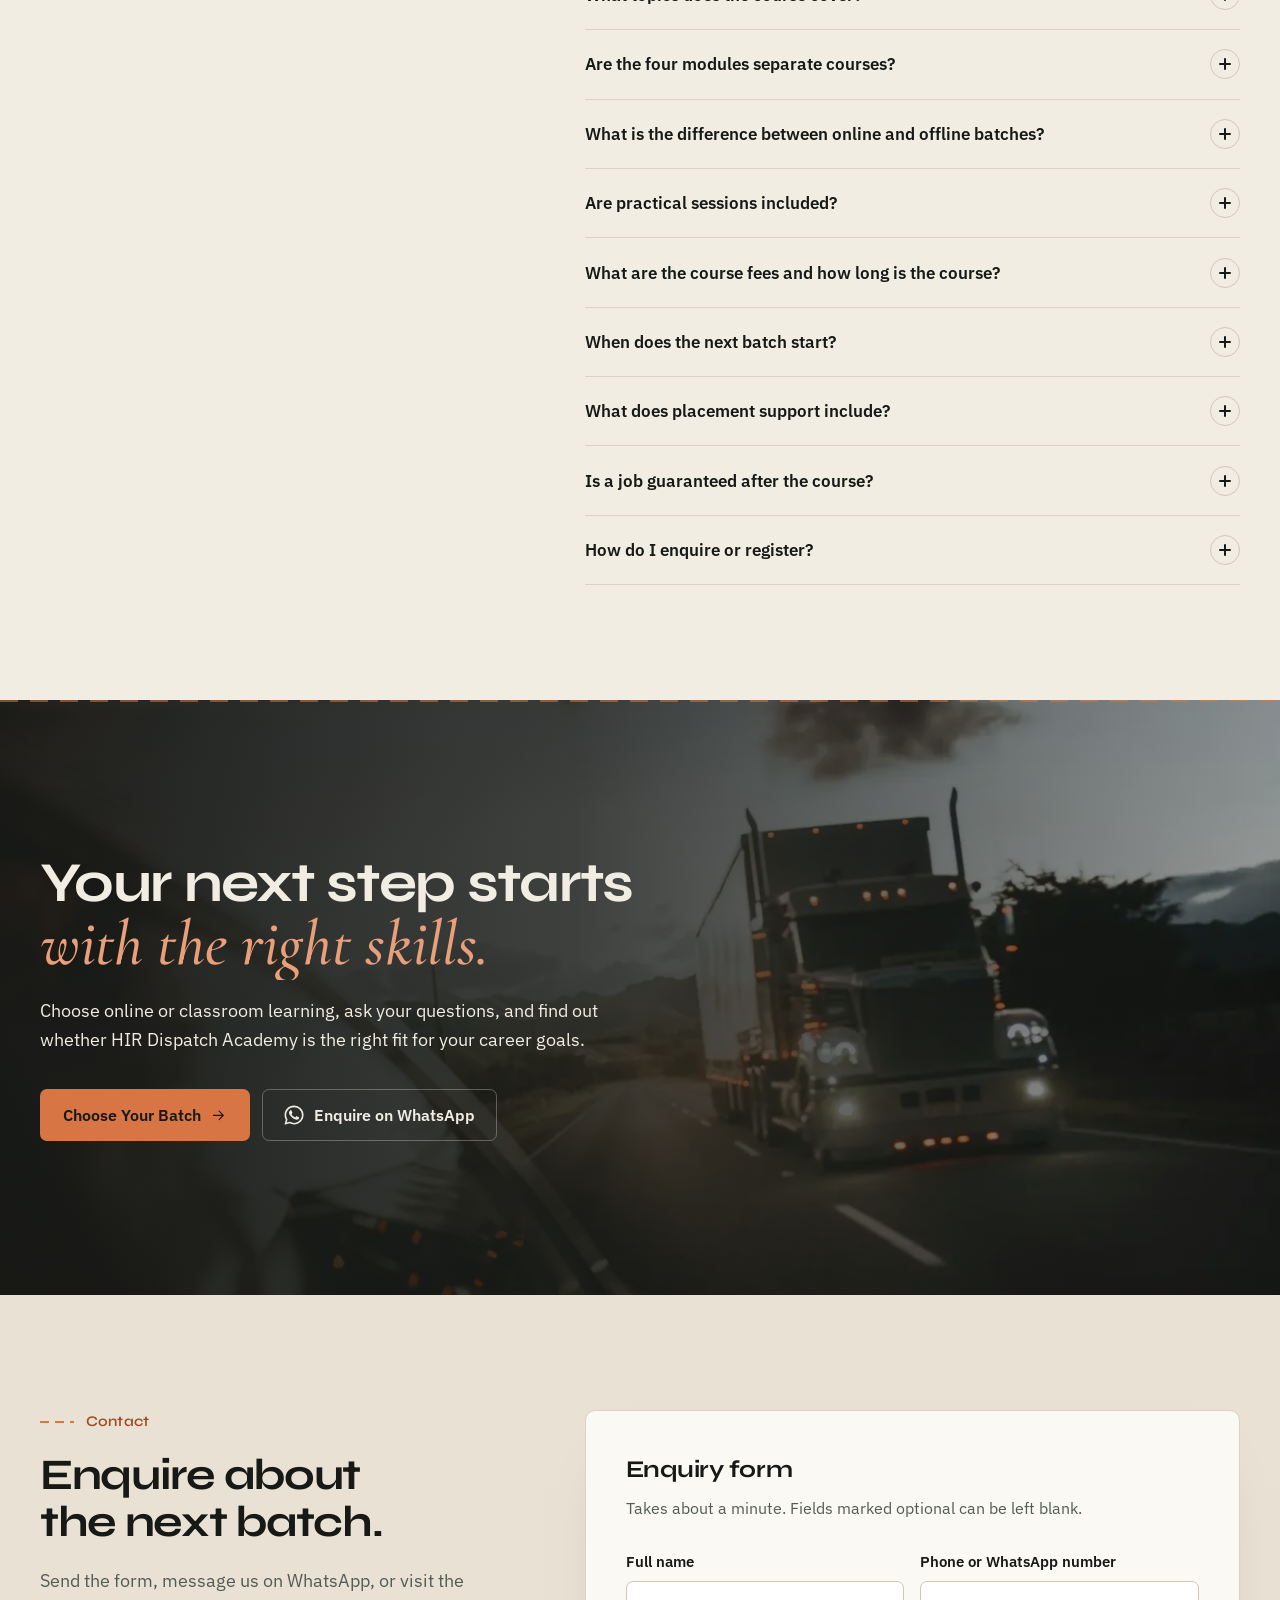
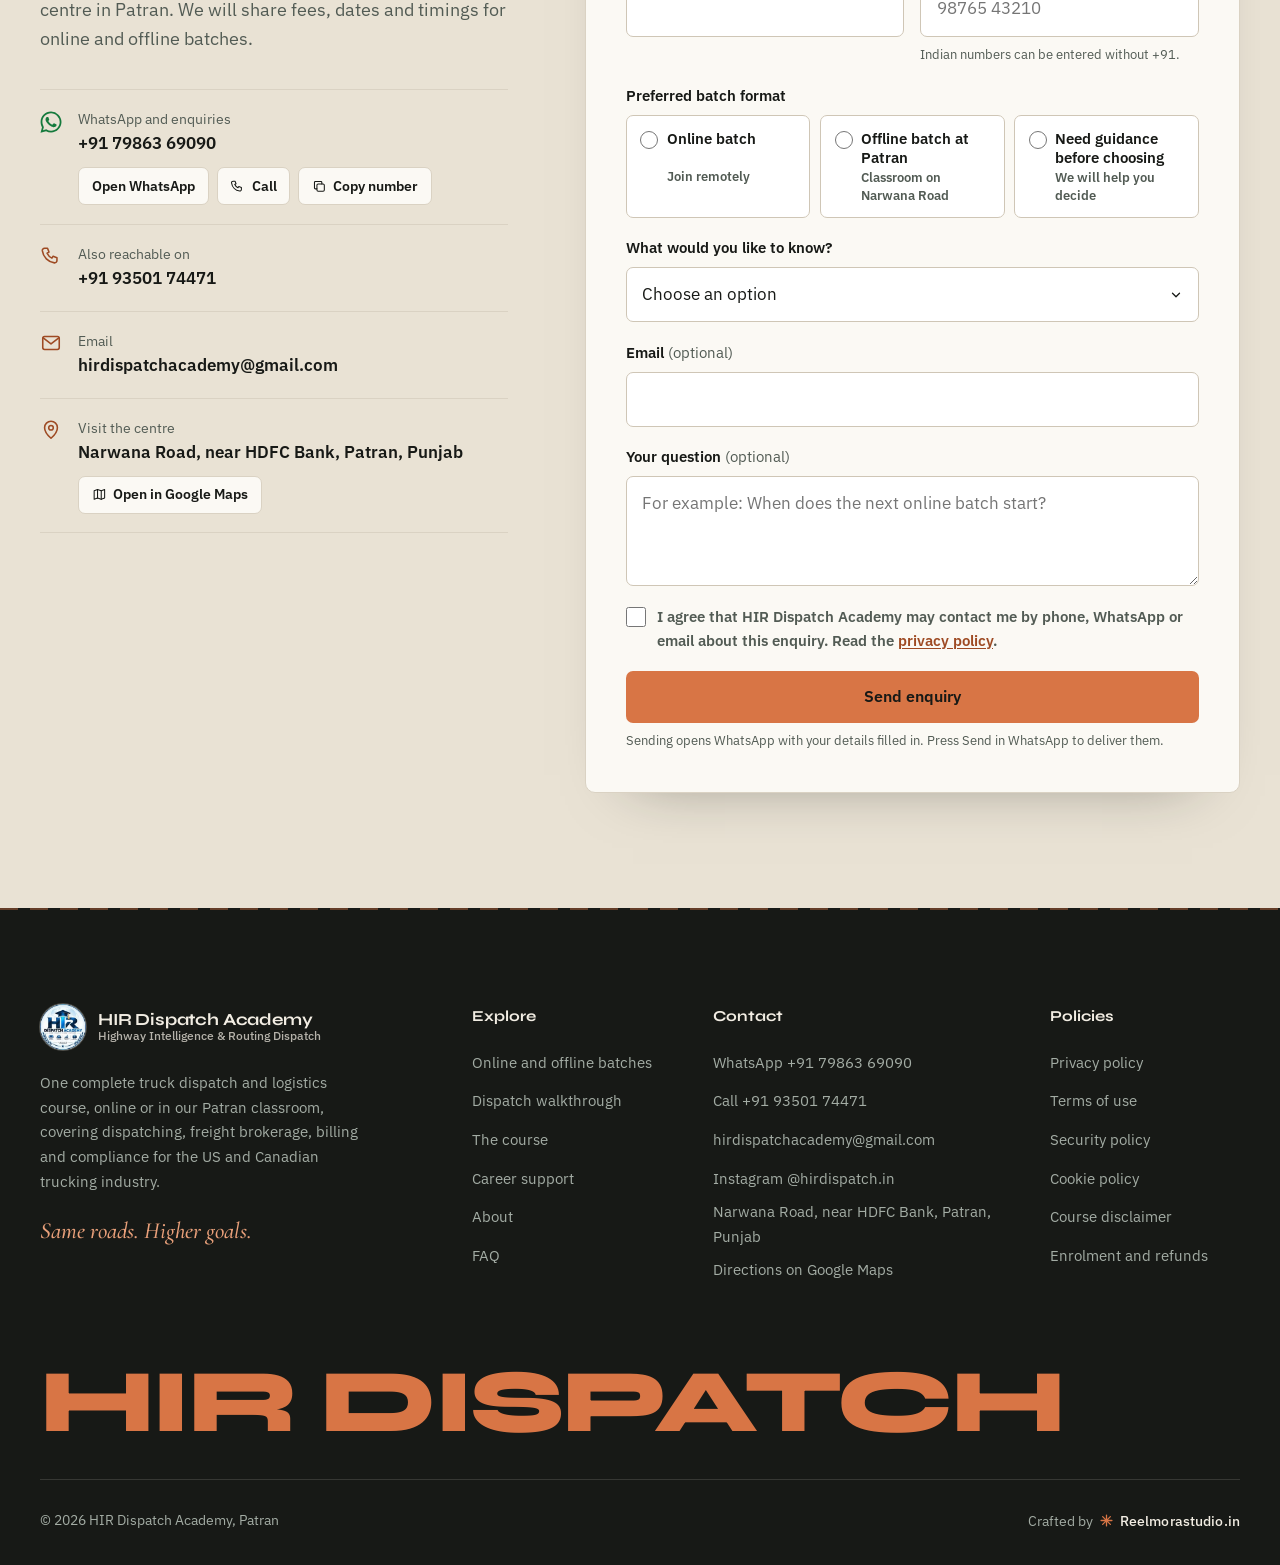
==== commit 26696df4: "Port the premium motion layer (v4) from GitHub commit b0c925b Three-way merge of the original page (" ====
--- a/site/index.html
+++ b/site/index.html
@@ -823,6 +823,144 @@
 @keyframes hirIntroRise{from{opacity:0;transform:translateY(10px)}to{opacity:1;transform:none}}
 @keyframes hirIntroLine{from{transform:scaleX(0)}to{transform:scaleX(1)}}
 @keyframes hirIntroSweep{0%{transform:translateX(-12%);opacity:0}35%{opacity:1}100%{transform:translateX(12%);opacity:.5}}
+
+/* =====================================================================
+   Premium motion layer (v4)
+   Everything below only refines what is already on the page. Hidden start states apply only when the
+   script adds .motion-ok (motion allowed + IntersectionObserver available), so content is never lost
+   without JavaScript, with reduced motion, or in print.
+   ===================================================================== */
+p,.lead,.walk__sum,.path__purpose{text-wrap:pretty}
+.h2{letter-spacing:-.03em}
+.on-dark.sec,.final,.footer{position:relative}
+
+/* ---- Masked headline lines (hero always; section titles when the script wraps them) ---- */
+.ln{display:block;overflow:hidden;padding:0 .14em .12em 0;margin:0 -.14em -.12em 0}
+.ln__in{display:block;will-change:transform}
+@media (prefers-reduced-motion:no-preference){
+  .hero h1 .ln__in{animation:maskUp 1.15s var(--ease-out) backwards;animation-delay:calc(var(--d,0) * 95ms + 90ms)}
+  .has-intro .hero h1 .ln__in{animation-delay:calc(var(--d,0) * 95ms + 1080ms)}
+  .has-intro.intro-skip .hero h1 .ln__in{animation-name:maskUpNow;animation-delay:calc(var(--d,0) * 70ms)}
+}
+@keyframes maskUp{from{transform:translateY(112%)}to{transform:none}}
+@keyframes maskUpNow{from{transform:translateY(112%)}to{transform:none}}
+.motion-ok .mask-wait .ln__in{transform:translateY(112%)}
+.motion-ok .mask-wait.play .ln__in{transform:none;transition:transform 1.15s var(--ease-out);transition-delay:calc(var(--d,0) * 80ms)}
+
+/* ---- Hero photos: a slow depth drift while the hero scrolls away (scroll timelines only) ---- */
+@supports (animation-timeline: view()){
+  @media (prefers-reduced-motion:no-preference) and (min-width:901px){
+    .collage__main{animation:driftA linear both;animation-timeline:view();animation-range:exit 0% exit 100%}
+    .collage__sub{animation:driftB linear both;animation-timeline:view();animation-range:exit 0% exit 100%}
+  }
+}
+@keyframes driftA{to{transform:translateY(-26px)}}
+@keyframes driftB{to{transform:translateY(-62px)}}
+@media (hover:hover) and (pointer:fine){
+  .collage__main img{transition:transform 1.2s var(--ease-out),filter .6s}
+  .collage:hover .collage__main img{transform:scale(1.025)}
+}
+
+/* ---- Scroll reveals: staggered rise, images unmask ---- */
+.rv.play{animation:none}
+.motion-ok .rv-wait{opacity:0;transform:translateY(26px)}
+.motion-ok .rv-wait.play{opacity:1;transform:none;transition:opacity .95s var(--ease-out),transform 1.1s var(--ease-out),clip-path 1.3s var(--ease-out);transition-delay:calc(var(--d,0) * 85ms)}
+.motion-ok .rv-wait .frame,.motion-ok .career__media.rv-wait,.motion-ok .about figure.rv-wait img{clip-path:inset(10% 8% 10% 8% round 10px)}
+.motion-ok .rv-wait.play .frame,.motion-ok .about figure.rv-wait.play img{clip-path:inset(0 0 0 0 round 10px);transition:clip-path 1.3s var(--ease-out);transition-delay:calc(var(--d,0) * 85ms + 60ms)}
+.motion-ok .career__media.rv-wait.play{clip-path:inset(0 0 0 0 round 10px)}
+
+/* ---- Section seams: a copper lane line draws across the top of each dark section ---- */
+.seam::after{content:"";position:absolute;left:0;right:0;top:0;height:2px;z-index:1;pointer-events:none;background:repeating-linear-gradient(90deg,rgba(216,117,69,.55) 0 18px,transparent 18px 30px);transform-origin:left center;transition:transform 1.6s var(--ease-out)}
+.motion-ok .seam:not(.in-view)::after{transform:scaleX(0)}
+.footer.seam::after{background:repeating-linear-gradient(90deg,rgba(216,117,69,.4) 0 18px,transparent 18px 30px)}
+
+/* ---- Navigation ---- */
+.nav a{transition:opacity .2s,color .25s}
+.site-header.solid .nav a:hover,.site-header.solid .nav a[aria-current="true"]{color:var(--copper-ink)}
+.mnav ul{counter-reset:mn}
+.mnav li a{justify-content:flex-start;gap:1rem}
+.mnav li a::before{counter-increment:mn;content:counter(mn,decimal-leading-zero);font-family:var(--body);font-weight:600;font-size:.78rem;letter-spacing:.04em;color:var(--copper-soft);min-width:1.6rem;font-variant-numeric:tabular-nums}
+.mnav li a::after{content:"\2192";margin-left:auto;font-family:var(--body);font-weight:400;font-size:1.1rem;color:var(--on-dark-muted);transform:translateX(-6px);opacity:.5;transition:transform .35s var(--ease),opacity .35s,color .25s}
+.mnav li a:hover::after,.mnav li a:focus-visible::after{transform:none;opacity:1;color:var(--copper-soft)}
+@media (prefers-reduced-motion:no-preference){
+  .mnav:not([hidden]){animation:mnavIn .4s var(--ease-out)}
+  .mnav:not([hidden]) li,.mnav:not([hidden]) .mnav__foot{animation:mnavItem .6s var(--ease-out) backwards}
+  .mnav li:nth-child(1){animation-delay:60ms}.mnav li:nth-child(2){animation-delay:105ms}.mnav li:nth-child(3){animation-delay:150ms}
+  .mnav li:nth-child(4){animation-delay:195ms}.mnav li:nth-child(5){animation-delay:240ms}.mnav li:nth-child(6){animation-delay:285ms}
+  .mnav li:nth-child(7){animation-delay:330ms}.mnav .mnav__foot{animation-delay:390ms}
+  .menu-btn .icon{transition:transform .35s var(--ease)}
+  body.menu-open .menu-btn .icon{transform:rotate(90deg)}
+}
+@keyframes mnavIn{from{opacity:0}to{opacity:1}}
+@keyframes mnavItem{from{opacity:0;transform:translateY(14px)}to{opacity:1;transform:none}}
+
+/* ---- Buttons and links ---- */
+.btn--dark-line::before,.btn--line::before{content:"";position:absolute;inset:0;z-index:-1;transform:scaleX(0);transform-origin:right center;transition:transform .55s var(--ease-out)}
+.btn--dark-line::before{background:rgba(216,117,69,.13)}
+.btn--line::before{background:rgba(23,25,22,.045)}
+.btn--dark-line:hover::before,.btn--line:hover::before{transform:scaleX(1);transform-origin:left center}
+.btn--primary:active{box-shadow:0 4px 14px -8px rgba(216,117,69,.8)}
+.textlink{text-decoration:none;background:linear-gradient(currentColor,currentColor) left bottom/100% 1px no-repeat;transition:background-size .4s var(--ease-out)}
+.textlink:hover{background-size:0 1px;background-position:right bottom}
+.route-card .textlink{background-position:left calc(50% + .72em)}
+.chip-btn:active,.format-link:active{transform:scale(.98)}
+.chip-btn,.format-link{transition:border-color .2s,background-color .2s,transform .2s var(--ease)}
+
+/* ---- Batches ---- */
+.route-card::before{transition:height .45s var(--ease-out)}
+.route-card:hover::before{height:5px}
+.route-card__icon{transition:transform .5s var(--ease-out)}
+.route-card:hover .route-card__icon{transform:translateY(-3px) rotate(-4deg)}
+@media (prefers-reduced-motion:no-preference){
+  .fork path{animation:forkFlow 1.6s linear infinite paused}
+  .fork.in-view path{animation-play-state:running;animation-iteration-count:2}
+}
+@keyframes forkFlow{to{stroke-dashoffset:-48}}
+
+/* ---- Course: the four modules read as one route ---- */
+.path::after{content:"";position:absolute;left:27px;top:28px;bottom:28px;width:3px;border-radius:2px;background:linear-gradient(180deg,var(--copper),var(--copper-hi));transform-origin:center top;transform:scaleY(var(--path-p,0));transition:transform .25s linear}
+.path__pin{transition:background-color .45s,color .45s,box-shadow .45s,transform .45s var(--ease)}
+.path > li.is-lit .path__pin{background:var(--copper);color:var(--ink);box-shadow:0 0 0 7px var(--ivory-2),0 0 0 11px rgba(216,117,69,.18)}
+.path__body{position:relative}
+.path__body::before{content:"";position:absolute;left:-1px;top:18px;bottom:18px;width:3px;border-radius:0 3px 3px 0;background:var(--copper);transform:scaleY(0);transform-origin:center top;transition:transform .55s var(--ease-out)}
+.path > li:hover .path__body::before,.path > li:focus-within .path__body::before{transform:scaleY(1)}
+.path h3{transition:color .3s}
+.path > li:hover h3{color:var(--copper-ink)}
+.topics li{transition:border-color .25s,background-color .25s,transform .3s var(--ease)}
+@media (hover:hover) and (pointer:fine){.topics li:hover{border-color:var(--copper);background:var(--copper-wash);transform:translateY(-1px)}}
+@media (max-width:760px){.path::after{left:21px}}
+
+/* ---- Career: each step lights its lane in turn ---- */
+.stage{position:relative}
+.stage::before{content:"";position:absolute;left:0;right:0;top:-1px;height:2px;background:var(--copper);transform-origin:left center}
+.motion-ok .stage.rv-wait::before{transform:scaleX(0)}
+.motion-ok .stage.rv-wait.play::before{transform:scaleX(1);transition:transform 1.1s var(--ease-out);transition-delay:calc(var(--d,0) * 140ms + 200ms)}
+.stage:first-child::before{border-top-left-radius:var(--r)}
+.stage:last-child::before{border-top-right-radius:var(--r)}
+@media (max-width:1100px){.stage:nth-child(n+3)::before{top:-1px}}
+.stage h4{transition:color .3s}
+.stage:hover h4{color:var(--copper-soft)}
+.career__media img{transition:transform 1.4s var(--ease-out)}
+@media (hover:hover) and (pointer:fine){.career__media:hover img{transform:scale(1.03)}}
+
+/* ---- FAQ ---- */
+.faq-list summary{transition:color .2s,padding-left .35s var(--ease)}
+@media (hover:hover) and (pointer:fine){.faq-list summary:hover{padding-left:.35rem}}
+.faq-list details[open] summary{color:var(--text)}
+
+/* ---- Final call to action: the photo settles in, the heading unmasks ---- */
+.motion-ok .final__img{transform:scale(1.08);transition:transform 2.8s var(--ease-out)}
+.motion-ok .final.in-view .final__img{transform:none}
+.final h2 .ln__in{max-width:17ch}
+
+/* ---- Footer: a closing wordmark that fills with copper ---- */
+.footer{overflow:hidden}
+.footer__mark{margin:clamp(44px,6vw,80px) 0 0;font-family:var(--display);font-weight:800;text-transform:uppercase;white-space:nowrap;font-size:min(7vw,6.4rem);line-height:.86;letter-spacing:-.03em;color:transparent;background:linear-gradient(90deg,var(--copper) 0 50%,rgba(242,237,227,.07) 50%) right center/200% 100% no-repeat;-webkit-background-clip:text;background-clip:text;transition:background-position 2.4s var(--ease-out);user-select:none}
+.footer.in-view .footer__mark{background-position:left center}
+.footer__mark + .footer__bar{margin-top:clamp(24px,3vw,40px)}
+@supports not ((-webkit-background-clip:text) or (background-clip:text)){.footer__mark{color:rgba(242,237,227,.08)}}
+
+@media print{.motion-ok .rv-wait,.motion-ok .mask-wait .ln__in{opacity:1!important;transform:none!important;clip-path:none!important}}
 </style>
 <noscript><style>dialog.policy{display:block;position:static;width:auto;max-width:880px;max-height:none;margin:32px auto;border:1px solid var(--line);box-shadow:none;overflow:visible}dialog.policy .icon-btn{display:none}dialog.policy .policy__head{position:static}</style></noscript>
 </head>
@@ -985,7 +1123,7 @@
   <div class="wrap hero__grid">
     <div>
       <p class="hero__where" data-load style="--d:0"><svg class="icon" aria-hidden="true"><use href="#i-pin"/></svg>Online batches and classroom batches in Patran, Punjab</p>
-      <h1 id="hero-title"><span data-load style="--d:1">Truck dispatch</span> <span class="serif" data-load style="--d:2">&amp; logistics training,</span> <span data-load style="--d:3">in one course.</span></h1>
+      <h1 id="hero-title"><span class="ln"><span class="ln__in" style="--d:1">Truck dispatch</span></span> <span class="ln serif"><span class="ln__in" style="--d:2">&amp; logistics training,</span></span> <span class="ln"><span class="ln__in" style="--d:3">in one course.</span></span></h1>
       <p class="hero__sub" data-load style="--d:4">Learn the work behind every mile on the road: choosing freight, negotiating with brokers, handling paperwork and billing, and staying compliant in US and Canadian trucking. The Complete Truck Dispatch &amp; Logistics Training Program is built for beginners.</p>
       <div class="btn-row" data-load style="--d:5">
         <a class="btn btn--primary" href="#program">Explore the Course<svg class="icon btn__arrow" aria-hidden="true"><use href="#i-right"/></svg></a>
@@ -1732,6 +1870,7 @@
         </ul>
       </nav>
     </div>
+    <p class="footer__mark" aria-hidden="true">HIR Dispatch</p>
     <div class="footer__bar">
       <p>&copy; <span id="year">2026</span> HIR Dispatch Academy, Patran</p>
       <p class="credit">Crafted by
@@ -2336,19 +2475,80 @@
       el.classList.add("rv"); el.style.setProperty("--d", d++);
     });
   });
-  // Without IntersectionObserver (or with reduced motion) nothing is observed and everything simply stays visible.
+  // Dark sections get a lane line that draws across their top edge
+  $$(".on-dark.sec, .final, .footer").forEach((el) => el.classList.add("seam"));
+  // One observer marks the seams, the fork, the final photo and the footer wordmark once they are in view
+  const once = $$(".seam, .fork");
+  if ("IntersectionObserver" in window) {
+    const seen = new IntersectionObserver((entries) => entries.forEach((e) => {
+      if (e.isIntersecting) { e.target.classList.add("in-view"); seen.unobserve(e.target); }
+    }), { rootMargin: "0px 0px -12% 0px" });
+    once.forEach((el) => seen.observe(el));
+  } else once.forEach((el) => el.classList.add("in-view"));
+
+  // Without IntersectionObserver (or with reduced motion) nothing is hidden and everything simply stays visible.
   if (!reduce && "IntersectionObserver" in window) {
-    const waiting = $$(".rv").filter((el) => el.getBoundingClientRect().top > window.innerHeight * 1.1);
-    let left = waiting.length;
+    document.documentElement.classList.add("motion-ok");
+    const vh = window.innerHeight;
+    // Lists reveal item by item instead of as one block
+    [[".stages", ":scope > .stage"], [".faq-list", ":scope > details"], [".channels", ":scope > .channel"],
+     [".facts", ":scope > div"], [".footer__grid", ":scope > *"], [".gallery", ":scope > *"]].forEach(([p, c]) => $$(p).forEach((parent) => {
+      parent.classList.remove("rv");
+      $$(c, parent).forEach((el, i) => { el.classList.add("rv"); el.style.setProperty("--d", i); });
+    }));
+    // Section titles below the fold rise out of a mask, line block by line block
+    $$("main .sec .h2, .final h2").forEach((h) => {
+      if (h.getBoundingClientRect().top < vh) return;
+      h.classList.remove("rv");
+      const d = h.style.getPropertyValue("--d");
+      h.innerHTML = `<span class="ln"><span class="ln__in"${d ? ` style="--d:${d}"` : ""}>${h.innerHTML}</span></span>`;
+      h.classList.add("mask-wait");
+    });
+    const waiting = $$(".rv").filter((el) => el.getBoundingClientRect().top > vh);
+    waiting.forEach((el) => el.classList.add("rv-wait"));
+    const masked = $$(".mask-wait");
+    let left = waiting.length + masked.length;
+    const settle = (el) => {
+      // Once the entrance ends, hand the element back to its own hover transitions
+      const done = (e) => {
+        if (e.target !== el || e.propertyName !== "transform") return;
+        el.removeEventListener("transitionend", done);
+        el.classList.remove("rv-wait", "play");
+      };
+      el.addEventListener("transitionend", done);
+    };
     const io = new IntersectionObserver((entries) => {
       entries.forEach((e) => {
         if (!e.isIntersecting) return;
         e.target.classList.add("play");
+        if (e.target.classList.contains("rv-wait")) settle(e.target);
         io.unobserve(e.target);
         if (--left === 0) io.disconnect();
       });
-    }, { rootMargin: "0px 0px 12% 0px" });
-    waiting.forEach((el) => io.observe(el));
+    }, { rootMargin: "0px 0px -8% 0px" });
+    [...waiting, ...masked].forEach((el) => io.observe(el));
+  }
+
+  /* ---------- Course route: the line fills and each module's stop lights as it is reached ---------- */
+  const path = $(".path");
+  if (path) {
+    const items = $$(":scope > li", path);
+    const pinsP = items.map((li) => $(".path__pin", li));
+    let queued = false, near = !("IntersectionObserver" in window);
+    const paint = () => {
+      queued = false;
+      const r = path.getBoundingClientRect(), line = window.innerHeight * 0.62;
+      const first = pinsP[0].getBoundingClientRect(), last = pinsP[pinsP.length - 1].getBoundingClientRect();
+      const a = first.top + first.height / 2, b = last.top + last.height / 2;
+      path.style.setProperty("--path-p", clamp((line - a) / ((b - a) || 1), 0, 1).toFixed(4));
+      pinsP.forEach((p, i) => { const pr = p.getBoundingClientRect(); items[i].classList.toggle("is-lit", pr.top + pr.height / 2 <= line); });
+      void r;
+    };
+    const q = () => { if (near && !queued) { queued = true; requestAnimationFrame(paint); } };
+    if (!near) new IntersectionObserver(([e]) => { near = e.isIntersecting; q(); }, { rootMargin: "50% 0px" }).observe(path);
+    window.addEventListener("scroll", q, { passive: true });
+    window.addEventListener("resize", q);
+    q();
   }
 
   /* ---------- Dispatch Desk Walkthrough ----------
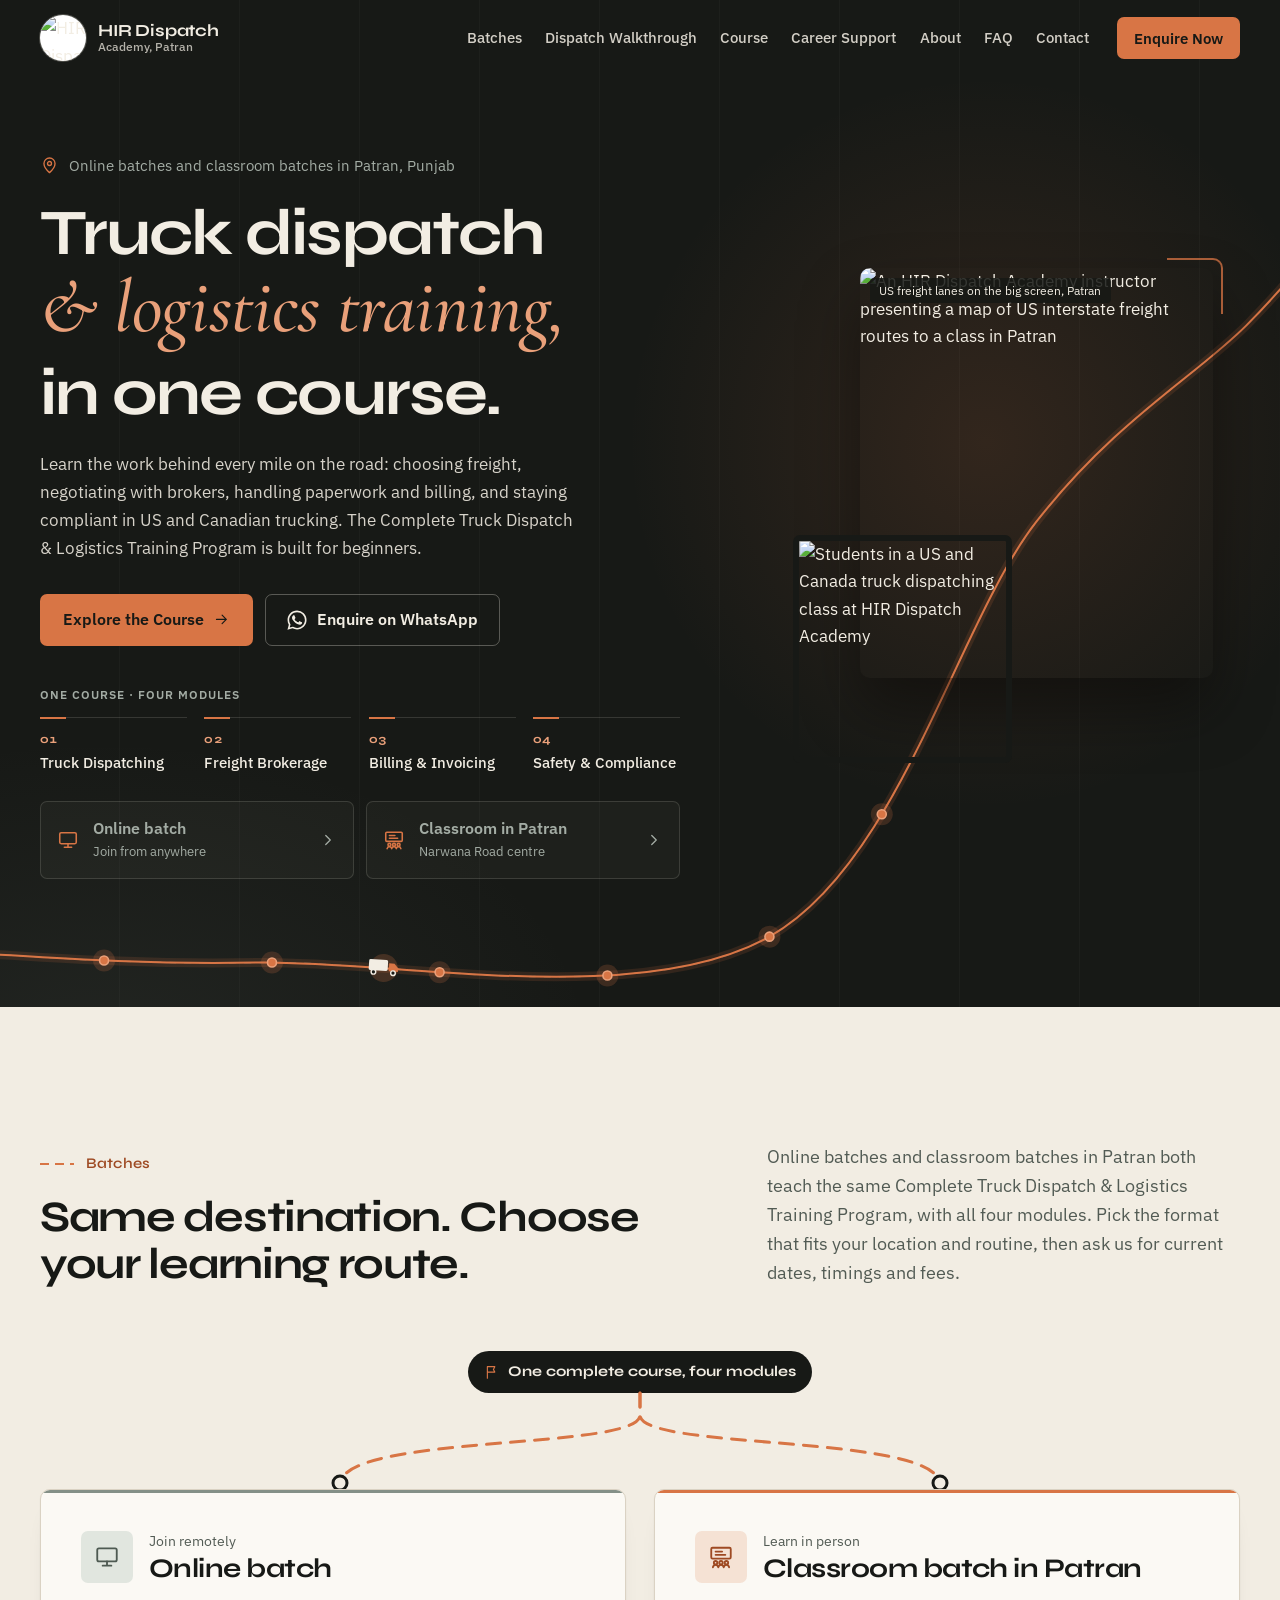
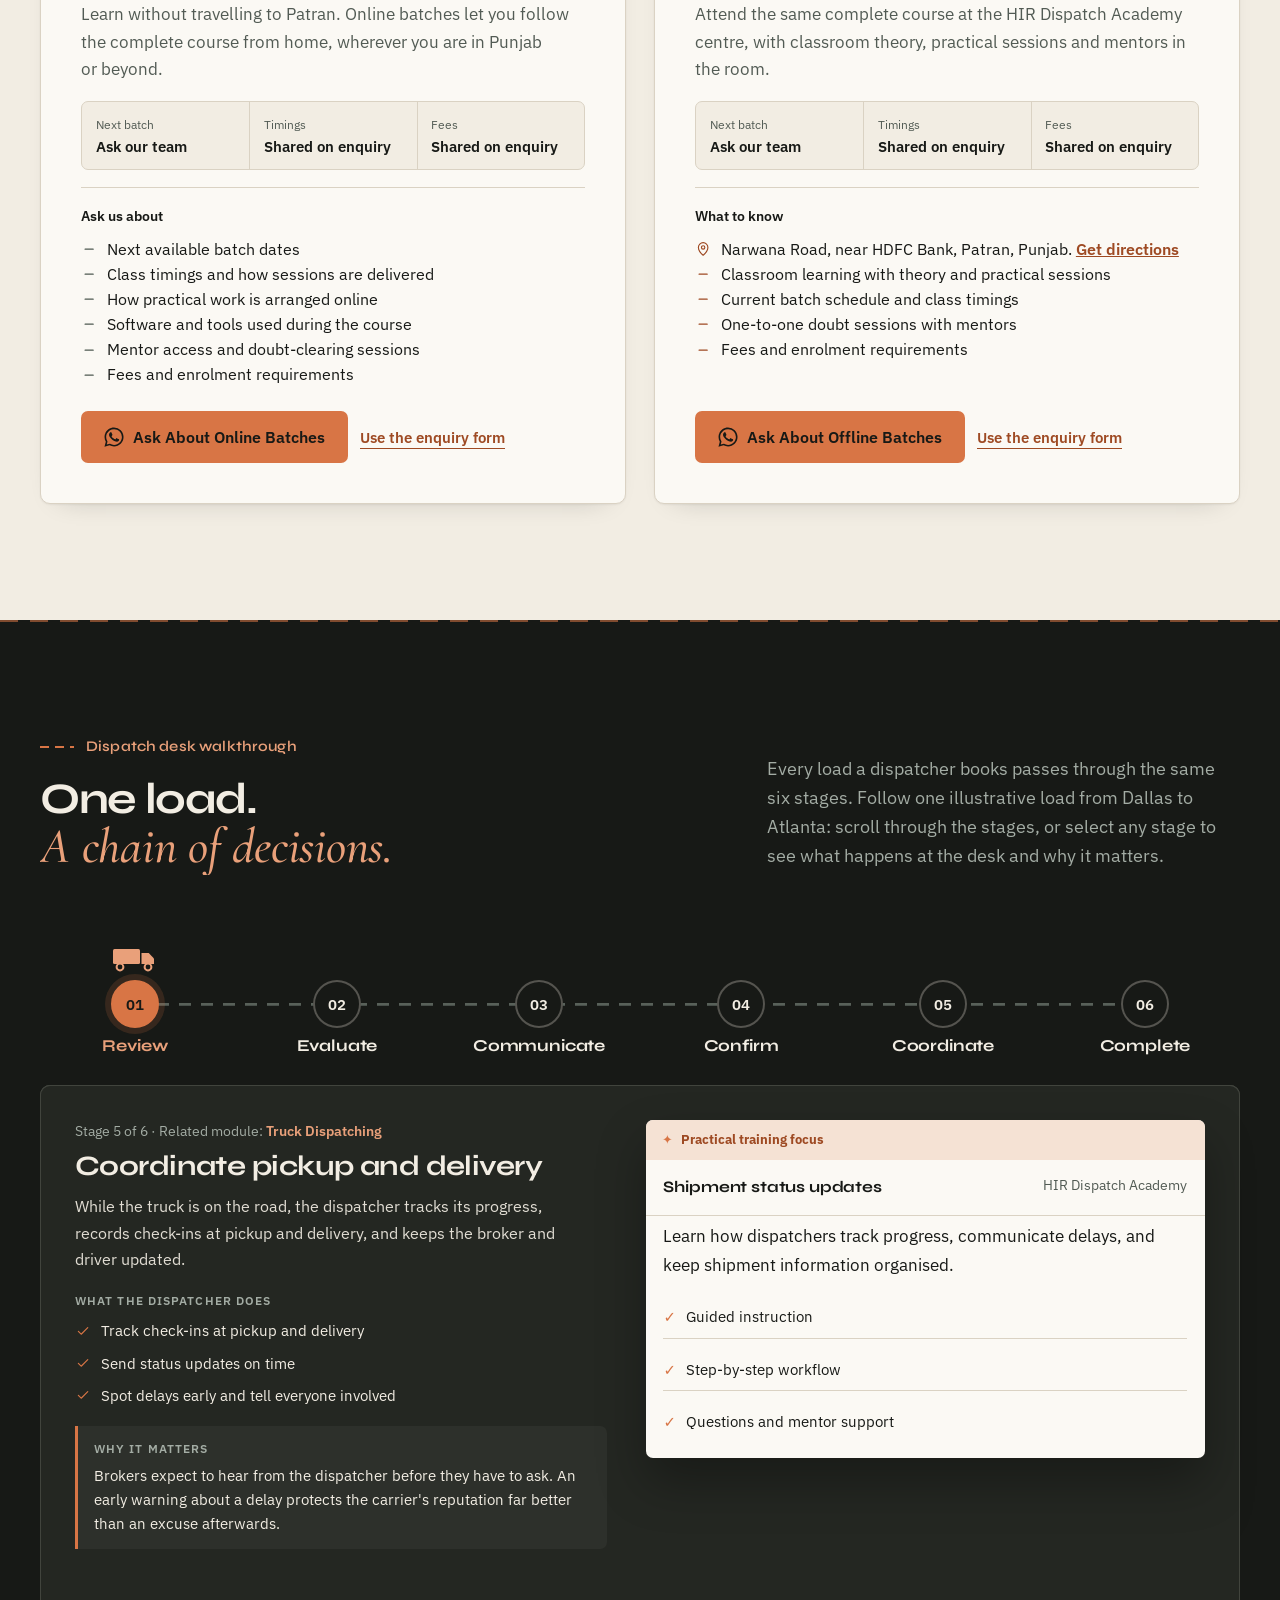
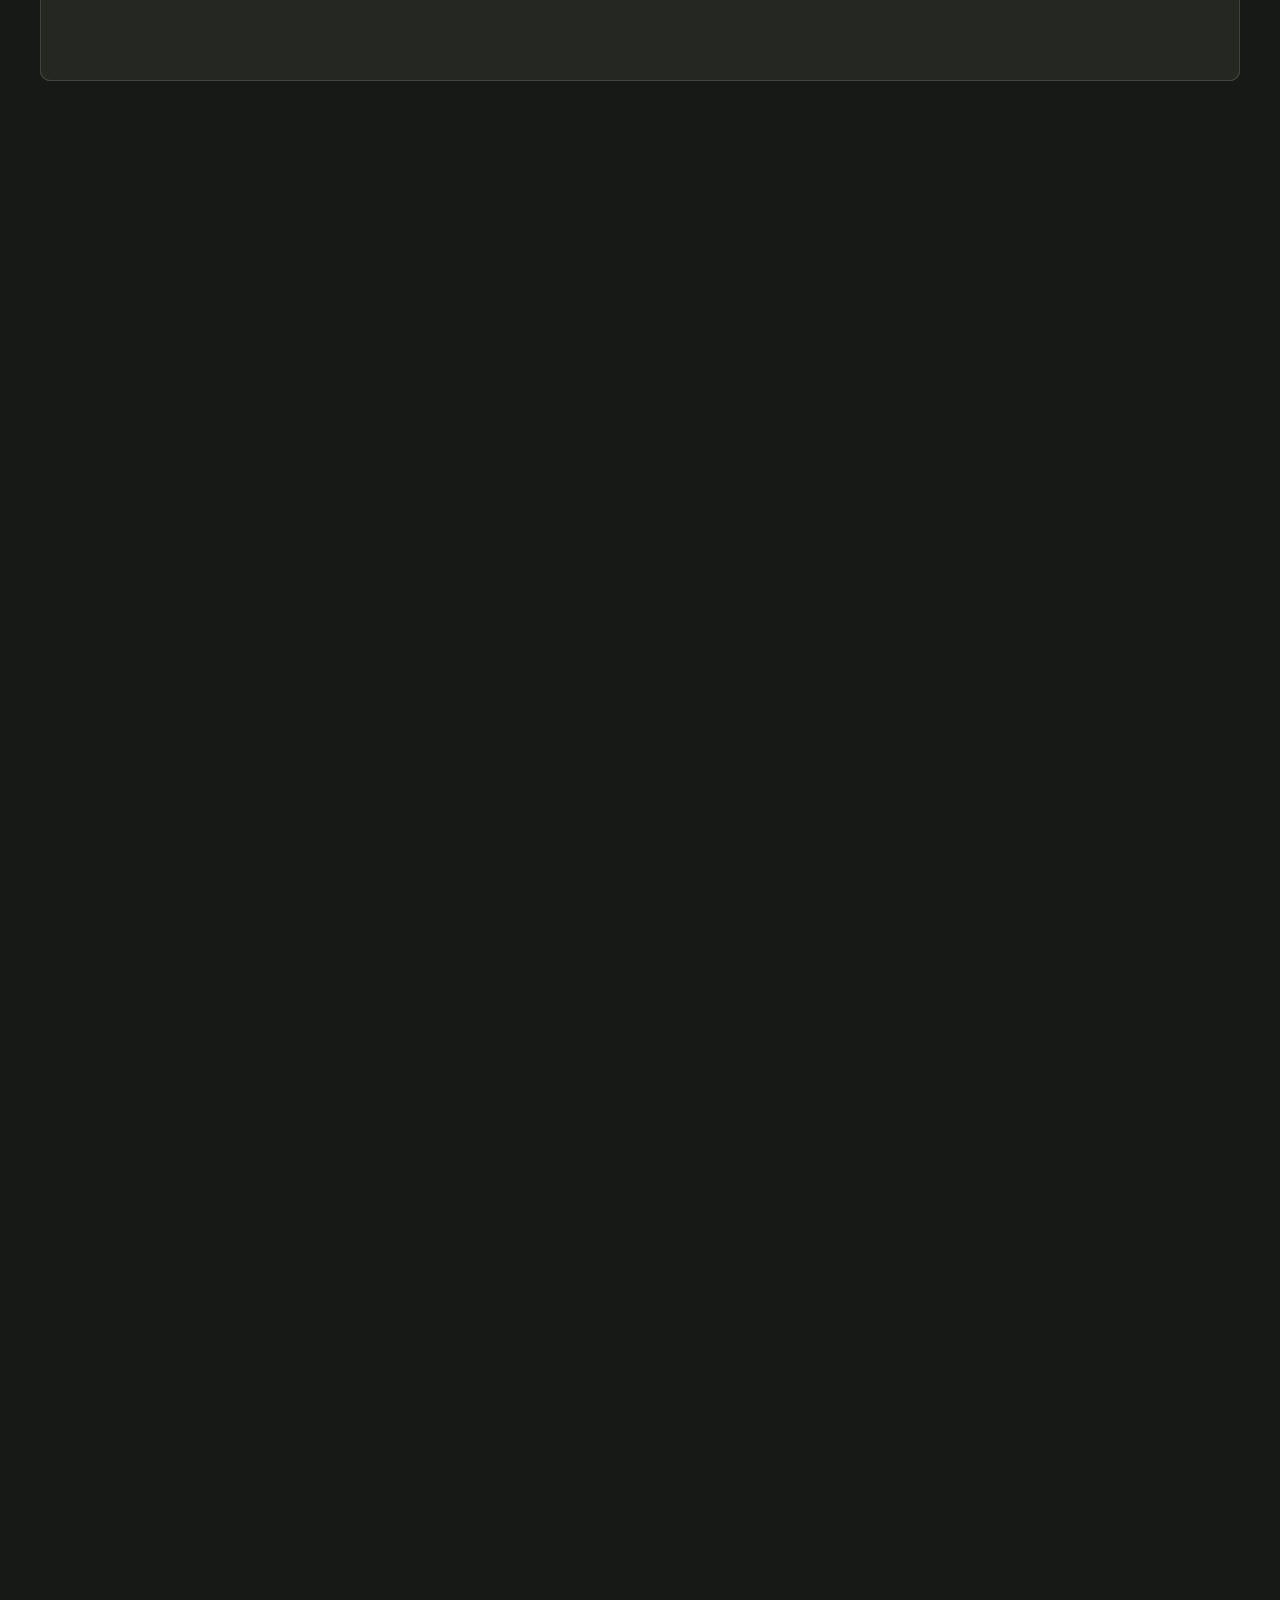
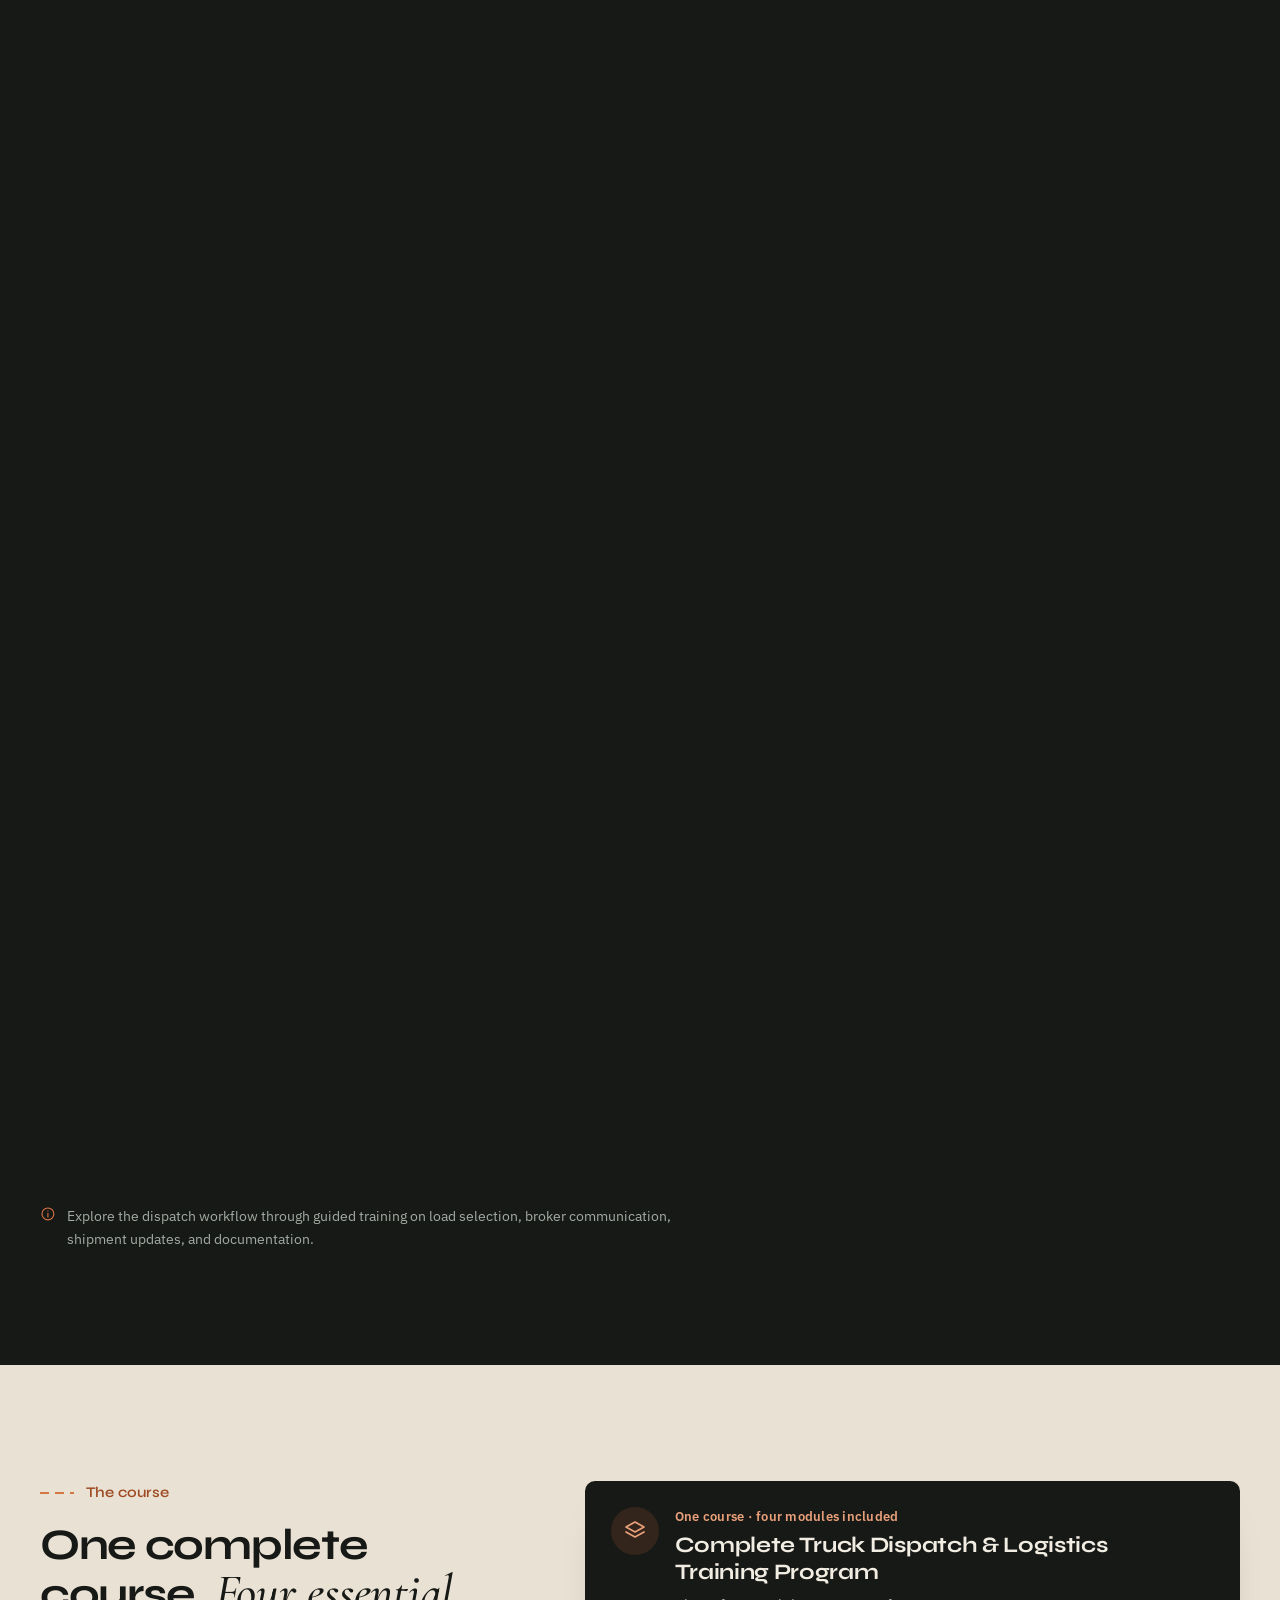
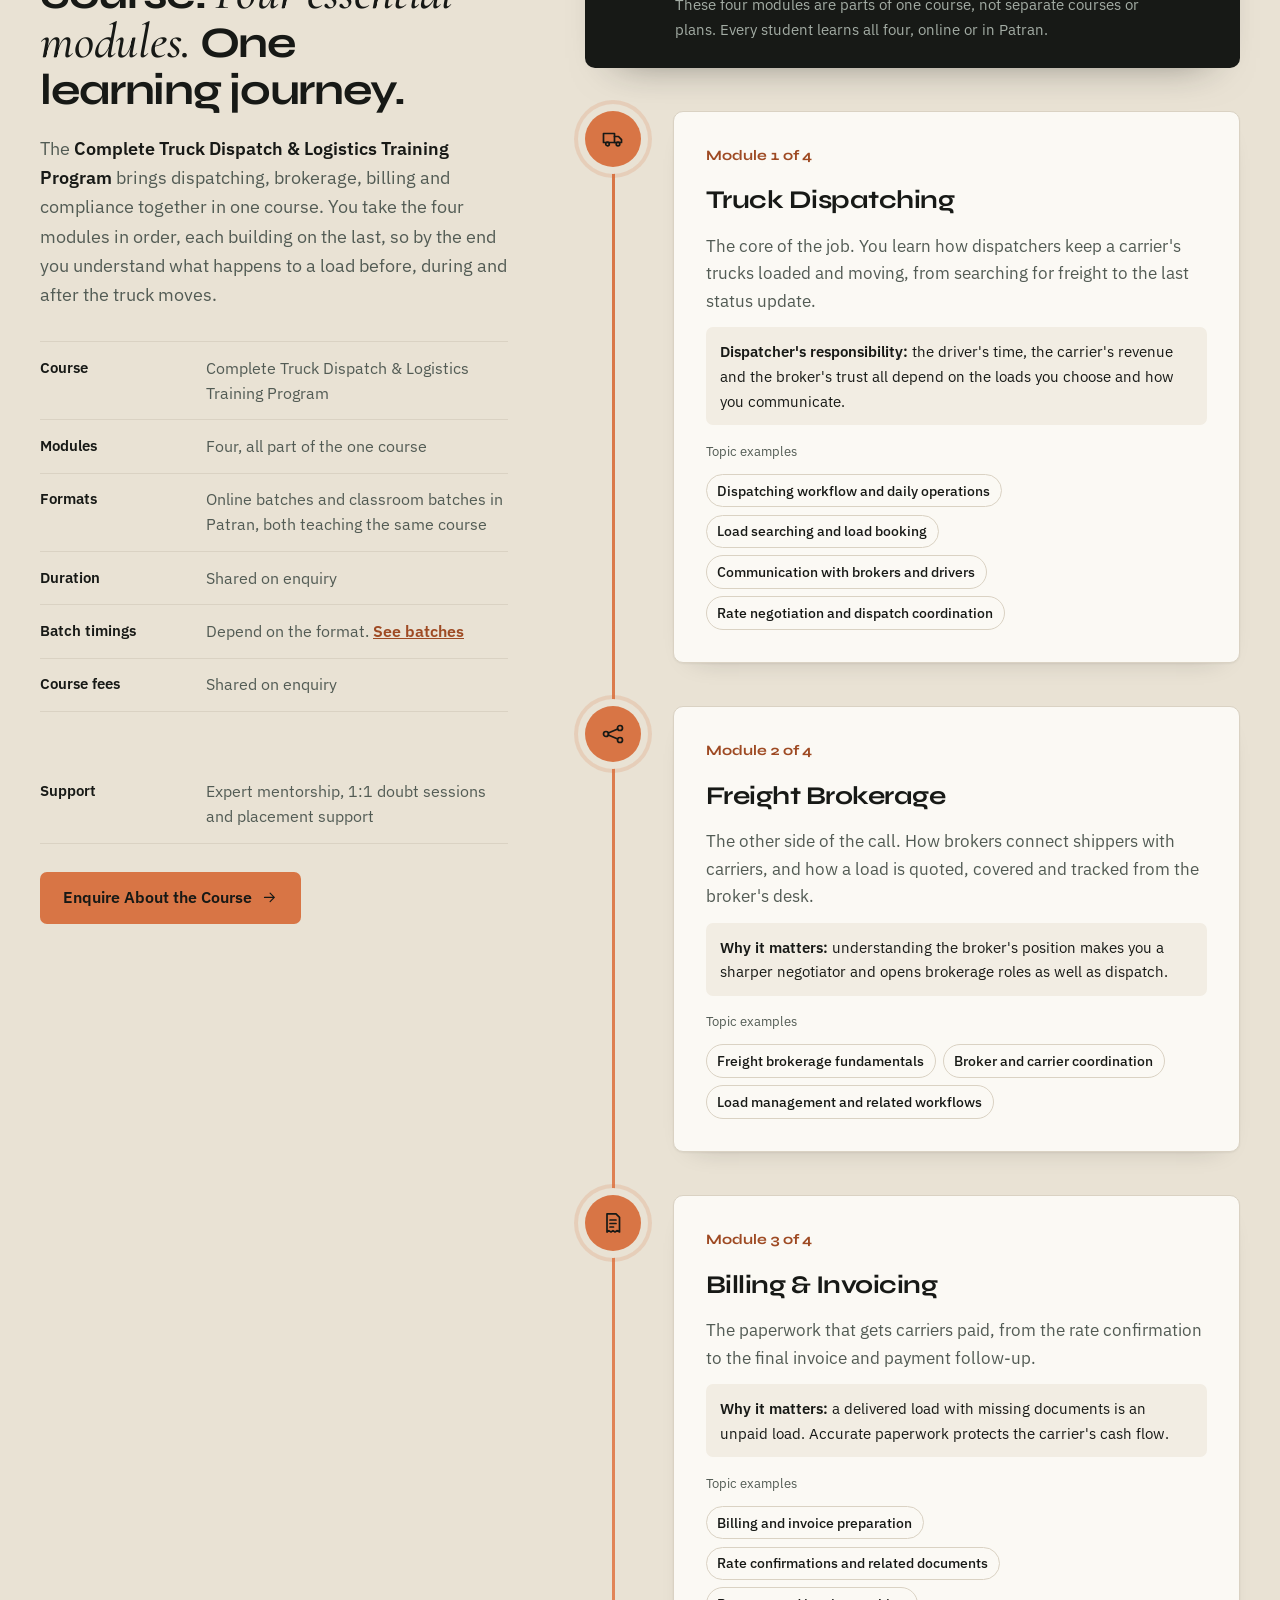
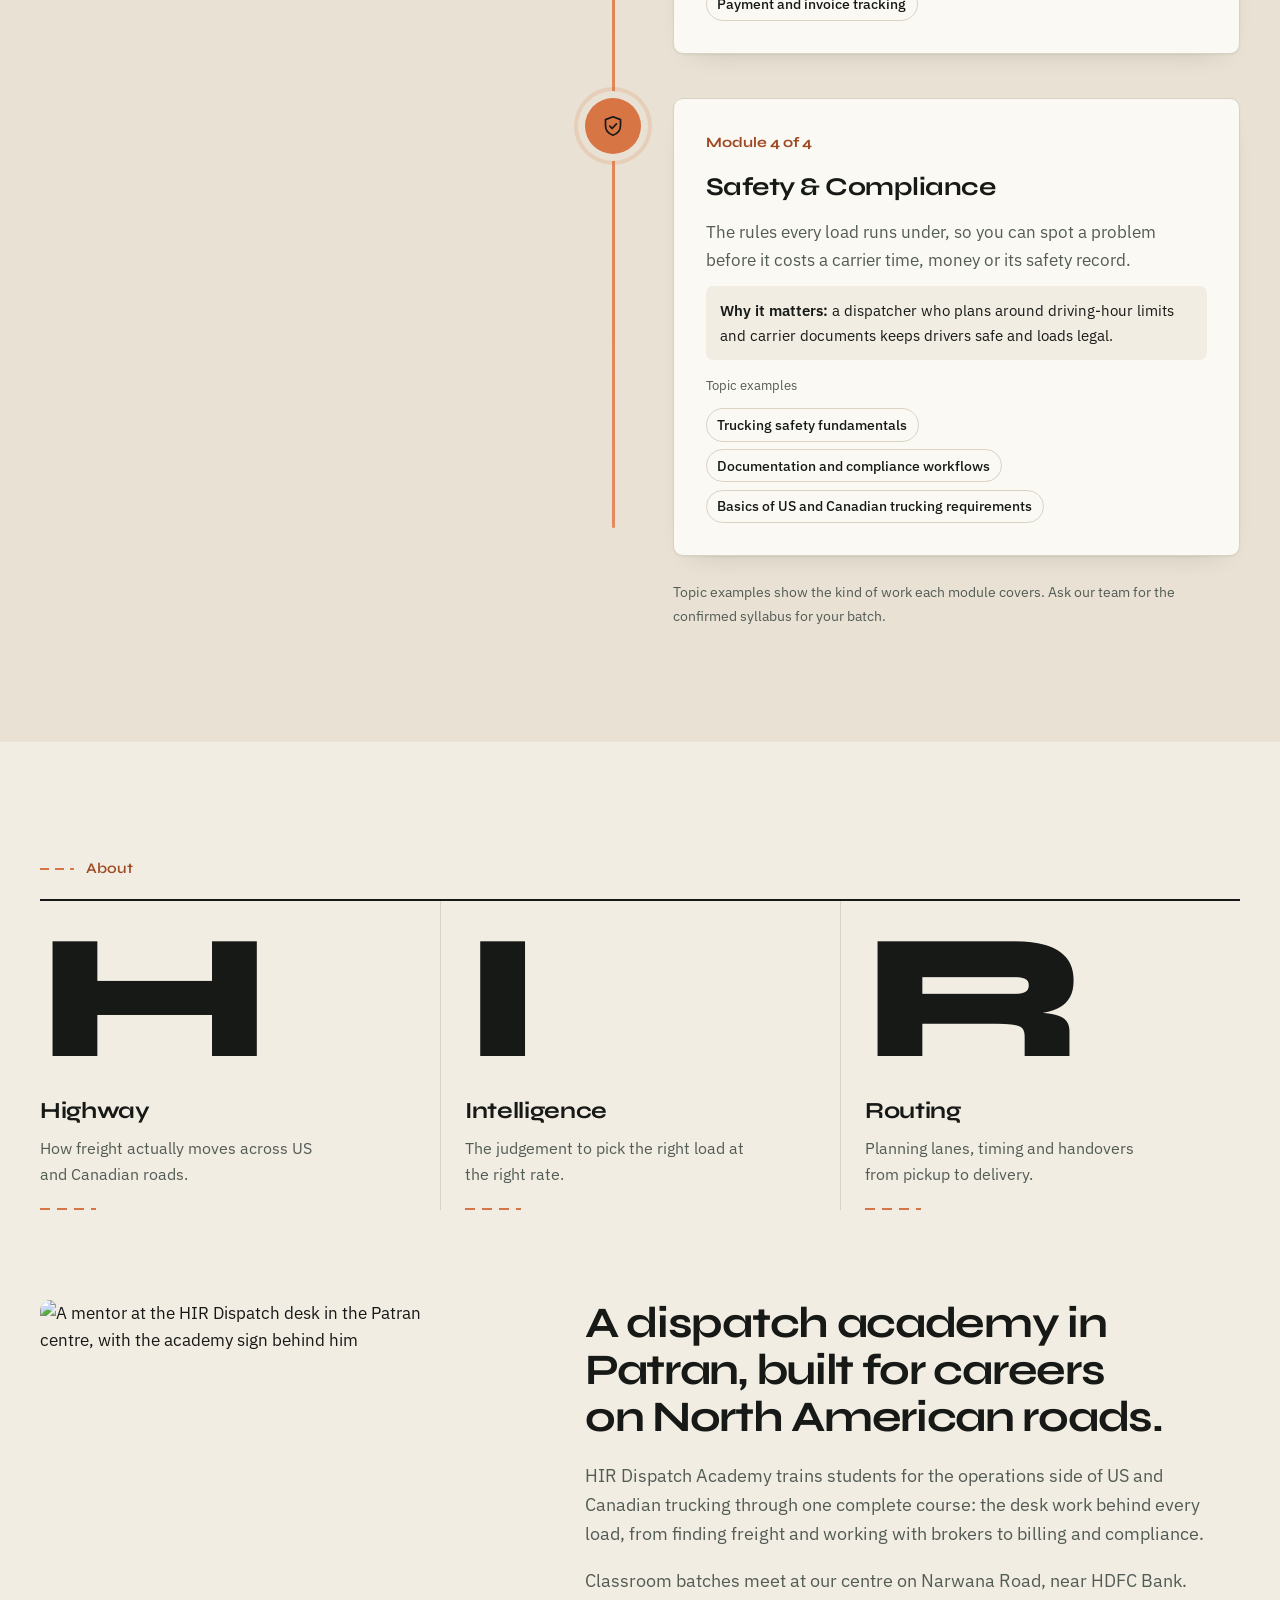
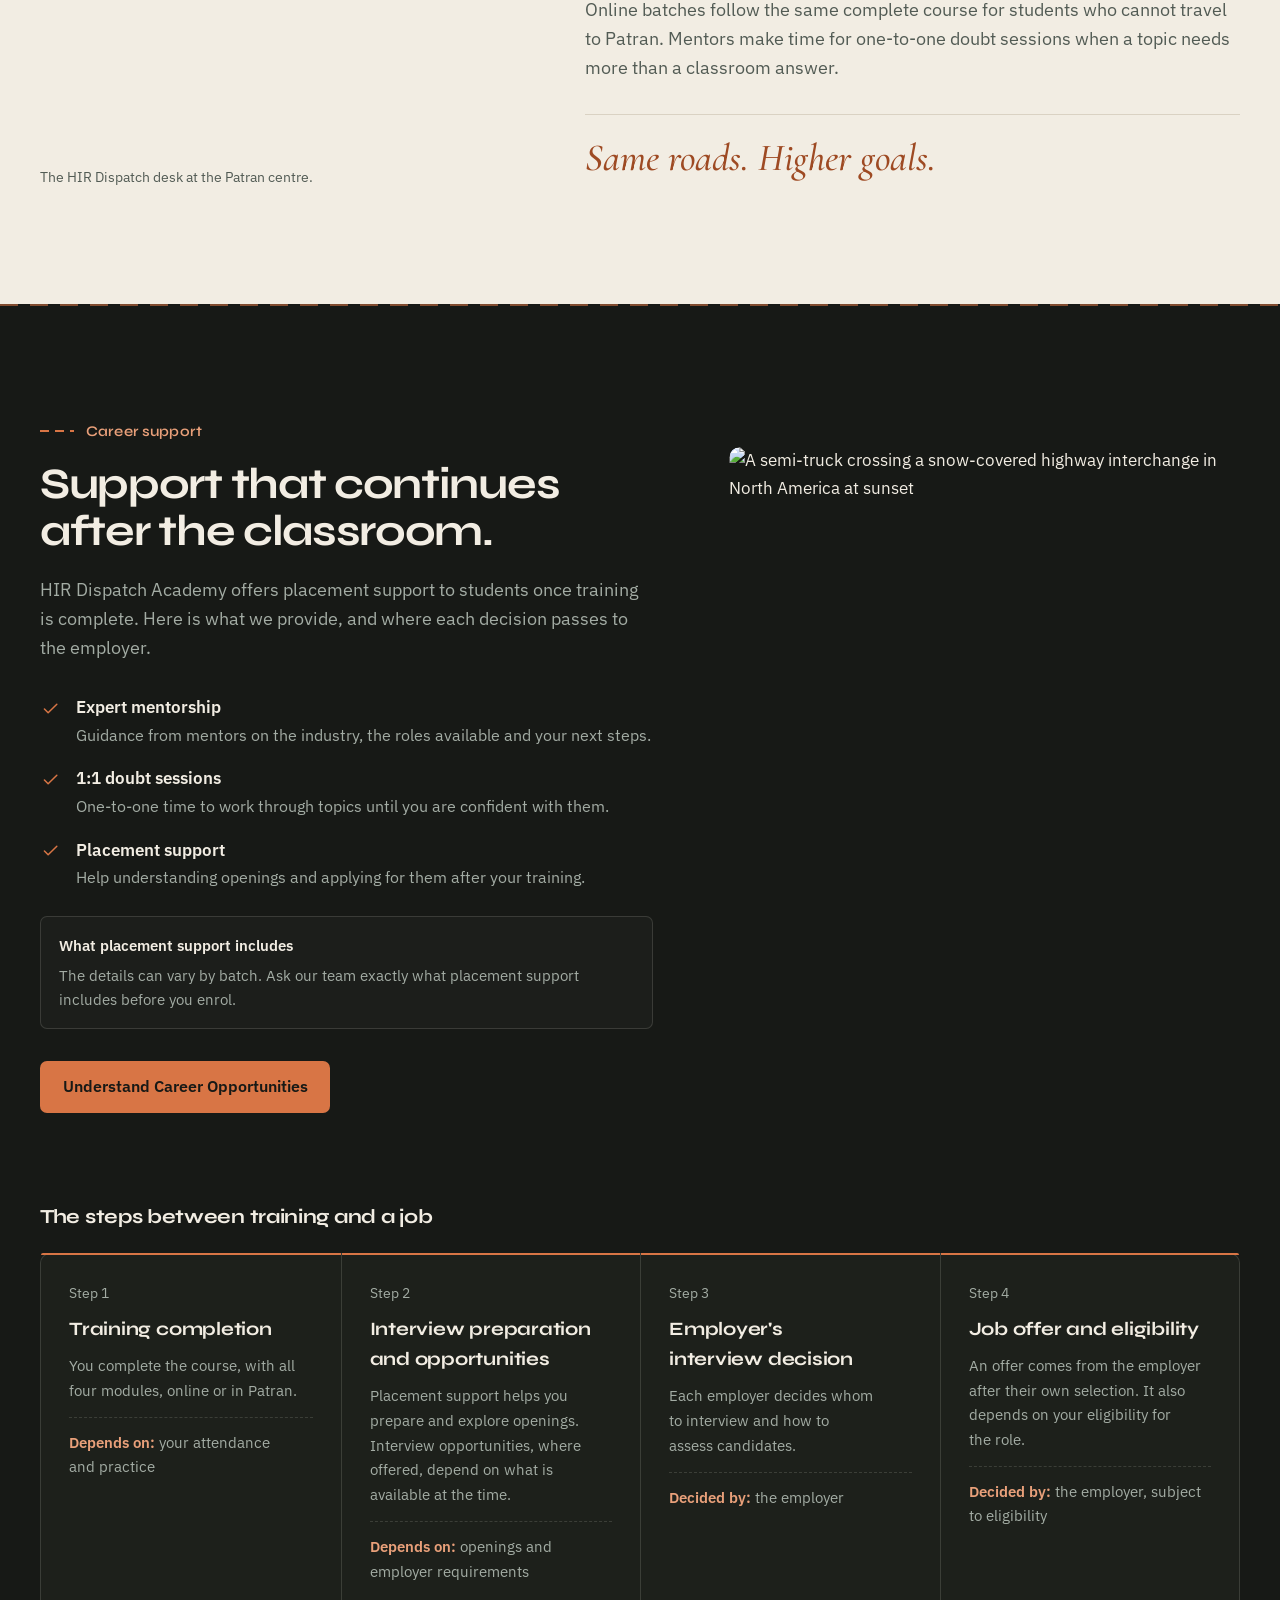
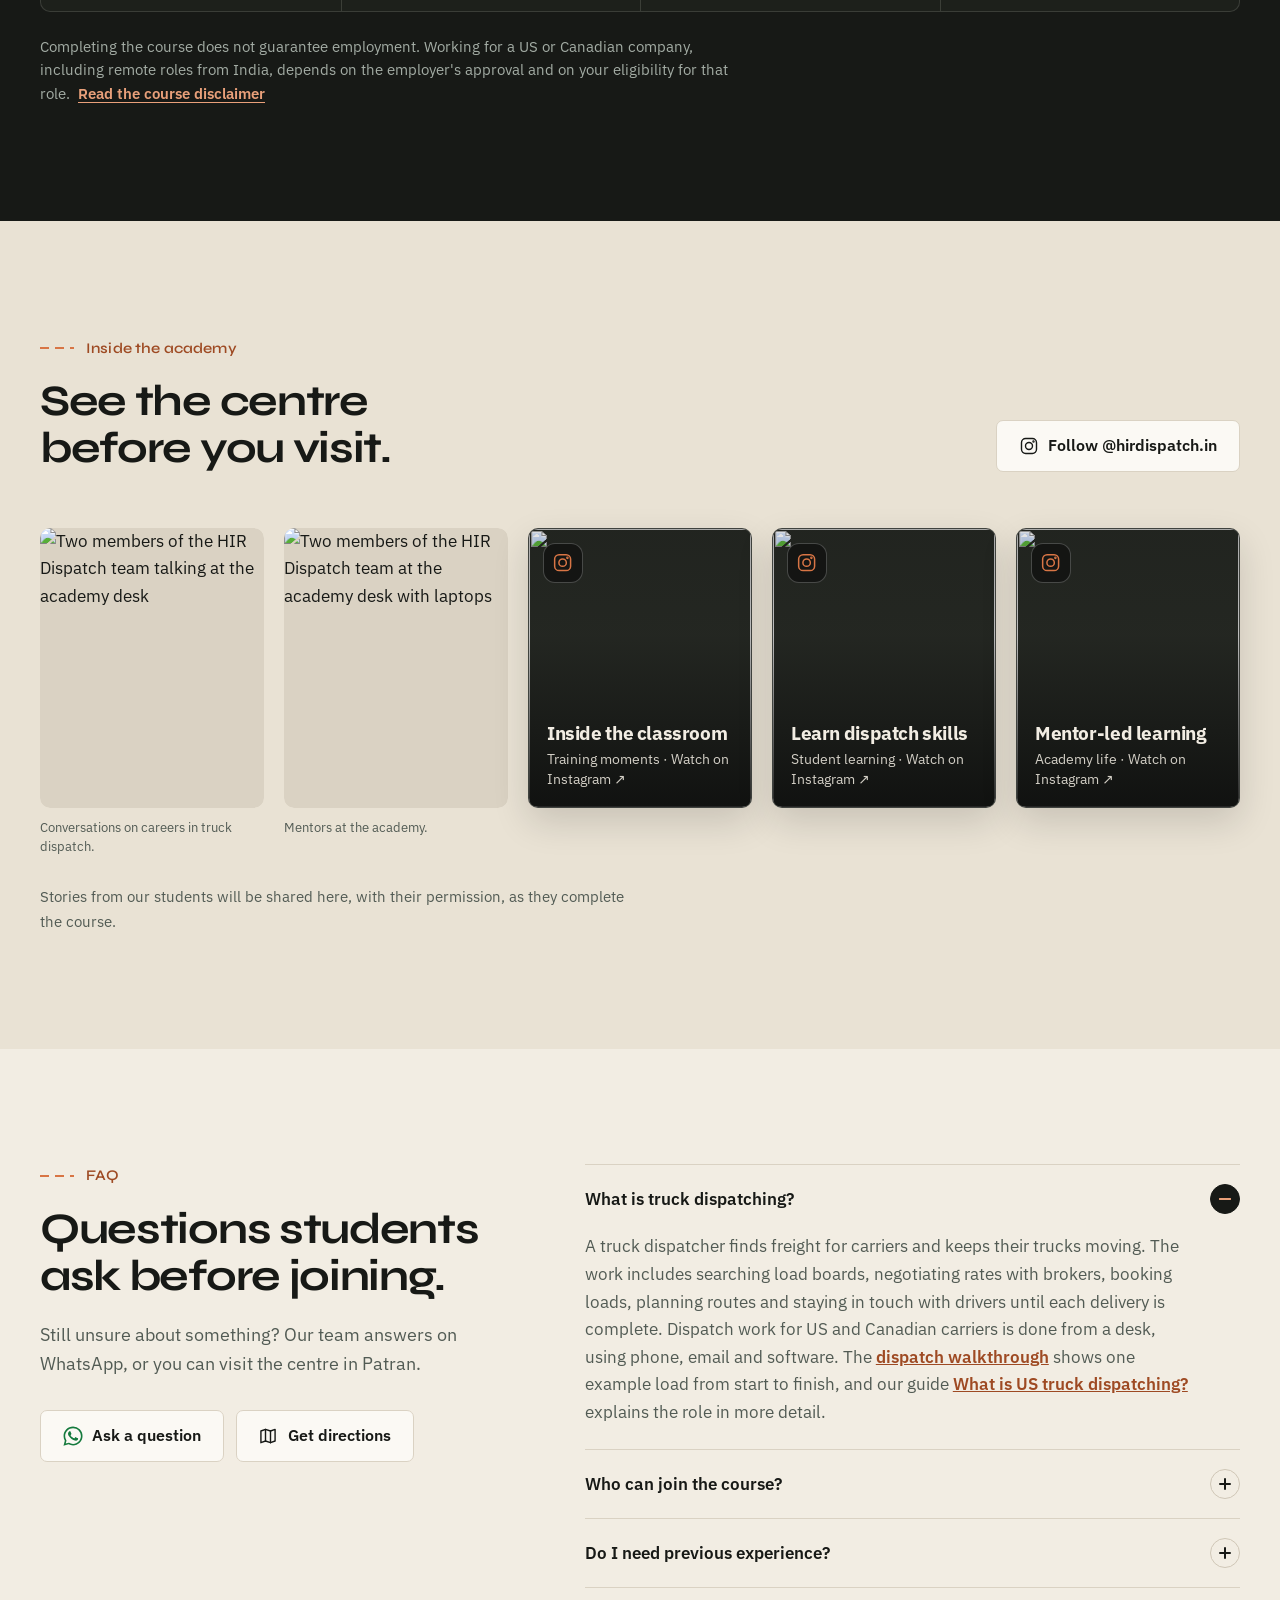
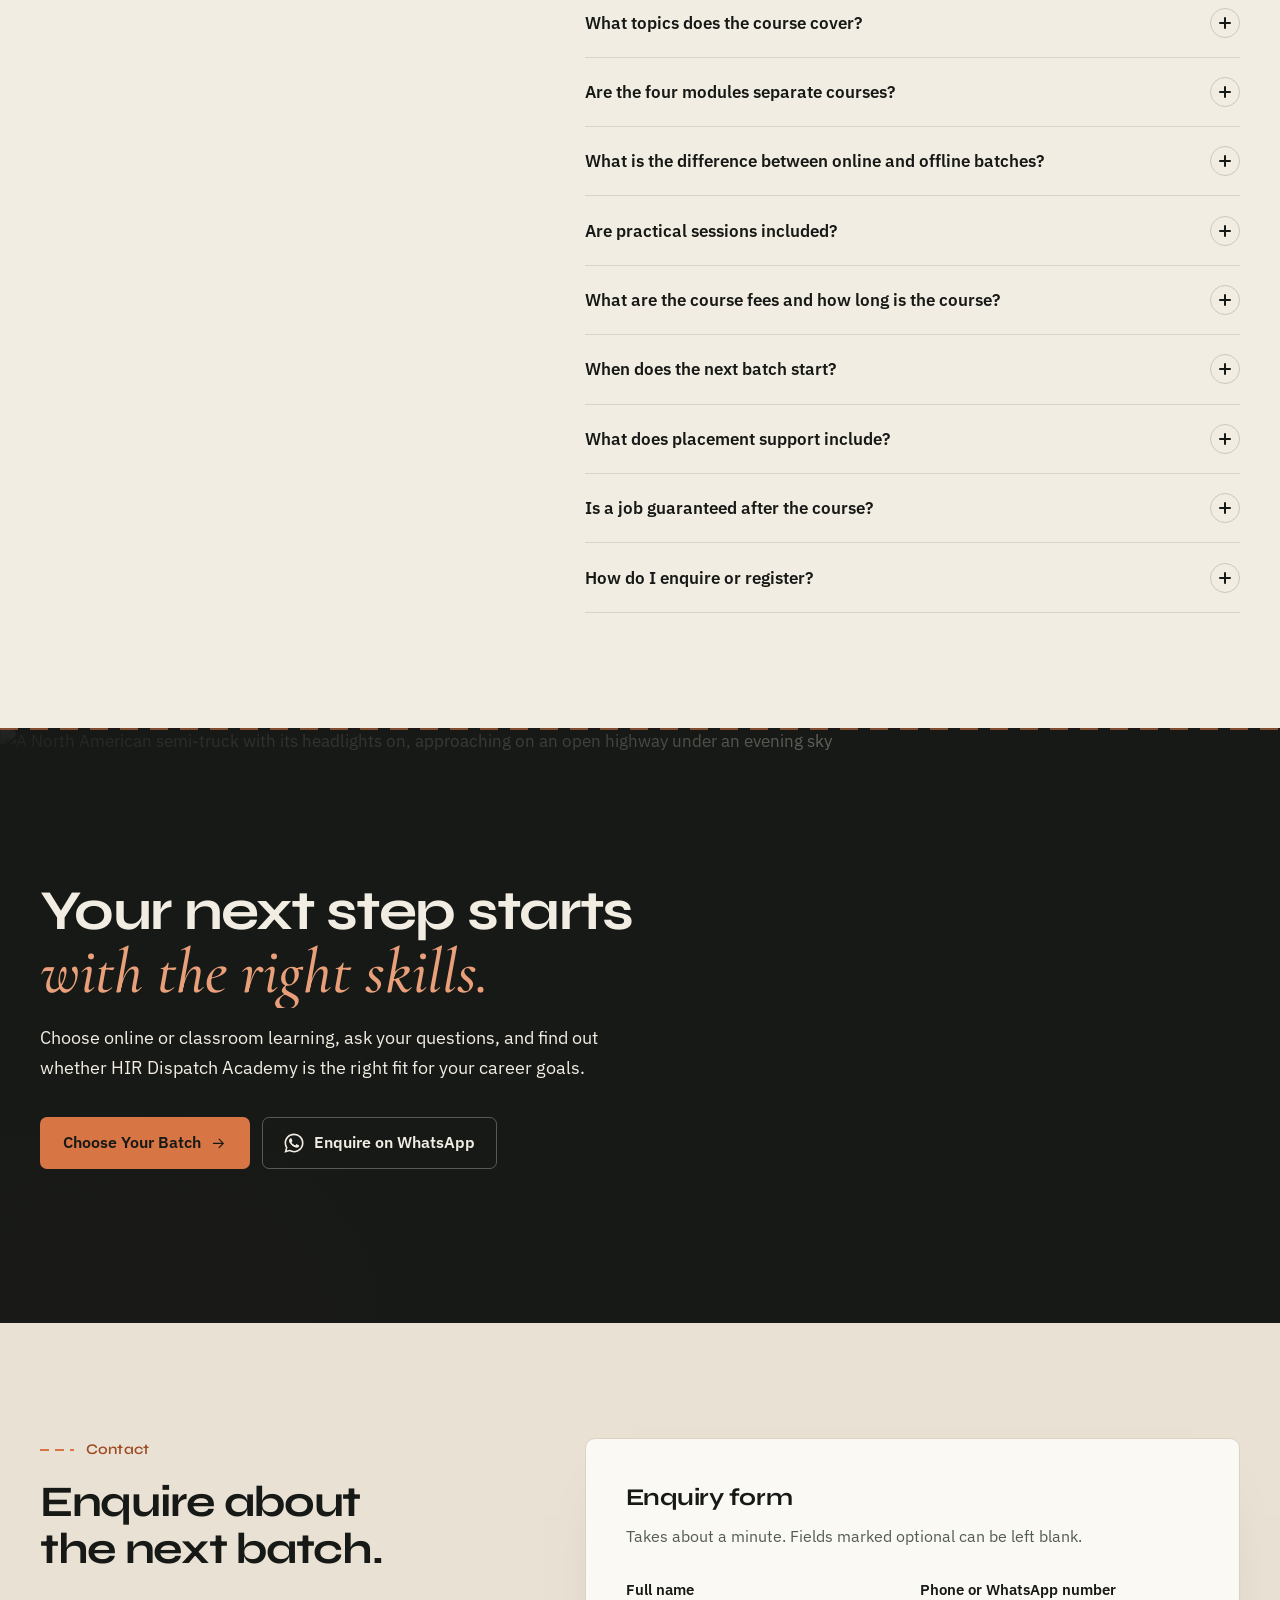
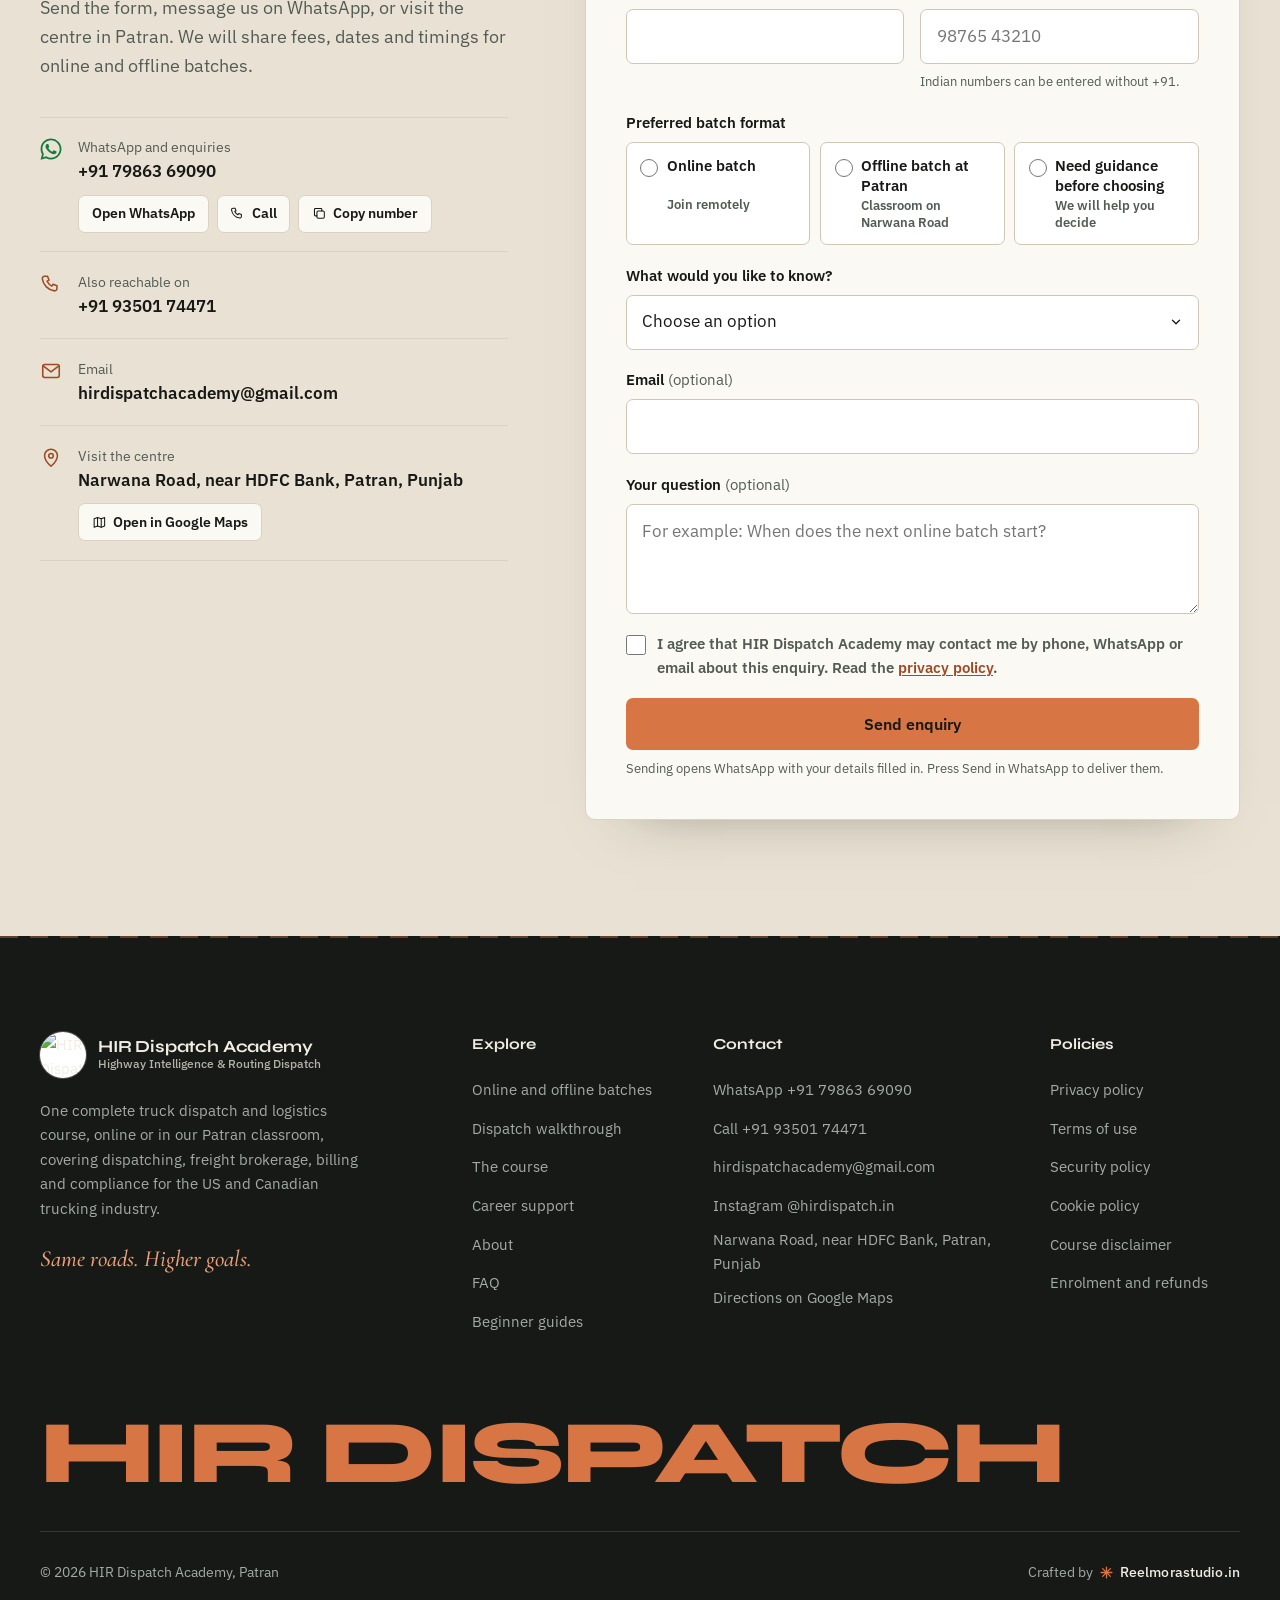
==== commit f5679d2e: "SEO groundwork without a domain: favicon, FAQ schema, guides, image files - Favicon: favicon.ico (16" ====
--- a/site/index.html
+++ b/site/index.html
@@ -7,13 +7,15 @@
    Back/Forward returns and links straight to a section or policy (#...). Any tap, key or scroll dismisses it.
    Without JavaScript the intro never shows. */
 (function(d){try{var n=performance.getEntriesByType&&performance.getEntriesByType("navigation")[0],c=navigator.connection;if(!matchMedia("(prefers-reduced-motion: reduce)").matches&&!(n&&n.type==="back_forward")&&!location.hash&&!(c&&c.saveData))d.classList.add("has-intro")}catch(e){}})(document.documentElement);</script>
-<title>Truck Dispatch Course in Patran &amp; Online | HIR Dispatch Academy</title>
-<meta name="description" content="One complete truck dispatch course: dispatching, freight brokerage, billing and compliance in four modules. Learn online or in our classroom in Patran, Punjab.">
+<title>Truck Dispatch Course in Patran, Punjab &amp; Online | HIR Dispatch Academy</title>
+<meta name="description" content="Learn US and Canadian truck dispatching in one course: dispatching, freight brokerage, billing and compliance. Online batches or classroom in Patran, Punjab.">
 <meta name="theme-color" content="#171916">
-<link rel="icon" type="image/png" sizes="32x32" href="[data-uri]">
+<link rel="icon" href="/favicon.ico" sizes="16x16 32x32 48x48">
+<link rel="icon" type="image/png" sizes="96x96" href="/favicon-96x96.png">
+<link rel="apple-touch-icon" href="/apple-touch-icon.png">
 <meta name="robots" content="index, follow, max-image-preview:large">
-<!-- At launch, once the production domain is confirmed, add here: link rel="canonical", og:url, og:image (+ og:image:alt)
-     and twitter:image, all as absolute URLs on that domain. The exact tags are in the launch notes. -->
+<!-- domain-tags:start (written by tools/set-domain.mjs from site.config.json; empty until the domain is set) -->
+<!-- domain-tags:end -->
 <meta property="og:type" content="website">
 <meta property="og:site_name" content="HIR Dispatch Academy">
 <meta property="og:title" content="HIR Dispatch Academy | Complete Truck Dispatch &amp; Logistics Training Program">
@@ -22,7 +24,7 @@
 <meta name="twitter:card" content="summary_large_image">
 <meta name="twitter:title" content="HIR Dispatch Academy | Complete Truck Dispatch &amp; Logistics Training Program">
 <meta name="twitter:description" content="One complete course with four modules: dispatching, brokerage, billing and compliance. Online batches and classroom batches in Patran, Punjab.">
-<script type="application/ld+json">{"@context":"https://schema.org","@graph":[{"@type":"EducationalOrganization","@id":"#organization","name":"HIR Dispatch Academy","alternateName":"HIR Dispatch","description":"HIR Dispatch Academy offers one complete truck dispatch and logistics course from Patran, Punjab, taught online and in the classroom: four modules covering dispatching, freight brokerage, billing and compliance for US and Canadian trucking, with mentorship and placement support.","telephone":"+91-79863-69090","email":"hirdispatchacademy@gmail.com","address":{"@type":"PostalAddress","streetAddress":"Narwana Road, near HDFC Bank","addressLocality":"Patran","addressRegion":"Punjab","addressCountry":"IN"},"hasMap":"https://maps.app.goo.gl/zpZejjCcjgHcbTT46","sameAs":["https://www.instagram.com/hirdispatch.in/"]},{"@type":"Course","@id":"#course","name":"Complete Truck Dispatch & Logistics Training Program","description":"One complete course with four modules taught together: Truck Dispatching, Freight Brokerage, Billing & Invoicing, and Safety & Compliance, focused on US and Canadian trucking operations. The same course is offered as online batches and as classroom batches in Patran, Punjab.","teaches":["Truck Dispatching","Freight Brokerage","Billing & Invoicing","Safety & Compliance"],"provider":{"@id":"#organization"},"hasCourseInstance":[{"@type":"CourseInstance","courseMode":"Online"},{"@type":"CourseInstance","courseMode":"Onsite","location":{"@type":"Place","name":"HIR Dispatch Academy, Patran","address":{"@type":"PostalAddress","streetAddress":"Narwana Road, near HDFC Bank","addressLocality":"Patran","addressRegion":"Punjab","addressCountry":"IN"}}}]}]}</script>
+<script type="application/ld+json">{"@context":"https://schema.org","@graph":[{"@type":"EducationalOrganization","@id":"#organization","name":"HIR Dispatch Academy","alternateName":"HIR Dispatch","description":"HIR Dispatch Academy offers one complete truck dispatch and logistics course from Patran, Punjab, taught online and in the classroom: four modules covering dispatching, freight brokerage, billing and compliance for US and Canadian trucking, with mentorship and placement support.","telephone":"+91-79863-69090","email":"hirdispatchacademy@gmail.com","address":{"@type":"PostalAddress","streetAddress":"Narwana Road, near HDFC Bank","addressLocality":"Patran","addressRegion":"Punjab","addressCountry":"IN"},"hasMap":"https://maps.app.goo.gl/zpZejjCcjgHcbTT46","sameAs":["https://www.instagram.com/hirdispatch.in/"]},{"@type":"Course","@id":"#course","name":"Complete Truck Dispatch & Logistics Training Program","description":"One complete course with four modules taught together: Truck Dispatching, Freight Brokerage, Billing & Invoicing, and Safety & Compliance, focused on US and Canadian trucking operations. The same course is offered as online batches and as classroom batches in Patran, Punjab.","teaches":["Truck Dispatching","Freight Brokerage","Billing & Invoicing","Safety & Compliance"],"provider":{"@id":"#organization"},"hasCourseInstance":[{"@type":"CourseInstance","courseMode":"Online"},{"@type":"CourseInstance","courseMode":"Onsite","location":{"@type":"Place","name":"HIR Dispatch Academy, Patran","address":{"@type":"PostalAddress","streetAddress":"Narwana Road, near HDFC Bank","addressLocality":"Patran","addressRegion":"Punjab","addressCountry":"IN"}}}]},{"@type":"FAQPage","@id":"#faq","mainEntity":[{"@type":"Question","name":"What is truck dispatching?","acceptedAnswer":{"@type":"Answer","text":"A truck dispatcher finds freight for carriers and keeps their trucks moving. The work includes searching load boards, negotiating rates with brokers, booking loads, planning routes and staying in touch with drivers until each delivery is complete. Dispatch work for US and Canadian carriers is done from a desk, using phone, email and software. The dispatch walkthrough shows one example load from start to finish, and our guide What is US truck dispatching? explains the role in more detail."}},{"@type":"Question","name":"Do I need previous experience?","acceptedAnswer":{"@type":"Answer","text":"No. Training starts with the basics of the trucking industry and builds step by step, from beginner to professional dispatcher. Comfort with spoken English and basic computer use will help you in this field."}},{"@type":"Question","name":"What topics does the course cover?","acceptedAnswer":{"@type":"Answer","text":"The Complete Truck Dispatch & Logistics Training Program is one course with four modules: Truck Dispatching, Freight Brokerage, Billing & Invoicing, and Safety & Compliance. Every student learns all four. See the course for example topics in each module, and ask our team for the confirmed syllabus for your batch."}},{"@type":"Question","name":"Are the four modules separate courses?","acceptedAnswer":{"@type":"Answer","text":"No. HIR Dispatch Academy offers one course. The four modules are parts of that course, not separate courses or plans, so you do not choose or join them one by one. Online and offline batches are two ways to take the same complete course."}},{"@type":"Question","name":"What is the difference between online and offline batches?","acceptedAnswer":{"@type":"Answer","text":"Both formats teach the same complete course, with all four modules. Offline batches meet in our classroom on Narwana Road, near HDFC Bank, Patran. Online batches let you join remotely, without travelling to Patran. Class timings, practical work and mentor access are arranged for each format, so ask our team how they work for the batch you are considering. Compare the two batch formats"}},{"@type":"Question","name":"Are practical sessions included?","acceptedAnswer":{"@type":"Answer","text":"Yes. Classroom batches combine theory with practical sessions. For online batches, ask our team how practical work is arranged."}},{"@type":"Question","name":"Is a job guaranteed after the course?","acceptedAnswer":{"@type":"Answer","text":"No. The course prepares you for dispatch and logistics roles, and placement support helps you explore openings, but hiring decisions are made by employers. An interview opportunity is not a job offer, and any offer depends on the employer and on your eligibility for the role. Read the course disclaimer"}},{"@type":"Question","name":"How do I enquire or register?","acceptedAnswer":{"@type":"Answer","text":"Fill in the enquiry form with your preferred batch format, message us on WhatsApp at +91 79863 69090, or visit the centre on Narwana Road, near HDFC Bank, Patran."}}]}]}</script>
 <style>/* Layout: a lane sheet. The page reads like one freight lane: a dark highway hero, two learning
    routes that merge into one program, a six-stop dispatch walkthrough, then quiet left-aligned
    sections on a 12-col grid. The copper dashed centre line appears only where content is a route.
@@ -1000,7 +1002,7 @@
 <header class="site-header" id="top">
   <div class="wrap">
     <a class="brand" href="#home" aria-label="HIR Dispatch Academy, Patran, back to top">
-      <img id="img-logo" src="[data-uri]" width="46" height="46" alt="HIR Dispatch Academy logo">
+      <img id="img-logo" src="/images/hir-dispatch-academy-logo-c2f17f4e.webp" width="46" height="46" alt="HIR Dispatch Academy logo">
       <span class="brand__name"><b>HIR Dispatch</b> <span>Academy, Patran</span></span>
     </a>
     <nav class="nav" aria-label="Main">
@@ -1024,7 +1026,7 @@
      script below removes the finished overlay, lets any tap, key or scroll dismiss it early, and starts the hero route. -->
 <div class="hir-intro" id="hir-intro" aria-hidden="true">
   <div class="hir-intro__inner">
-    <img class="hir-intro__logo" src="[data-uri]" data-src-from="img-logo" alt="" width="112" height="112">
+    <img class="hir-intro__logo" src="/images/hir-dispatch-academy-logo-c2f17f4e.webp" alt="" width="112" height="112">
     <div class="hir-intro__eyebrow">HIR Dispatch Academy · Patran, Punjab</div>
     <div class="hir-intro__name">HIR <span>DISPATCH</span><br>ACADEMY</div>
     <div class="hir-intro__line"></div>
@@ -1145,11 +1147,11 @@
     </div>
     <div class="collage" data-load style="--d:3">
       <figure class="collage__main">
-        <img id="img-hero-main" src="[data-uri]" width="541" height="627" fetchpriority="high" decoding="async" alt="An HIR Dispatch Academy instructor presenting a map of US interstate freight routes to a class in Patran">
+        <img id="img-hero-main" src="/images/instructor-us-freight-routes-a4f80eba.webp" width="541" height="627" fetchpriority="high" decoding="async" alt="An HIR Dispatch Academy instructor presenting a map of US interstate freight routes to a class in Patran">
         <figcaption>US freight lanes on the big screen, Patran</figcaption>
       </figure>
       <figure class="collage__sub">
-        <img id="img-hero-sub" src="[data-uri]" width="451" height="472" decoding="async" alt="Students in a US and Canada truck dispatching class at HIR Dispatch Academy">
+        <img id="img-hero-sub" src="/images/truck-dispatch-class-patran-2c198041.webp" width="451" height="472" decoding="async" alt="Students in a US and Canada truck dispatching class at HIR Dispatch Academy">
       </figure>
     </div>
   </div>
@@ -1517,7 +1519,7 @@
     </div>
     <div class="about">
       <figure class="rv">
-        <img id="img-about" src="[data-uri]" width="361" height="391" loading="lazy" decoding="async" alt="A mentor at the HIR Dispatch desk in the Patran centre, with the academy sign behind him">
+        <img id="img-about" src="/images/mentor-patran-centre-67aa802e.webp" width="361" height="391" loading="lazy" decoding="async" alt="A mentor at the HIR Dispatch desk in the Patran centre, with the academy sign behind him">
         <figcaption>The HIR Dispatch desk at the Patran centre.</figcaption>
       </figure>
       <div class="rv" style="--d:1">
@@ -1560,7 +1562,7 @@
         </div>
       </div>
       <figure class="career__media rv" style="--d:1">
-        <img src="[data-uri]" width="1200" height="900" loading="lazy" decoding="async" alt="A semi-truck crossing a snow-covered highway interchange in North America at sunset">
+        <img src="/images/semi-truck-snowy-interchange-7b5a6d58.webp" width="1200" height="900" loading="lazy" decoding="async" alt="A semi-truck crossing a snow-covered highway interchange in North America at sunset">
       </figure>
     </div>
 
@@ -1608,20 +1610,20 @@
       </a>
     </div>
     <div class="gallery">
-      <figure class="rv"><div class="frame"><img src="[data-uri]" width="361" height="361" loading="lazy" decoding="async" alt="Two members of the HIR Dispatch team talking at the academy desk"></div><figcaption>Conversations on careers in truck dispatch.</figcaption></figure>
-      <figure class="rv" style="--d:1"><div class="frame"><img src="[data-uri]" width="360" height="361" loading="lazy" decoding="async" alt="Two members of the HIR Dispatch team at the academy desk with laptops"></div><figcaption>Mentors at the academy.</figcaption></figure>
+      <figure class="rv"><div class="frame"><img src="/images/hir-team-academy-desk-c05efb4e.webp" width="361" height="361" loading="lazy" decoding="async" alt="Two members of the HIR Dispatch team talking at the academy desk"></div><figcaption>Conversations on careers in truck dispatch.</figcaption></figure>
+      <figure class="rv" style="--d:1"><div class="frame"><img src="/images/hir-team-laptops-8d7d100c.webp" width="360" height="361" loading="lazy" decoding="async" alt="Two members of the HIR Dispatch team at the academy desk with laptops"></div><figcaption>Mentors at the academy.</figcaption></figure>
       <a class="ig-thumb rv" style="--d:2" data-cfg-href="instagram" href="https://www.instagram.com/hirdispatch.in/" target="_blank" rel="noopener noreferrer">
-        <img src="[data-uri]" data-src-from="img-hero-main" width="420" height="520" loading="lazy" decoding="async" alt="">
+        <img src="/images/instructor-us-freight-routes-a4f80eba.webp" width="420" height="520" loading="lazy" decoding="async" alt="">
         <span class="ig-thumb__shade"></span><span class="ig-thumb__icon" aria-hidden="true"><svg class="icon"><use href="#i-ig"/></svg></span>
         <span class="ig-thumb__copy"><b>Inside the classroom</b><span>Training moments · Watch on Instagram<span aria-hidden="true"> ↗</span><span class="sr-only"> (opens in a new tab)</span></span></span>
       </a>
       <a class="ig-thumb rv" style="--d:3" data-cfg-href="instagram" href="https://www.instagram.com/hirdispatch.in/" target="_blank" rel="noopener noreferrer">
-        <img src="[data-uri]" data-src-from="img-hero-sub" width="420" height="520" loading="lazy" decoding="async" alt="">
+        <img src="/images/truck-dispatch-class-patran-2c198041.webp" width="420" height="520" loading="lazy" decoding="async" alt="">
         <span class="ig-thumb__shade"></span><span class="ig-thumb__icon" aria-hidden="true"><svg class="icon"><use href="#i-ig"/></svg></span>
         <span class="ig-thumb__copy"><b>Learn dispatch skills</b><span>Student learning · Watch on Instagram<span aria-hidden="true"> ↗</span><span class="sr-only"> (opens in a new tab)</span></span></span>
       </a>
       <a class="ig-thumb rv" style="--d:4" data-cfg-href="instagram" href="https://www.instagram.com/hirdispatch.in/" target="_blank" rel="noopener noreferrer">
-        <img src="[data-uri]" data-src-from="img-about" width="420" height="520" loading="lazy" decoding="async" alt="">
+        <img src="/images/mentor-patran-centre-67aa802e.webp" width="420" height="520" loading="lazy" decoding="async" alt="">
         <span class="ig-thumb__shade"></span><span class="ig-thumb__icon" aria-hidden="true"><svg class="icon"><use href="#i-ig"/></svg></span>
         <span class="ig-thumb__copy"><b>Mentor-led learning</b><span>Academy life · Watch on Instagram<span aria-hidden="true"> ↗</span><span class="sr-only"> (opens in a new tab)</span></span></span>
       </a>
@@ -1648,7 +1650,7 @@
     <div class="faq-list">
       <details name="faq" open>
         <summary>What is truck dispatching?<span class="plus" aria-hidden="true"></span></summary>
-        <div class="answer"><p>A truck dispatcher finds freight for carriers and keeps their trucks moving. The work includes searching load boards, negotiating rates with brokers, booking loads, planning routes and staying in touch with drivers until each delivery is complete. Dispatch work for US and Canadian carriers is done from a desk, using phone, email and software. The <a href="#walkthrough">dispatch walkthrough</a> shows one example load from start to finish.</p></div>
+        <div class="answer"><p>A truck dispatcher finds freight for carriers and keeps their trucks moving. The work includes searching load boards, negotiating rates with brokers, booking loads, planning routes and staying in touch with drivers until each delivery is complete. Dispatch work for US and Canadian carriers is done from a desk, using phone, email and software. The <a href="#walkthrough">dispatch walkthrough</a> shows one example load from start to finish, and our guide <a href="/guides/what-is-us-truck-dispatching">What is US truck dispatching?</a> explains the role in more detail.</p></div>
       </details>
       <details name="faq">
         <summary>Who can join the course?<span class="plus" aria-hidden="true"></span></summary>
@@ -1700,7 +1702,7 @@
 
 <!-- Final CTA -->
 <section class="final" aria-labelledby="final-title">
-  <img class="final__img" src="[data-uri]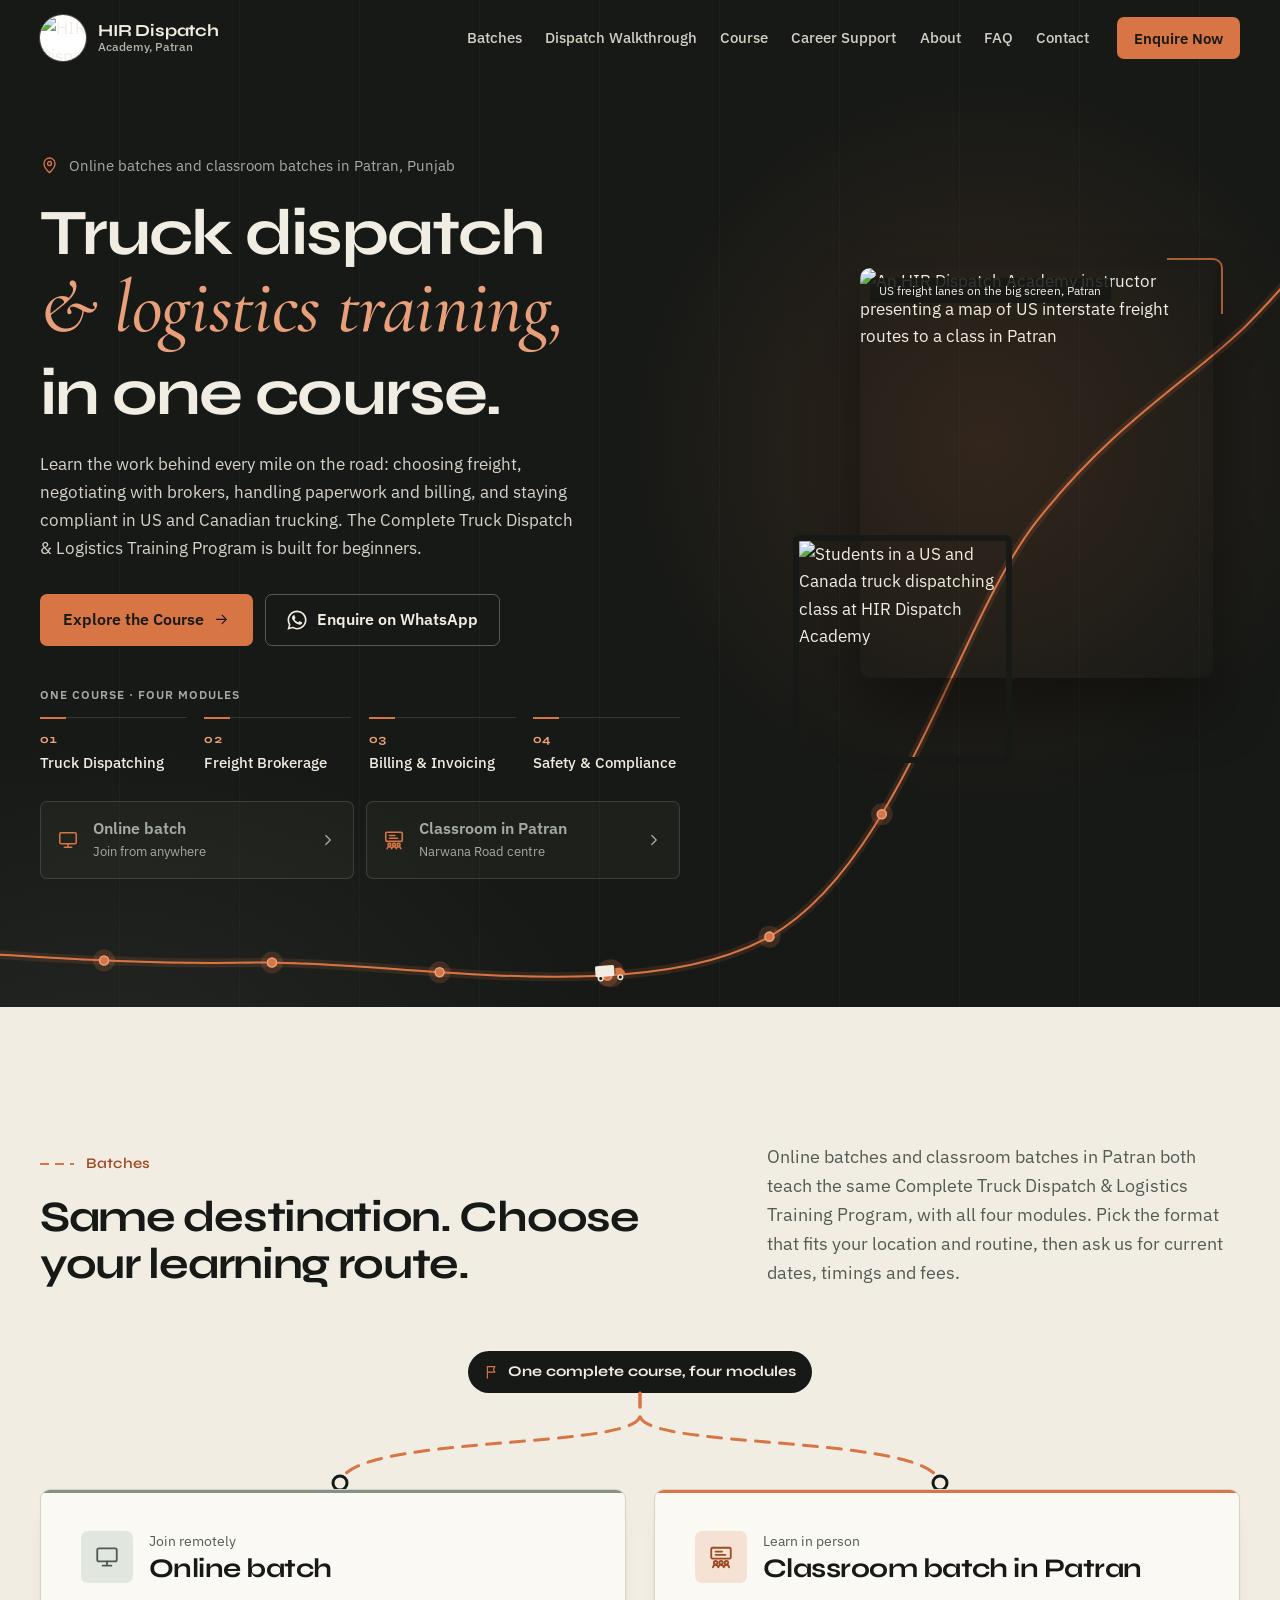
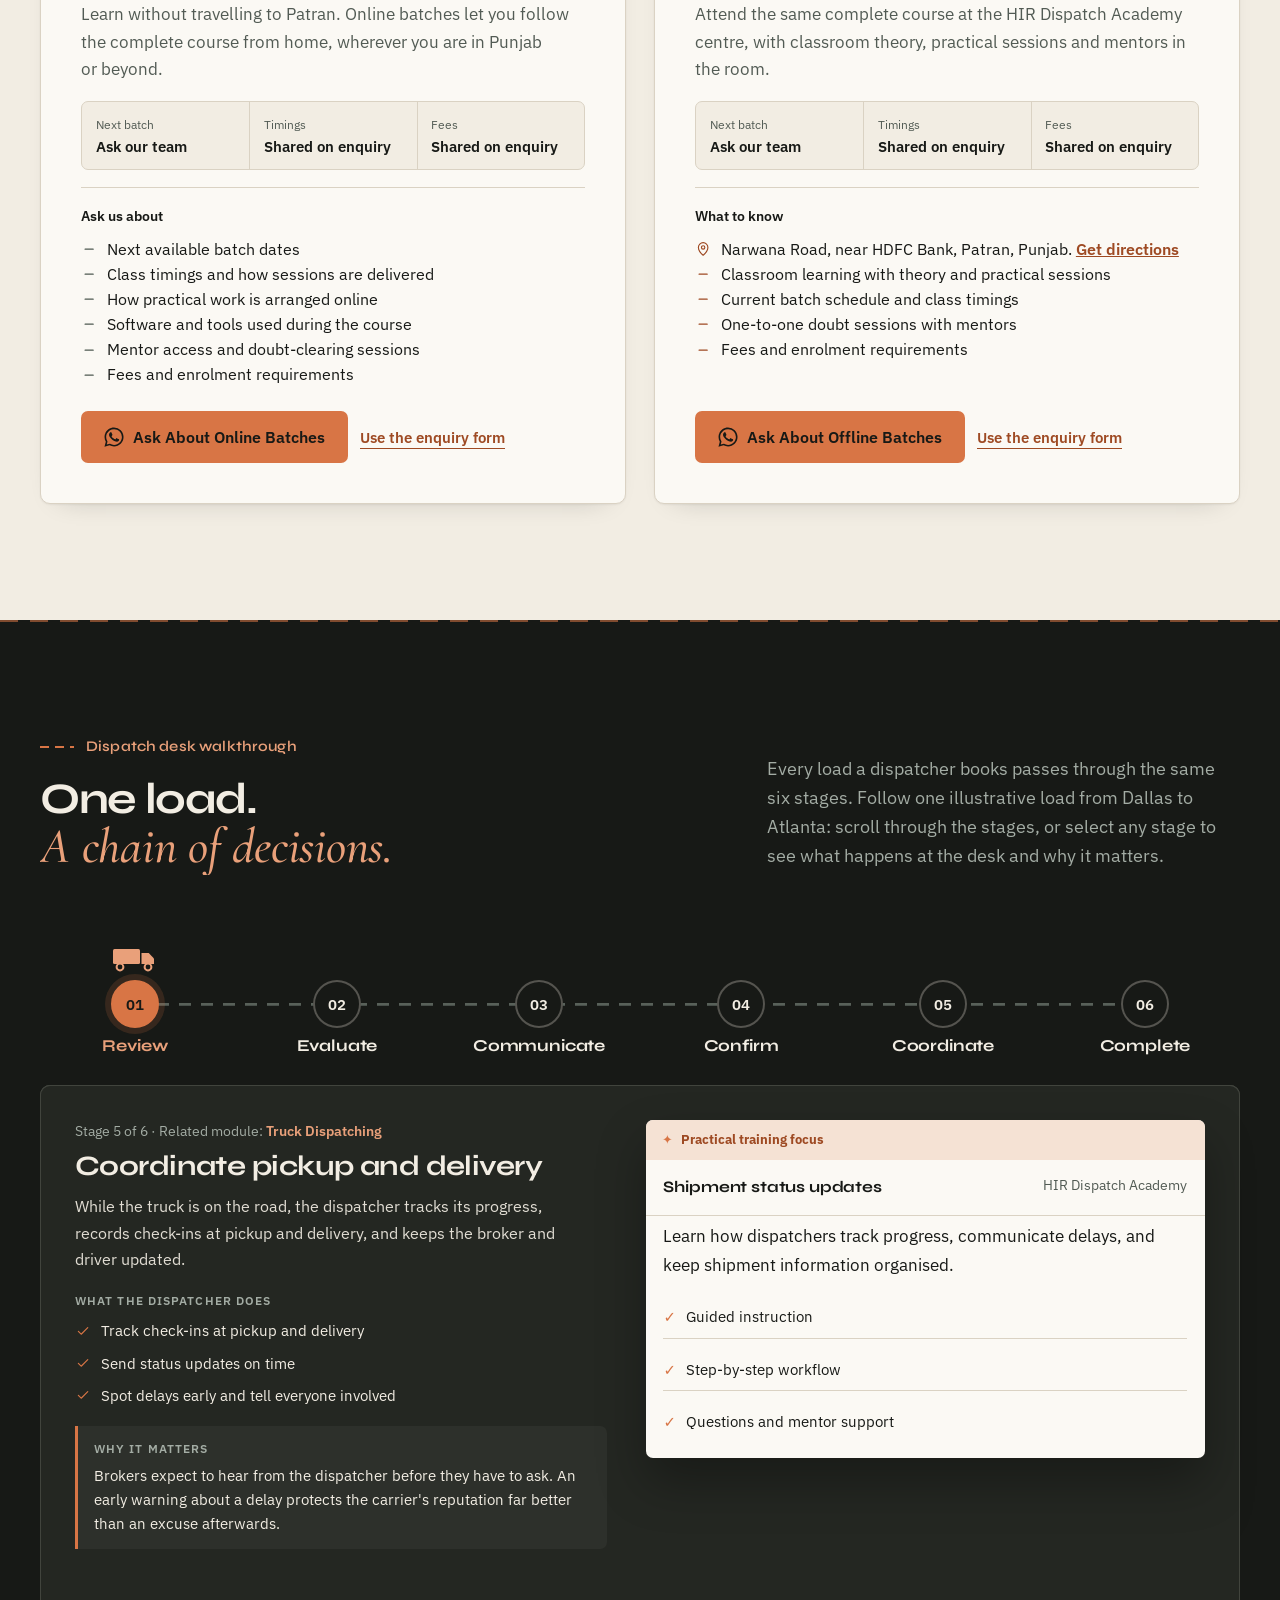
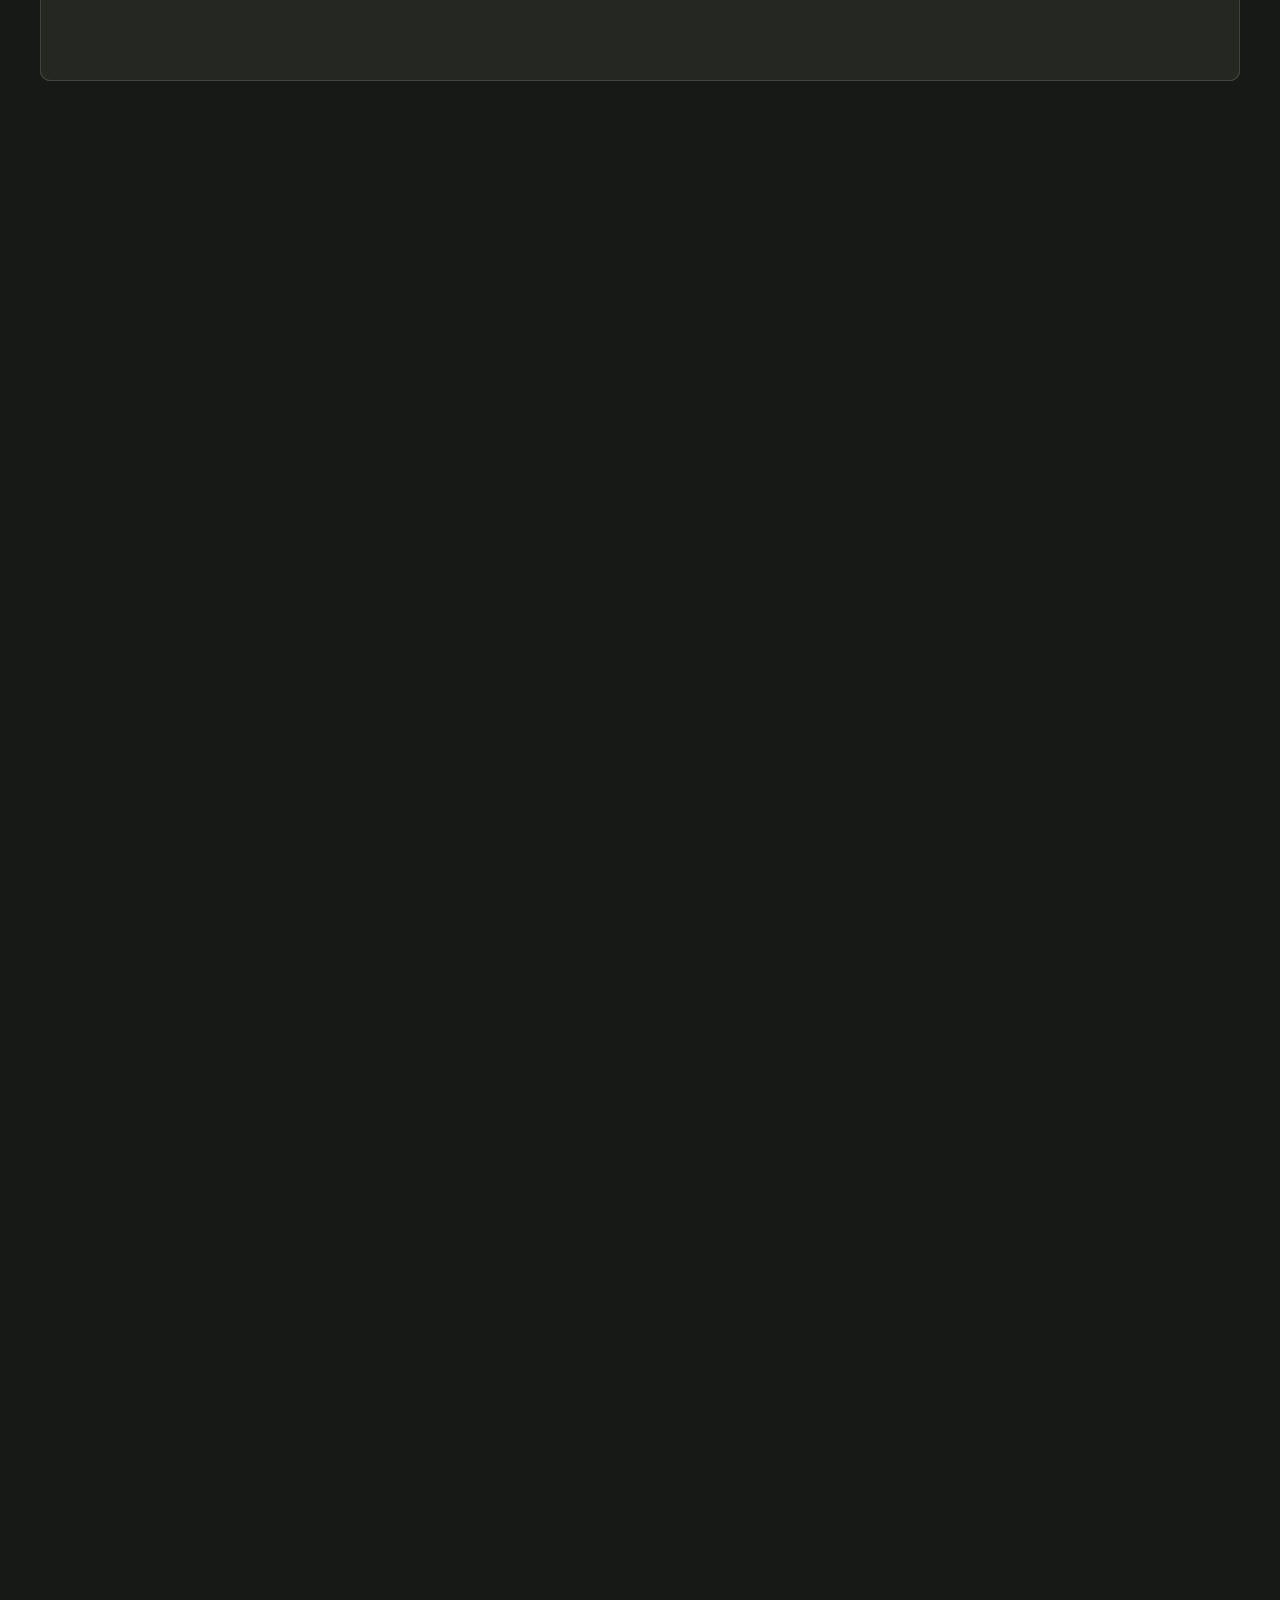
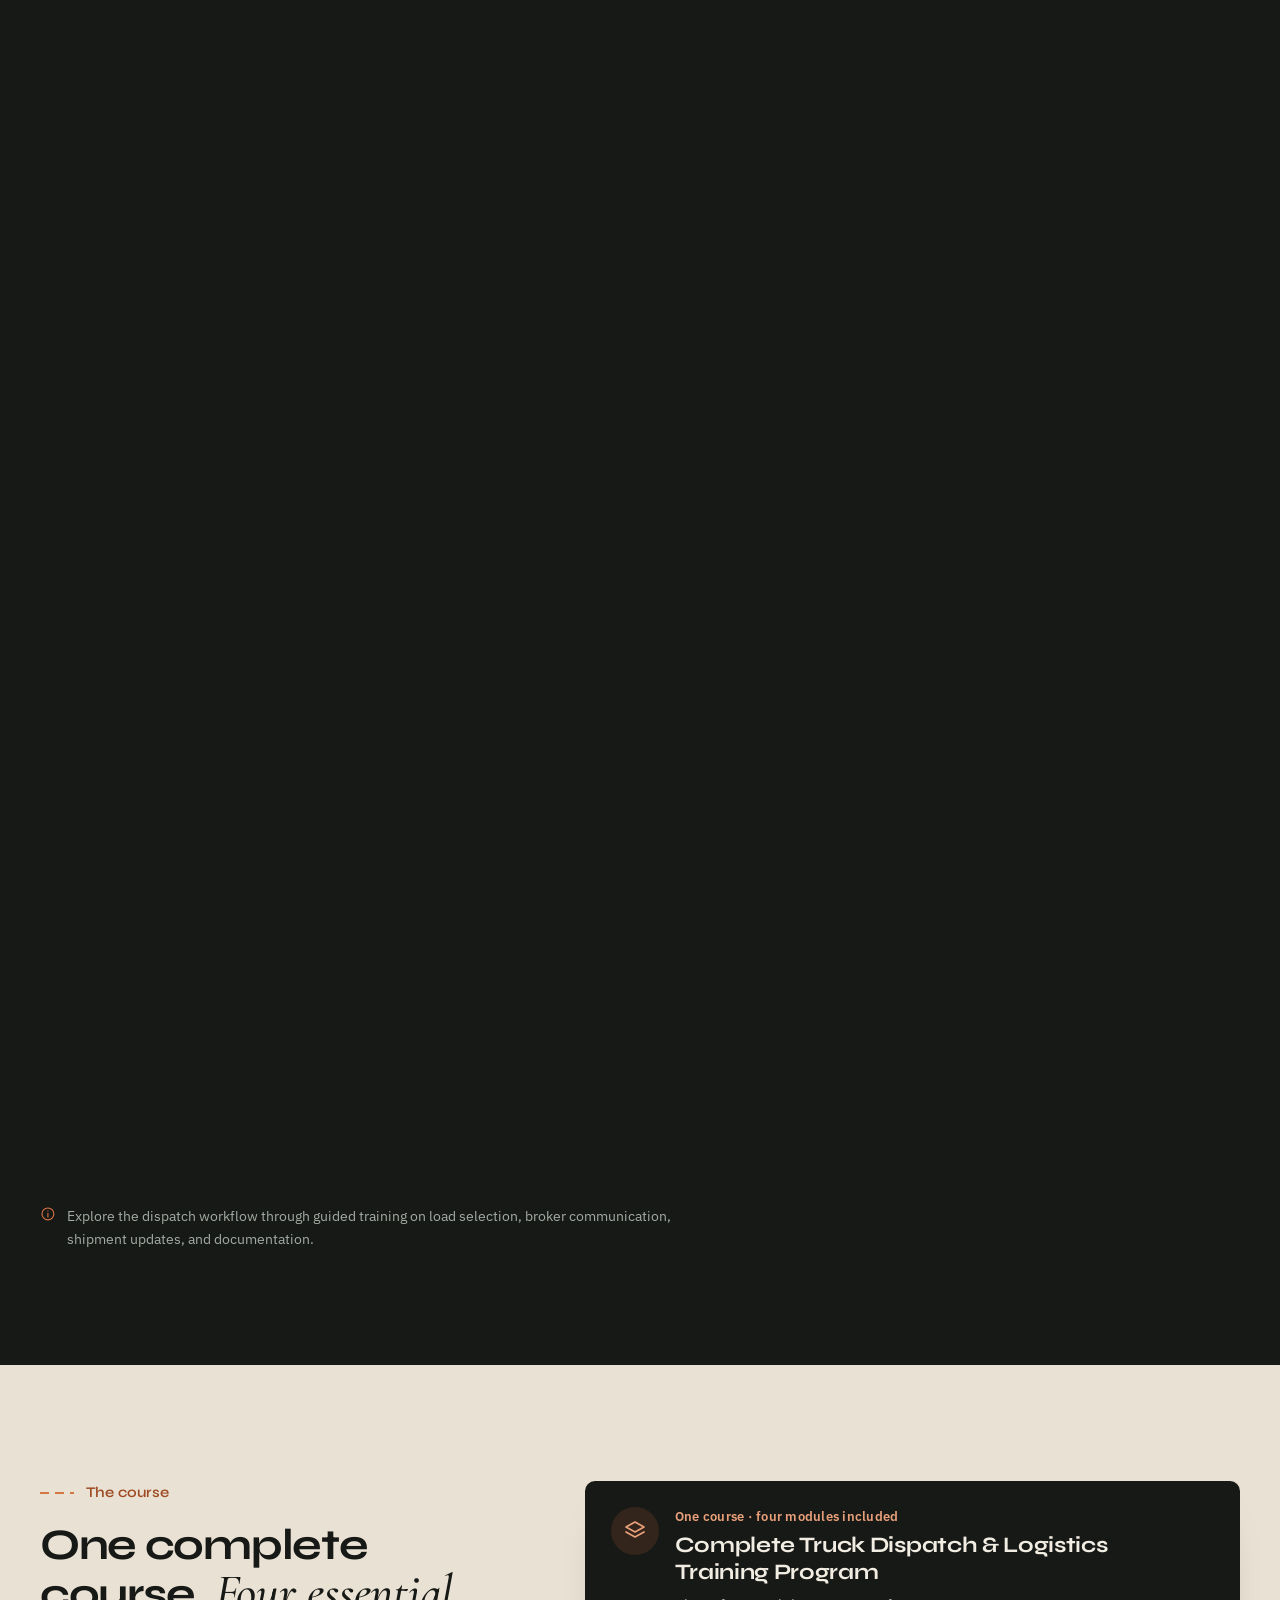
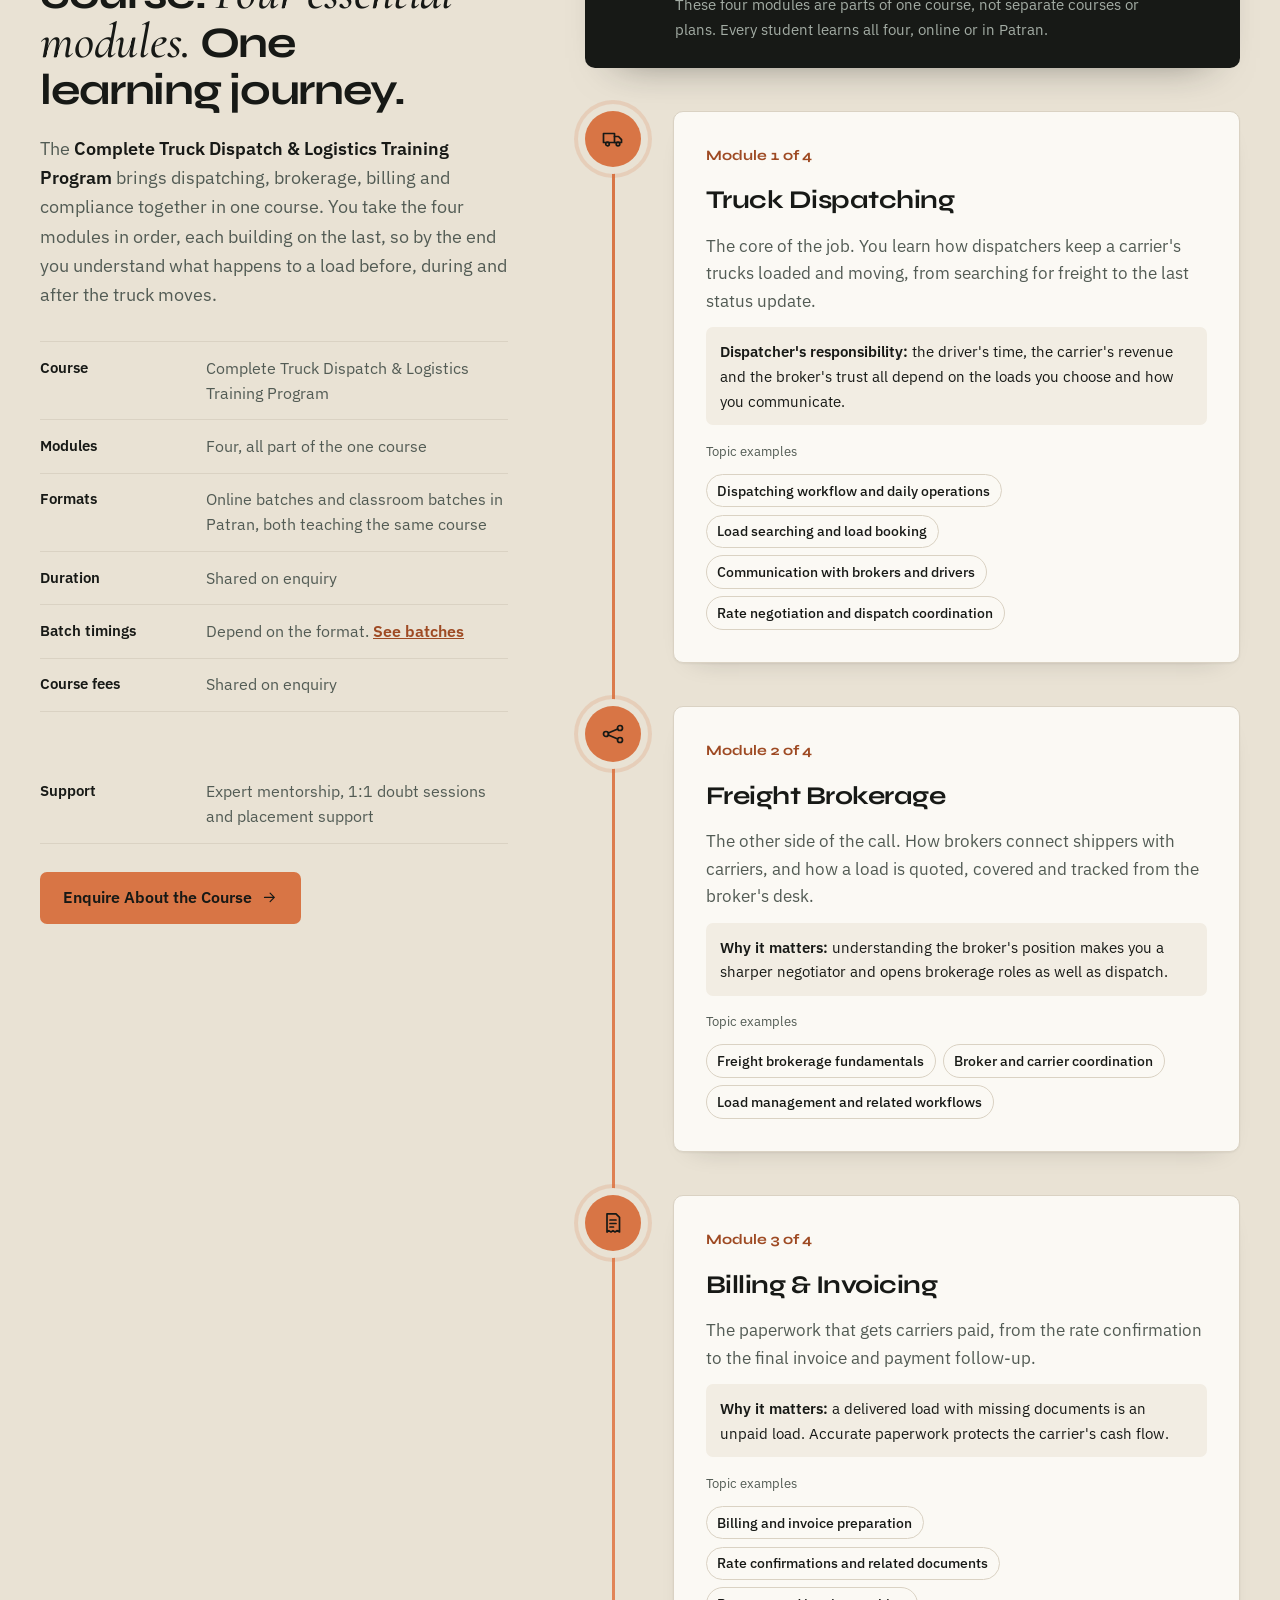
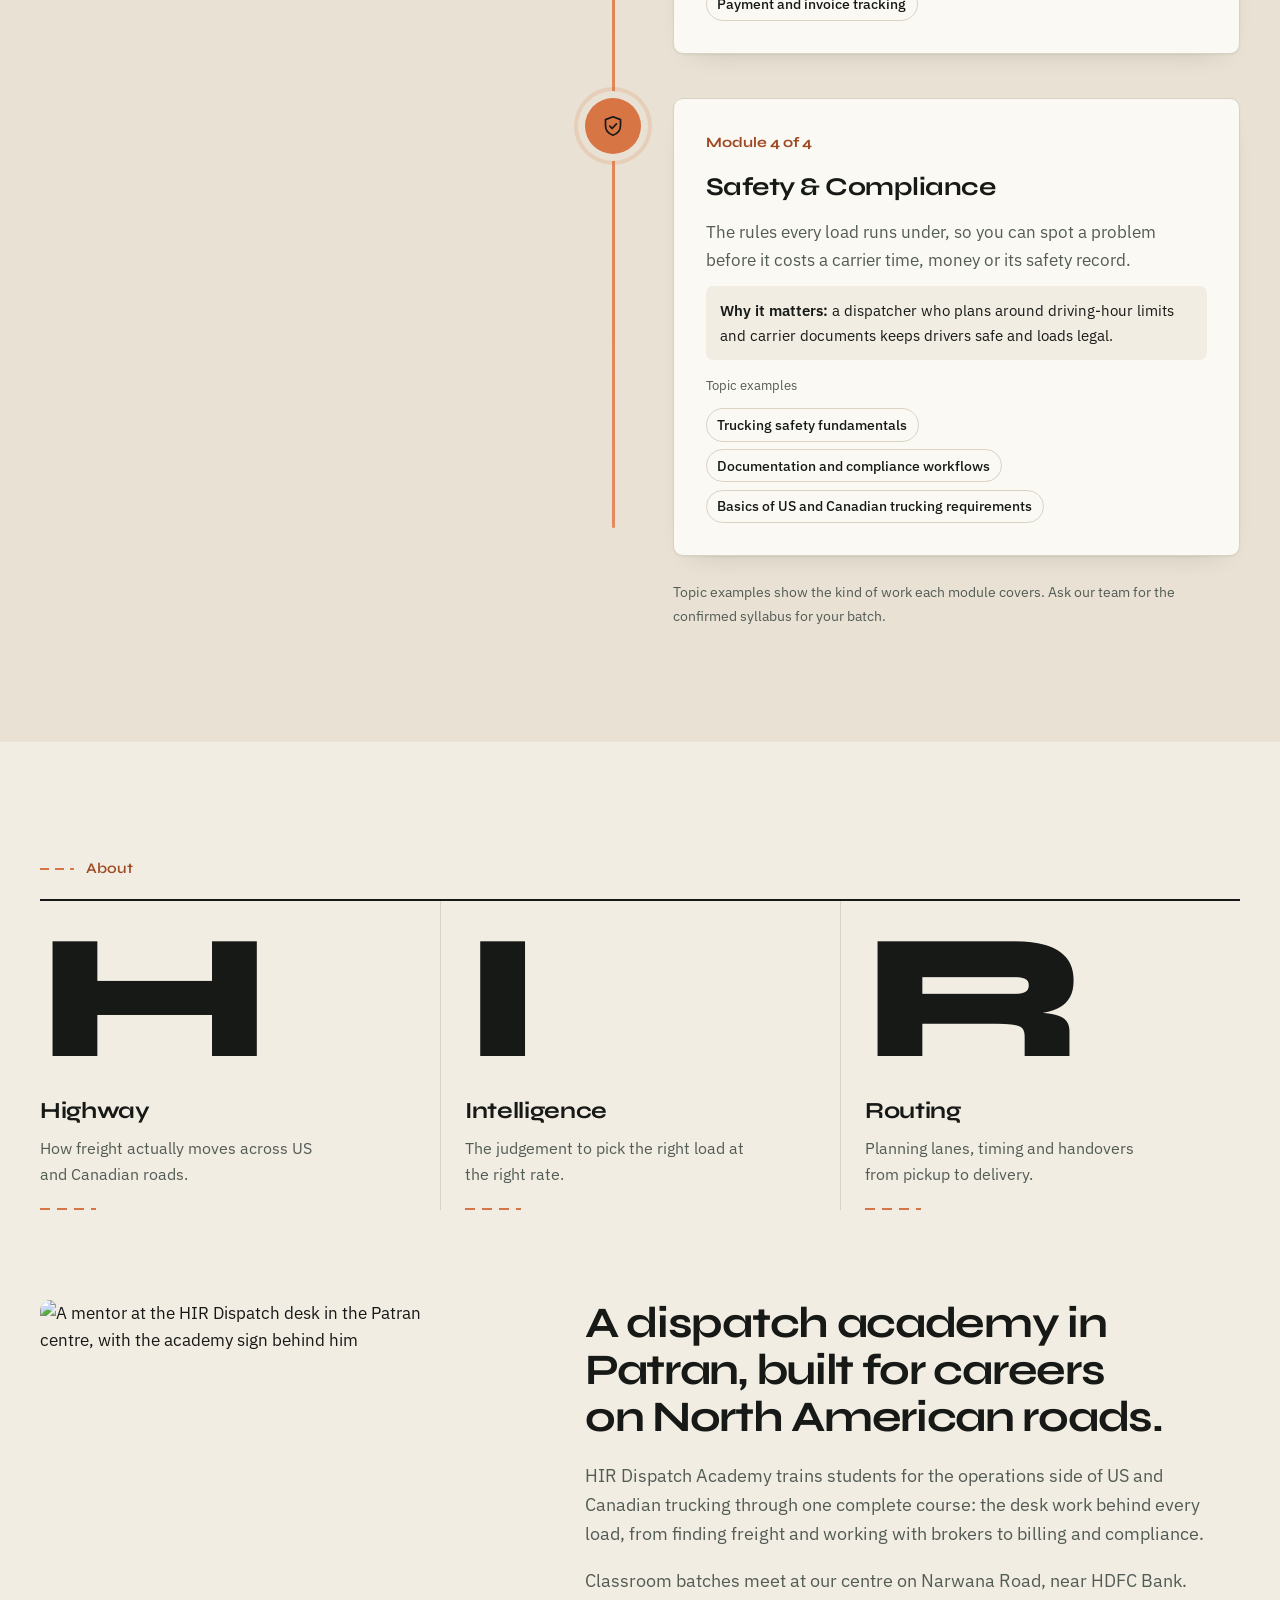
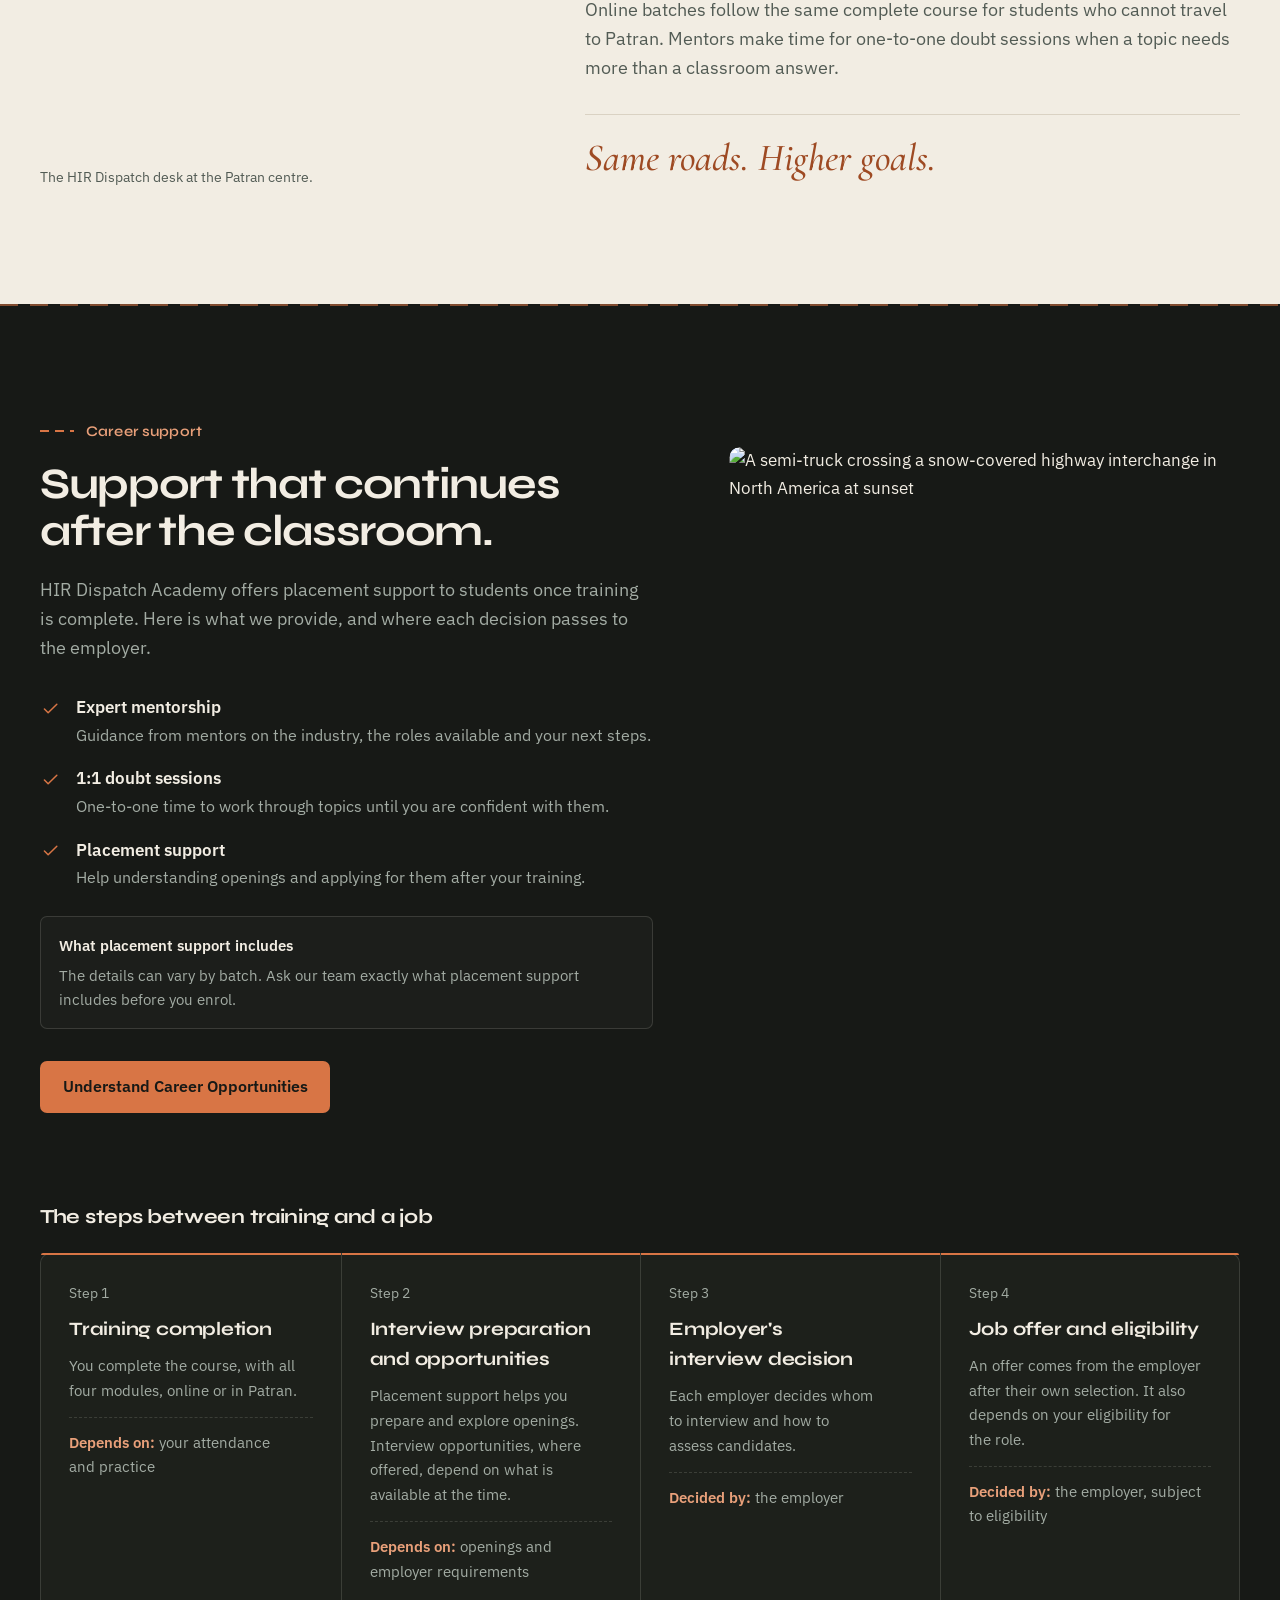
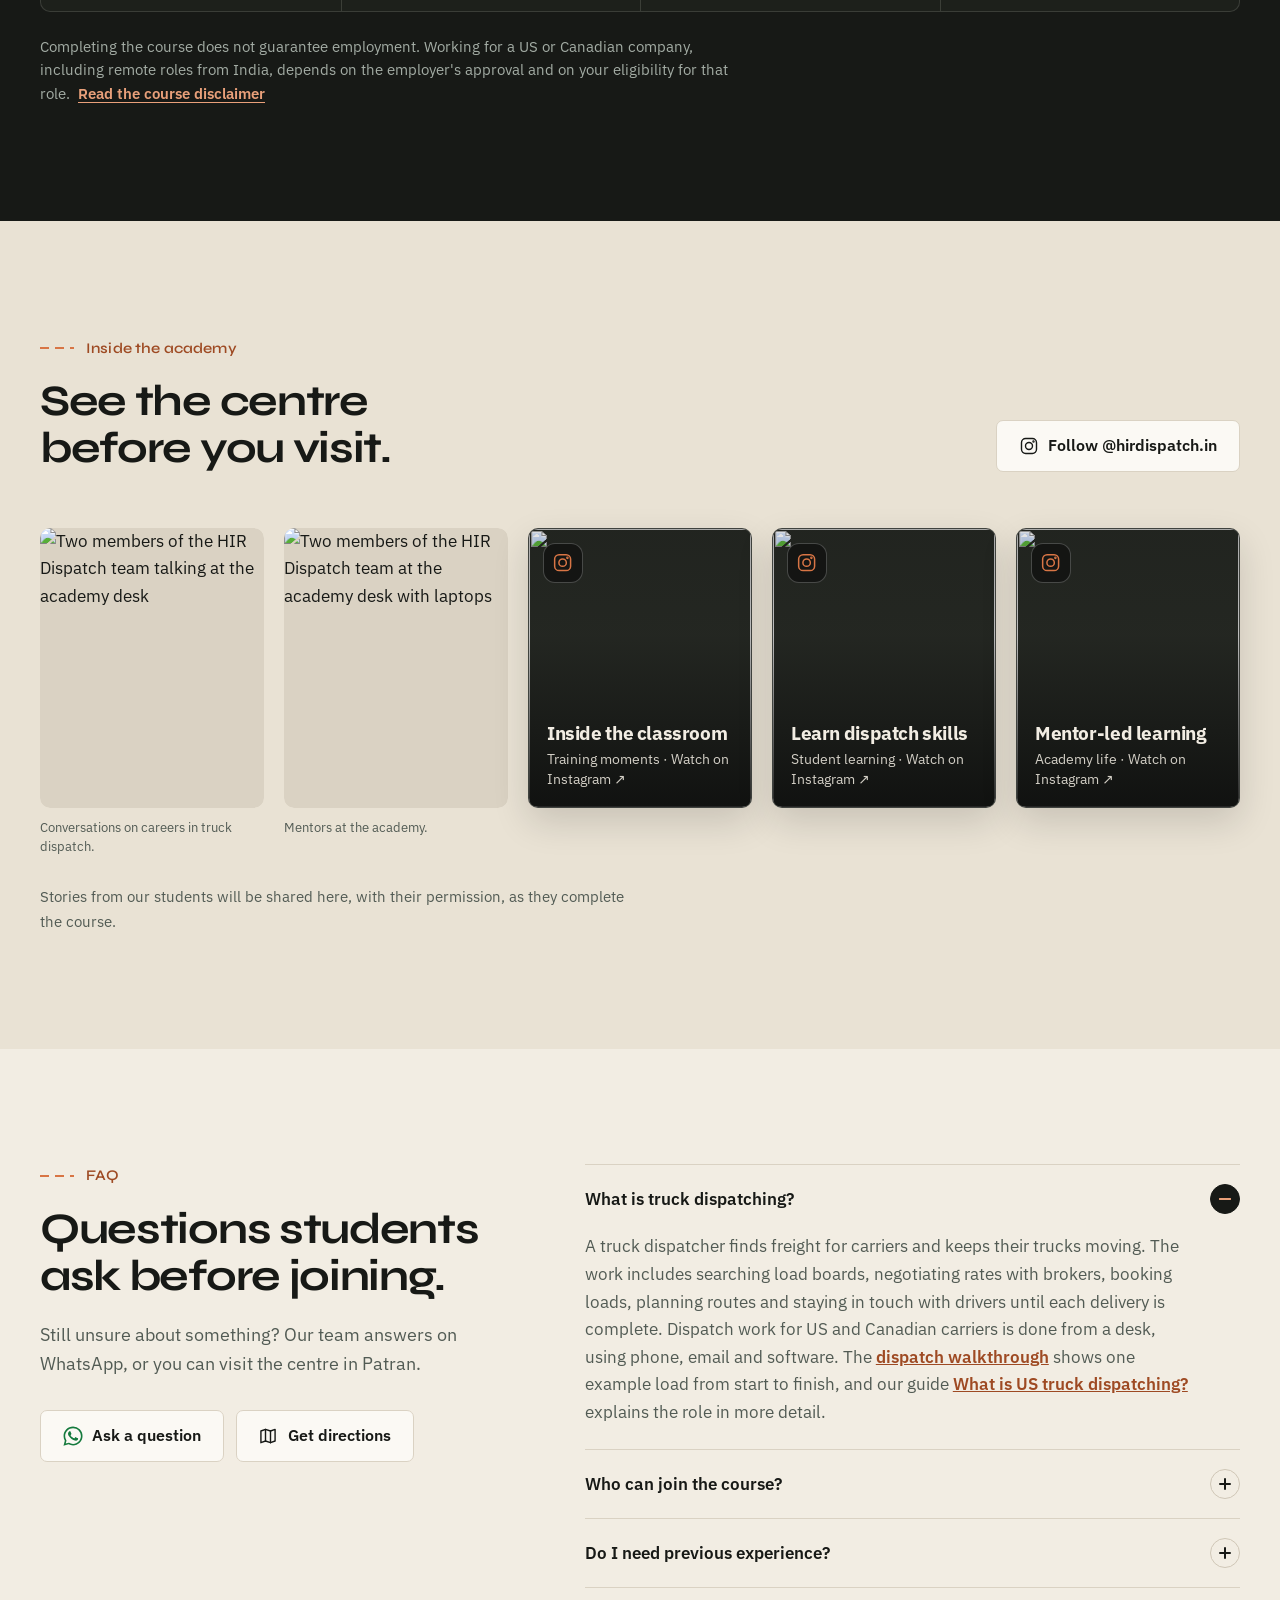
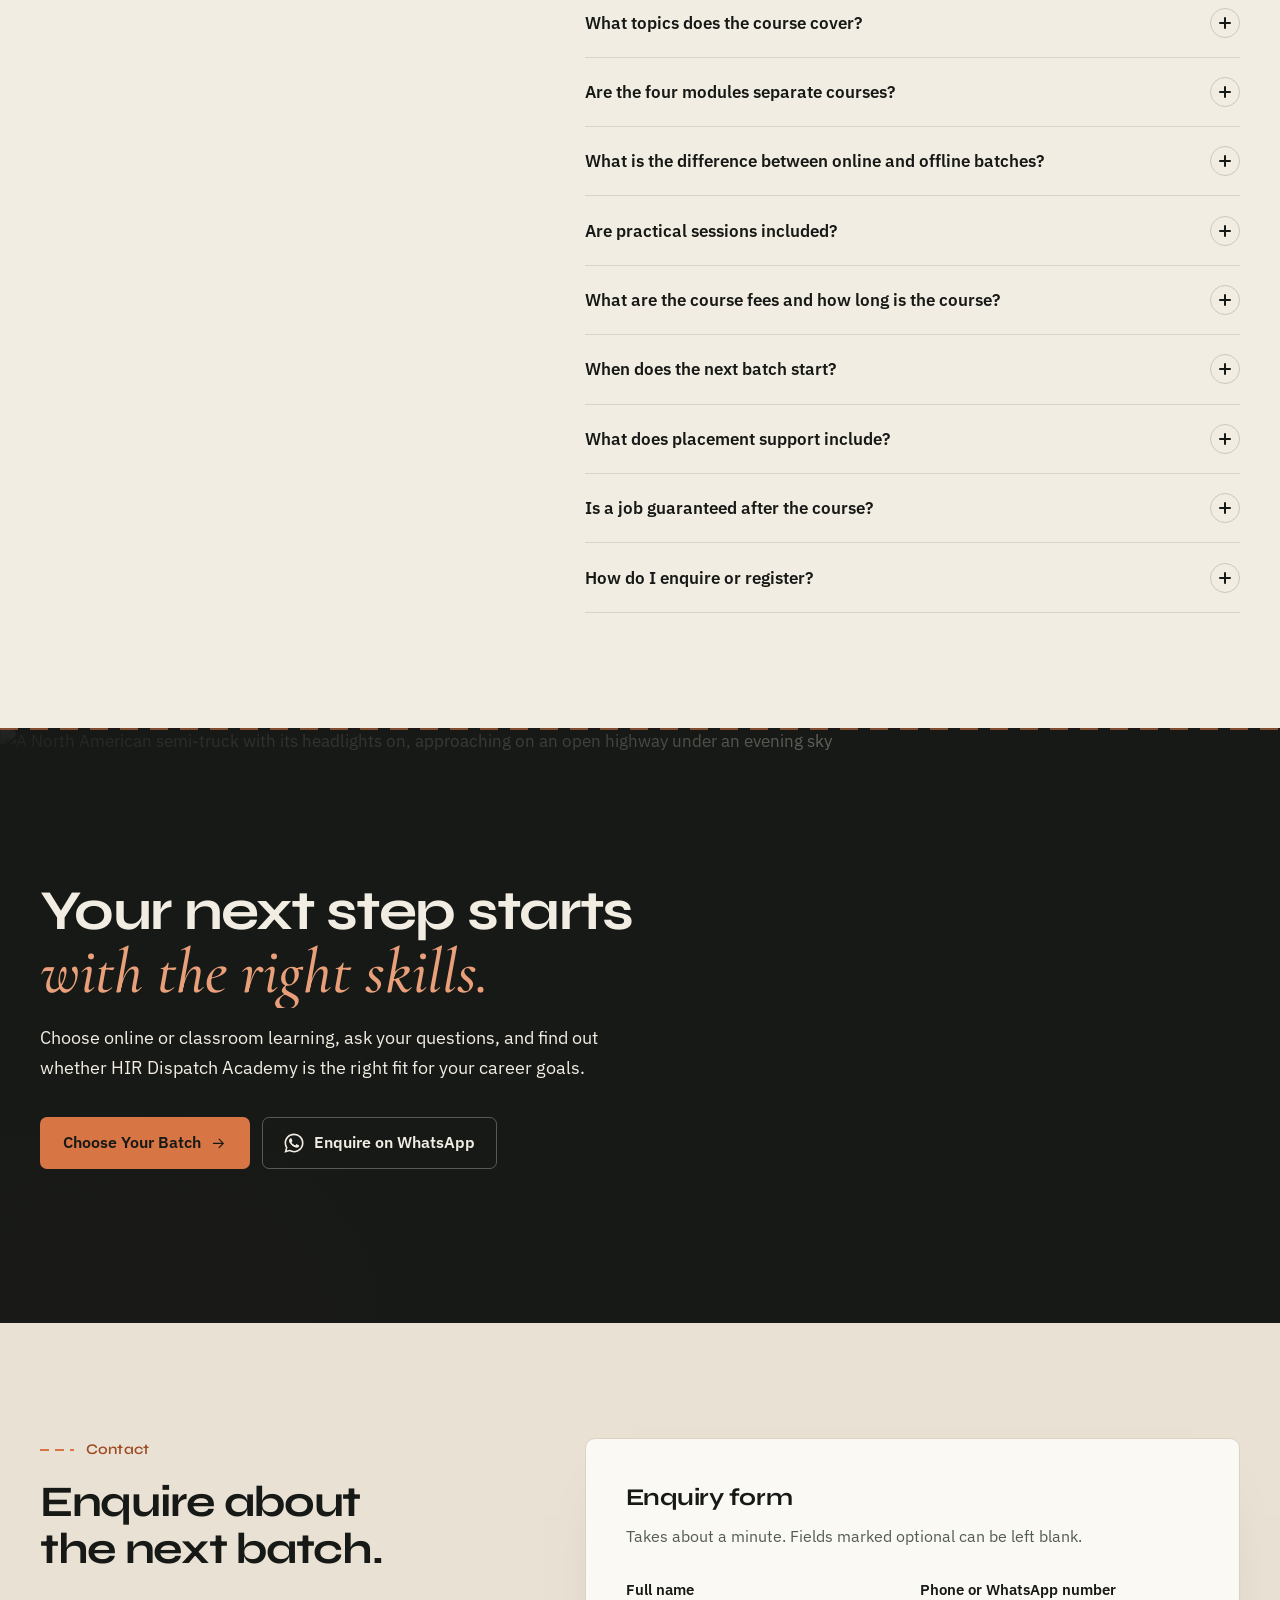
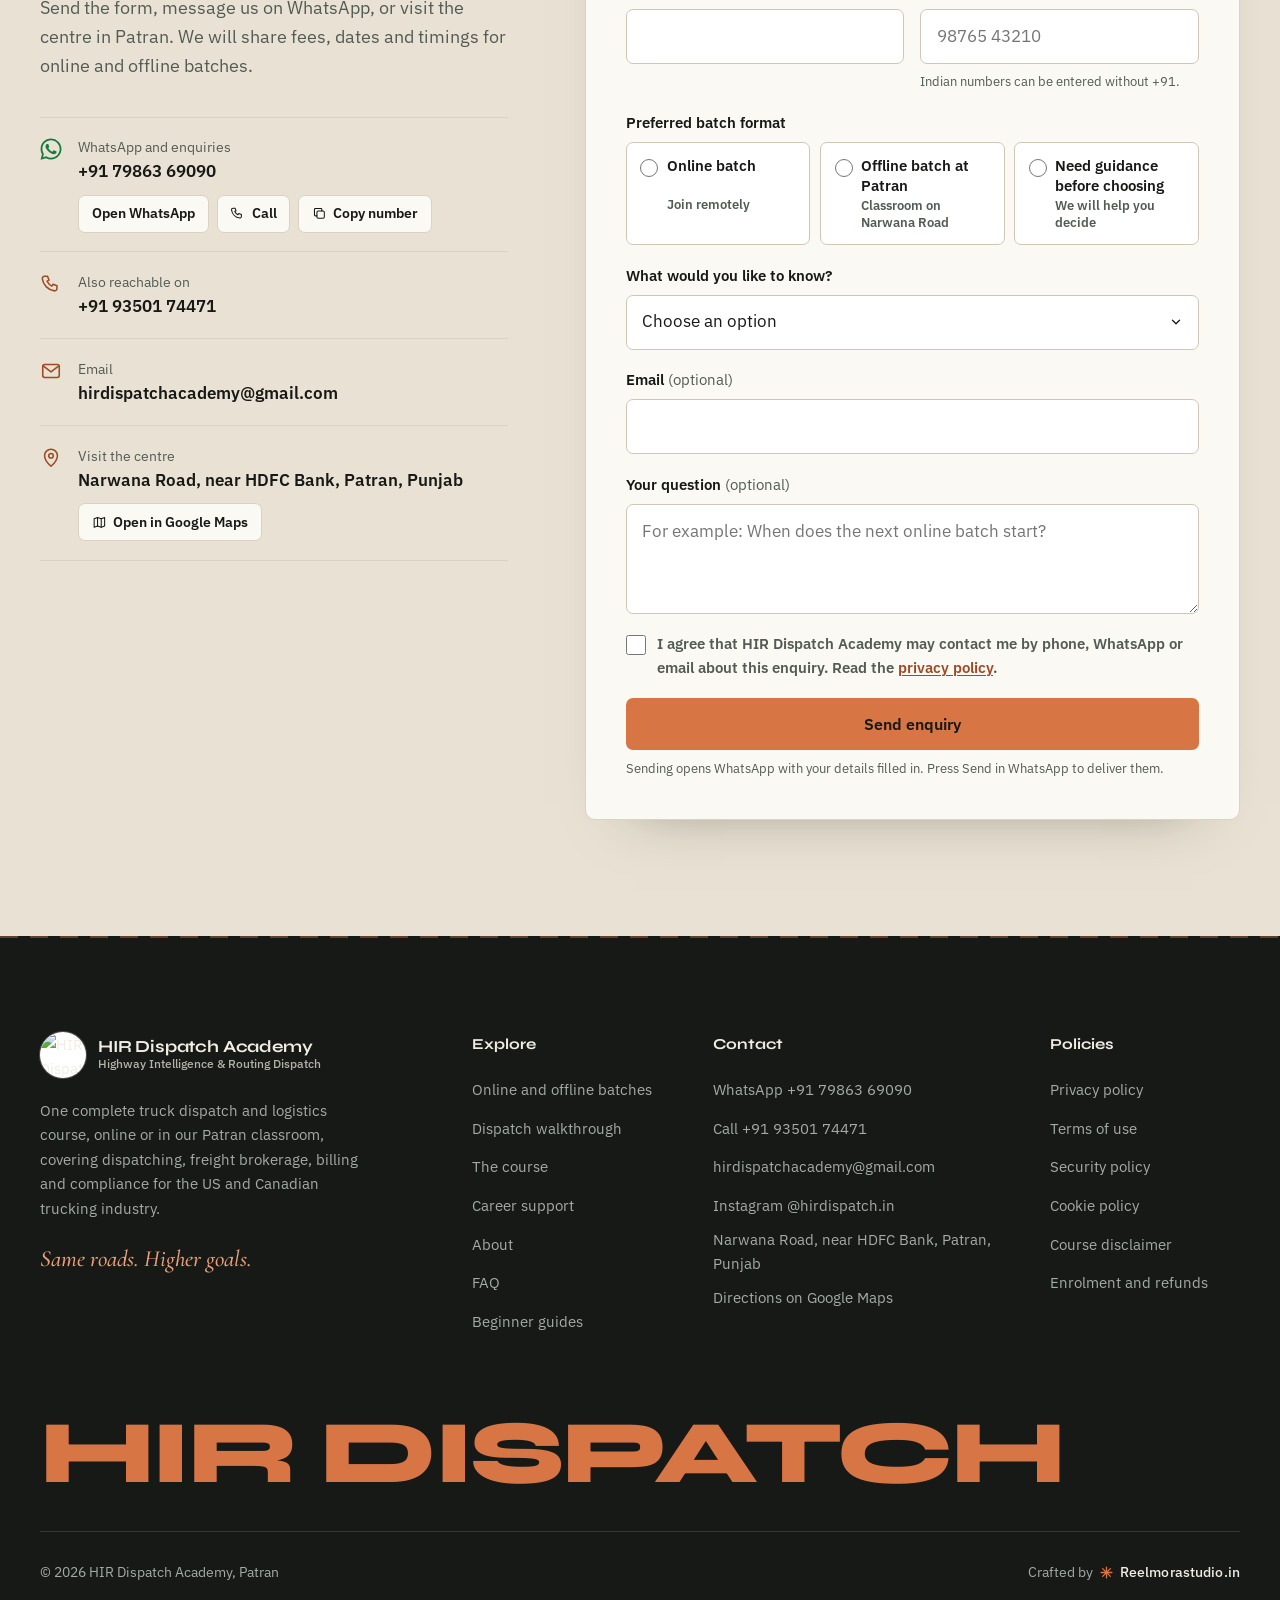
==== commit 4d17e51b: "feat(seo): improve technical SEO and organic search readiness - Canonical host https://www.hirdispat" ====
--- a/site/index.html
+++ b/site/index.html
@@ -15,6 +15,15 @@
 <link rel="apple-touch-icon" href="/apple-touch-icon.png">
 <meta name="robots" content="index, follow, max-image-preview:large">
 <!-- domain-tags:start (written by tools/set-domain.mjs from site.config.json; empty until the domain is set) -->
+<link rel="canonical" href="https://www.hirdispatchacademy.com/">
+<meta property="og:url" content="https://www.hirdispatchacademy.com/">
+<meta property="og:image" content="https://www.hirdispatchacademy.com/og-image.jpg">
+<meta property="og:image:type" content="image/jpeg">
+<meta property="og:image:width" content="1200">
+<meta property="og:image:height" content="630">
+<meta property="og:image:alt" content="HIR Dispatch Academy: Complete Truck Dispatch &amp; Logistics Training Program, one course with four modules, online and in Patran, Punjab">
+<meta name="twitter:image" content="https://www.hirdispatchacademy.com/og-image.jpg">
+<meta name="twitter:image:alt" content="HIR Dispatch Academy: Complete Truck Dispatch &amp; Logistics Training Program, one course with four modules, online and in Patran, Punjab">
 <!-- domain-tags:end -->
 <meta property="og:type" content="website">
 <meta property="og:site_name" content="HIR Dispatch Academy">
@@ -24,7 +33,7 @@
 <meta name="twitter:card" content="summary_large_image">
 <meta name="twitter:title" content="HIR Dispatch Academy | Complete Truck Dispatch &amp; Logistics Training Program">
 <meta name="twitter:description" content="One complete course with four modules: dispatching, brokerage, billing and compliance. Online batches and classroom batches in Patran, Punjab.">
-<script type="application/ld+json">{"@context":"https://schema.org","@graph":[{"@type":"EducationalOrganization","@id":"#organization","name":"HIR Dispatch Academy","alternateName":"HIR Dispatch","description":"HIR Dispatch Academy offers one complete truck dispatch and logistics course from Patran, Punjab, taught online and in the classroom: four modules covering dispatching, freight brokerage, billing and compliance for US and Canadian trucking, with mentorship and placement support.","telephone":"+91-79863-69090","email":"hirdispatchacademy@gmail.com","address":{"@type":"PostalAddress","streetAddress":"Narwana Road, near HDFC Bank","addressLocality":"Patran","addressRegion":"Punjab","addressCountry":"IN"},"hasMap":"https://maps.app.goo.gl/zpZejjCcjgHcbTT46","sameAs":["https://www.instagram.com/hirdispatch.in/"]},{"@type":"Course","@id":"#course","name":"Complete Truck Dispatch & Logistics Training Program","description":"One complete course with four modules taught together: Truck Dispatching, Freight Brokerage, Billing & Invoicing, and Safety & Compliance, focused on US and Canadian trucking operations. The same course is offered as online batches and as classroom batches in Patran, Punjab.","teaches":["Truck Dispatching","Freight Brokerage","Billing & Invoicing","Safety & Compliance"],"provider":{"@id":"#organization"},"hasCourseInstance":[{"@type":"CourseInstance","courseMode":"Online"},{"@type":"CourseInstance","courseMode":"Onsite","location":{"@type":"Place","name":"HIR Dispatch Academy, Patran","address":{"@type":"PostalAddress","streetAddress":"Narwana Road, near HDFC Bank","addressLocality":"Patran","addressRegion":"Punjab","addressCountry":"IN"}}}]},{"@type":"FAQPage","@id":"#faq","mainEntity":[{"@type":"Question","name":"What is truck dispatching?","acceptedAnswer":{"@type":"Answer","text":"A truck dispatcher finds freight for carriers and keeps their trucks moving. The work includes searching load boards, negotiating rates with brokers, booking loads, planning routes and staying in touch with drivers until each delivery is complete. Dispatch work for US and Canadian carriers is done from a desk, using phone, email and software. The dispatch walkthrough shows one example load from start to finish, and our guide What is US truck dispatching? explains the role in more detail."}},{"@type":"Question","name":"Do I need previous experience?","acceptedAnswer":{"@type":"Answer","text":"No. Training starts with the basics of the trucking industry and builds step by step, from beginner to professional dispatcher. Comfort with spoken English and basic computer use will help you in this field."}},{"@type":"Question","name":"What topics does the course cover?","acceptedAnswer":{"@type":"Answer","text":"The Complete Truck Dispatch & Logistics Training Program is one course with four modules: Truck Dispatching, Freight Brokerage, Billing & Invoicing, and Safety & Compliance. Every student learns all four. See the course for example topics in each module, and ask our team for the confirmed syllabus for your batch."}},{"@type":"Question","name":"Are the four modules separate courses?","acceptedAnswer":{"@type":"Answer","text":"No. HIR Dispatch Academy offers one course. The four modules are parts of that course, not separate courses or plans, so you do not choose or join them one by one. Online and offline batches are two ways to take the same complete course."}},{"@type":"Question","name":"What is the difference between online and offline batches?","acceptedAnswer":{"@type":"Answer","text":"Both formats teach the same complete course, with all four modules. Offline batches meet in our classroom on Narwana Road, near HDFC Bank, Patran. Online batches let you join remotely, without travelling to Patran. Class timings, practical work and mentor access are arranged for each format, so ask our team how they work for the batch you are considering. Compare the two batch formats"}},{"@type":"Question","name":"Are practical sessions included?","acceptedAnswer":{"@type":"Answer","text":"Yes. Classroom batches combine theory with practical sessions. For online batches, ask our team how practical work is arranged."}},{"@type":"Question","name":"Is a job guaranteed after the course?","acceptedAnswer":{"@type":"Answer","text":"No. The course prepares you for dispatch and logistics roles, and placement support helps you explore openings, but hiring decisions are made by employers. An interview opportunity is not a job offer, and any offer depends on the employer and on your eligibility for the role. Read the course disclaimer"}},{"@type":"Question","name":"How do I enquire or register?","acceptedAnswer":{"@type":"Answer","text":"Fill in the enquiry form with your preferred batch format, message us on WhatsApp at +91 79863 69090, or visit the centre on Narwana Road, near HDFC Bank, Patran."}}]}]}</script>
+<script type="application/ld+json">{"@context":"https://schema.org","@graph":[{"@type":"EducationalOrganization","@id":"https://www.hirdispatchacademy.com/#organization","name":"HIR Dispatch Academy","alternateName":"HIR Dispatch","description":"HIR Dispatch Academy offers one complete truck dispatch and logistics course from Patran, Punjab, taught online and in the classroom: four modules covering dispatching, freight brokerage, billing and compliance for US and Canadian trucking, with mentorship and placement support.","telephone":"+91-79863-69090","email":"hirdispatchacademy@gmail.com","address":{"@type":"PostalAddress","streetAddress":"Narwana Road, near HDFC Bank","addressLocality":"Patran","addressRegion":"Punjab","addressCountry":"IN"},"hasMap":"https://maps.app.goo.gl/zpZejjCcjgHcbTT46","sameAs":["https://www.instagram.com/hirdispatch.in/"],"url":"https://www.hirdispatchacademy.com/","logo":"https://www.hirdispatchacademy.com/images/hir-dispatch-academy-logo-c2f17f4e.webp"},{"@type":"Course","@id":"https://www.hirdispatchacademy.com/#course","name":"Complete Truck Dispatch & Logistics Training Program","description":"One complete course with four modules taught together: Truck Dispatching, Freight Brokerage, Billing & Invoicing, and Safety & Compliance, focused on US and Canadian trucking operations. The same course is offered as online batches and as classroom batches in Patran, Punjab.","teaches":["Truck Dispatching","Freight Brokerage","Billing & Invoicing","Safety & Compliance"],"provider":{"@id":"https://www.hirdispatchacademy.com/#organization"},"hasCourseInstance":[{"@type":"CourseInstance","courseMode":"Online"},{"@type":"CourseInstance","courseMode":"Onsite","location":{"@type":"Place","name":"HIR Dispatch Academy, Patran","address":{"@type":"PostalAddress","streetAddress":"Narwana Road, near HDFC Bank","addressLocality":"Patran","addressRegion":"Punjab","addressCountry":"IN"}}}]},{"@type":"FAQPage","@id":"https://www.hirdispatchacademy.com/#faq","mainEntity":[{"@type":"Question","name":"What is truck dispatching?","acceptedAnswer":{"@type":"Answer","text":"A truck dispatcher finds freight for carriers and keeps their trucks moving. The work includes searching load boards, negotiating rates with brokers, booking loads, planning routes and staying in touch with drivers until each delivery is complete. Dispatch work for US and Canadian carriers is done from a desk, using phone, email and software. The dispatch walkthrough shows one example load from start to finish, and our guide What is US truck dispatching? explains the role in more detail."}},{"@type":"Question","name":"Do I need previous experience?","acceptedAnswer":{"@type":"Answer","text":"No. Training starts with the basics of the trucking industry and builds step by step, from beginner to professional dispatcher. Comfort with spoken English and basic computer use will help you in this field. Our guide Skills a beginner truck dispatcher needs explains which skills matter most."}},{"@type":"Question","name":"What topics does the course cover?","acceptedAnswer":{"@type":"Answer","text":"The Complete Truck Dispatch & Logistics Training Program is one course with four modules: Truck Dispatching, Freight Brokerage, Billing & Invoicing, and Safety & Compliance. Every student learns all four. See the course for example topics in each module, and ask our team for the confirmed syllabus for your batch. Our guide Truck dispatcher vs freight broker explains how the dispatching and brokerage sides fit together."}},{"@type":"Question","name":"Are the four modules separate courses?","acceptedAnswer":{"@type":"Answer","text":"No. HIR Dispatch Academy offers one course. The four modules are parts of that course, not separate courses or plans, so you do not choose or join them one by one. Online and offline batches are two ways to take the same complete course."}},{"@type":"Question","name":"What is the difference between online and offline batches?","acceptedAnswer":{"@type":"Answer","text":"Both formats teach the same complete course, with all four modules. Offline batches meet in our classroom on Narwana Road, near HDFC Bank, Patran. Online batches let you join remotely, without travelling to Patran. Class timings, practical work and mentor access are arranged for each format, so ask our team how they work for the batch you are considering. Compare the two batch formats"}},{"@type":"Question","name":"Are practical sessions included?","acceptedAnswer":{"@type":"Answer","text":"Yes. Classroom batches combine theory with practical sessions. For online batches, ask our team how practical work is arranged."}},{"@type":"Question","name":"Is a job guaranteed after the course?","acceptedAnswer":{"@type":"Answer","text":"No. The course prepares you for dispatch and logistics roles, and placement support helps you explore openings, but hiring decisions are made by employers. An interview opportunity is not a job offer, and any offer depends on the employer and on your eligibility for the role. Read the course disclaimer"}},{"@type":"Question","name":"How do I enquire or register?","acceptedAnswer":{"@type":"Answer","text":"Fill in the enquiry form with your preferred batch format, message us on WhatsApp at +91 79863 69090, or visit the centre on Narwana Road, near HDFC Bank, Patran."}}]}]}</script>
 <style>/* Layout: a lane sheet. The page reads like one freight lane: a dark highway hero, two learning
    routes that merge into one program, a six-stop dispatch walkthrough, then quiet left-aligned
    sections on a 12-col grid. The copper dashed centre line appears only where content is a route.
@@ -1658,11 +1667,11 @@
       </details>
       <details name="faq">
         <summary>Do I need previous experience?<span class="plus" aria-hidden="true"></span></summary>
-        <div class="answer"><p>No. Training starts with the basics of the trucking industry and builds step by step, from beginner to professional dispatcher. Comfort with spoken English and basic computer use will help you in this field.</p></div>
+        <div class="answer"><p>No. Training starts with the basics of the trucking industry and builds step by step, from beginner to professional dispatcher. Comfort with spoken English and basic computer use will help you in this field. Our guide <a href="/guides/skills-for-beginner-truck-dispatchers">Skills a beginner truck dispatcher needs</a> explains which skills matter most.</p></div>
       </details>
       <details name="faq">
         <summary>What topics does the course cover?<span class="plus" aria-hidden="true"></span></summary>
-        <div class="answer"><p>The Complete Truck Dispatch &amp; Logistics Training Program is one course with four modules: Truck Dispatching, Freight Brokerage, Billing &amp; Invoicing, and Safety &amp; Compliance. Every student learns all four. See <a href="#program">the course</a> for example topics in each module, and ask our team for the confirmed syllabus for your batch.</p></div>
+        <div class="answer"><p>The Complete Truck Dispatch &amp; Logistics Training Program is one course with four modules: Truck Dispatching, Freight Brokerage, Billing &amp; Invoicing, and Safety &amp; Compliance. Every student learns all four. See <a href="#program">the course</a> for example topics in each module, and ask our team for the confirmed syllabus for your batch. Our guide <a href="/guides/truck-dispatcher-vs-freight-broker">Truck dispatcher vs freight broker</a> explains how the dispatching and brokerage sides fit together.</p></div>
       </details>
       <details name="faq">
         <summary>Are the four modules separate courses?<span class="plus" aria-hidden="true"></span></summary>
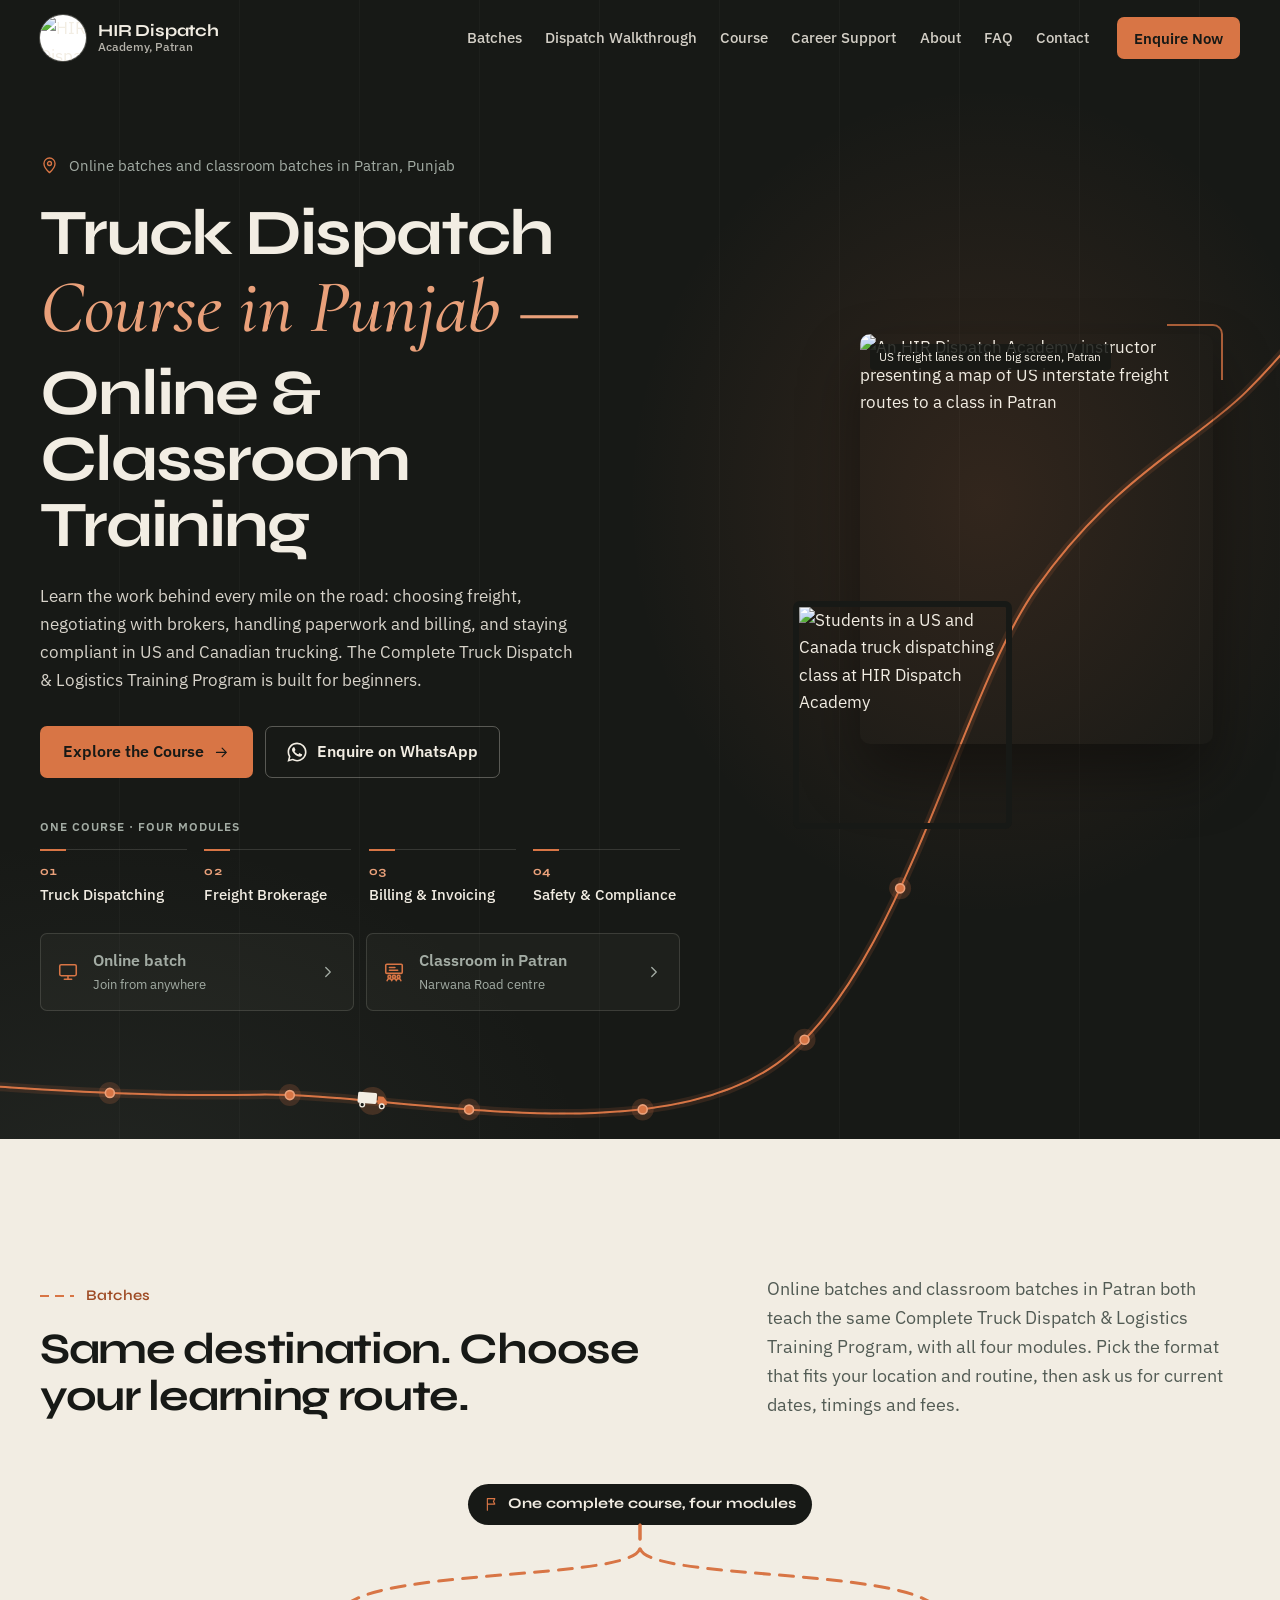
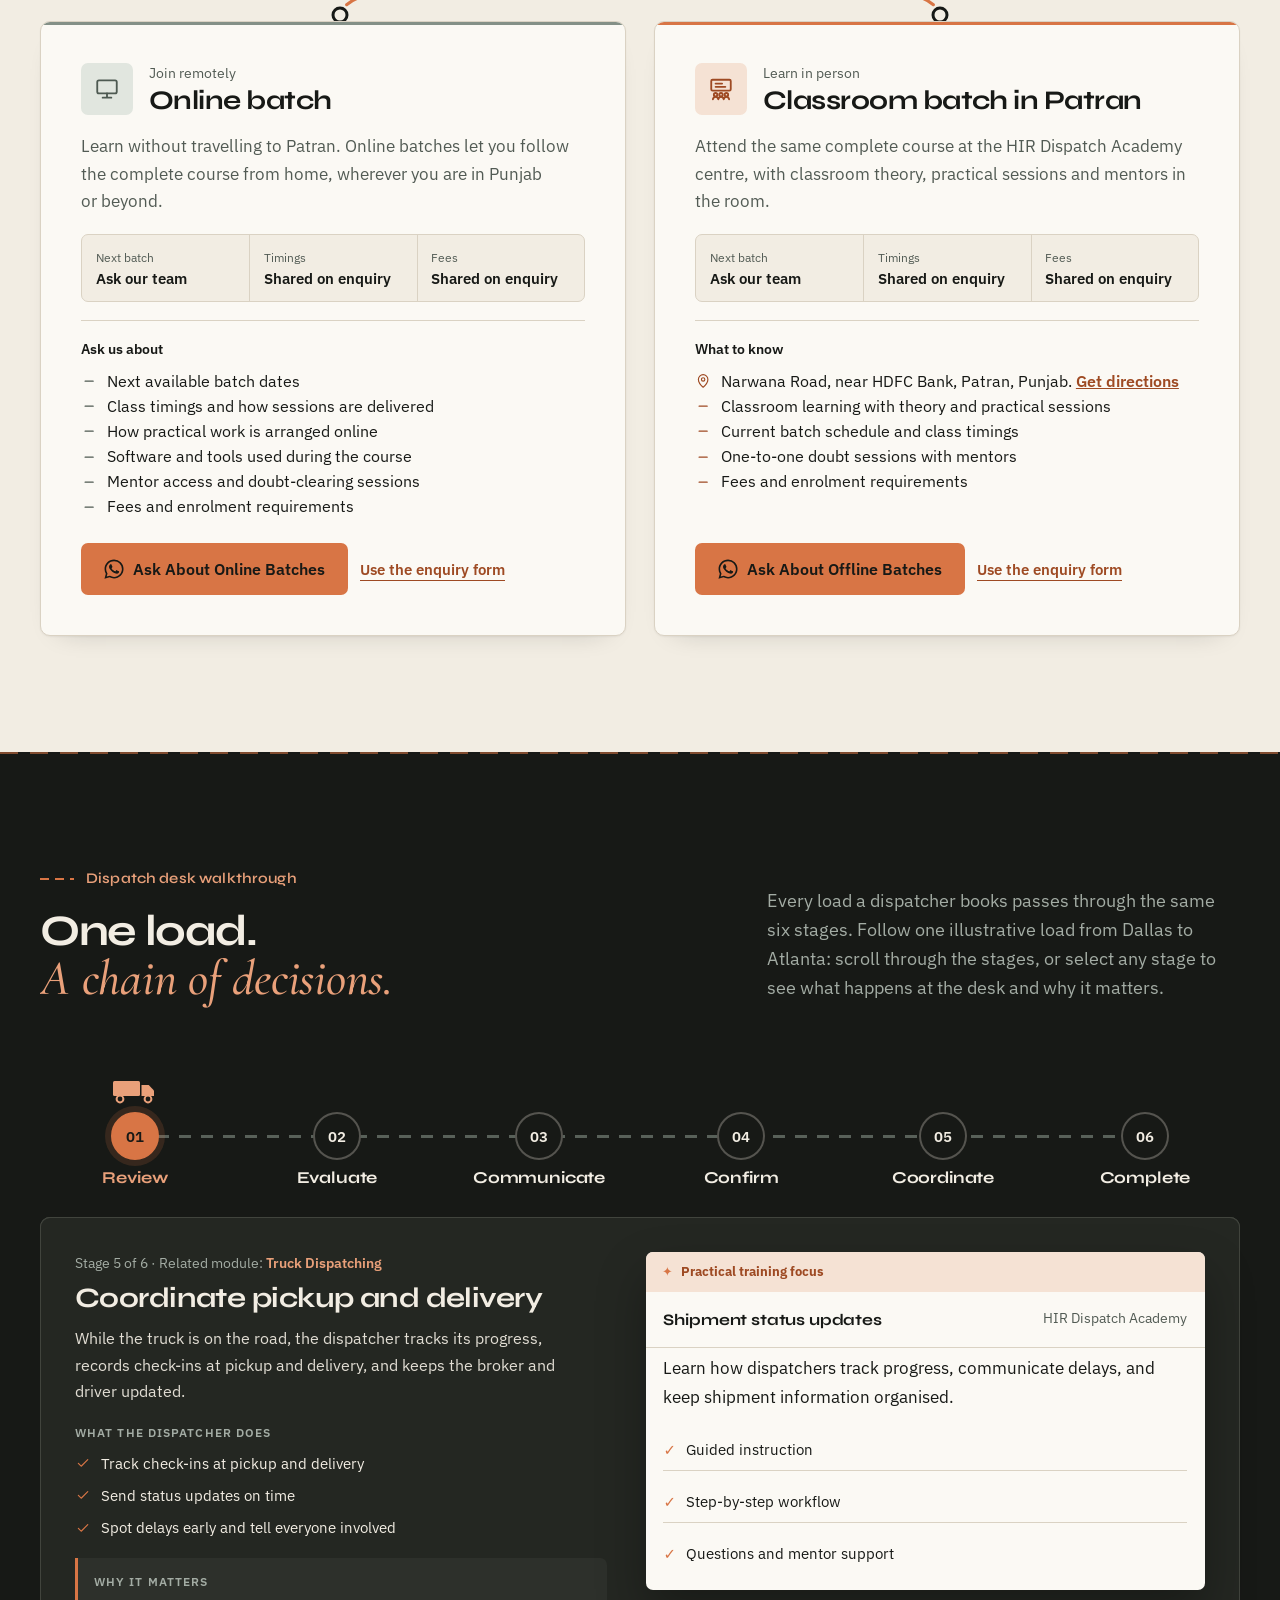
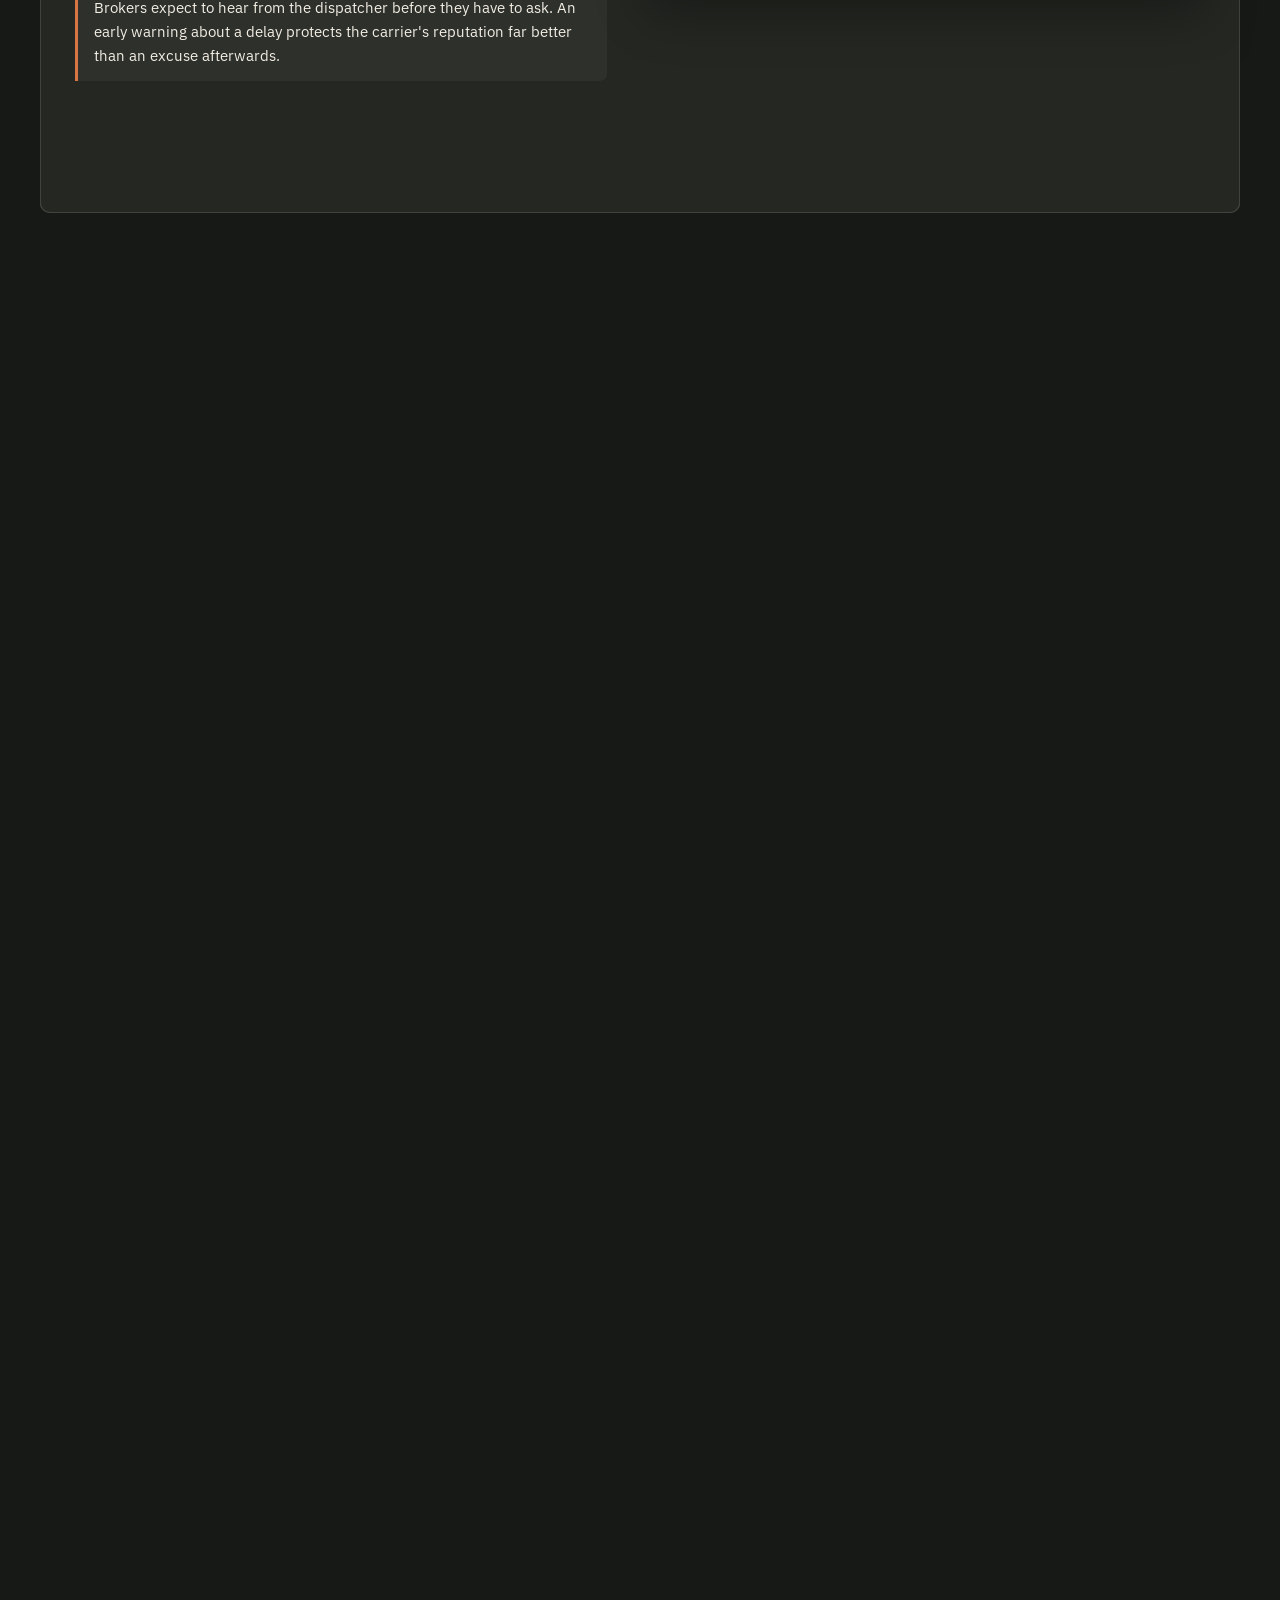
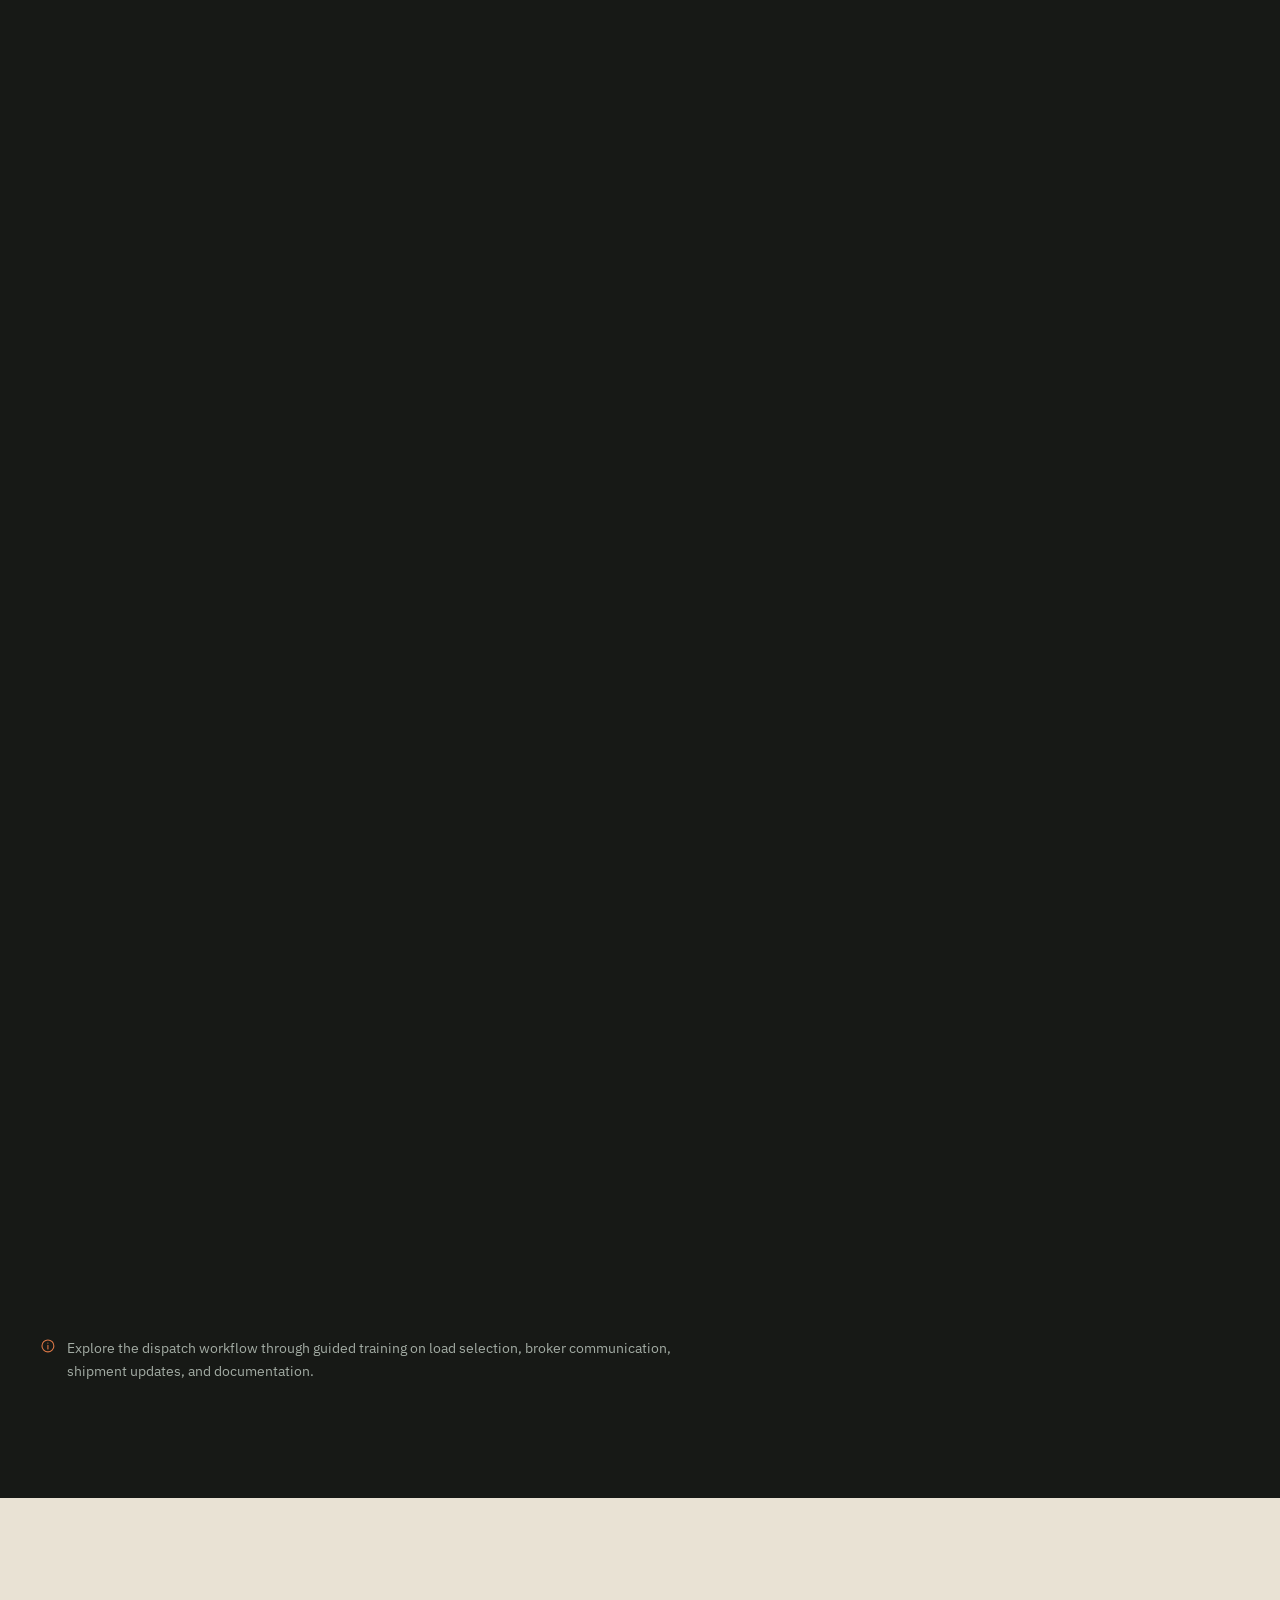
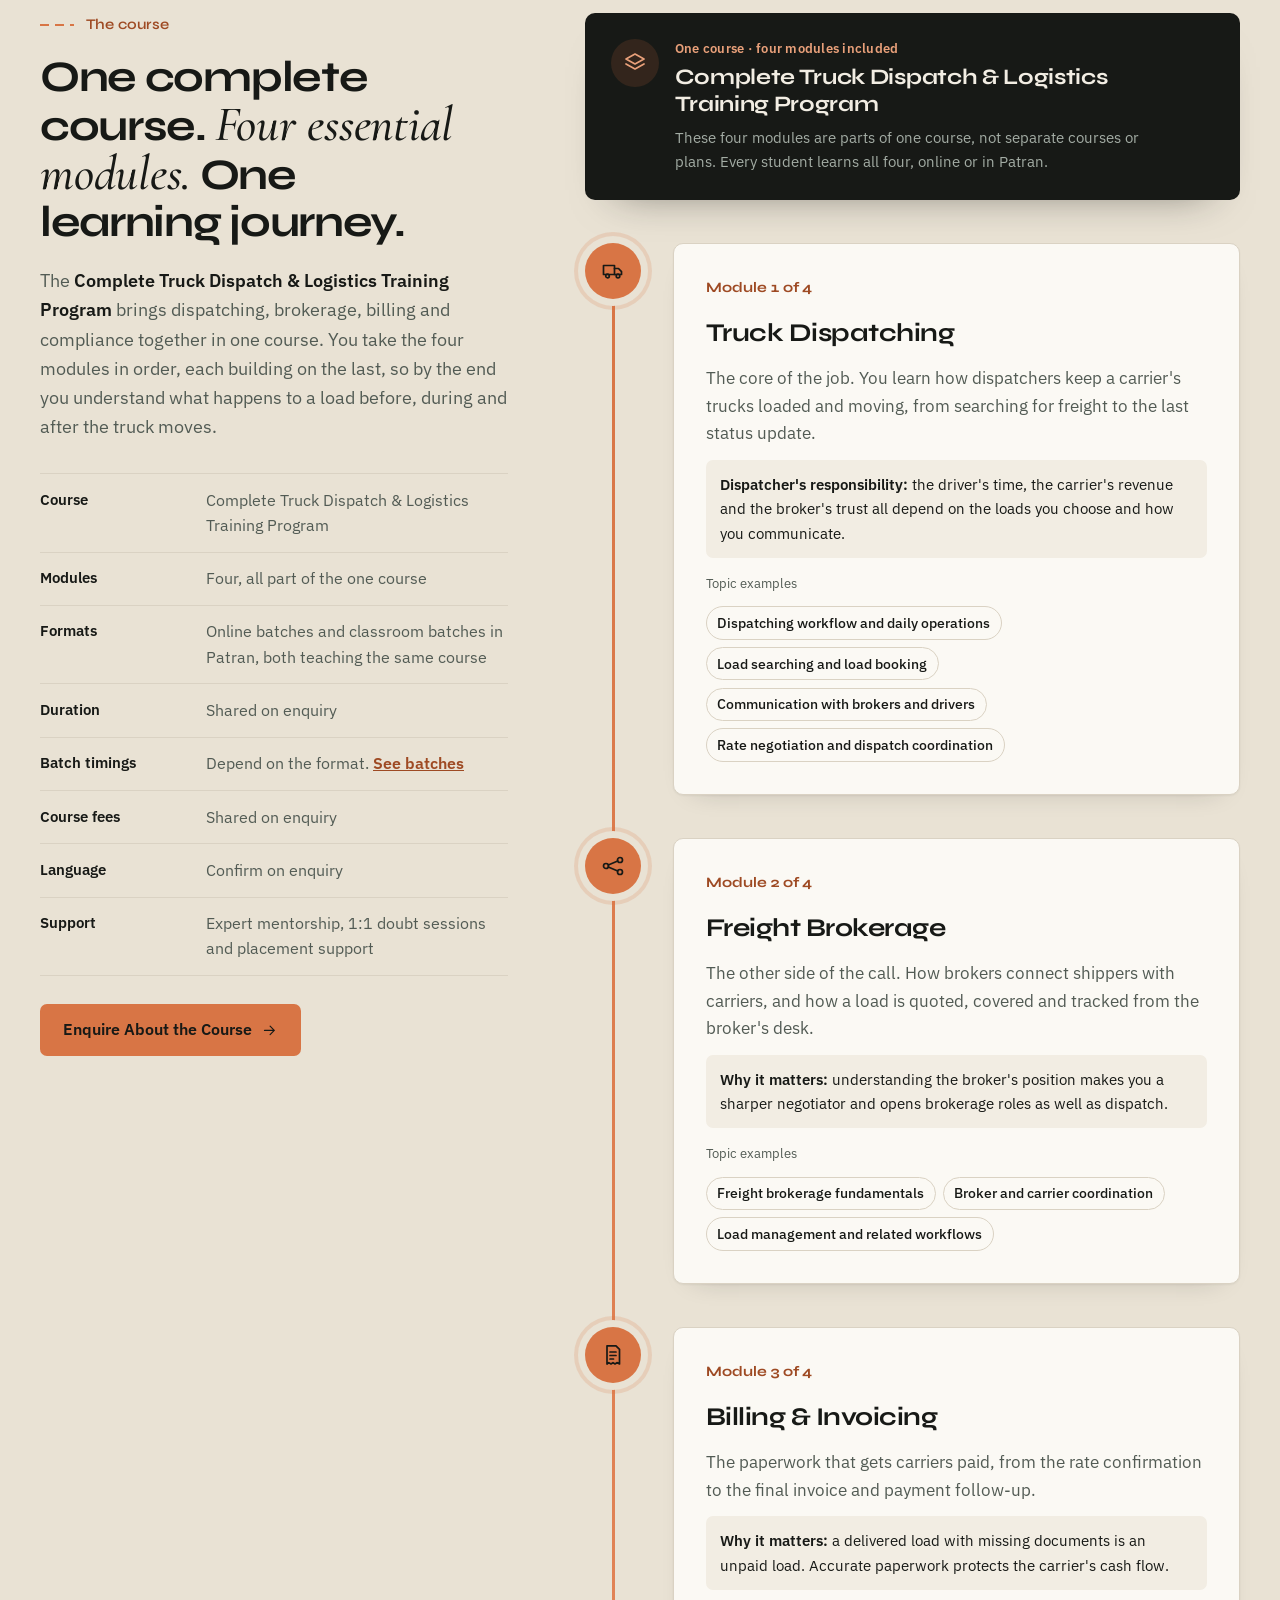
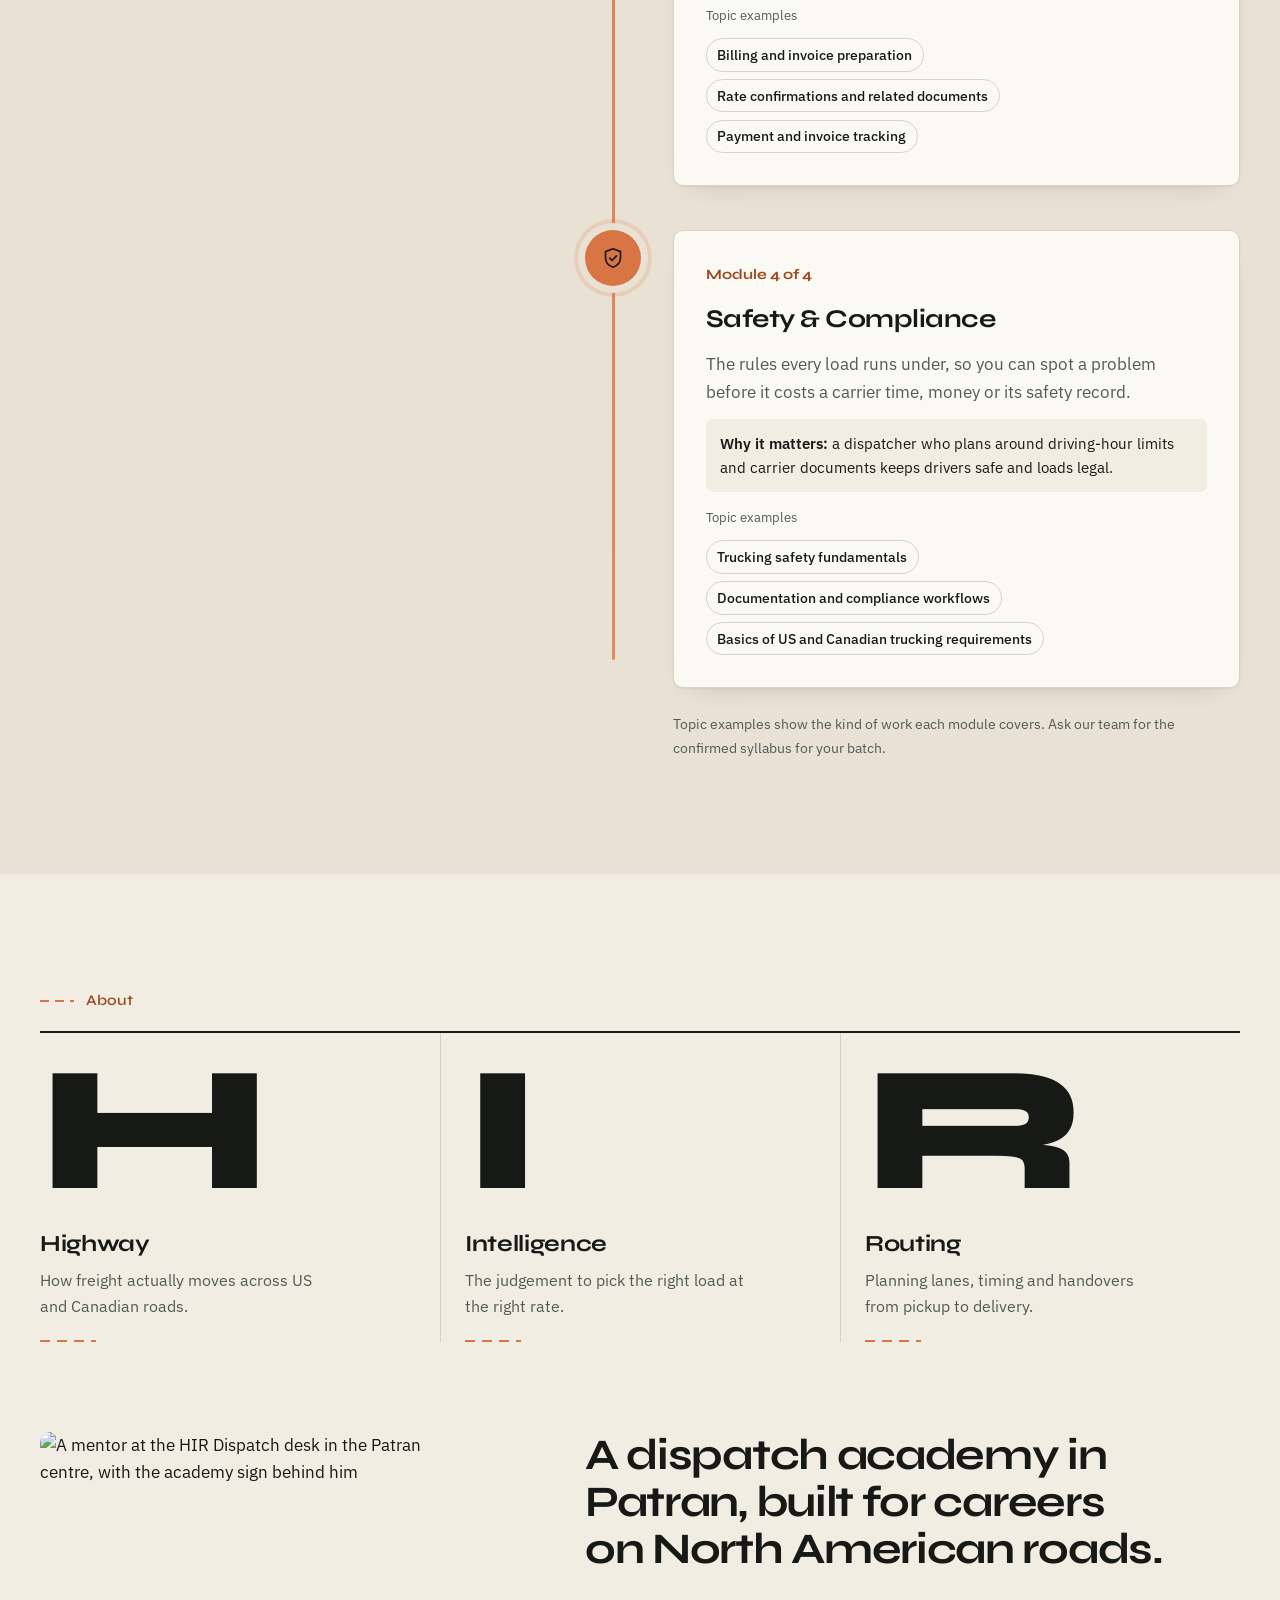
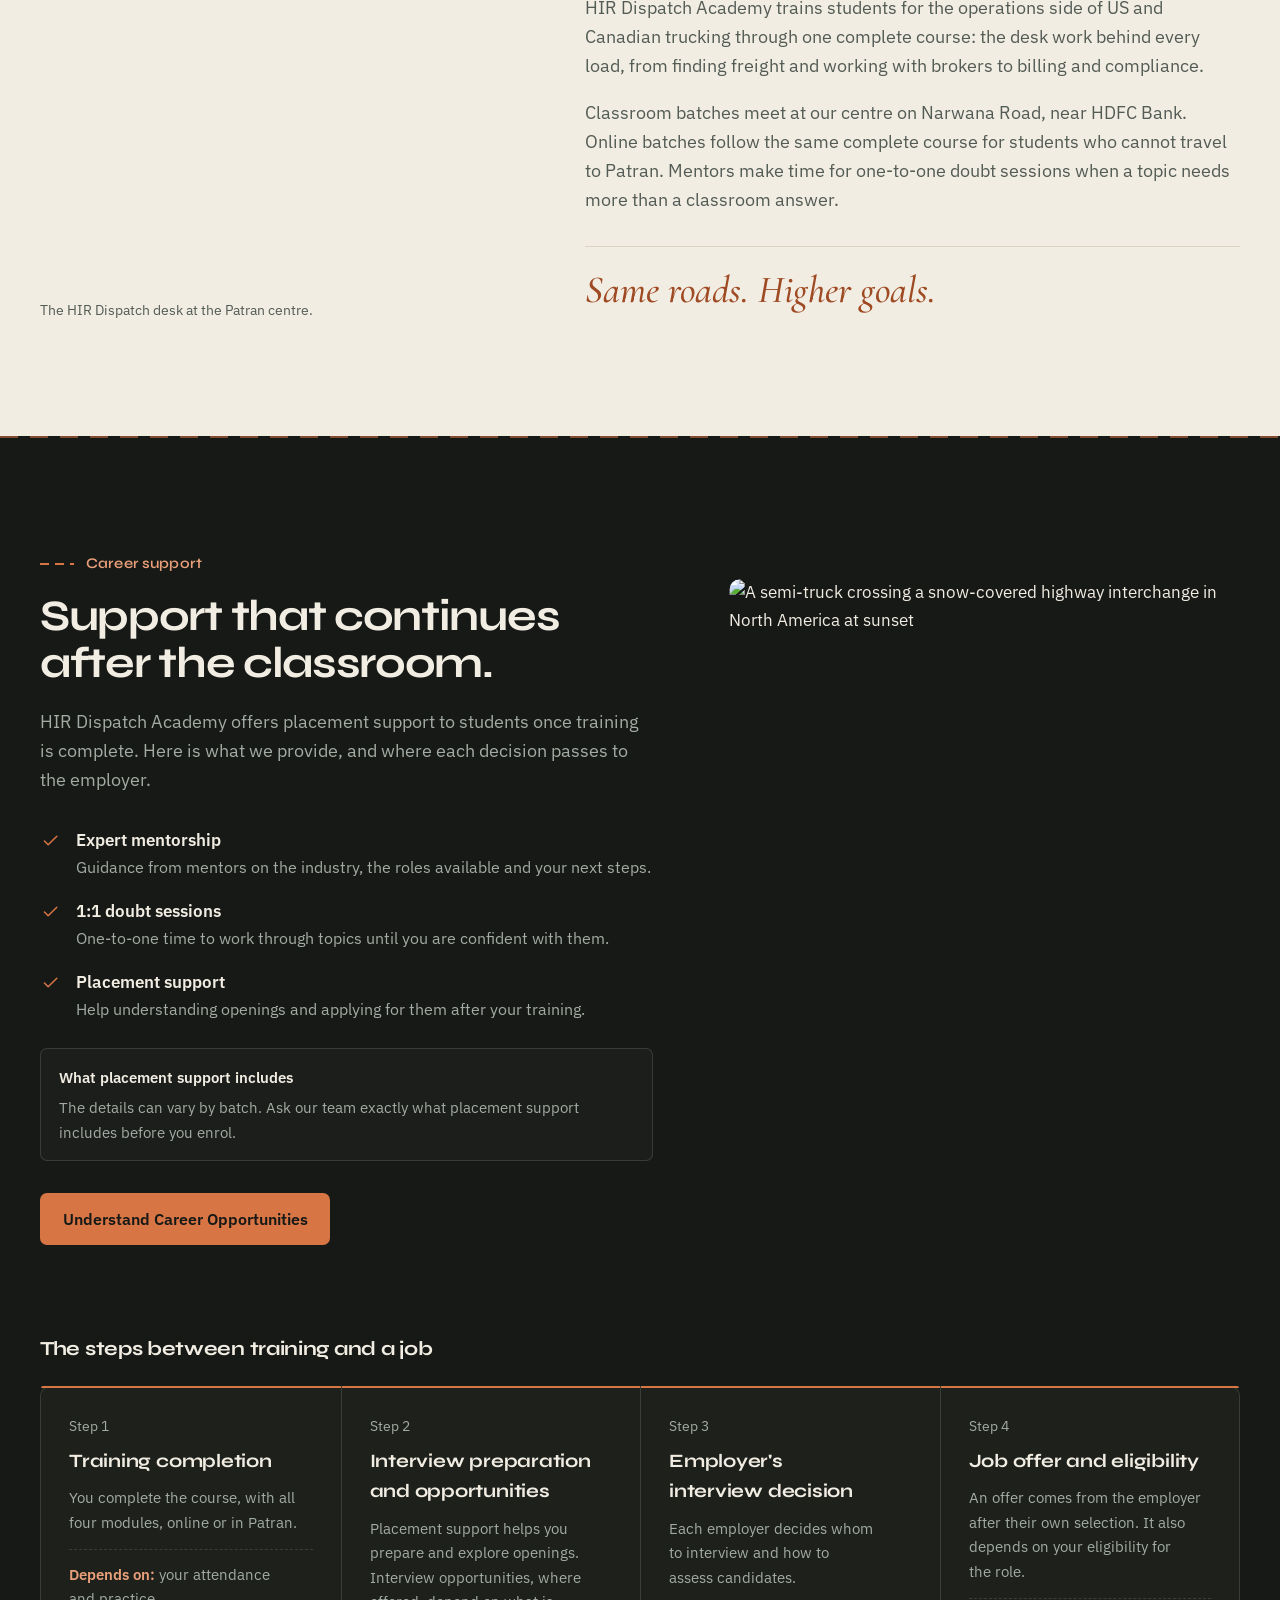
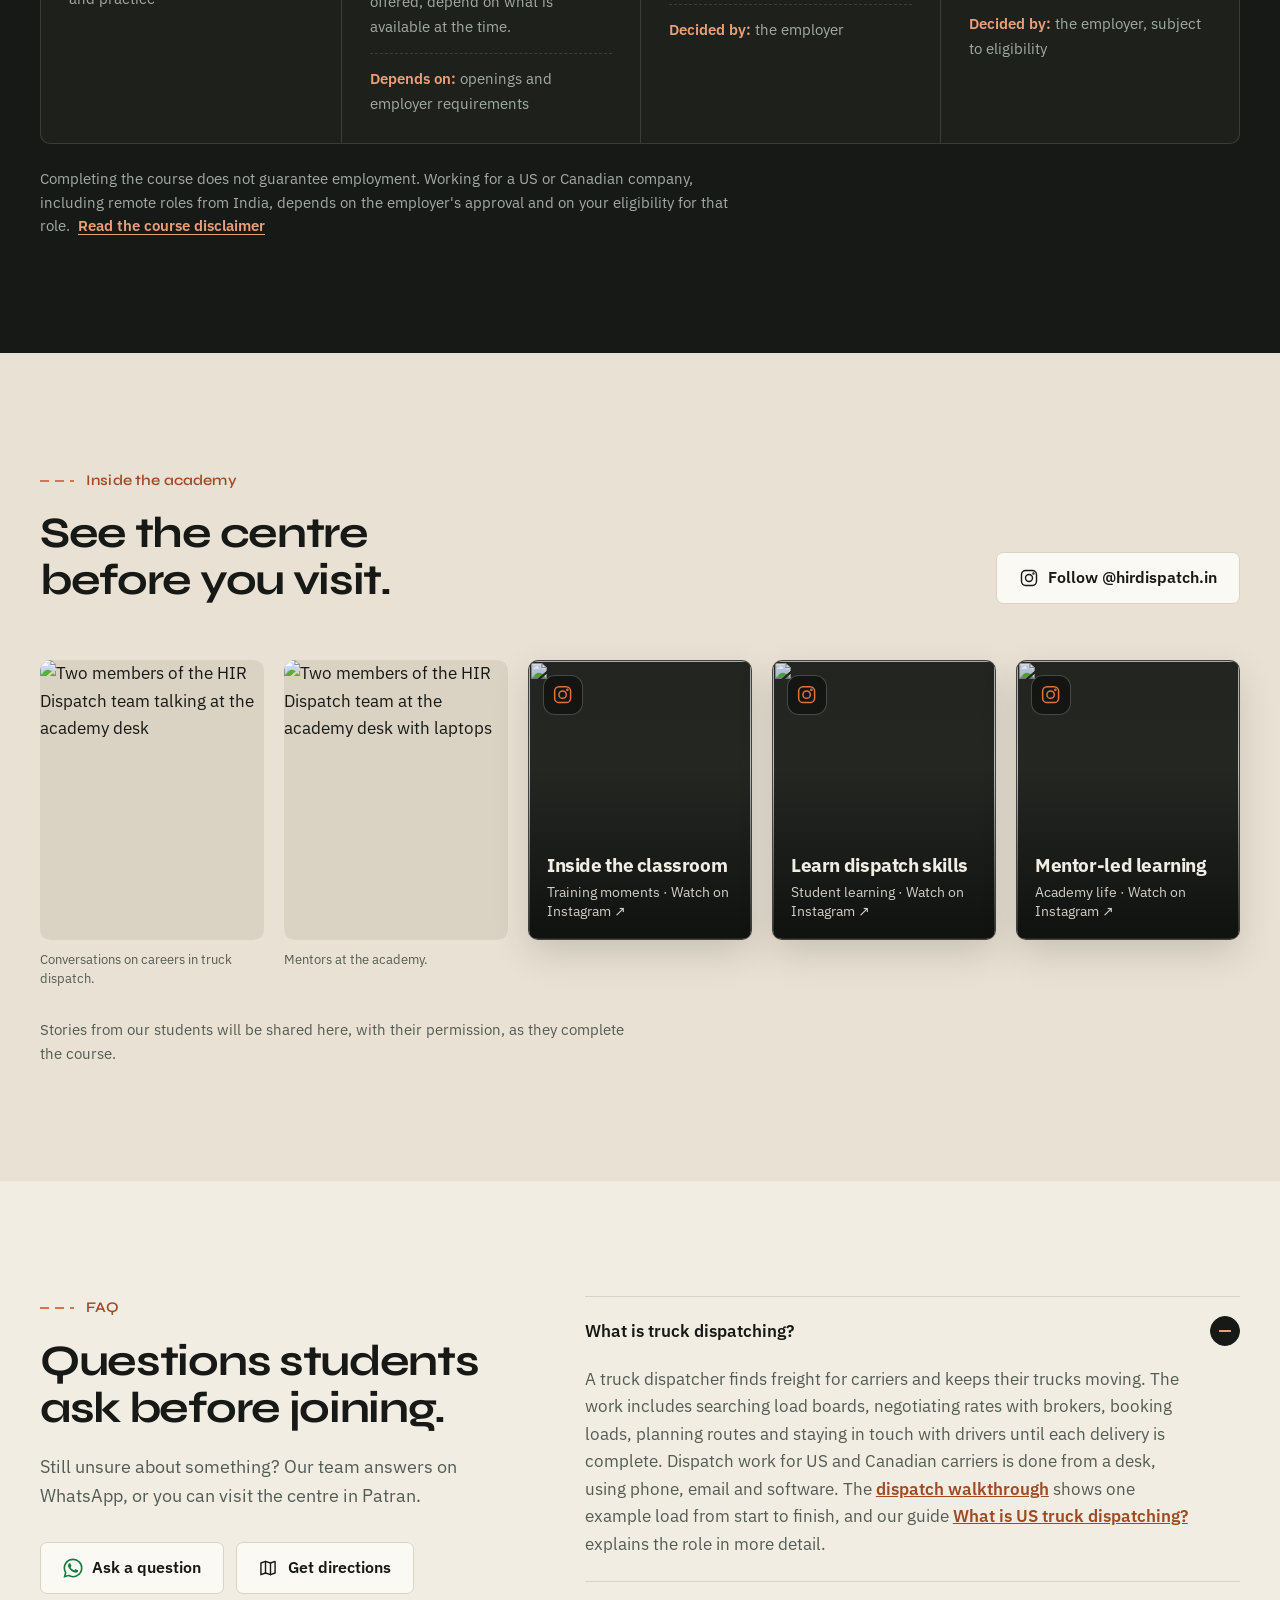
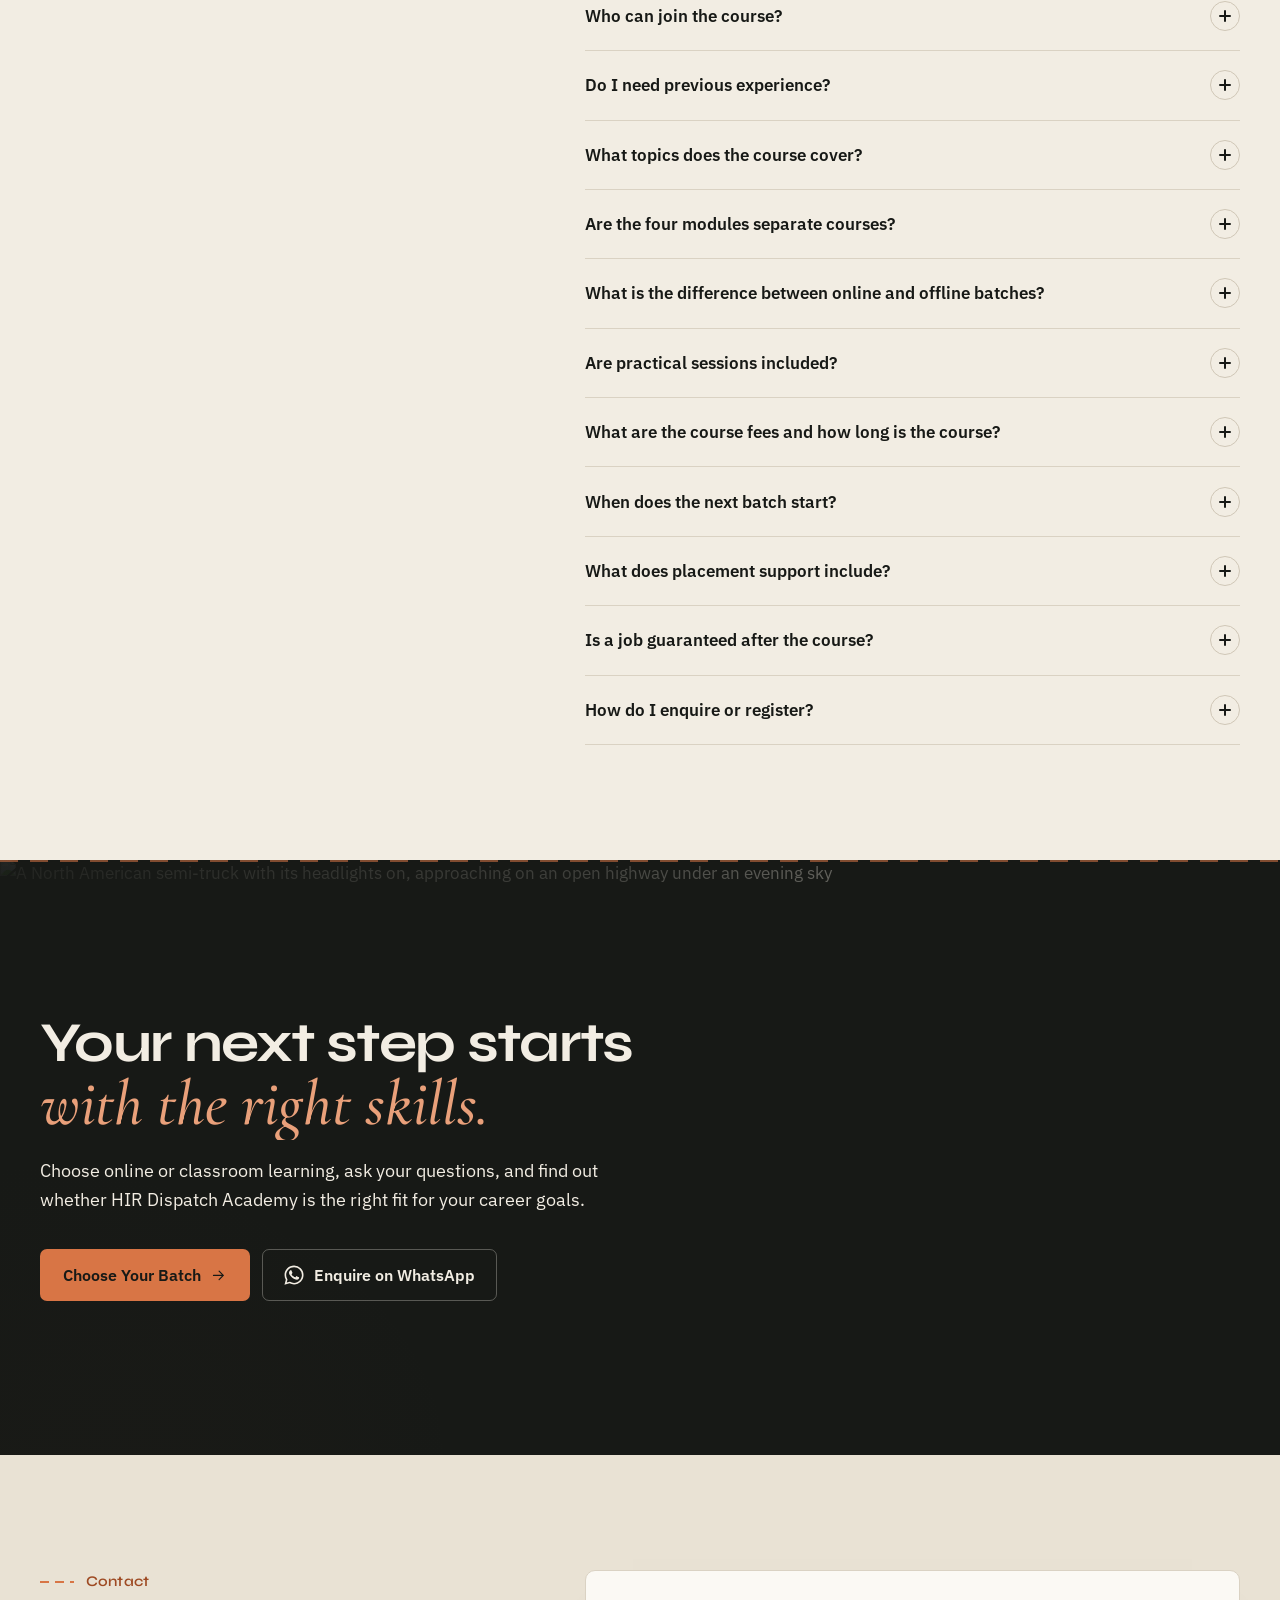
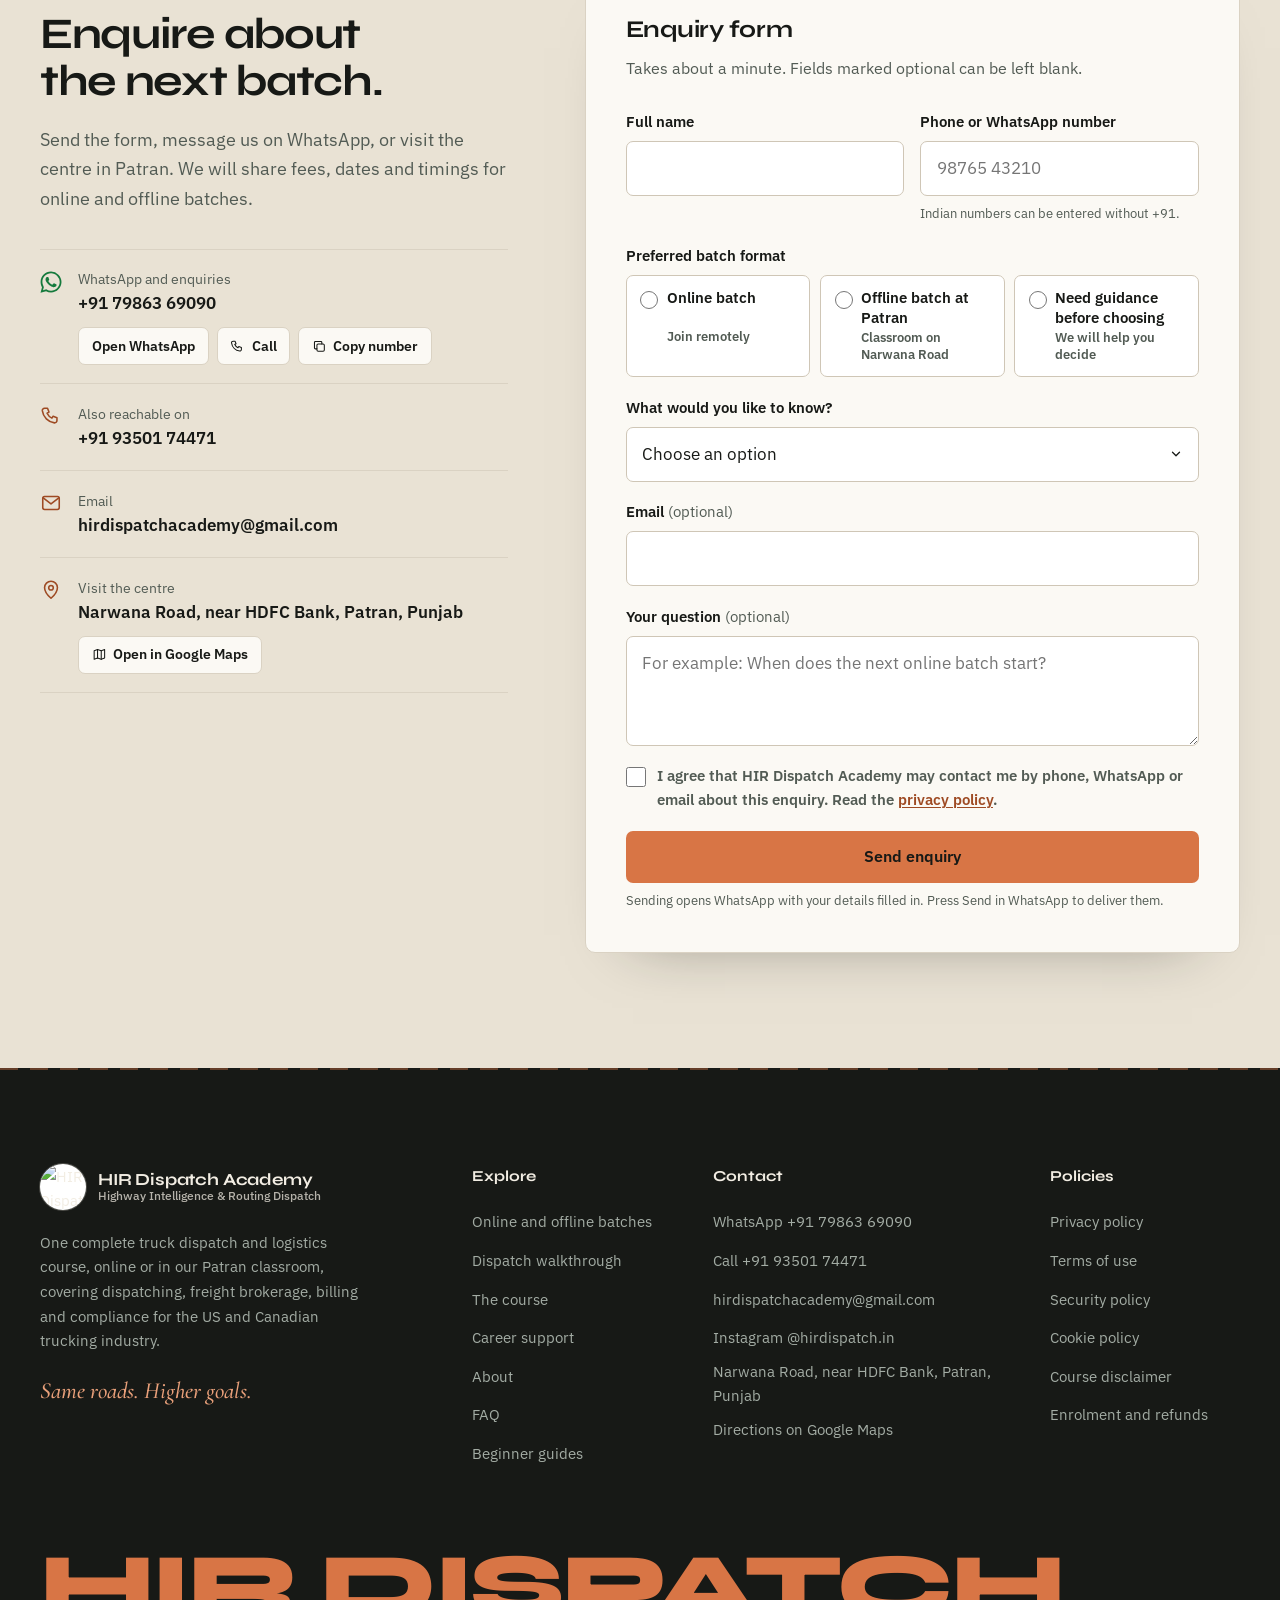
==== commit 50bbaf7f: "feat(seo): align homepage H1, title and description with "truck dispatch course in Punjab" - H1: "Tr" ====
--- a/site/index.html
+++ b/site/index.html
@@ -7,8 +7,8 @@
    Back/Forward returns and links straight to a section or policy (#...). Any tap, key or scroll dismisses it.
    Without JavaScript the intro never shows. */
 (function(d){try{var n=performance.getEntriesByType&&performance.getEntriesByType("navigation")[0],c=navigator.connection;if(!matchMedia("(prefers-reduced-motion: reduce)").matches&&!(n&&n.type==="back_forward")&&!location.hash&&!(c&&c.saveData))d.classList.add("has-intro")}catch(e){}})(document.documentElement);</script>
-<title>Truck Dispatch Course in Patran, Punjab &amp; Online | HIR Dispatch Academy</title>
-<meta name="description" content="Learn US and Canadian truck dispatching in one course: dispatching, freight brokerage, billing and compliance. Online batches or classroom in Patran, Punjab.">
+<title>Truck Dispatch Course in Punjab | Online &amp; Patran – HIR Dispatch Academy</title>
+<meta name="description" content="Truck dispatch course in Punjab covering US and Canadian dispatching, freight brokerage, billing and compliance. Join online or in our Patran classroom.">
 <meta name="theme-color" content="#171916">
 <link rel="icon" href="/favicon.ico" sizes="16x16 32x32 48x48">
 <link rel="icon" type="image/png" sizes="96x96" href="/favicon-96x96.png">
@@ -1134,7 +1134,7 @@
   <div class="wrap hero__grid">
     <div>
       <p class="hero__where" data-load style="--d:0"><svg class="icon" aria-hidden="true"><use href="#i-pin"/></svg>Online batches and classroom batches in Patran, Punjab</p>
-      <h1 id="hero-title"><span class="ln"><span class="ln__in" style="--d:1">Truck dispatch</span></span> <span class="ln serif"><span class="ln__in" style="--d:2">&amp; logistics training,</span></span> <span class="ln"><span class="ln__in" style="--d:3">in one course.</span></span></h1>
+      <h1 id="hero-title"><span class="ln"><span class="ln__in" style="--d:1">Truck Dispatch</span></span> <span class="ln serif"><span class="ln__in" style="--d:2">Course in Punjab —</span></span> <span class="ln"><span class="ln__in" style="--d:3">Online &amp; Classroom</span></span> <span class="ln"><span class="ln__in" style="--d:4">Training</span></span></h1>
       <p class="hero__sub" data-load style="--d:4">Learn the work behind every mile on the road: choosing freight, negotiating with brokers, handling paperwork and billing, and staying compliant in US and Canadian trucking. The Complete Truck Dispatch &amp; Logistics Training Program is built for beginners.</p>
       <div class="btn-row" data-load style="--d:5">
         <a class="btn btn--primary" href="#program">Explore the Course<svg class="icon btn__arrow" aria-hidden="true"><use href="#i-right"/></svg></a>
